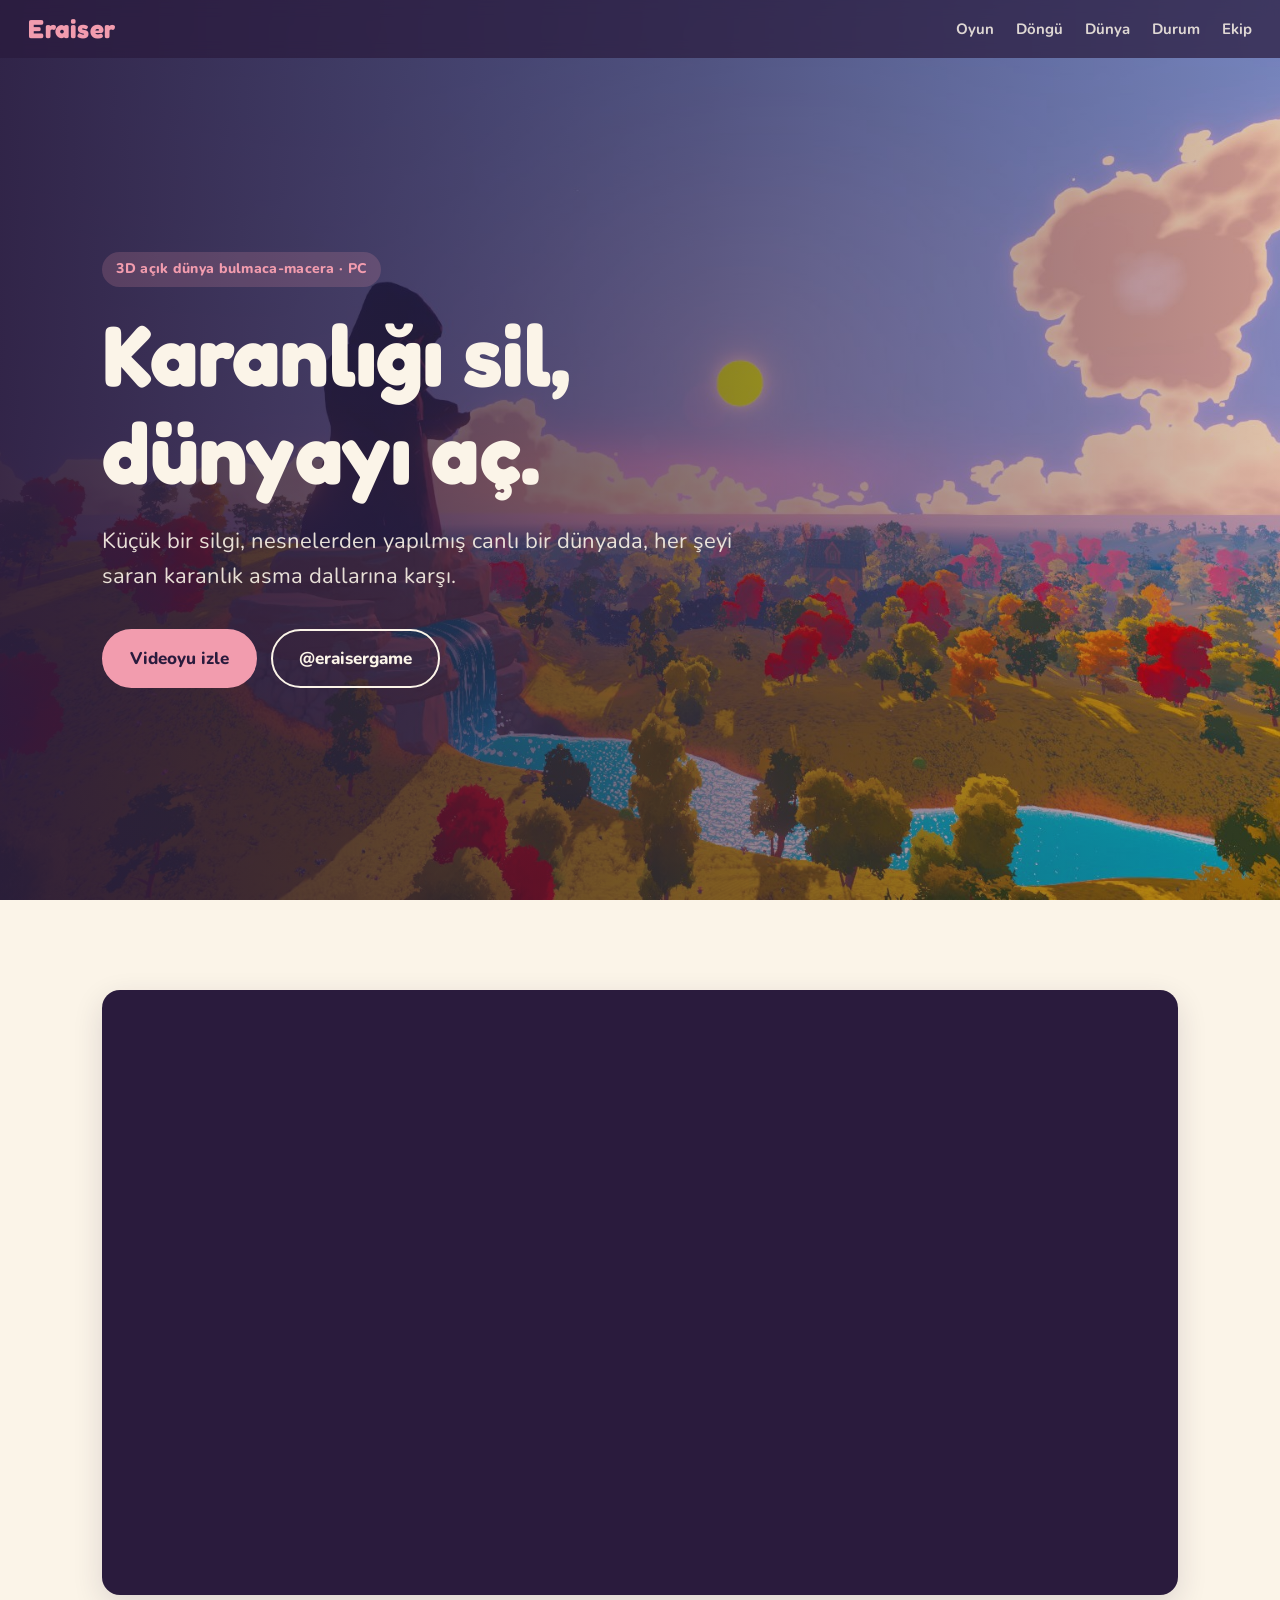
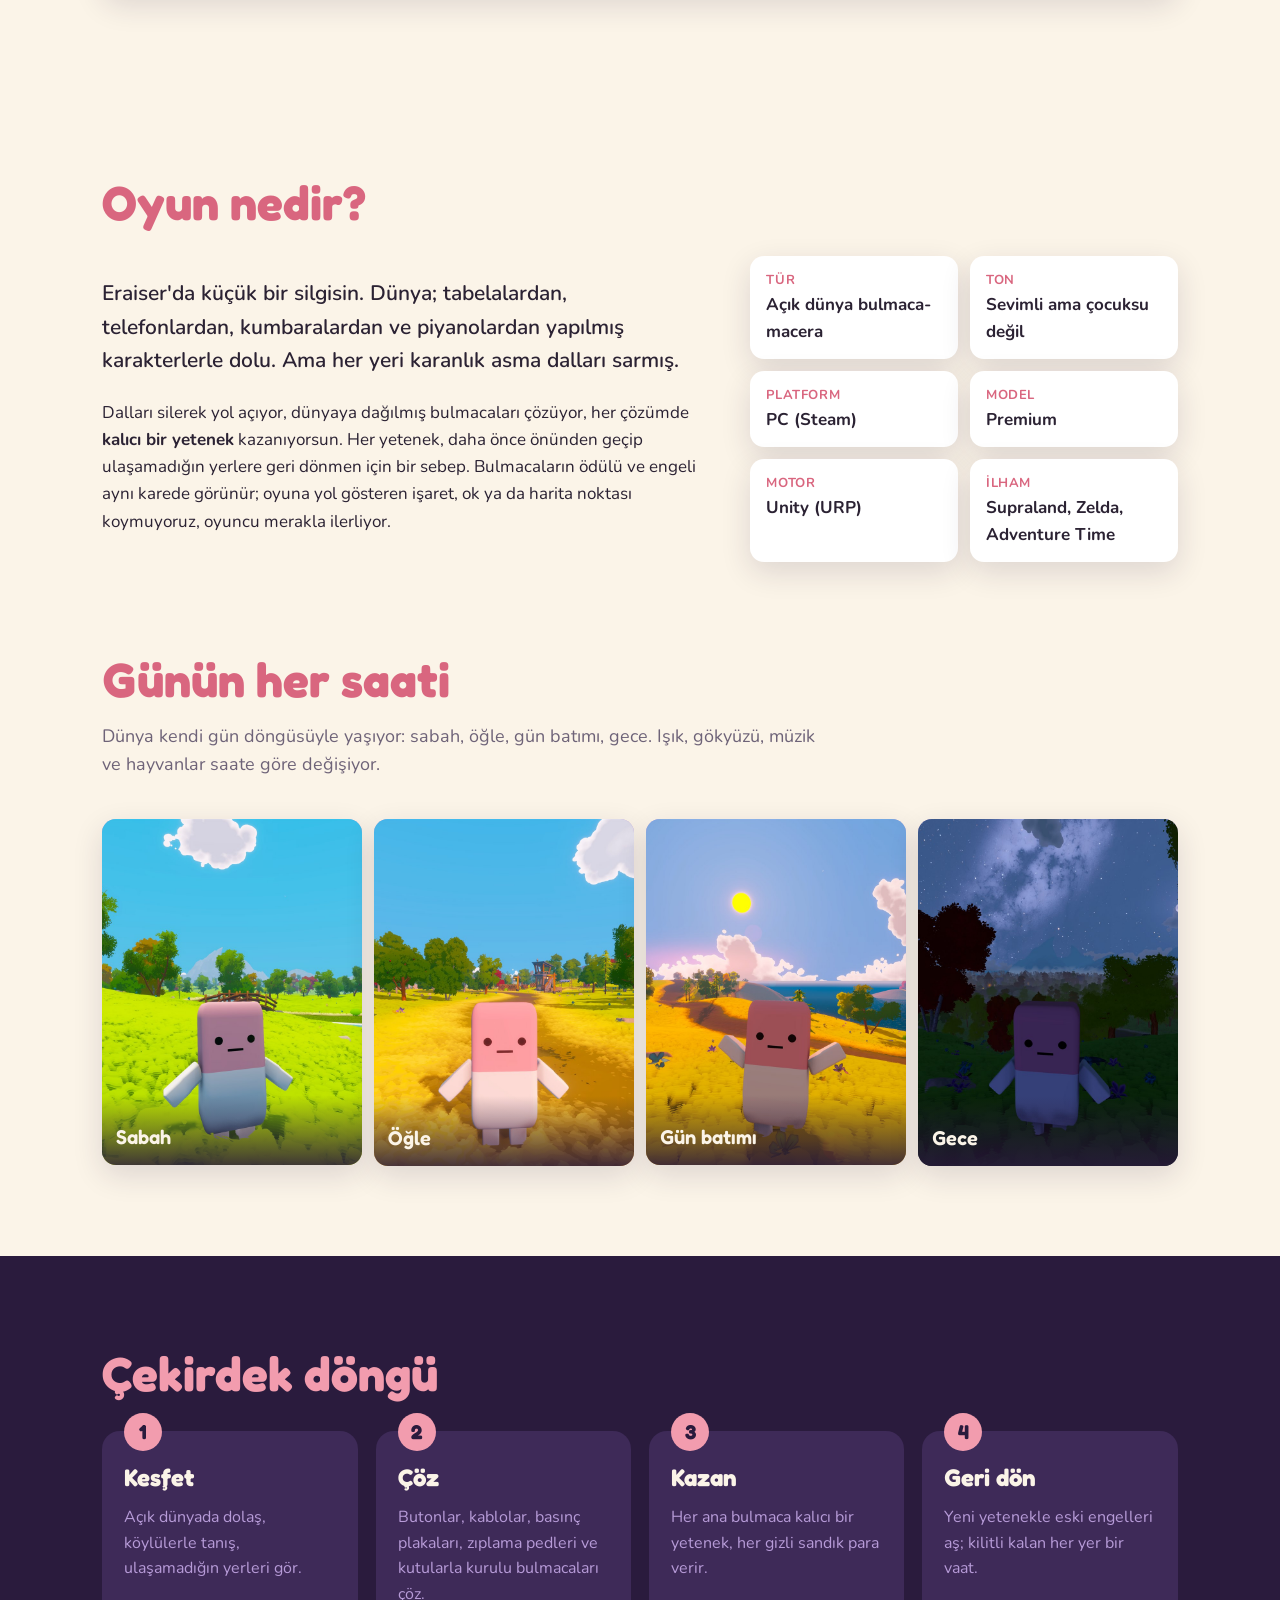
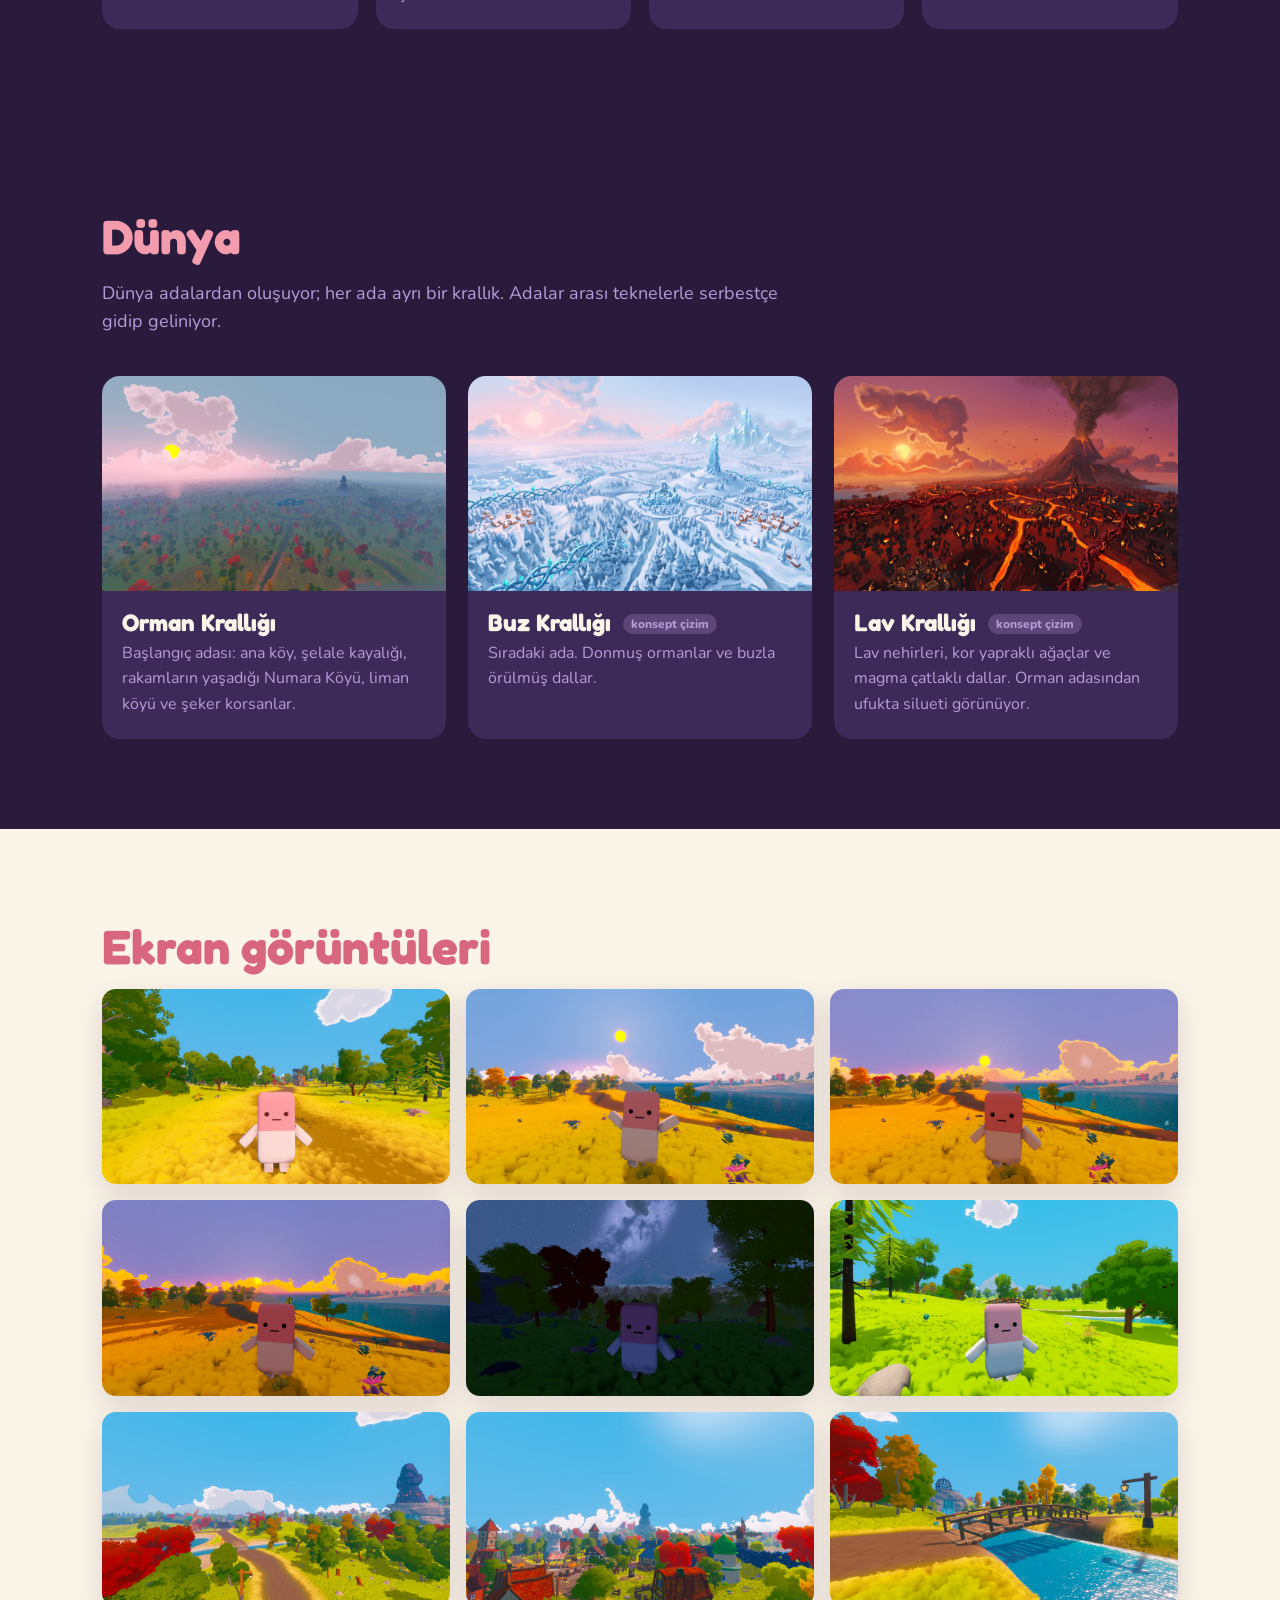
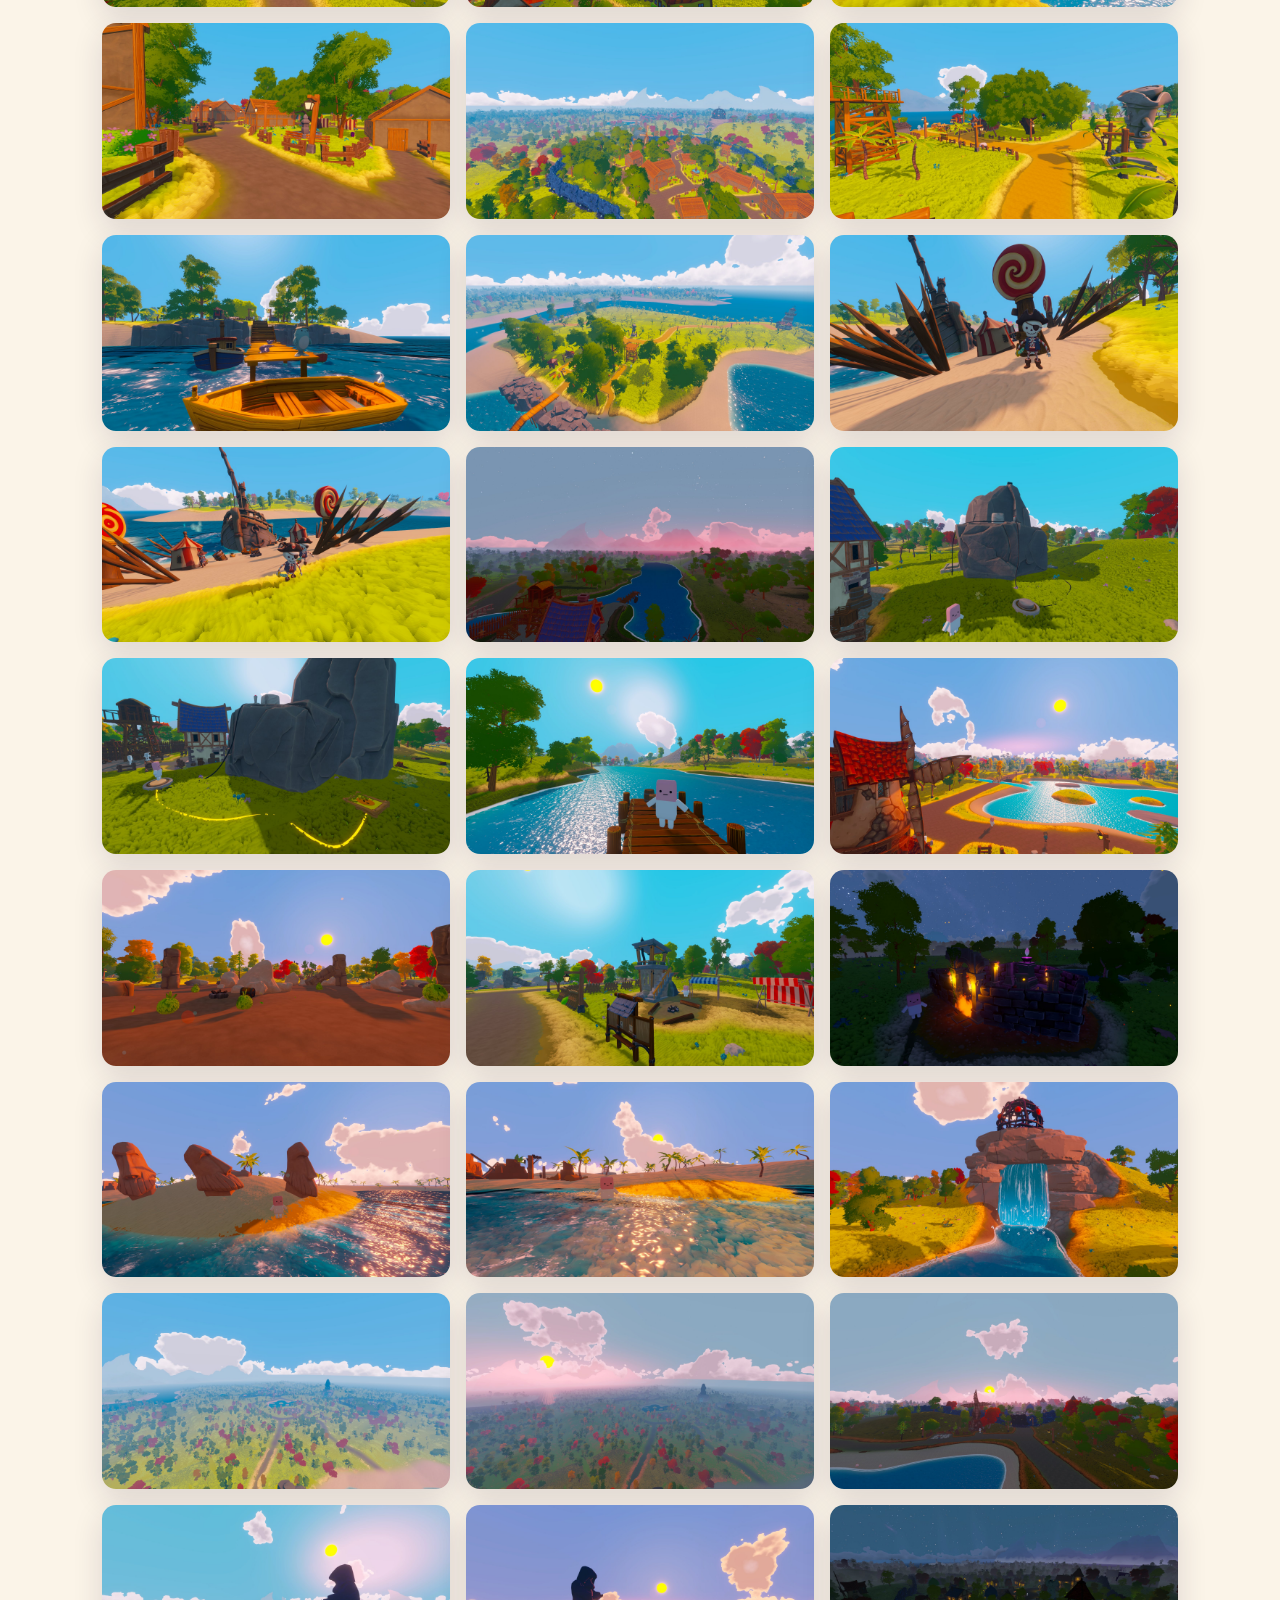
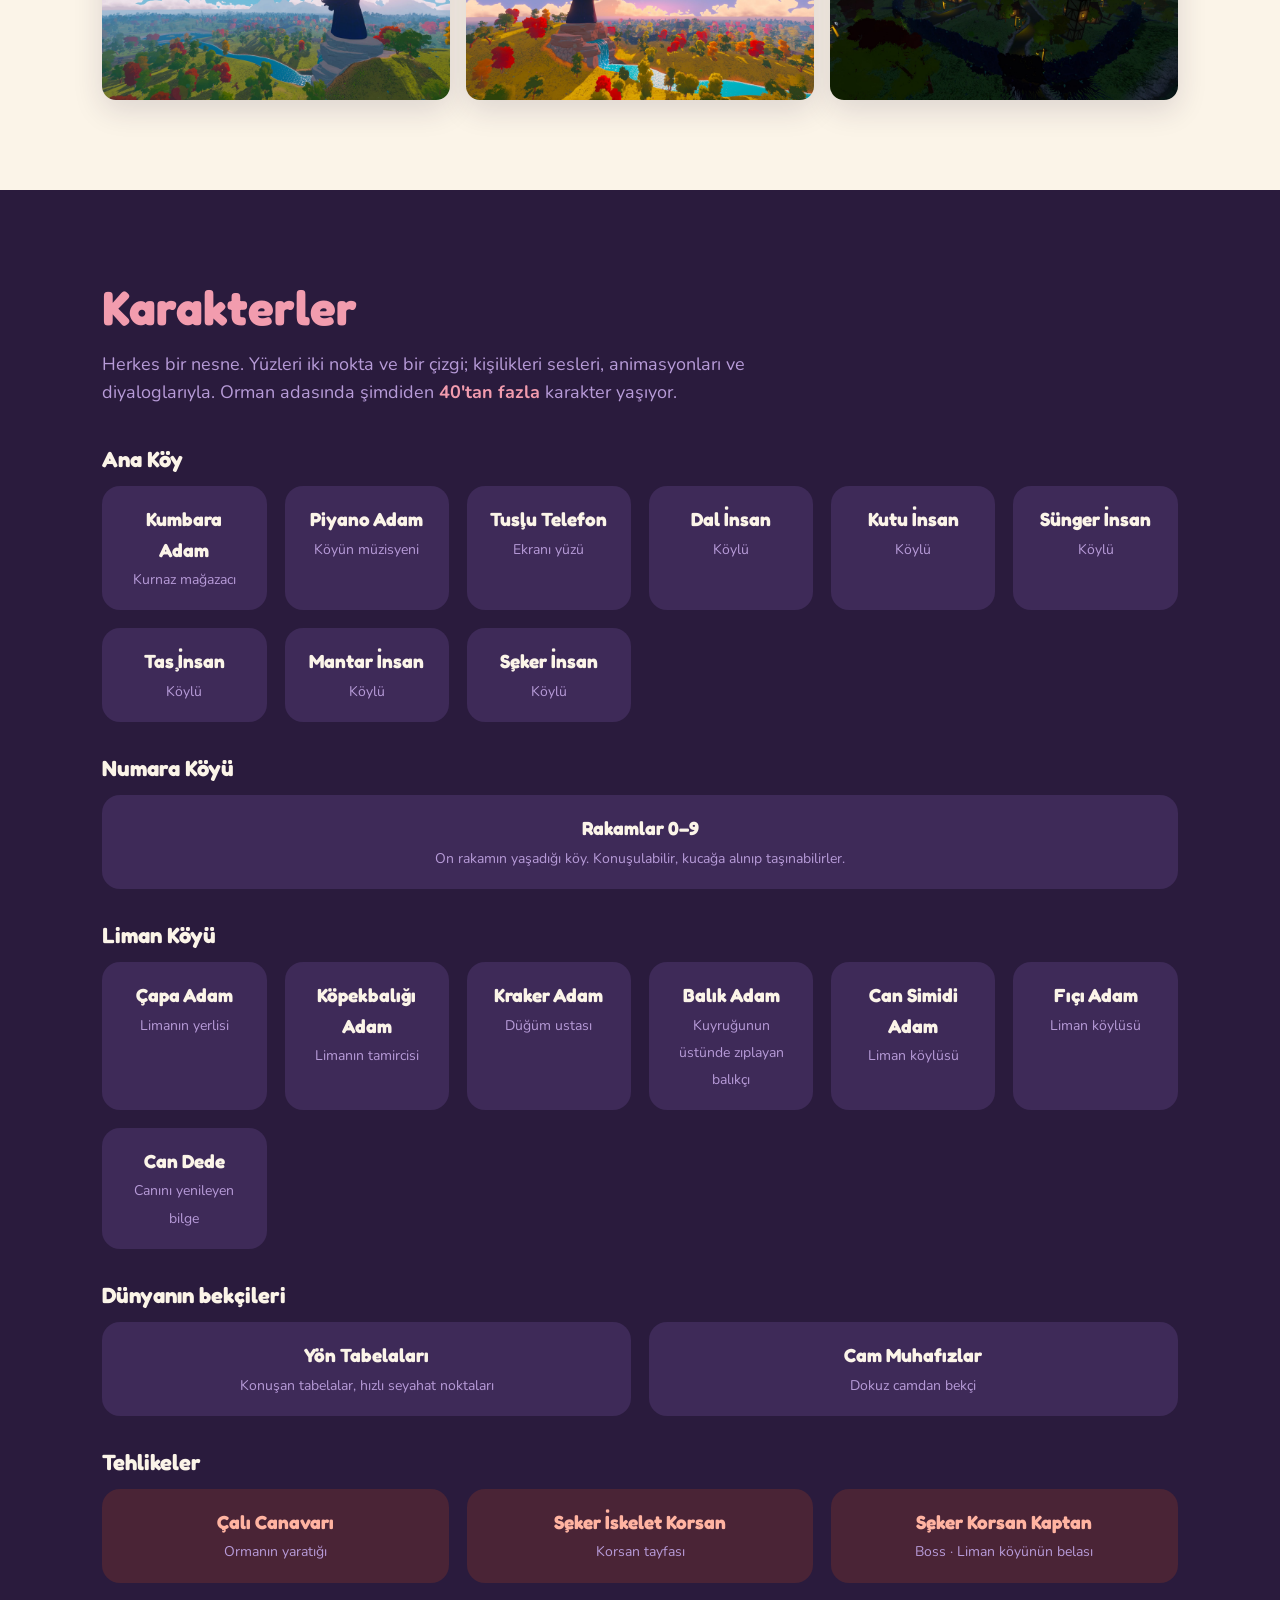
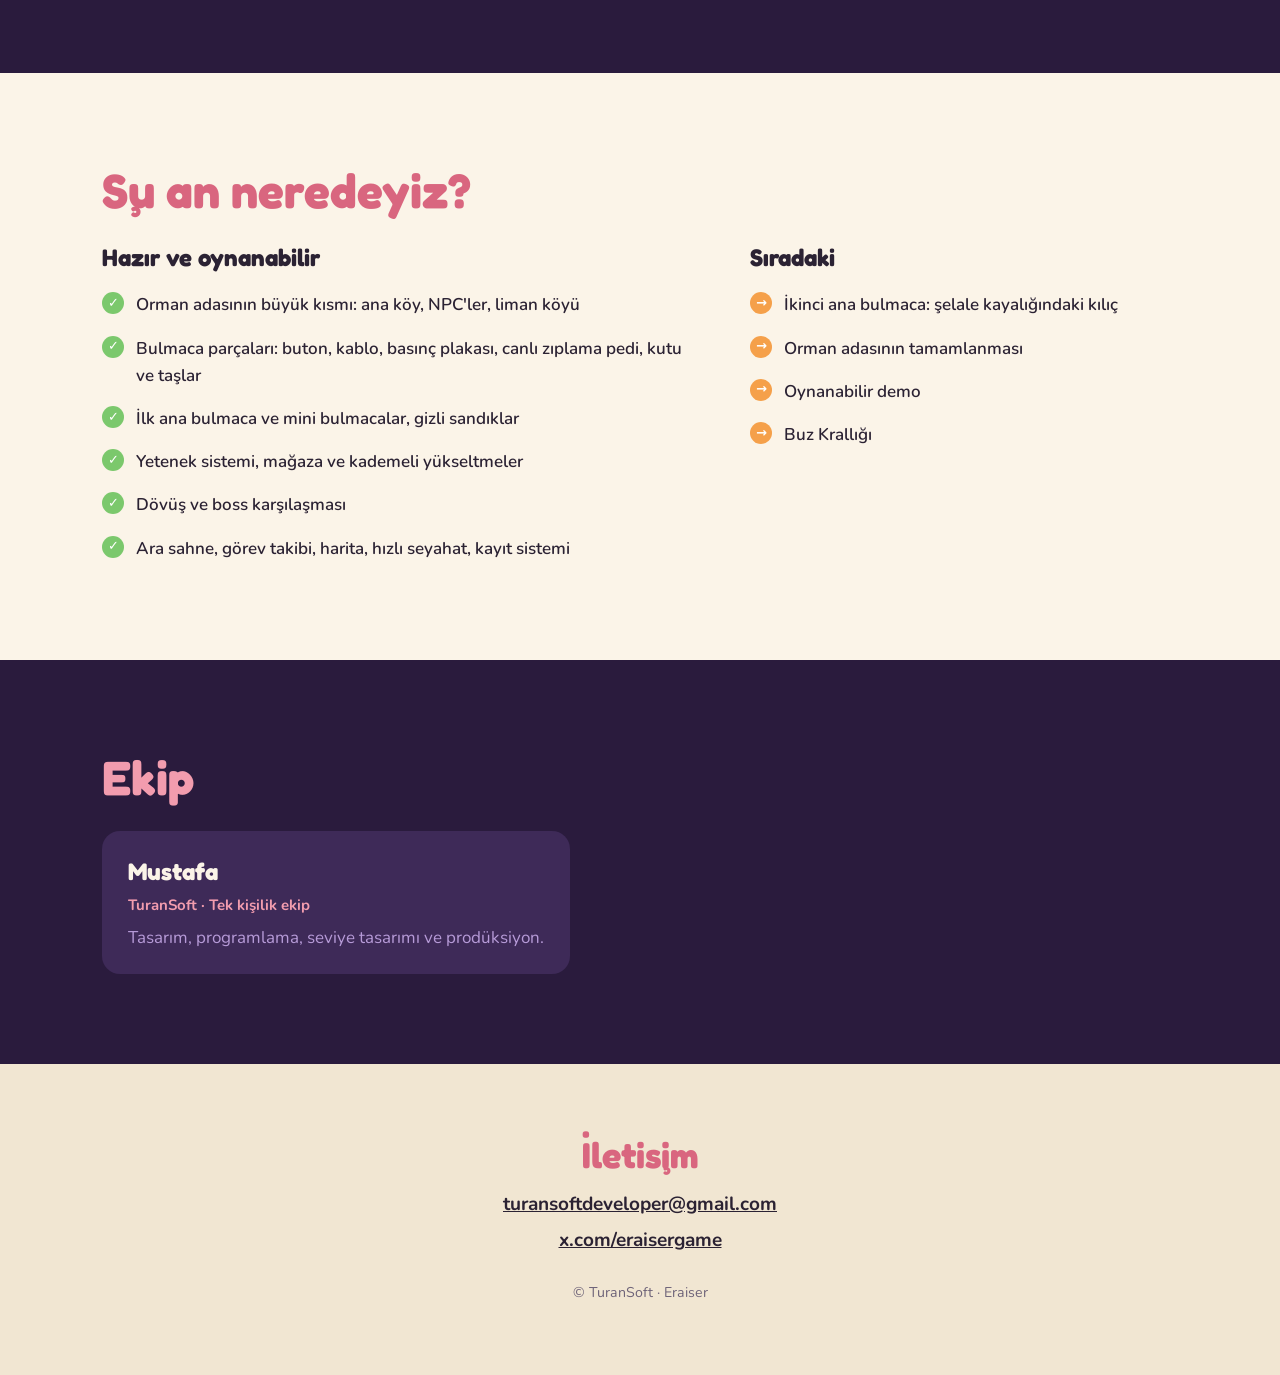
==== index.html @ 175195bc "Eraiser sunum sayfasi" ====
<!DOCTYPE html>
<html lang="tr">
<head>
<meta charset="UTF-8">
<meta name="viewport" content="width=device-width, initial-scale=1.0">
<title>Eraiser</title>
<meta name="description" content="Eraiser — nesnelerden oluşan canlı bir dünyada geçen 3D açık dünya bulmaca-macera oyunu.">
<meta property="og:title" content="Eraiser">
<meta property="og:description" content="Karanlığı sil, dünyayı aç. 3D açık dünya bulmaca-macera.">
<meta property="og:image" content="gorseller/kapak.jpg">
<link rel="icon" href="gorseller/ikon.png">
<link rel="preconnect" href="https://fonts.googleapis.com">
<link rel="preconnect" href="https://fonts.gstatic.com" crossorigin>
<link href="https://fonts.googleapis.com/css2?family=Fredoka:wght@500;600;700&family=Nunito:wght@400;600;700;800&display=swap" rel="stylesheet">
<link rel="stylesheet" href="stil.css">
</head>
<body>

<!-- ============ ÜST ============ -->
<header class="ust">
  <a class="logo" href="#">Eraiser</a>
  <nav>
    <a href="#oyun">Oyun</a>
    <a href="#dongu">Döngü</a>
    <a href="#dunya">Dünya</a>
    <a href="#durum">Durum</a>
    <a href="#ekip">Ekip</a>
  </nav>
</header>

<!-- ============ GİRİŞ ============ -->
<section class="giris">
  <div class="giris-arka">
    <img src="gorseller/kapak.jpg" alt="" onerror="this.remove()">
  </div>
  <div class="giris-icerik">
    <p class="etiket">3D açık dünya bulmaca-macera · PC</p>
    <h1>Karanlığı sil,<br>dünyayı aç.</h1>
    <p class="giris-alt">Küçük bir silgi, nesnelerden yapılmış canlı bir dünyada, her şeyi saran karanlık asma dallarına karşı.</p>
    <div class="dugmeler">
      <a class="dugme ana" href="#video">Videoyu izle</a>
      <a class="dugme" href="https://x.com/eraisergame" target="_blank" rel="noopener">@eraisergame</a>
    </div>
  </div>
</section>

<!-- ============ VİDEO ============ -->
<section class="bolum" id="video">
  <div class="video-kutu">
    <!-- YouTube linkinin sonundaki kimliği aşağıya yaz: youtube.com/watch?v=BURASI -->
    <iframe data-youtube="nJeYo7b5-RI" title="Eraiser Pre-Alpha #1" allow="accelerometer; clipboard-write; encrypted-media; gyroscope; picture-in-picture; web-share" referrerpolicy="strict-origin-when-cross-origin" allowfullscreen loading="lazy"></iframe>
    <div class="yer-tutucu">Oynanış videosu buraya gelecek</div>
  </div>
</section>

<!-- ============ OYUN NEDİR ============ -->
<section class="bolum" id="oyun">
  <h2>Oyun nedir?</h2>
  <div class="iki-kolon">
    <div>
      <p class="buyuk">Eraiser'da küçük bir silgisin. Dünya; tabelalardan, telefonlardan, kumbaralardan ve piyanolardan yapılmış karakterlerle dolu. Ama her yeri karanlık asma dalları sarmış.</p>
      <p>Dalları silerek yol açıyor, dünyaya dağılmış bulmacaları çözüyor, her çözümde <strong>kalıcı bir yetenek</strong> kazanıyorsun. Her yetenek, daha önce önünden geçip ulaşamadığın yerlere geri dönmen için bir sebep. Bulmacaların ödülü ve engeli aynı karede görünür; oyuna yol gösteren işaret, ok ya da harita noktası koymuyoruz, oyuncu merakla ilerliyor.</p>
    </div>
    <ul class="kartlar-kucuk">
      <li><b>Tür</b><span>Açık dünya bulmaca-macera</span></li>
      <li><b>Ton</b><span>Sevimli ama çocuksu değil</span></li>
      <li><b>Platform</b><span>PC (Steam)</span></li>
      <li><b>Model</b><span>Premium</span></li>
      <li><b>Motor</b><span>Unity (URP)</span></li>
      <li><b>İlham</b><span>Supraland, Zelda, Adventure Time</span></li>
    </ul>
  </div>
</section>

<!-- ============ GÜN DÖNGÜSÜ ============ -->
<section class="bolum saatler-bolum" id="saatler">
  <h2>Günün her saati</h2>
  <p class="aciklama">Dünya kendi gün döngüsüyle yaşıyor: sabah, öğle, gün batımı, gece. Işık, gökyüzü, müzik ve hayvanlar saate göre değişiyor.</p>
  <div class="saatler">
    <figure><img src="gorseller/saat-sabah.jpg" alt="Sabah" loading="lazy" onerror="this.remove()"><figcaption>Sabah</figcaption></figure>
    <figure><img src="gorseller/saat-oglen.jpg" alt="Öğle" loading="lazy" onerror="this.remove()"><figcaption>Öğle</figcaption></figure>
    <figure><img src="gorseller/saat-aksam.jpg" alt="Gün batımı" loading="lazy" onerror="this.remove()"><figcaption>Gün batımı</figcaption></figure>
    <figure><img src="gorseller/saat-gece.jpg" alt="Gece" loading="lazy" onerror="this.remove()"><figcaption>Gece</figcaption></figure>
  </div>
</section>

<!-- ============ ÇEKİRDEK DÖNGÜ ============ -->
<section class="bolum koyu" id="dongu">
  <h2>Çekirdek döngü</h2>
  <ol class="dongu">
    <li><span>1</span><b>Keşfet</b><p>Açık dünyada dolaş, köylülerle tanış, ulaşamadığın yerleri gör.</p></li>
    <li><span>2</span><b>Çöz</b><p>Butonlar, kablolar, basınç plakaları, zıplama pedleri ve kutularla kurulu bulmacaları çöz.</p></li>
    <li><span>3</span><b>Kazan</b><p>Her ana bulmaca kalıcı bir yetenek, her gizli sandık para verir.</p></li>
    <li><span>4</span><b>Geri dön</b><p>Yeni yetenekle eski engelleri aş; kilitli kalan her yer bir vaat.</p></li>
  </ol>
</section>

<!-- ============ DÜNYA ============ -->
<section class="bolum koyu" id="dunya">
  <h2>Dünya</h2>
  <p class="aciklama">Dünya adalardan oluşuyor; her ada ayrı bir krallık. Adalar arası teknelerle serbestçe gidip geliniyor.</p>
  <div class="kartlar">
    <article class="kart"><div class="kart-gorsel"><img src="gorseller/dunya-orman.jpg" alt="" onerror="this.remove()"></div><h3>Orman Krallığı</h3><p>Başlangıç adası: ana köy, şelale kayalığı, rakamların yaşadığı Numara Köyü, liman köyü ve şeker korsanlar.</p></article>
    <article class="kart"><div class="kart-gorsel"><img src="gorseller/dunya-buz.jpg" alt="" onerror="this.remove()"></div><h3>Buz Krallığı <small class="konsept">konsept çizim</small></h3><p>Sıradaki ada. Donmuş ormanlar ve buzla örülmüş dallar.</p></article>
    <article class="kart"><div class="kart-gorsel"><img src="gorseller/dunya-lav.jpg" alt="" onerror="this.remove()"></div><h3>Lav Krallığı <small class="konsept">konsept çizim</small></h3><p>Lav nehirleri, kor yapraklı ağaçlar ve magma çatlaklı dallar. Orman adasından ufukta silueti görünüyor.</p></article>
  </div>
</section>

<!-- ============ GALERİ ============ -->
<section class="bolum" id="galeri">
  <h2>Ekran görüntüleri</h2>
  <div class="galeri">
    <img src="gorseller/galeri/01.jpg" alt="Eraiser ekran görüntüsü" loading="lazy" onerror="this.remove()">
    <img src="gorseller/galeri/02.jpg" alt="Eraiser ekran görüntüsü" loading="lazy" onerror="this.remove()">
    <img src="gorseller/galeri/03.jpg" alt="Eraiser ekran görüntüsü" loading="lazy" onerror="this.remove()">
    <img src="gorseller/galeri/04.jpg" alt="Eraiser ekran görüntüsü" loading="lazy" onerror="this.remove()">
    <img src="gorseller/galeri/05.jpg" alt="Eraiser ekran görüntüsü" loading="lazy" onerror="this.remove()">
    <img src="gorseller/galeri/06.jpg" alt="Eraiser ekran görüntüsü" loading="lazy" onerror="this.remove()">
    <img src="gorseller/galeri/07.jpg" alt="Eraiser ekran görüntüsü" loading="lazy" onerror="this.remove()">
    <img src="gorseller/galeri/08.jpg" alt="Eraiser ekran görüntüsü" loading="lazy" onerror="this.remove()">
    <img src="gorseller/galeri/09.jpg" alt="Eraiser ekran görüntüsü" loading="lazy" onerror="this.remove()">
    <img src="gorseller/galeri/10.jpg" alt="Eraiser ekran görüntüsü" loading="lazy" onerror="this.remove()">
    <img src="gorseller/galeri/11.jpg" alt="Eraiser ekran görüntüsü" loading="lazy" onerror="this.remove()">
    <img src="gorseller/galeri/12.jpg" alt="Eraiser ekran görüntüsü" loading="lazy" onerror="this.remove()">
    <img src="gorseller/galeri/13.jpg" alt="Eraiser ekran görüntüsü" loading="lazy" onerror="this.remove()">
    <img src="gorseller/galeri/14.jpg" alt="Eraiser ekran görüntüsü" loading="lazy" onerror="this.remove()">
    <img src="gorseller/galeri/15.jpg" alt="Eraiser ekran görüntüsü" loading="lazy" onerror="this.remove()">
    <img src="gorseller/galeri/16.jpg" alt="Eraiser ekran görüntüsü" loading="lazy" onerror="this.remove()">
    <img src="gorseller/galeri/17.jpg" alt="Eraiser ekran görüntüsü" loading="lazy" onerror="this.remove()">
    <img src="gorseller/galeri/18.jpg" alt="Eraiser ekran görüntüsü" loading="lazy" onerror="this.remove()">
    <img src="gorseller/galeri/19.jpg" alt="Eraiser ekran görüntüsü" loading="lazy" onerror="this.remove()">
    <img src="gorseller/galeri/20.jpg" alt="Eraiser ekran görüntüsü" loading="lazy" onerror="this.remove()">
    <img src="gorseller/galeri/21.jpg" alt="Eraiser ekran görüntüsü" loading="lazy" onerror="this.remove()">
    <img src="gorseller/galeri/22.jpg" alt="Eraiser ekran görüntüsü" loading="lazy" onerror="this.remove()">
    <img src="gorseller/galeri/23.jpg" alt="Eraiser ekran görüntüsü" loading="lazy" onerror="this.remove()">
    <img src="gorseller/galeri/24.jpg" alt="Eraiser ekran görüntüsü" loading="lazy" onerror="this.remove()">
    <img src="gorseller/galeri/25.jpg" alt="Eraiser ekran görüntüsü" loading="lazy" onerror="this.remove()">
    <img src="gorseller/galeri/26.jpg" alt="Eraiser ekran görüntüsü" loading="lazy" onerror="this.remove()">
    <img src="gorseller/galeri/27.jpg" alt="Eraiser ekran görüntüsü" loading="lazy" onerror="this.remove()">
    <img src="gorseller/galeri/28.jpg" alt="Eraiser ekran görüntüsü" loading="lazy" onerror="this.remove()">
    <img src="gorseller/galeri/29.jpg" alt="Eraiser ekran görüntüsü" loading="lazy" onerror="this.remove()">
    <img src="gorseller/galeri/30.jpg" alt="Eraiser ekran görüntüsü" loading="lazy" onerror="this.remove()">
    <img src="gorseller/galeri/31.jpg" alt="Eraiser ekran görüntüsü" loading="lazy" onerror="this.remove()">
    <img src="gorseller/galeri/32.jpg" alt="Eraiser ekran görüntüsü" loading="lazy" onerror="this.remove()">
    <img src="gorseller/galeri/33.jpg" alt="Eraiser ekran görüntüsü" loading="lazy" onerror="this.remove()">
  </div>
</section>

<!-- ============ KARAKTERLER ============ -->
<section class="bolum koyu" id="karakterler">
  <h2>Karakterler</h2>
  <p class="aciklama">Herkes bir nesne. Yüzleri iki nokta ve bir çizgi; kişilikleri sesleri, animasyonları ve diyaloglarıyla. Orman adasında şimdiden <b class="sayi">40'tan fazla</b> karakter yaşıyor.</p>

  <h3 class="grup-baslik">Ana Köy</h3>
  <div class="karakterler">
    <div class="karakter"><img src="gorseller/karakter-kumbara.png" alt="" onerror="this.remove()"><b>Kumbara Adam</b><span>Kurnaz mağazacı</span></div>
    <div class="karakter"><img src="gorseller/karakter-piyano.png" alt="" onerror="this.remove()"><b>Piyano Adam</b><span>Köyün müzisyeni</span></div>
    <div class="karakter"><img src="gorseller/karakter-telefon.png" alt="" onerror="this.remove()"><b>Tuşlu Telefon</b><span>Ekranı yüzü</span></div>
    <div class="karakter"><img src="gorseller/karakter-dal.png" alt="" onerror="this.remove()"><b>Dal İnsan</b><span>Köylü</span></div>
    <div class="karakter"><img src="gorseller/karakter-kutu.png" alt="" onerror="this.remove()"><b>Kutu İnsan</b><span>Köylü</span></div>
    <div class="karakter"><img src="gorseller/karakter-sunger.png" alt="" onerror="this.remove()"><b>Sünger İnsan</b><span>Köylü</span></div>
    <div class="karakter"><img src="gorseller/karakter-tas.png" alt="" onerror="this.remove()"><b>Taş İnsan</b><span>Köylü</span></div>
    <div class="karakter"><img src="gorseller/karakter-mantar.png" alt="" onerror="this.remove()"><b>Mantar İnsan</b><span>Köylü</span></div>
    <div class="karakter"><img src="gorseller/karakter-seker.png" alt="" onerror="this.remove()"><b>Şeker İnsan</b><span>Köylü</span></div>
  </div>

  <h3 class="grup-baslik">Numara Köyü</h3>
  <div class="karakterler">
    <div class="karakter genis"><img src="gorseller/karakter-rakamlar.png" alt="" onerror="this.remove()"><b>Rakamlar 0–9</b><span>On rakamın yaşadığı köy. Konuşulabilir, kucağa alınıp taşınabilirler.</span></div>
  </div>

  <h3 class="grup-baslik">Liman Köyü</h3>
  <div class="karakterler">
    <div class="karakter"><img src="gorseller/karakter-capa.png" alt="" onerror="this.remove()"><b>Çapa Adam</b><span>Limanın yerlisi</span></div>
    <div class="karakter"><img src="gorseller/karakter-kopekbaligi.png" alt="" onerror="this.remove()"><b>Köpekbalığı Adam</b><span>Limanın tamircisi</span></div>
    <div class="karakter"><img src="gorseller/karakter-kraker.png" alt="" onerror="this.remove()"><b>Kraker Adam</b><span>Düğüm ustası</span></div>
    <div class="karakter"><img src="gorseller/karakter-balik.png" alt="" onerror="this.remove()"><b>Balık Adam</b><span>Kuyruğunun üstünde zıplayan balıkçı</span></div>
    <div class="karakter"><img src="gorseller/karakter-cansimidi.png" alt="" onerror="this.remove()"><b>Can Simidi Adam</b><span>Liman köylüsü</span></div>
    <div class="karakter"><img src="gorseller/karakter-fici.png" alt="" onerror="this.remove()"><b>Fıçı Adam</b><span>Liman köylüsü</span></div>
    <div class="karakter"><img src="gorseller/karakter-candede.png" alt="" onerror="this.remove()"><b>Can Dede</b><span>Canını yenileyen bilge</span></div>
  </div>

  <h3 class="grup-baslik">Dünyanın bekçileri</h3>
  <div class="karakterler">
    <div class="karakter"><img src="gorseller/karakter-tabela.png" alt="" onerror="this.remove()"><b>Yön Tabelaları</b><span>Konuşan tabelalar, hızlı seyahat noktaları</span></div>
    <div class="karakter"><img src="gorseller/karakter-cammuhafiz.png" alt="" onerror="this.remove()"><b>Cam Muhafızlar</b><span>Dokuz camdan bekçi</span></div>
  </div>

  <h3 class="grup-baslik">Tehlikeler</h3>
  <div class="karakterler">
    <div class="karakter tehlike"><img src="gorseller/karakter-cali.png" alt="" onerror="this.remove()"><b>Çalı Canavarı</b><span>Ormanın yaratığı</span></div>
    <div class="karakter tehlike"><img src="gorseller/karakter-iskelet.png" alt="" onerror="this.remove()"><b>Şeker İskelet Korsan</b><span>Korsan tayfası</span></div>
    <div class="karakter tehlike"><img src="gorseller/karakter-kaptan.png" alt="" onerror="this.remove()"><b>Şeker Korsan Kaptan</b><span>Boss · Liman köyünün belası</span></div>
  </div>
</section>

<!-- ============ DURUM ============ -->
<section class="bolum" id="durum">
  <h2>Şu an neredeyiz?</h2>
  <div class="iki-kolon">
    <div>
      <h3 class="alt-baslik">Hazır ve oynanabilir</h3>
      <ul class="liste tamam">
        <li>Orman adasının büyük kısmı: ana köy, NPC'ler, liman köyü</li>
        <li>Bulmaca parçaları: buton, kablo, basınç plakası, canlı zıplama pedi, kutu ve taşlar</li>
        <li>İlk ana bulmaca ve mini bulmacalar, gizli sandıklar</li>
        <li>Yetenek sistemi, mağaza ve kademeli yükseltmeler</li>
        <li>Dövüş ve boss karşılaşması</li>
        <li>Ara sahne, görev takibi, harita, hızlı seyahat, kayıt sistemi</li>
      </ul>
    </div>
    <div>
      <h3 class="alt-baslik">Sıradaki</h3>
      <ul class="liste sirada">
        <li>İkinci ana bulmaca: şelale kayalığındaki kılıç</li>
        <li>Orman adasının tamamlanması</li>
        <li>Oynanabilir demo</li>
        <li>Buz Krallığı</li>
      </ul>
    </div>
  </div>
</section>

<!-- ============ EKİP ============ -->
<section class="bolum koyu" id="ekip">
  <h2>Ekip</h2>
  <div class="ekip">
    <div class="kisi">
      <img src="gorseller/mustafa.jpg" alt="" onerror="this.remove()">
      <div>
        <b>Mustafa</b>
        <span>TuranSoft · Tek kişilik ekip</span>
        <p>Tasarım, programlama, seviye tasarımı ve prodüksiyon.</p>
      </div>
    </div>
  </div>
</section>

<!-- ============ İLETİŞİM ============ -->
<footer class="alt" id="iletisim">
  <h2>İletişim</h2>
  <p><a href="mailto:turansoftdeveloper@gmail.com">turansoftdeveloper@gmail.com</a></p>
  <p><a href="https://x.com/eraisergame" target="_blank" rel="noopener">x.com/eraisergame</a></p>
  <small>© TuranSoft · Eraiser</small>
</footer>

<div class="tam-ekran" id="tamEkran" aria-hidden="true">
  <button class="tam-kapat" aria-label="Kapat">×</button>
  <button class="tam-ok sol" aria-label="Önceki">‹</button>
  <img alt="">
  <button class="tam-ok sag" aria-label="Sonraki">›</button>
</div>

<script>
  // Resme basınca tam ekran. Oklar / klavye ile aynı gruptaki resimler arasında gezilir.
  (function () {
    var kutu = document.getElementById('tamEkran');
    var buyuk = kutu.querySelector('img');
    var grup = [], sira = 0;

    function goster(i) {
      sira = (i + grup.length) % grup.length;
      buyuk.src = grup[sira].src;
      buyuk.alt = grup[sira].alt;
      kutu.classList.toggle('tek', grup.length < 2);
    }
    function ac(resim) {
      var kap = resim.closest('.galeri, .saatler, .kartlar, .karakterler') || resim.parentElement;
      grup = Array.prototype.slice.call(kap.querySelectorAll('img'));
      goster(grup.indexOf(resim));
      kutu.classList.add('acik');
      document.body.style.overflow = 'hidden';
    }
    function kapat() {
      kutu.classList.remove('acik');
      document.body.style.overflow = '';
    }

    document.querySelectorAll('.galeri img, .saatler img, .kart-gorsel img, .karakter img').forEach(function (r) {
      r.addEventListener('click', function () { ac(r); });
    });
    kutu.addEventListener('click', function (e) { if (e.target === kutu || e.target === buyuk) kapat(); });
    kutu.querySelector('.tam-kapat').addEventListener('click', kapat);
    kutu.querySelector('.sol').addEventListener('click', function (e) { e.stopPropagation(); goster(sira - 1); });
    kutu.querySelector('.sag').addEventListener('click', function (e) { e.stopPropagation(); goster(sira + 1); });
    document.addEventListener('keydown', function (e) {
      if (!kutu.classList.contains('acik')) return;
      if (e.key === 'Escape') kapat();
      if (e.key === 'ArrowLeft') goster(sira - 1);
      if (e.key === 'ArrowRight') goster(sira + 1);
    });
  })();

  // YouTube kimliği girilmişse videoyu yükle, girilmemişse yer tutucu kalsın
  document.querySelectorAll('iframe[data-youtube]').forEach(function (f) {
    var id = f.getAttribute('data-youtube');
    if (id && id !== 'YOUTUBE_KIMLIGI') {
      f.src = 'https://www.youtube-nocookie.com/embed/' + id;
      f.parentElement.classList.add('dolu');
    }
  });
</script>
</body>
</html>
---- stil.css ----
:root {
  --krem: #FBF4E8;
  --krem-koyu: #F1E6D2;
  --yazi: #2B2233;
  --soluk: #6E6378;
  --pembe: #F29CAE;
  --pembe-koyu: #D9667F;
  --mor: #2A1B3D;
  --mor-orta: #3E2A58;
  --mor-acik: #B79BD8;
  --turuncu: #F5A04A;
  --yesil: #7BC86C;
  --golge: 0 10px 30px rgba(42, 27, 61, 0.14);
  --yaricap: 18px;
}

* { box-sizing: border-box; }
html { scroll-behavior: smooth; }

body {
  margin: 0;
  background: var(--krem);
  color: var(--yazi);
  font-family: "Nunito", system-ui, sans-serif;
  font-size: 17px;
  line-height: 1.6;
  overflow-x: hidden;
}

h1, h2, h3, .logo { font-family: "Fredoka", "Nunito", sans-serif; line-height: 1.15; margin: 0; }
a { color: inherit; }
img { display: block; max-width: 100%; }

/* ---------- üst ---------- */
.ust {
  position: fixed; inset: 0 0 auto 0; z-index: 10;
  display: flex; align-items: center; justify-content: space-between;
  padding: 14px 28px;
  background: rgba(42, 27, 61, 0.72);
  backdrop-filter: blur(8px);
}
.logo { color: var(--pembe); font-size: 26px; font-weight: 700; text-decoration: none; letter-spacing: 0.5px; }
.ust nav { display: flex; gap: 22px; }
.ust nav a { color: var(--krem); text-decoration: none; font-weight: 700; font-size: 15px; opacity: 0.85; }
.ust nav a:hover { opacity: 1; color: var(--pembe); }

/* ---------- giriş ---------- */
.giris {
  position: relative; min-height: 100vh;
  display: flex; align-items: center;
  padding: 120px 8vw 80px;
  background: radial-gradient(circle at 70% 30%, var(--mor-orta), var(--mor) 70%);
  color: var(--krem); overflow: hidden;
}
.giris-arka { position: absolute; inset: 0; }
.giris-arka img { width: 100%; height: 100%; object-fit: cover; }
.giris-arka::after {
  content: ""; position: absolute; inset: 0;
  background: linear-gradient(90deg, rgba(42,27,61,0.92) 0%, rgba(42,27,61,0.55) 55%, rgba(42,27,61,0.15) 100%);
}
.giris-icerik { position: relative; max-width: 640px; }
.etiket {
  display: inline-block; margin: 0 0 18px; padding: 6px 14px;
  border-radius: 999px; background: rgba(242, 156, 174, 0.18);
  color: var(--pembe); font-weight: 800; font-size: 14px; letter-spacing: 0.3px;
}
.giris h1 { font-size: clamp(44px, 7vw, 86px); font-weight: 700; }
.giris-alt { font-size: clamp(18px, 2vw, 22px); opacity: 0.9; margin: 22px 0 34px; }
.dugmeler { display: flex; flex-wrap: wrap; gap: 14px; }
.dugme {
  padding: 14px 26px; border-radius: 999px; font-weight: 800; text-decoration: none;
  border: 2px solid var(--krem); color: var(--krem); transition: transform .15s;
}
.dugme.ana { background: var(--pembe); border-color: var(--pembe); color: var(--mor); }
.dugme:hover { transform: translateY(-2px); }

/* ---------- bölümler ---------- */
.bolum { padding: 90px 8vw; }
.bolum.koyu { background: var(--mor); color: var(--krem); }
.bolum h2 { font-size: clamp(32px, 4vw, 48px); margin-bottom: 14px; color: var(--pembe-koyu); }
.bolum.koyu h2 { color: var(--pembe); }
.aciklama { max-width: 720px; margin: 0 0 40px; color: var(--soluk); font-size: 18px; }
.koyu .aciklama { color: var(--mor-acik); }
.buyuk { font-size: 21px; font-weight: 600; }

.iki-kolon { display: grid; grid-template-columns: 1.4fr 1fr; gap: 50px; align-items: start; margin-top: 26px; }

/* bilgi kutucukları */
.kartlar-kucuk { list-style: none; padding: 0; margin: 0; display: grid; grid-template-columns: 1fr 1fr; gap: 12px; }
.kartlar-kucuk li { background: #fff; border-radius: 14px; padding: 14px 16px; box-shadow: var(--golge); }
.kartlar-kucuk b { display: block; font-size: 13px; color: var(--pembe-koyu); text-transform: uppercase; letter-spacing: .6px; }
.kartlar-kucuk span { font-weight: 700; }

/* video */
.video-kutu {
  position: relative; aspect-ratio: 16 / 9; max-width: 1100px; margin: 0 auto;
  border-radius: var(--yaricap); overflow: hidden; background: var(--mor); box-shadow: var(--golge);
}
.video-kutu iframe { position: absolute; inset: 0; width: 100%; height: 100%; border: 0; display: none; }
.video-kutu.dolu iframe { display: block; }
.video-kutu.dolu .yer-tutucu { display: none; }
.yer-tutucu { position: absolute; inset: 0; display: grid; place-items: center; color: var(--mor-acik); font-weight: 700; }

/* döngü */
.dongu { list-style: none; padding: 0; margin: 30px 0 0; display: grid; grid-template-columns: repeat(4, 1fr); gap: 18px; counter-reset: none; }
.dongu li { position: relative; background: var(--mor-orta); border-radius: var(--yaricap); padding: 28px 22px 22px; }
.dongu li span {
  position: absolute; top: -18px; left: 22px; width: 38px; height: 38px; border-radius: 50%;
  display: grid; place-items: center; background: var(--pembe); color: var(--mor);
  font-family: "Fredoka", sans-serif; font-weight: 700; font-size: 20px;
}
.dongu b { font-family: "Fredoka", sans-serif; font-size: 24px; color: var(--krem); }
.dongu p { margin: 8px 0 0; color: var(--mor-acik); font-size: 16px; }

/* kartlar */
.kartlar { display: grid; grid-template-columns: repeat(auto-fit, minmax(240px, 1fr)); gap: 22px; }
.kart { background: #fff; color: var(--yazi); border-radius: var(--yaricap); overflow: hidden; box-shadow: var(--golge); }
.koyu .kart { background: var(--mor-orta); color: var(--krem); box-shadow: none; }
.kart-gorsel { aspect-ratio: 16 / 10; background: linear-gradient(135deg, var(--pembe), var(--mor-acik)); }
.kart-gorsel img { width: 100%; height: 100%; object-fit: cover; }
.kart h3 { font-size: 24px; padding: 18px 20px 4px; }
.kart p { margin: 0; padding: 0 20px 22px; color: var(--soluk); font-size: 16px; }
.koyu .kart p { color: var(--mor-acik); }

.yakinda {
  font-family: "Nunito", sans-serif; font-size: 12px; font-weight: 800; vertical-align: middle;
  background: var(--turuncu); color: #fff; padding: 2px 8px; border-radius: 999px; margin-left: 6px;
}

/* gün döngüsü */
.saatler-bolum { padding-top: 0; }
.saatler { display: grid; grid-template-columns: repeat(4, 1fr); gap: 12px; }
.saatler figure { position: relative; margin: 0; border-radius: 14px; overflow: hidden; box-shadow: var(--golge); background: var(--mor-acik); aspect-ratio: 9 / 12; }
.saatler img { width: 100%; height: 100%; object-fit: cover; }
.saatler figcaption {
  position: absolute; left: 0; right: 0; bottom: 0; padding: 26px 14px 12px;
  background: linear-gradient(transparent, rgba(42,27,61,0.85));
  color: var(--krem); font-family: "Fredoka", sans-serif; font-size: 20px; font-weight: 600;
}
@media (max-width: 860px) { .saatler { grid-template-columns: 1fr 1fr; } }

.konsept {
  font-family: "Nunito", sans-serif; font-size: 12px; font-weight: 800; vertical-align: middle;
  background: rgba(183, 155, 216, 0.25); color: var(--mor-acik); padding: 2px 8px; border-radius: 999px; margin-left: 6px;
}

/* galeri */
.galeri { display: grid; grid-template-columns: repeat(auto-fit, minmax(300px, 1fr)); gap: 16px; }
.galeri img { width: 100%; aspect-ratio: 16 / 9; object-fit: cover; border-radius: 14px; box-shadow: var(--golge); }

/* karakterler */
.karakterler { display: grid; grid-template-columns: repeat(auto-fit, minmax(160px, 1fr)); gap: 18px; }
.karakter { background: var(--mor-orta); border-radius: var(--yaricap); padding: 18px; text-align: center; }
.karakter img { width: 100%; aspect-ratio: 1; object-fit: contain; margin-bottom: 10px; }
.karakter b { display: block; font-family: "Fredoka", sans-serif; font-size: 19px; }
.karakter span { color: var(--mor-acik); font-size: 14px; }
.karakter.genis { grid-column: span 2; }
.karakter.tehlike { background: #4a2436; }
.karakter.tehlike b { color: #ffb3a1; }
.grup-baslik { font-size: 22px; color: var(--krem); margin: 34px 0 14px; }
.grup-baslik:first-of-type { margin-top: 10px; }
.sayi { color: var(--pembe); }
@media (max-width: 480px) { .karakter.genis { grid-column: auto; } }

/* durum */
.alt-baslik { font-size: 24px; margin-bottom: 12px; }
.liste { list-style: none; padding: 0; margin: 0; }
.liste li { position: relative; padding: 8px 0 8px 34px; font-weight: 600; }
.liste li::before {
  position: absolute; left: 0; top: 9px; width: 22px; height: 22px; border-radius: 50%;
  display: grid; place-items: center; font-size: 13px; font-weight: 800;
}
.liste.tamam li::before { content: "✓"; background: var(--yesil); color: #fff; }
.liste.sirada li::before { content: "→"; background: var(--turuncu); color: #fff; }

/* ekip */
.ekip { display: flex; flex-wrap: wrap; gap: 22px; margin-top: 26px; }
.kisi { display: flex; gap: 20px; align-items: center; background: var(--mor-orta); border-radius: var(--yaricap); padding: 22px 26px; max-width: 560px; }
.kisi img { width: 96px; height: 96px; border-radius: 50%; object-fit: cover; }
.kisi b { font-family: "Fredoka", sans-serif; font-size: 24px; display: block; }
.kisi span { color: var(--pembe); font-weight: 700; font-size: 15px; }
.kisi p { margin: 6px 0 0; color: var(--mor-acik); }

/* alt */
.alt { padding: 70px 8vw; text-align: center; background: var(--krem-koyu); }
.alt h2 { font-size: 36px; color: var(--pembe-koyu); margin-bottom: 14px; }
.alt p { margin: 6px 0; font-weight: 700; font-size: 19px; }
.alt small { display: block; margin-top: 26px; color: var(--soluk); }

/* ---------- tam ekran ---------- */
.galeri img, .saatler img, .kart-gorsel img, .karakter img { cursor: zoom-in; transition: transform .2s, filter .2s; }
.galeri img:hover, .saatler figure:hover img, .kart-gorsel img:hover { filter: brightness(1.08); }
.galeri img:hover { transform: scale(1.015); }

.tam-ekran {
  position: fixed; inset: 0; z-index: 100;
  display: none; align-items: center; justify-content: center;
  background: rgba(20, 12, 30, 0.94); padding: 24px;
}
.tam-ekran.acik { display: flex; }
.tam-ekran img { max-width: 100%; max-height: 100%; border-radius: 10px; box-shadow: 0 20px 60px rgba(0,0,0,.5); cursor: zoom-out; }
.tam-kapat, .tam-ok {
  position: absolute; border: 0; cursor: pointer; color: var(--krem);
  background: rgba(255,255,255,0.12); border-radius: 50%;
  width: 52px; height: 52px; font-size: 34px; line-height: 50px;
}
.tam-kapat:hover, .tam-ok:hover { background: var(--pembe); color: var(--mor); }
.tam-kapat { top: 18px; right: 18px; }
.tam-ok { top: 50%; transform: translateY(-50%); }
.tam-ok.sol { left: 18px; }
.tam-ok.sag { right: 18px; }
.tam-ekran.tek .tam-ok { display: none; }

/* ---------- telefon ---------- */
@media (max-width: 860px) {
  .ust { padding: 12px 16px; }
  .ust nav { display: none; }
  .giris { padding: 110px 16px 60px; }
  .bolum { padding: 64px 16px; }
  .iki-kolon { grid-template-columns: 1fr; gap: 30px; }
  .dongu { grid-template-columns: 1fr 1fr; row-gap: 32px; }
  .alt { padding: 56px 16px; }
}
@media (max-width: 480px) {
  .dongu { grid-template-columns: 1fr; }
  .kartlar-kucuk { grid-template-columns: 1fr; }
  .kisi { flex-direction: column; text-align: center; }
}
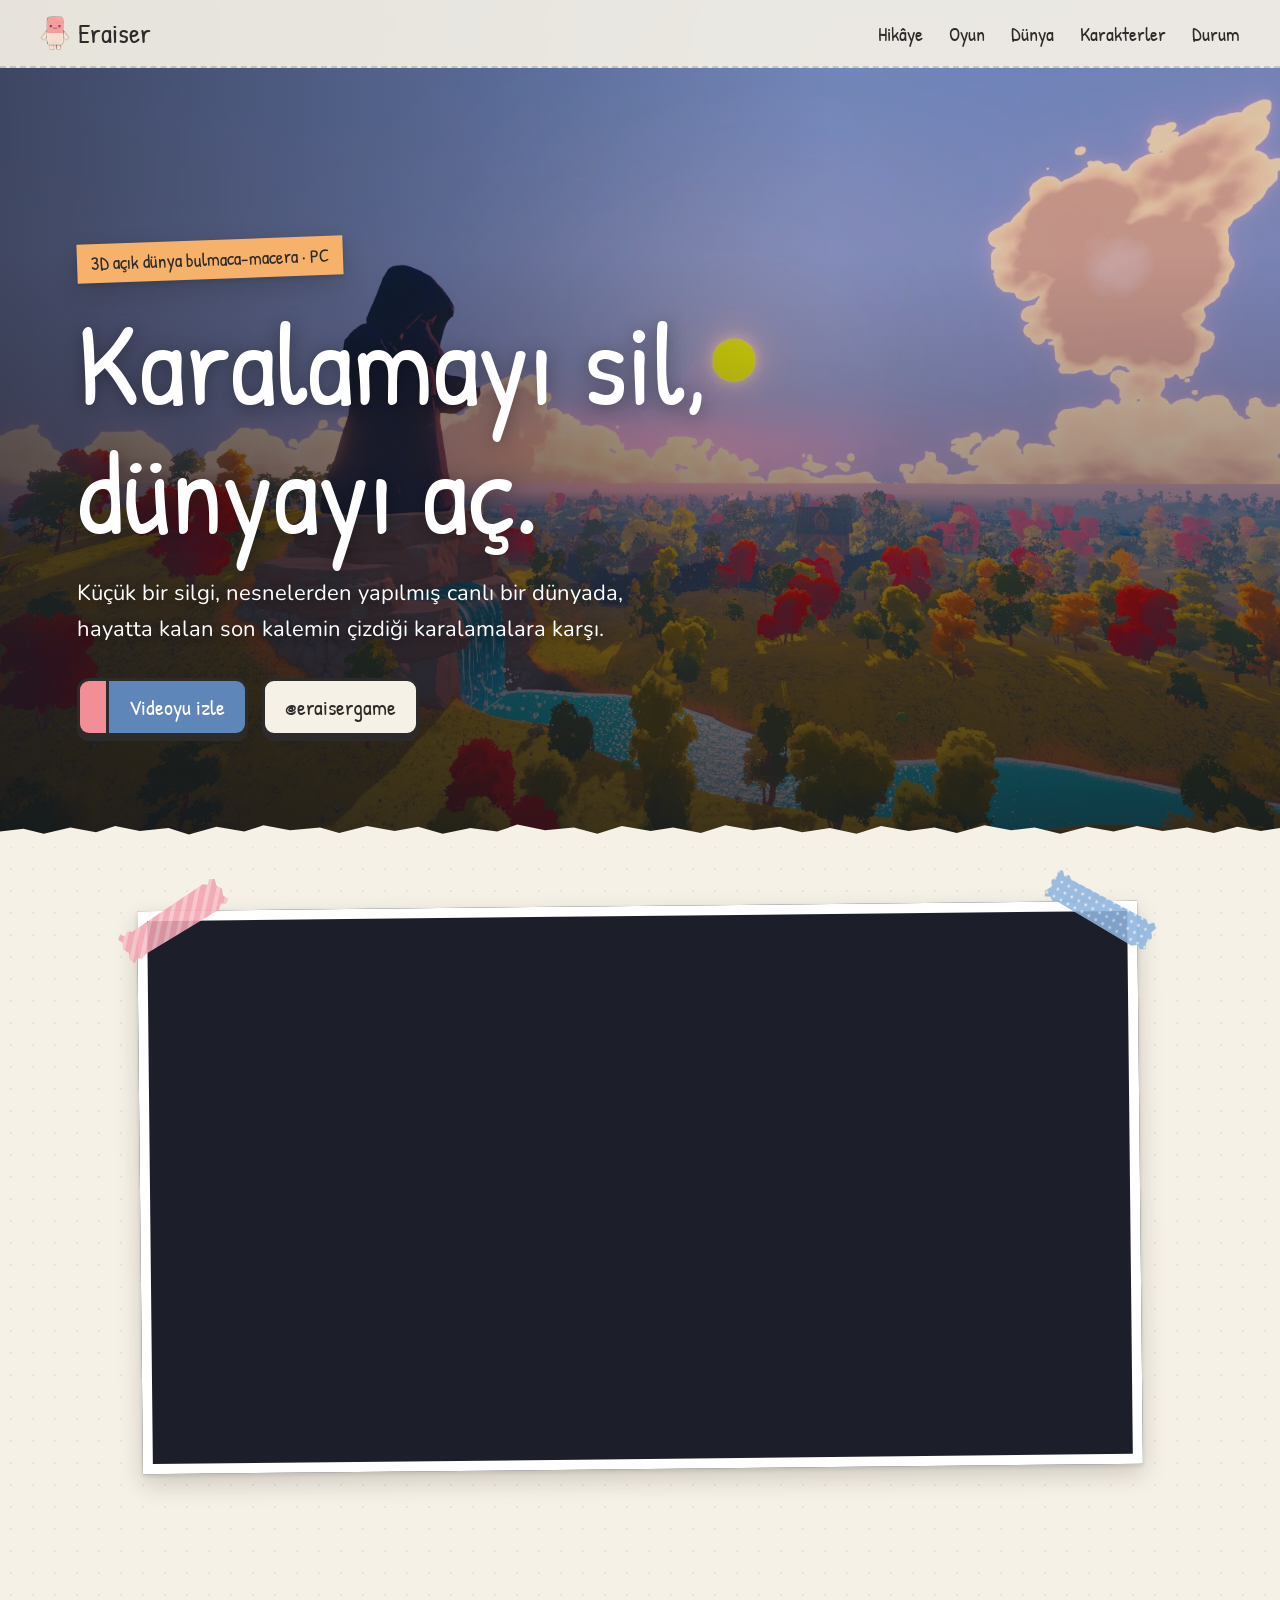
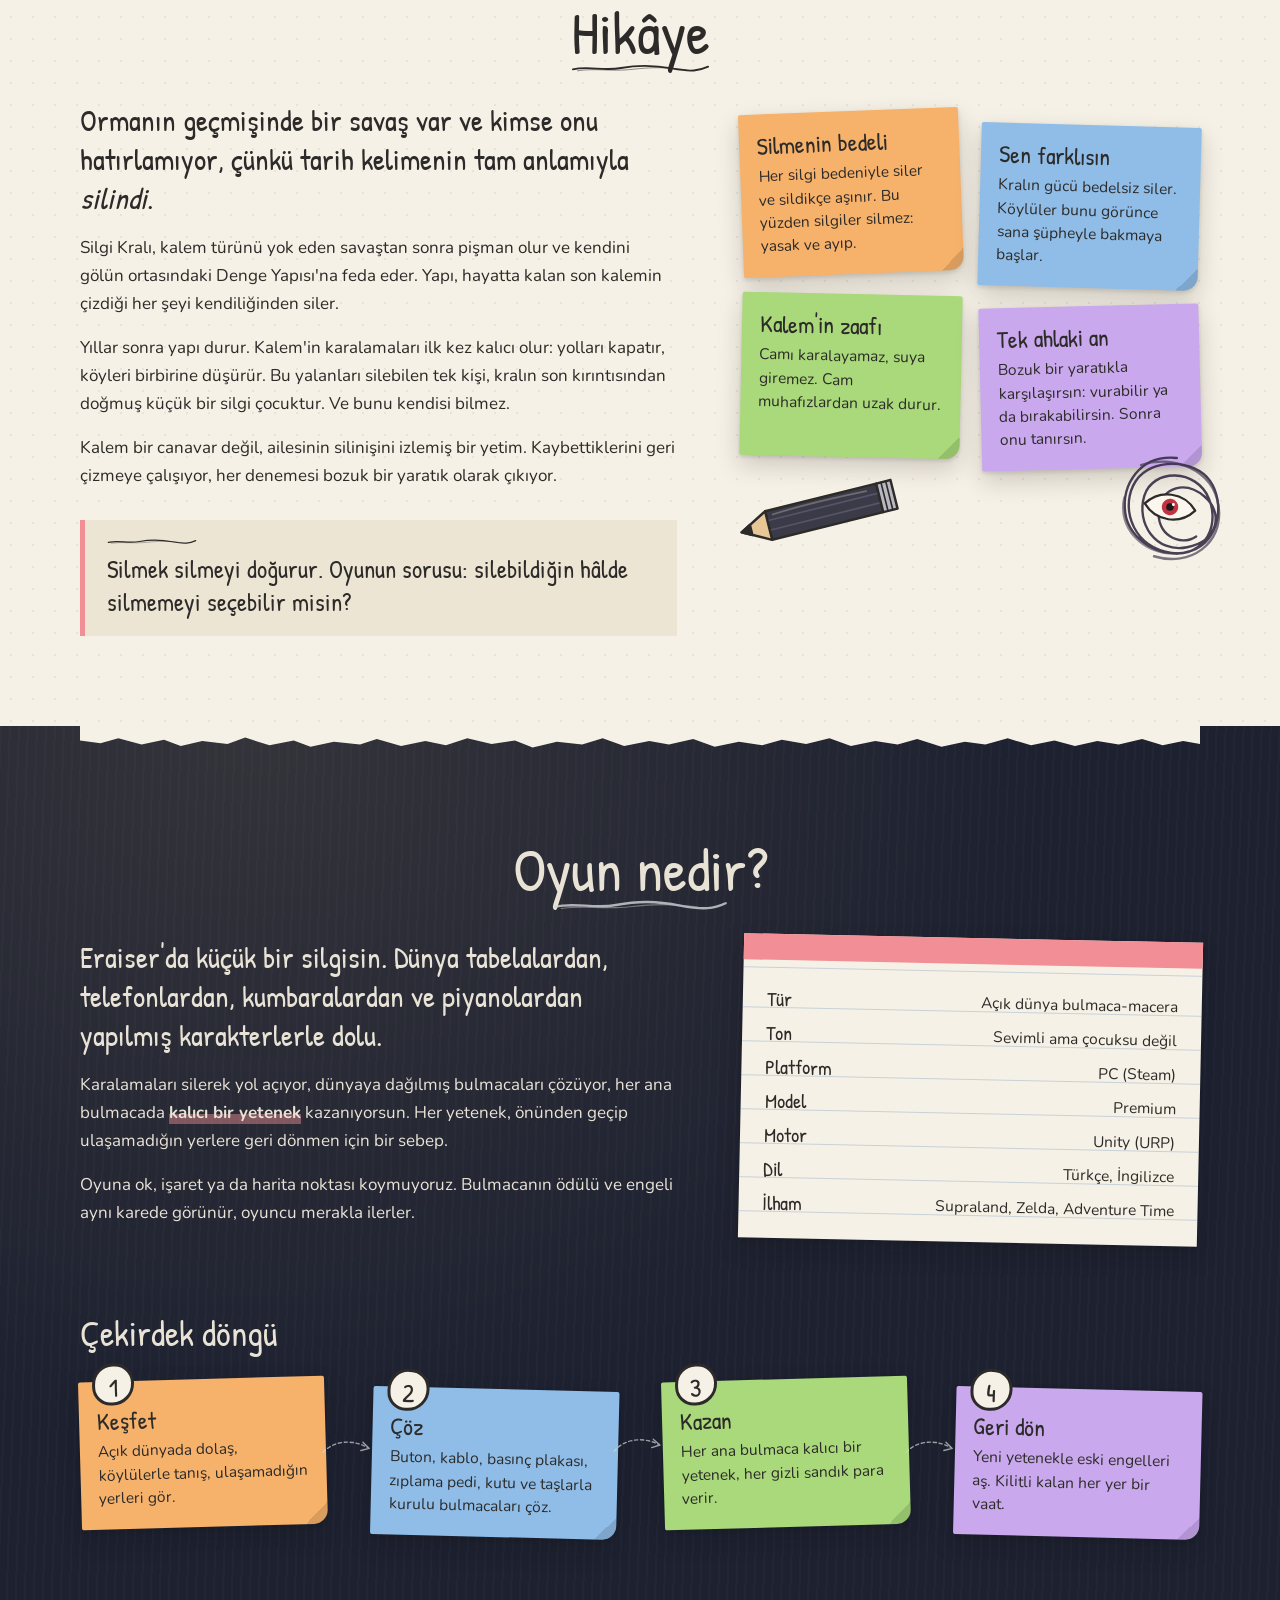
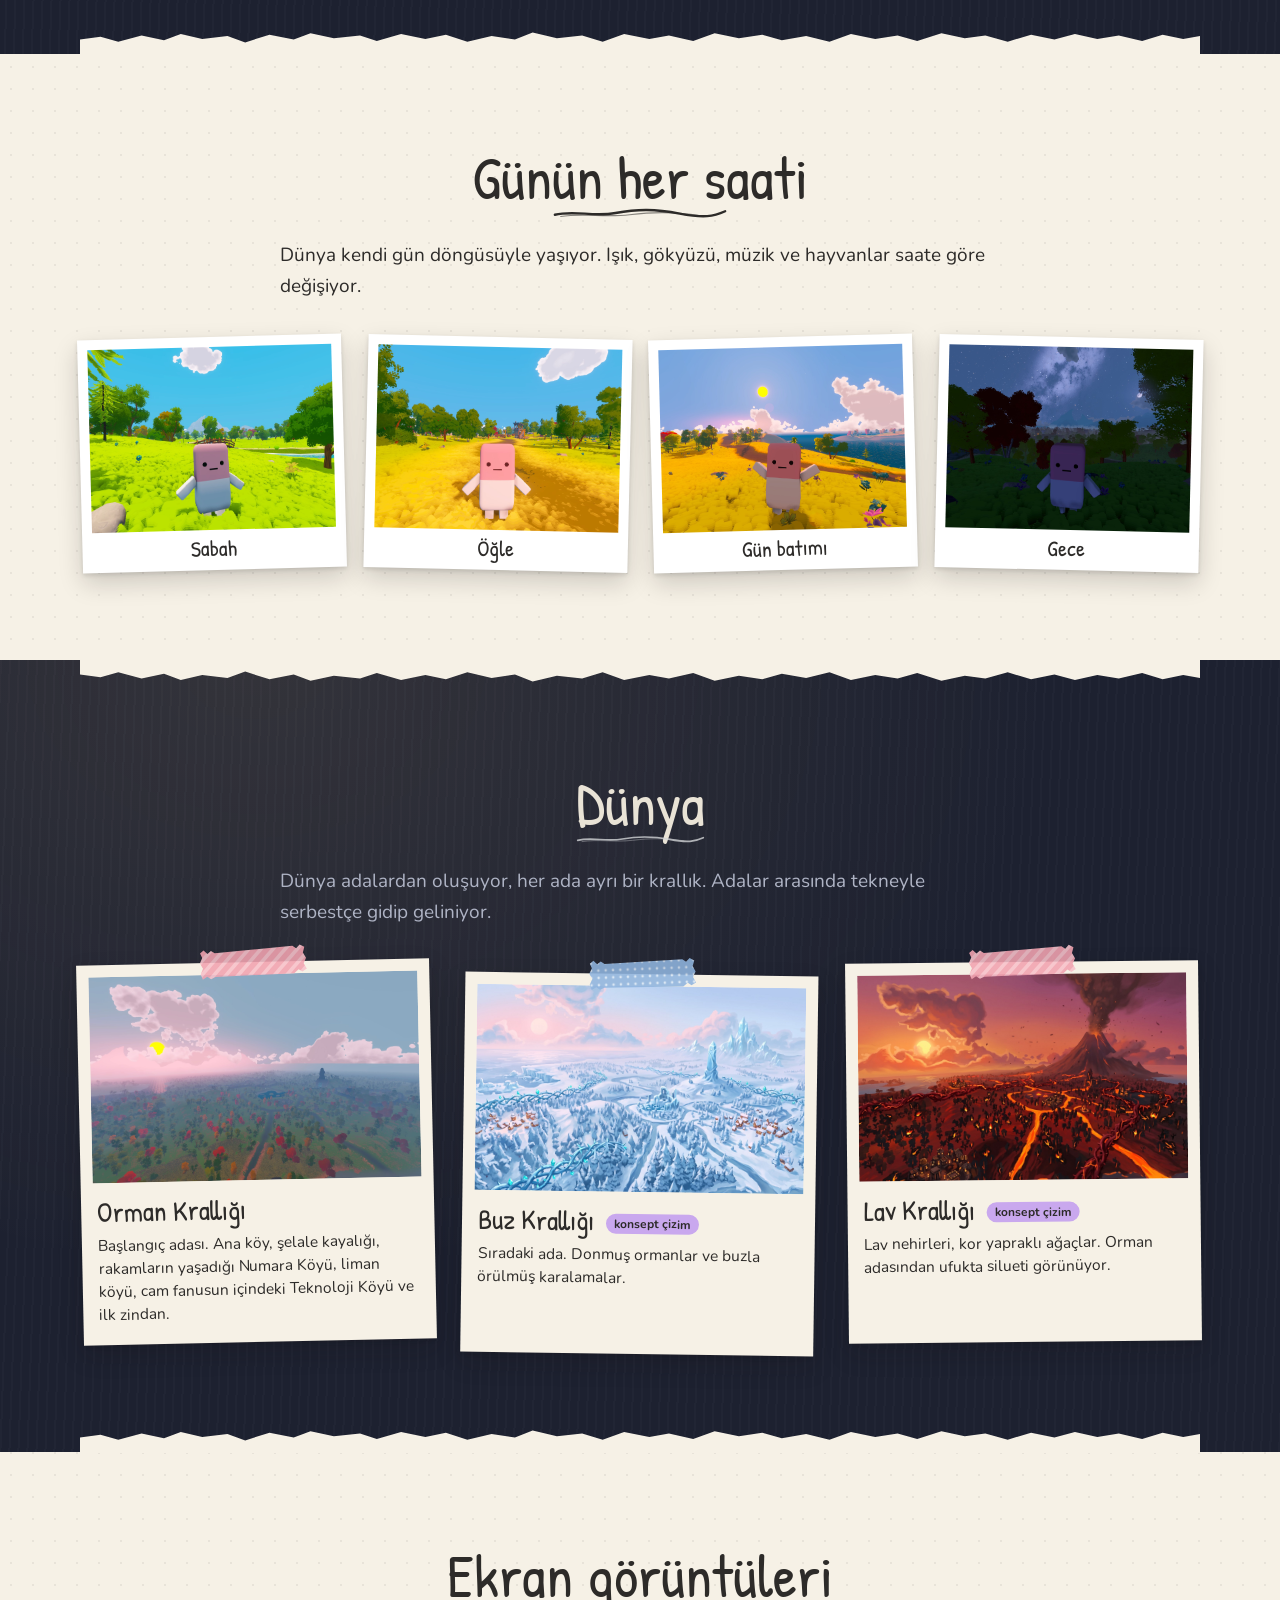
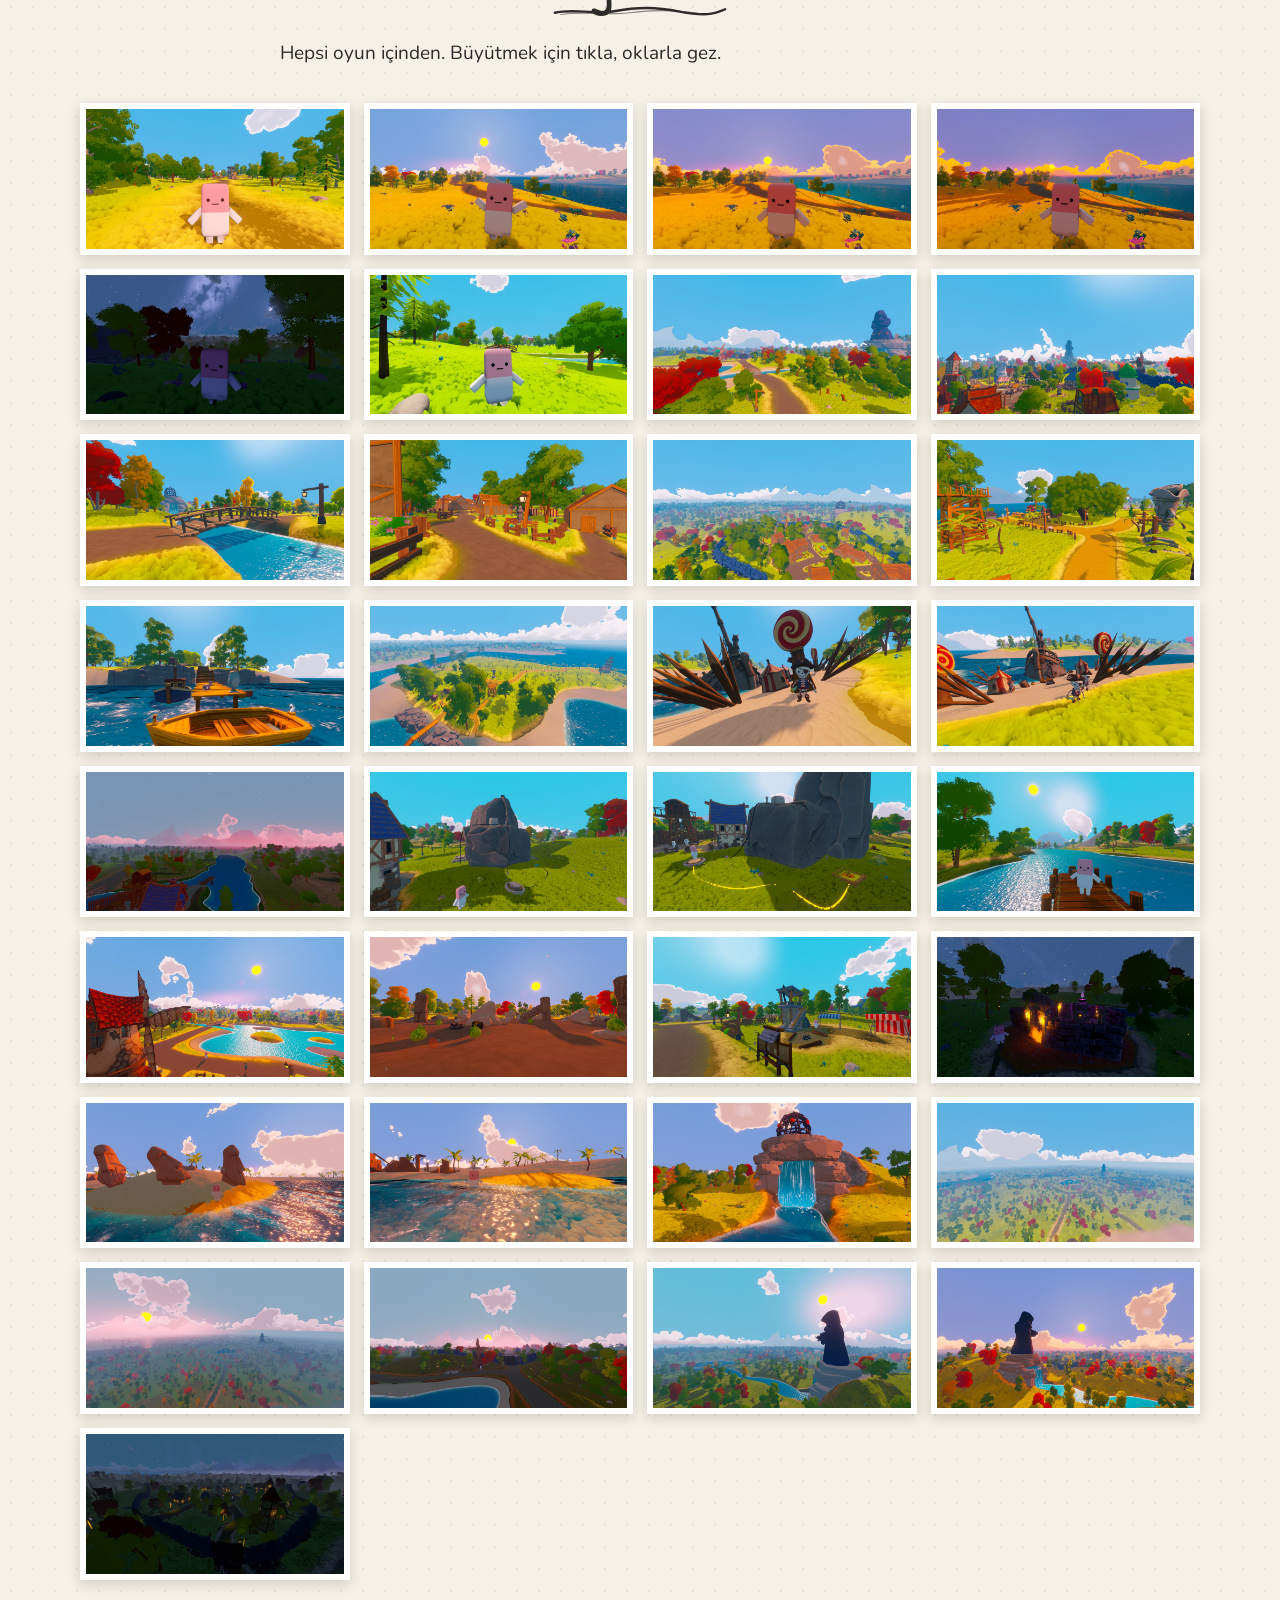
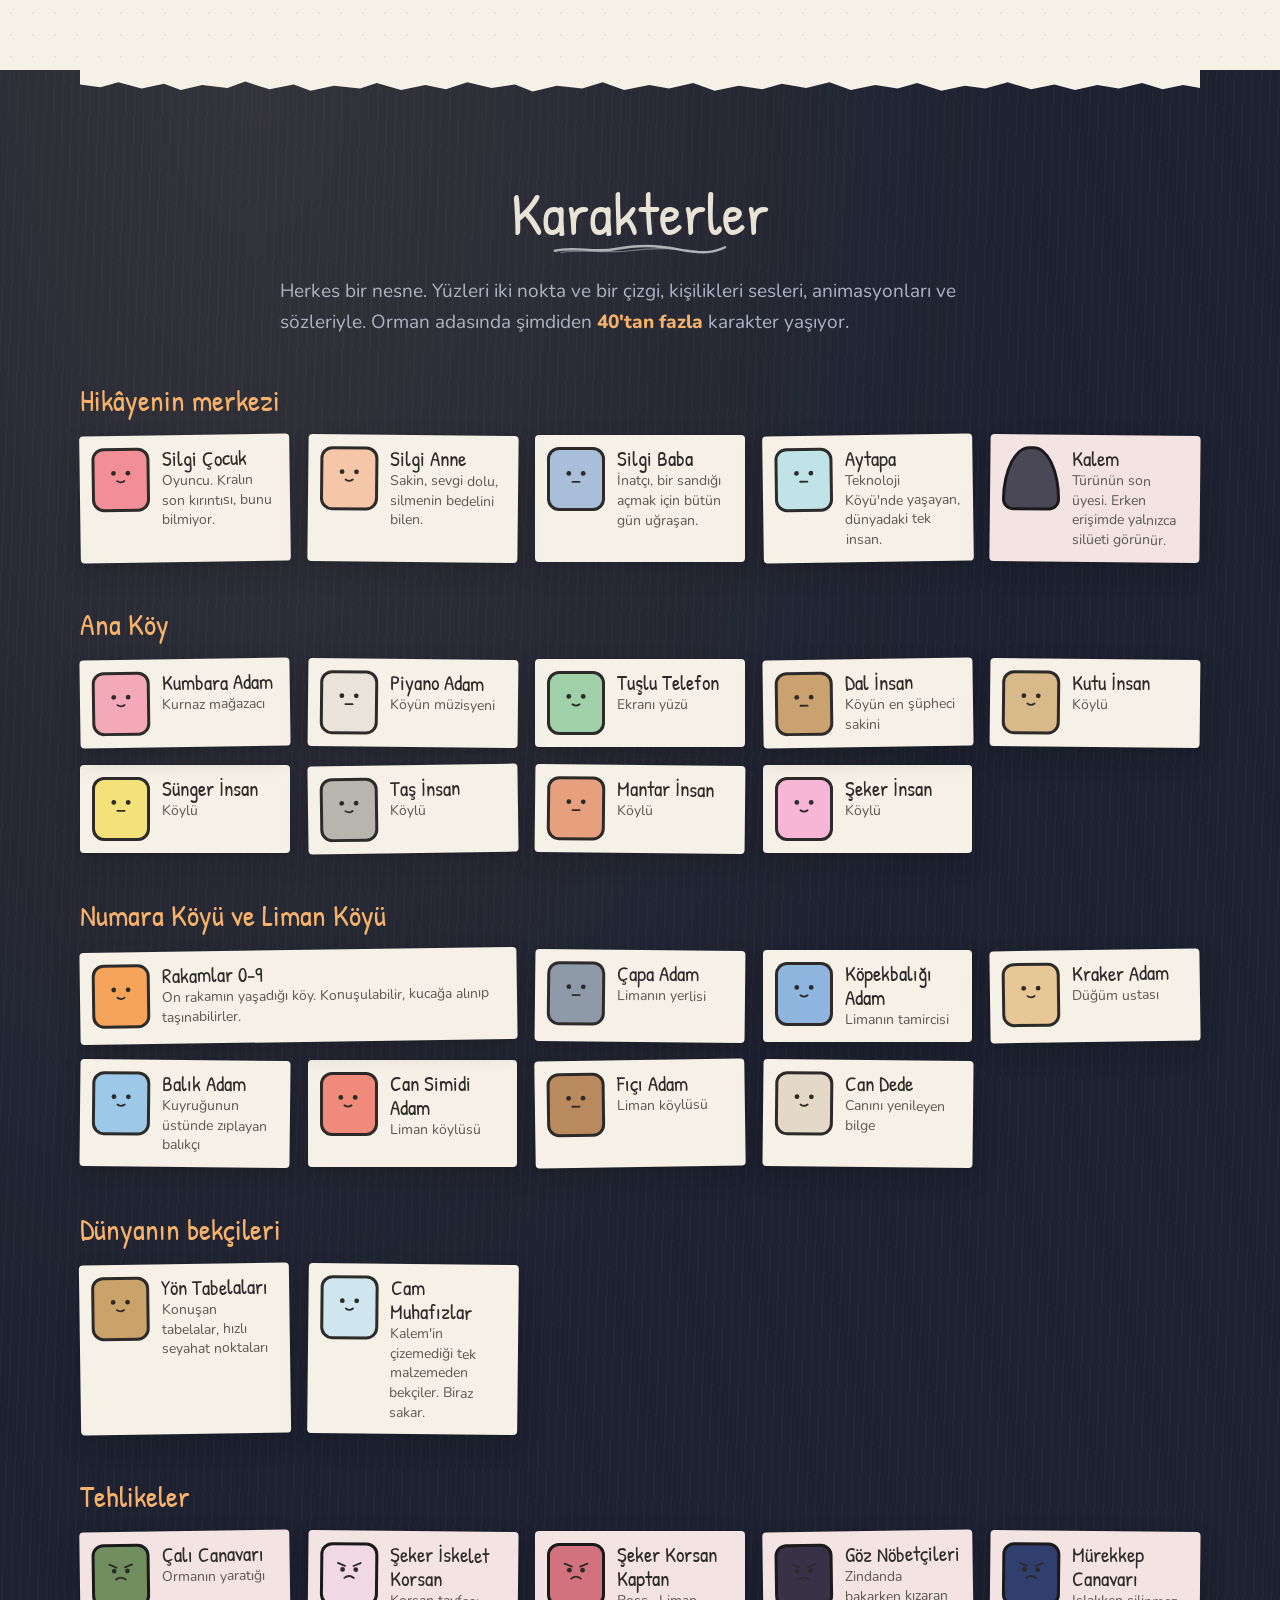
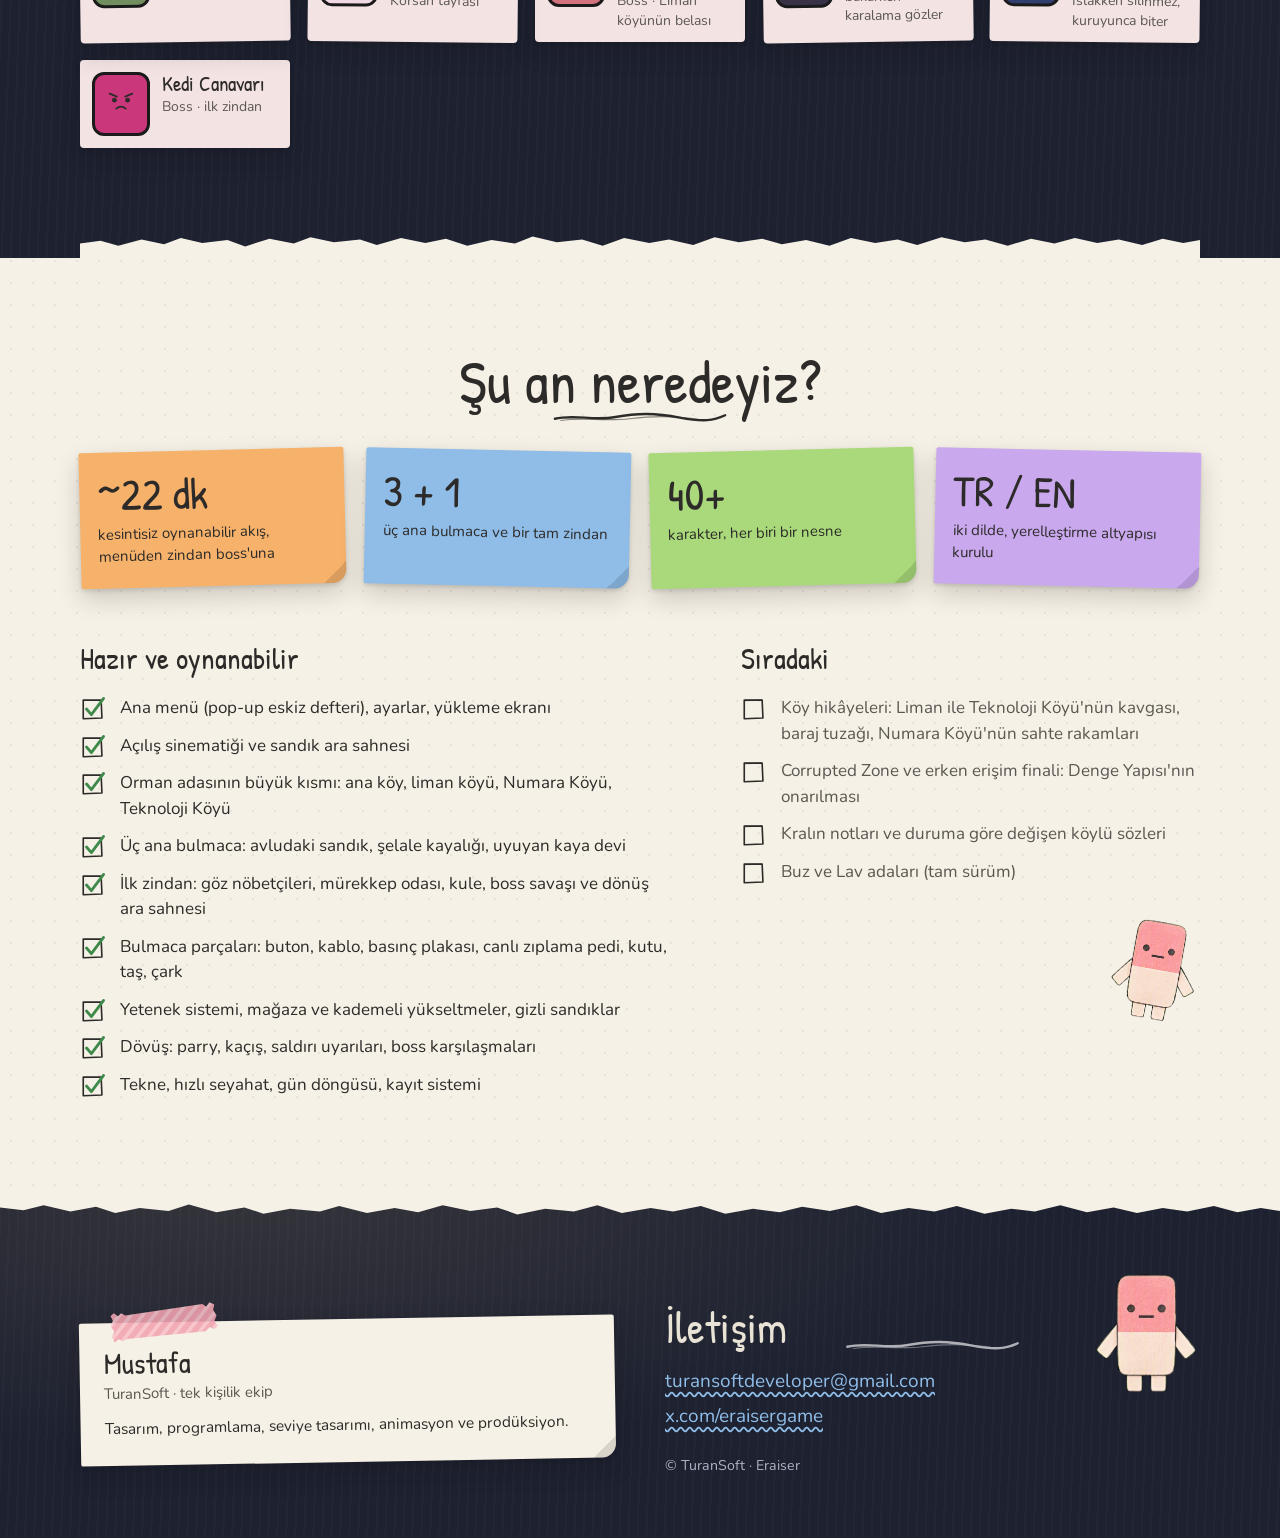
==== commit 3be8aa24: "Sunum sayfasi yeniden tasarlandi: eskiz defteri dili, hikaye bolumu, guncel durum, yeni demo videosu" ====
--- a/index.html
+++ b/index.html
@@ -4,78 +4,116 @@
 <meta charset="UTF-8">
 <meta name="viewport" content="width=device-width, initial-scale=1.0">
 <title>Eraiser</title>
-<meta name="description" content="Eraiser — nesnelerden oluşan canlı bir dünyada geçen 3D açık dünya bulmaca-macera oyunu.">
+<meta name="description" content="Eraiser: nesnelerden yapılmış canlı bir dünyada geçen 3D açık dünya bulmaca-macera oyunu. Son kalemin çizdiği karalamaları sil, dünyayı aç.">
 <meta property="og:title" content="Eraiser">
-<meta property="og:description" content="Karanlığı sil, dünyayı aç. 3D açık dünya bulmaca-macera.">
+<meta property="og:description" content="Karalamayı sil, dünyayı aç. 3D açık dünya bulmaca-macera, PC.">
 <meta property="og:image" content="gorseller/kapak.jpg">
 <link rel="icon" href="gorseller/ikon.png">
 <link rel="preconnect" href="https://fonts.googleapis.com">
 <link rel="preconnect" href="https://fonts.gstatic.com" crossorigin>
-<link href="https://fonts.googleapis.com/css2?family=Fredoka:wght@500;600;700&family=Nunito:wght@400;600;700;800&display=swap" rel="stylesheet">
+<link href="https://fonts.googleapis.com/css2?family=Patrick+Hand&family=Nunito:wght@400;600;700;800&display=swap" rel="stylesheet">
 <link rel="stylesheet" href="stil.css">
 </head>
 <body>
 
 <!-- ============ ÜST ============ -->
 <header class="ust">
-  <a class="logo" href="#">Eraiser</a>
+  <a class="logo" href="#"><span class="sprite el logo-silgi" aria-hidden="true"></span>Eraiser</a>
   <nav>
+    <a href="#hikaye">Hikâye</a>
     <a href="#oyun">Oyun</a>
-    <a href="#dongu">Döngü</a>
     <a href="#dunya">Dünya</a>
+    <a href="#karakterler">Karakterler</a>
     <a href="#durum">Durum</a>
-    <a href="#ekip">Ekip</a>
   </nav>
 </header>
 
 <!-- ============ GİRİŞ ============ -->
 <section class="giris">
-  <div class="giris-arka">
-    <img src="gorseller/kapak.jpg" alt="" onerror="this.remove()">
-  </div>
+  <div class="giris-arka"><img src="gorseller/kapak.jpg" alt="" onerror="this.remove()"></div>
   <div class="giris-icerik">
     <p class="etiket">3D açık dünya bulmaca-macera · PC</p>
-    <h1>Karanlığı sil,<br>dünyayı aç.</h1>
-    <p class="giris-alt">Küçük bir silgi, nesnelerden yapılmış canlı bir dünyada, her şeyi saran karanlık asma dallarına karşı.</p>
+    <h1>
+      <span class="silinen">Karalamayı<img class="karalama" src="svg/karalama-yogun.svg" alt=""><span class="sprite kosu silgi-gecen" aria-hidden="true"></span></span> sil,<br>
+      dünyayı aç.
+    </h1>
+    <p class="giris-alt">Küçük bir silgi, nesnelerden yapılmış canlı bir dünyada, hayatta kalan son kalemin çizdiği karalamalara karşı.</p>
     <div class="dugmeler">
-      <a class="dugme ana" href="#video">Videoyu izle</a>
-      <a class="dugme" href="https://x.com/eraisergame" target="_blank" rel="noopener">@eraisergame</a>
-    </div>
-  </div>
+      <a class="dugme-silgi" href="#video"><span>Videoyu izle</span></a>
+      <a class="dugme-kagit" href="https://x.com/eraisergame" target="_blank" rel="noopener">@eraisergame</a>
+    </div>
+  </div>
+  <div class="kenar kenar-alt"></div>
 </section>
 
 <!-- ============ VİDEO ============ -->
 <section class="bolum" id="video">
   <div class="video-kutu">
+    <img class="bant bant-sol" src="svg/bant.svg" alt="">
+    <img class="bant bant-sag" src="svg/bant-mavi.svg" alt="">
     <!-- YouTube linkinin sonundaki kimliği aşağıya yaz: youtube.com/watch?v=BURASI -->
-    <iframe data-youtube="nJeYo7b5-RI" title="Eraiser Pre-Alpha #1" allow="accelerometer; clipboard-write; encrypted-media; gyroscope; picture-in-picture; web-share" referrerpolicy="strict-origin-when-cross-origin" allowfullscreen loading="lazy"></iframe>
+    <iframe data-youtube="m3RjPxu_vt0" title="Eraiser Pre-Alpha oynanış" allow="accelerometer; clipboard-write; encrypted-media; gyroscope; picture-in-picture; web-share" referrerpolicy="strict-origin-when-cross-origin" allowfullscreen loading="lazy"></iframe>
     <div class="yer-tutucu">Oynanış videosu buraya gelecek</div>
   </div>
 </section>
 
+<!-- ============ HİKÂYE ============ -->
+<section class="bolum" id="hikaye">
+  <h2>Hikâye</h2>
+  <div class="iki-kolon">
+    <div class="metin">
+      <p class="buyuk">Ormanın geçmişinde bir savaş var ve kimse onu hatırlamıyor, çünkü tarih kelimenin tam anlamıyla <em>silindi</em>.</p>
+      <p>Silgi Kralı, kalem türünü yok eden savaştan sonra pişman olur ve kendini gölün ortasındaki Denge Yapısı'na feda eder. Yapı, hayatta kalan son kalemin çizdiği her şeyi kendiliğinden siler.</p>
+      <p>Yıllar sonra yapı durur. Kalem'in karalamaları ilk kez kalıcı olur: yolları kapatır, köyleri birbirine düşürür. Bu yalanları silebilen tek kişi, kralın son kırıntısından doğmuş küçük bir silgi çocuktur. Ve bunu kendisi bilmez.</p>
+      <p>Kalem bir canavar değil, ailesinin silinişini izlemiş bir yetim. Kaybettiklerini geri çizmeye çalışıyor, her denemesi bozuk bir yaratık olarak çıkıyor.</p>
+      <blockquote><img src="svg/karalama-cizgi.svg" alt="">Silmek silmeyi doğurur. Oyunun sorusu: silebildiğin hâlde silmemeyi seçebilir misin?</blockquote>
+    </div>
+    <div class="notlar">
+      <div class="not not-turuncu"><b>Silmenin bedeli</b>Her silgi bedeniyle siler ve sildikçe aşınır. Bu yüzden silgiler silmez: yasak ve ayıp.</div>
+      <div class="not not-mavi"><b>Sen farklısın</b>Kralın gücü bedelsiz siler. Köylüler bunu görünce sana şüpheyle bakmaya başlar.</div>
+      <div class="not not-yesil"><b>Kalem'in zaafı</b>Camı karalayamaz, suya giremez. Cam muhafızlardan uzak durur.</div>
+      <div class="not not-mor"><b>Tek ahlaki an</b>Bozuk bir yaratıkla karşılaşırsın: vurabilir ya da bırakabilirsin. Sonra onu tanırsın.</div>
+      <img class="suslu goz" src="svg/karalama-goz.svg" alt="">
+      <img class="suslu kalem" src="svg/kalem.svg" alt="">
+    </div>
+  </div>
+</section>
+
 <!-- ============ OYUN NEDİR ============ -->
-<section class="bolum" id="oyun">
+<section class="bolum masa" id="oyun">
+  <div class="kenar kenar-ust"></div>
   <h2>Oyun nedir?</h2>
   <div class="iki-kolon">
-    <div>
-      <p class="buyuk">Eraiser'da küçük bir silgisin. Dünya; tabelalardan, telefonlardan, kumbaralardan ve piyanolardan yapılmış karakterlerle dolu. Ama her yeri karanlık asma dalları sarmış.</p>
-      <p>Dalları silerek yol açıyor, dünyaya dağılmış bulmacaları çözüyor, her çözümde <strong>kalıcı bir yetenek</strong> kazanıyorsun. Her yetenek, daha önce önünden geçip ulaşamadığın yerlere geri dönmen için bir sebep. Bulmacaların ödülü ve engeli aynı karede görünür; oyuna yol gösteren işaret, ok ya da harita noktası koymuyoruz, oyuncu merakla ilerliyor.</p>
-    </div>
-    <ul class="kartlar-kucuk">
+    <div class="metin">
+      <p class="buyuk">Eraiser'da küçük bir silgisin. Dünya tabelalardan, telefonlardan, kumbaralardan ve piyanolardan yapılmış karakterlerle dolu.</p>
+      <p>Karalamaları silerek yol açıyor, dünyaya dağılmış bulmacaları çözüyor, her ana bulmacada <strong>kalıcı bir yetenek</strong> kazanıyorsun. Her yetenek, önünden geçip ulaşamadığın yerlere geri dönmen için bir sebep.</p>
+      <p>Oyuna ok, işaret ya da harita noktası koymuyoruz. Bulmacanın ödülü ve engeli aynı karede görünür, oyuncu merakla ilerler.</p>
+    </div>
+    <ul class="fis">
       <li><b>Tür</b><span>Açık dünya bulmaca-macera</span></li>
       <li><b>Ton</b><span>Sevimli ama çocuksu değil</span></li>
       <li><b>Platform</b><span>PC (Steam)</span></li>
       <li><b>Model</b><span>Premium</span></li>
       <li><b>Motor</b><span>Unity (URP)</span></li>
+      <li><b>Dil</b><span>Türkçe, İngilizce</span></li>
       <li><b>İlham</b><span>Supraland, Zelda, Adventure Time</span></li>
     </ul>
   </div>
+
+  <h3 class="ara-baslik">Çekirdek döngü</h3>
+  <ol class="dongu">
+    <li class="not not-turuncu"><span>1</span><b>Keşfet</b><p>Açık dünyada dolaş, köylülerle tanış, ulaşamadığın yerleri gör.</p></li>
+    <li class="not not-mavi"><span>2</span><b>Çöz</b><p>Buton, kablo, basınç plakası, zıplama pedi, kutu ve taşlarla kurulu bulmacaları çöz.</p></li>
+    <li class="not not-yesil"><span>3</span><b>Kazan</b><p>Her ana bulmaca kalıcı bir yetenek, her gizli sandık para verir.</p></li>
+    <li class="not not-mor"><span>4</span><b>Geri dön</b><p>Yeni yetenekle eski engelleri aş. Kilitli kalan her yer bir vaat.</p></li>
+  </ol>
+  <div class="kenar kenar-alt"></div>
 </section>
 
 <!-- ============ GÜN DÖNGÜSÜ ============ -->
-<section class="bolum saatler-bolum" id="saatler">
+<section class="bolum" id="saatler">
   <h2>Günün her saati</h2>
-  <p class="aciklama">Dünya kendi gün döngüsüyle yaşıyor: sabah, öğle, gün batımı, gece. Işık, gökyüzü, müzik ve hayvanlar saate göre değişiyor.</p>
+  <p class="aciklama">Dünya kendi gün döngüsüyle yaşıyor. Işık, gökyüzü, müzik ve hayvanlar saate göre değişiyor.</p>
   <div class="saatler">
     <figure><img src="gorseller/saat-sabah.jpg" alt="Sabah" loading="lazy" onerror="this.remove()"><figcaption>Sabah</figcaption></figure>
     <figure><img src="gorseller/saat-oglen.jpg" alt="Öğle" loading="lazy" onerror="this.remove()"><figcaption>Öğle</figcaption></figure>
@@ -84,31 +122,23 @@
   </div>
 </section>
 
-<!-- ============ ÇEKİRDEK DÖNGÜ ============ -->
-<section class="bolum koyu" id="dongu">
-  <h2>Çekirdek döngü</h2>
-  <ol class="dongu">
-    <li><span>1</span><b>Keşfet</b><p>Açık dünyada dolaş, köylülerle tanış, ulaşamadığın yerleri gör.</p></li>
-    <li><span>2</span><b>Çöz</b><p>Butonlar, kablolar, basınç plakaları, zıplama pedleri ve kutularla kurulu bulmacaları çöz.</p></li>
-    <li><span>3</span><b>Kazan</b><p>Her ana bulmaca kalıcı bir yetenek, her gizli sandık para verir.</p></li>
-    <li><span>4</span><b>Geri dön</b><p>Yeni yetenekle eski engelleri aş; kilitli kalan her yer bir vaat.</p></li>
-  </ol>
-</section>
-
 <!-- ============ DÜNYA ============ -->
-<section class="bolum koyu" id="dunya">
+<section class="bolum masa" id="dunya">
+  <div class="kenar kenar-ust"></div>
   <h2>Dünya</h2>
-  <p class="aciklama">Dünya adalardan oluşuyor; her ada ayrı bir krallık. Adalar arası teknelerle serbestçe gidip geliniyor.</p>
+  <p class="aciklama">Dünya adalardan oluşuyor, her ada ayrı bir krallık. Adalar arasında tekneyle serbestçe gidip geliniyor.</p>
   <div class="kartlar">
-    <article class="kart"><div class="kart-gorsel"><img src="gorseller/dunya-orman.jpg" alt="" onerror="this.remove()"></div><h3>Orman Krallığı</h3><p>Başlangıç adası: ana köy, şelale kayalığı, rakamların yaşadığı Numara Köyü, liman köyü ve şeker korsanlar.</p></article>
-    <article class="kart"><div class="kart-gorsel"><img src="gorseller/dunya-buz.jpg" alt="" onerror="this.remove()"></div><h3>Buz Krallığı <small class="konsept">konsept çizim</small></h3><p>Sıradaki ada. Donmuş ormanlar ve buzla örülmüş dallar.</p></article>
-    <article class="kart"><div class="kart-gorsel"><img src="gorseller/dunya-lav.jpg" alt="" onerror="this.remove()"></div><h3>Lav Krallığı <small class="konsept">konsept çizim</small></h3><p>Lav nehirleri, kor yapraklı ağaçlar ve magma çatlaklı dallar. Orman adasından ufukta silueti görünüyor.</p></article>
-  </div>
+    <article class="kart"><img class="bant" src="svg/bant.svg" alt=""><div class="kart-gorsel"><img src="gorseller/dunya-orman.jpg" alt="" onerror="this.remove()"></div><h3>Orman Krallığı</h3><p>Başlangıç adası. Ana köy, şelale kayalığı, rakamların yaşadığı Numara Köyü, liman köyü, cam fanusun içindeki Teknoloji Köyü ve ilk zindan.</p></article>
+    <article class="kart"><img class="bant" src="svg/bant-mavi.svg" alt=""><div class="kart-gorsel"><img src="gorseller/dunya-buz.jpg" alt="" onerror="this.remove()"></div><h3>Buz Krallığı <small class="konsept">konsept çizim</small></h3><p>Sıradaki ada. Donmuş ormanlar ve buzla örülmüş karalamalar.</p></article>
+    <article class="kart"><img class="bant" src="svg/bant.svg" alt=""><div class="kart-gorsel"><img src="gorseller/dunya-lav.jpg" alt="" onerror="this.remove()"></div><h3>Lav Krallığı <small class="konsept">konsept çizim</small></h3><p>Lav nehirleri, kor yapraklı ağaçlar. Orman adasından ufukta silueti görünüyor.</p></article>
+  </div>
+  <div class="kenar kenar-alt"></div>
 </section>
 
 <!-- ============ GALERİ ============ -->
 <section class="bolum" id="galeri">
   <h2>Ekran görüntüleri</h2>
+  <p class="aciklama">Hepsi oyun içinden. Büyütmek için tıkla, oklarla gez.</p>
   <div class="galeri">
     <img src="gorseller/galeri/01.jpg" alt="Eraiser ekran görüntüsü" loading="lazy" onerror="this.remove()">
     <img src="gorseller/galeri/02.jpg" alt="Eraiser ekran görüntüsü" loading="lazy" onerror="this.remove()">
@@ -147,101 +177,121 @@
 </section>
 
 <!-- ============ KARAKTERLER ============ -->
-<section class="bolum koyu" id="karakterler">
+<section class="bolum masa" id="karakterler">
+  <div class="kenar kenar-ust"></div>
   <h2>Karakterler</h2>
-  <p class="aciklama">Herkes bir nesne. Yüzleri iki nokta ve bir çizgi; kişilikleri sesleri, animasyonları ve diyaloglarıyla. Orman adasında şimdiden <b class="sayi">40'tan fazla</b> karakter yaşıyor.</p>
+  <p class="aciklama">Herkes bir nesne. Yüzleri iki nokta ve bir çizgi, kişilikleri sesleri, animasyonları ve sözleriyle. Orman adasında şimdiden <b class="vurgu">40'tan fazla</b> karakter yaşıyor.</p>
+
+  <h3 class="grup-baslik">Hikâyenin merkezi</h3>
+  <div class="karakterler">
+    <div class="karakter" style="--renk:#f28f96"><i></i><b>Silgi Çocuk</b><span>Oyuncu. Kralın son kırıntısı, bunu bilmiyor.</span></div>
+    <div class="karakter" style="--renk:#f6c6a8"><i></i><b>Silgi Anne</b><span>Sakin, sevgi dolu, silmenin bedelini bilen.</span></div>
+    <div class="karakter" style="--renk:#a9bfd9"><i></i><b>Silgi Baba</b><span>İnatçı, bir sandığı açmak için bütün gün uğraşan.</span></div>
+    <div class="karakter" style="--renk:#bfe3e6"><i></i><b>Aytapa</b><span>Teknoloji Köyü'nde yaşayan, dünyadaki tek insan.</span></div>
+    <div class="karakter tehlike" style="--renk:#4a4858"><i></i><b>Kalem</b><span>Türünün son üyesi. Erken erişimde yalnızca silüeti görünür.</span></div>
+  </div>
 
   <h3 class="grup-baslik">Ana Köy</h3>
   <div class="karakterler">
-    <div class="karakter"><img src="gorseller/karakter-kumbara.png" alt="" onerror="this.remove()"><b>Kumbara Adam</b><span>Kurnaz mağazacı</span></div>
-    <div class="karakter"><img src="gorseller/karakter-piyano.png" alt="" onerror="this.remove()"><b>Piyano Adam</b><span>Köyün müzisyeni</span></div>
-    <div class="karakter"><img src="gorseller/karakter-telefon.png" alt="" onerror="this.remove()"><b>Tuşlu Telefon</b><span>Ekranı yüzü</span></div>
-    <div class="karakter"><img src="gorseller/karakter-dal.png" alt="" onerror="this.remove()"><b>Dal İnsan</b><span>Köylü</span></div>
-    <div class="karakter"><img src="gorseller/karakter-kutu.png" alt="" onerror="this.remove()"><b>Kutu İnsan</b><span>Köylü</span></div>
-    <div class="karakter"><img src="gorseller/karakter-sunger.png" alt="" onerror="this.remove()"><b>Sünger İnsan</b><span>Köylü</span></div>
-    <div class="karakter"><img src="gorseller/karakter-tas.png" alt="" onerror="this.remove()"><b>Taş İnsan</b><span>Köylü</span></div>
-    <div class="karakter"><img src="gorseller/karakter-mantar.png" alt="" onerror="this.remove()"><b>Mantar İnsan</b><span>Köylü</span></div>
-    <div class="karakter"><img src="gorseller/karakter-seker.png" alt="" onerror="this.remove()"><b>Şeker İnsan</b><span>Köylü</span></div>
-  </div>
-
-  <h3 class="grup-baslik">Numara Köyü</h3>
-  <div class="karakterler">
-    <div class="karakter genis"><img src="gorseller/karakter-rakamlar.png" alt="" onerror="this.remove()"><b>Rakamlar 0–9</b><span>On rakamın yaşadığı köy. Konuşulabilir, kucağa alınıp taşınabilirler.</span></div>
-  </div>
-
-  <h3 class="grup-baslik">Liman Köyü</h3>
-  <div class="karakterler">
-    <div class="karakter"><img src="gorseller/karakter-capa.png" alt="" onerror="this.remove()"><b>Çapa Adam</b><span>Limanın yerlisi</span></div>
-    <div class="karakter"><img src="gorseller/karakter-kopekbaligi.png" alt="" onerror="this.remove()"><b>Köpekbalığı Adam</b><span>Limanın tamircisi</span></div>
-    <div class="karakter"><img src="gorseller/karakter-kraker.png" alt="" onerror="this.remove()"><b>Kraker Adam</b><span>Düğüm ustası</span></div>
-    <div class="karakter"><img src="gorseller/karakter-balik.png" alt="" onerror="this.remove()"><b>Balık Adam</b><span>Kuyruğunun üstünde zıplayan balıkçı</span></div>
-    <div class="karakter"><img src="gorseller/karakter-cansimidi.png" alt="" onerror="this.remove()"><b>Can Simidi Adam</b><span>Liman köylüsü</span></div>
-    <div class="karakter"><img src="gorseller/karakter-fici.png" alt="" onerror="this.remove()"><b>Fıçı Adam</b><span>Liman köylüsü</span></div>
-    <div class="karakter"><img src="gorseller/karakter-candede.png" alt="" onerror="this.remove()"><b>Can Dede</b><span>Canını yenileyen bilge</span></div>
+    <div class="karakter" style="--renk:#f4a9b8"><i></i><b>Kumbara Adam</b><span>Kurnaz mağazacı</span></div>
+    <div class="karakter" style="--renk:#e9e4da"><i></i><b>Piyano Adam</b><span>Köyün müzisyeni</span></div>
+    <div class="karakter" style="--renk:#9fd0a8"><i></i><b>Tuşlu Telefon</b><span>Ekranı yüzü</span></div>
+    <div class="karakter" style="--renk:#c9a26f"><i></i><b>Dal İnsan</b><span>Köyün en şüpheci sakini</span></div>
+    <div class="karakter" style="--renk:#d8b98a"><i></i><b>Kutu İnsan</b><span>Köylü</span></div>
+    <div class="karakter" style="--renk:#f3e27a"><i></i><b>Sünger İnsan</b><span>Köylü</span></div>
+    <div class="karakter" style="--renk:#b8b5ae"><i></i><b>Taş İnsan</b><span>Köylü</span></div>
+    <div class="karakter" style="--renk:#e7a07e"><i></i><b>Mantar İnsan</b><span>Köylü</span></div>
+    <div class="karakter" style="--renk:#f7b6d6"><i></i><b>Şeker İnsan</b><span>Köylü</span></div>
+  </div>
+
+  <h3 class="grup-baslik">Numara Köyü ve Liman Köyü</h3>
+  <div class="karakterler">
+    <div class="karakter genis" style="--renk:#f6a45c"><i></i><b>Rakamlar 0-9</b><span>On rakamın yaşadığı köy. Konuşulabilir, kucağa alınıp taşınabilirler.</span></div>
+    <div class="karakter" style="--renk:#8e9aa8"><i></i><b>Çapa Adam</b><span>Limanın yerlisi</span></div>
+    <div class="karakter" style="--renk:#8fb4de"><i></i><b>Köpekbalığı Adam</b><span>Limanın tamircisi</span></div>
+    <div class="karakter" style="--renk:#e7c796"><i></i><b>Kraker Adam</b><span>Düğüm ustası</span></div>
+    <div class="karakter" style="--renk:#9cc9e8"><i></i><b>Balık Adam</b><span>Kuyruğunun üstünde zıplayan balıkçı</span></div>
+    <div class="karakter" style="--renk:#f08a7a"><i></i><b>Can Simidi Adam</b><span>Liman köylüsü</span></div>
+    <div class="karakter" style="--renk:#b98a5e"><i></i><b>Fıçı Adam</b><span>Liman köylüsü</span></div>
+    <div class="karakter" style="--renk:#e3d9c6"><i></i><b>Can Dede</b><span>Canını yenileyen bilge</span></div>
   </div>
 
   <h3 class="grup-baslik">Dünyanın bekçileri</h3>
   <div class="karakterler">
-    <div class="karakter"><img src="gorseller/karakter-tabela.png" alt="" onerror="this.remove()"><b>Yön Tabelaları</b><span>Konuşan tabelalar, hızlı seyahat noktaları</span></div>
-    <div class="karakter"><img src="gorseller/karakter-cammuhafiz.png" alt="" onerror="this.remove()"><b>Cam Muhafızlar</b><span>Dokuz camdan bekçi</span></div>
+    <div class="karakter" style="--renk:#c9a36a"><i></i><b>Yön Tabelaları</b><span>Konuşan tabelalar, hızlı seyahat noktaları</span></div>
+    <div class="karakter" style="--renk:#cfe6ef"><i></i><b>Cam Muhafızlar</b><span>Kalem'in çizemediği tek malzemeden bekçiler. Biraz sakar.</span></div>
   </div>
 
   <h3 class="grup-baslik">Tehlikeler</h3>
   <div class="karakterler">
-    <div class="karakter tehlike"><img src="gorseller/karakter-cali.png" alt="" onerror="this.remove()"><b>Çalı Canavarı</b><span>Ormanın yaratığı</span></div>
-    <div class="karakter tehlike"><img src="gorseller/karakter-iskelet.png" alt="" onerror="this.remove()"><b>Şeker İskelet Korsan</b><span>Korsan tayfası</span></div>
-    <div class="karakter tehlike"><img src="gorseller/karakter-kaptan.png" alt="" onerror="this.remove()"><b>Şeker Korsan Kaptan</b><span>Boss · Liman köyünün belası</span></div>
-  </div>
+    <div class="karakter tehlike" style="--renk:#6f8f5a"><i></i><b>Çalı Canavarı</b><span>Ormanın yaratığı</span></div>
+    <div class="karakter tehlike" style="--renk:#f2d8e4"><i></i><b>Şeker İskelet Korsan</b><span>Korsan tayfası</span></div>
+    <div class="karakter tehlike" style="--renk:#d9707d"><i></i><b>Şeker Korsan Kaptan</b><span>Boss · Liman köyünün belası</span></div>
+    <div class="karakter tehlike" style="--renk:#3a3148"><i></i><b>Göz Nöbetçileri</b><span>Zindanda bakarken kızaran karalama gözler</span></div>
+    <div class="karakter tehlike" style="--renk:#2f3f73"><i></i><b>Mürekkep Canavarı</b><span>Islakken silinmez, kuruyunca biter</span></div>
+    <div class="karakter tehlike" style="--renk:#d6337f"><i></i><b>Kedi Canavarı</b><span>Boss · ilk zindan</span></div>
+  </div>
+  <div class="kenar kenar-alt"></div>
 </section>
 
 <!-- ============ DURUM ============ -->
 <section class="bolum" id="durum">
   <h2>Şu an neredeyiz?</h2>
+  <div class="sayilar">
+    <div class="not not-turuncu"><b>~22 dk</b>kesintisiz oynanabilir akış, menüden zindan boss'una</div>
+    <div class="not not-mavi"><b>3 + 1</b>üç ana bulmaca ve bir tam zindan</div>
+    <div class="not not-yesil"><b>40+</b>karakter, her biri bir nesne</div>
+    <div class="not not-mor"><b>TR / EN</b>iki dilde, yerelleştirme altyapısı kurulu</div>
+  </div>
   <div class="iki-kolon">
     <div>
       <h3 class="alt-baslik">Hazır ve oynanabilir</h3>
       <ul class="liste tamam">
-        <li>Orman adasının büyük kısmı: ana köy, NPC'ler, liman köyü</li>
-        <li>Bulmaca parçaları: buton, kablo, basınç plakası, canlı zıplama pedi, kutu ve taşlar</li>
-        <li>İlk ana bulmaca ve mini bulmacalar, gizli sandıklar</li>
-        <li>Yetenek sistemi, mağaza ve kademeli yükseltmeler</li>
-        <li>Dövüş ve boss karşılaşması</li>
-        <li>Ara sahne, görev takibi, harita, hızlı seyahat, kayıt sistemi</li>
+        <li>Ana menü (pop-up eskiz defteri), ayarlar, yükleme ekranı</li>
+        <li>Açılış sinematiği ve sandık ara sahnesi</li>
+        <li>Orman adasının büyük kısmı: ana köy, liman köyü, Numara Köyü, Teknoloji Köyü</li>
+        <li>Üç ana bulmaca: avludaki sandık, şelale kayalığı, uyuyan kaya devi</li>
+        <li>İlk zindan: göz nöbetçileri, mürekkep odası, kule, boss savaşı ve dönüş ara sahnesi</li>
+        <li>Bulmaca parçaları: buton, kablo, basınç plakası, canlı zıplama pedi, kutu, taş, çark</li>
+        <li>Yetenek sistemi, mağaza ve kademeli yükseltmeler, gizli sandıklar</li>
+        <li>Dövüş: parry, kaçış, saldırı uyarıları, boss karşılaşmaları</li>
+        <li>Tekne, hızlı seyahat, gün döngüsü, kayıt sistemi</li>
       </ul>
     </div>
     <div>
       <h3 class="alt-baslik">Sıradaki</h3>
       <ul class="liste sirada">
-        <li>İkinci ana bulmaca: şelale kayalığındaki kılıç</li>
-        <li>Orman adasının tamamlanması</li>
-        <li>Oynanabilir demo</li>
-        <li>Buz Krallığı</li>
+        <li>Köy hikâyeleri: Liman ile Teknoloji Köyü'nün kavgası, baraj tuzağı, Numara Köyü'nün sahte rakamları</li>
+        <li>Corrupted Zone ve erken erişim finali: Denge Yapısı'nın onarılması</li>
+        <li>Kralın notları ve duruma göre değişen köylü sözleri</li>
+        <li>Buz ve Lav adaları (tam sürüm)</li>
       </ul>
-    </div>
-  </div>
-</section>
-
-<!-- ============ EKİP ============ -->
-<section class="bolum koyu" id="ekip">
-  <h2>Ekip</h2>
-  <div class="ekip">
-    <div class="kisi">
-      <img src="gorseller/mustafa.jpg" alt="" onerror="this.remove()">
+      <img class="suslu-durum" src="gorseller/silgi-adam.png" onerror="this.onerror=null;this.src='svg/silgi.svg'" alt="">
+    </div>
+  </div>
+</section>
+
+<!-- ============ EKİP + İLETİŞİM ============ -->
+<footer class="alt masa" id="ekip">
+  <div class="kenar kenar-ust"></div>
+  <div class="alt-icerik">
+    <div class="kisi not not-kagit">
+      <img class="bant" src="svg/bant.svg" alt="">
+      <img class="foto" src="gorseller/mustafa.jpg" alt="" onerror="this.remove()">
       <div>
         <b>Mustafa</b>
-        <span>TuranSoft · Tek kişilik ekip</span>
-        <p>Tasarım, programlama, seviye tasarımı ve prodüksiyon.</p>
+        <span>TuranSoft · tek kişilik ekip</span>
+        <p>Tasarım, programlama, seviye tasarımı, animasyon ve prodüksiyon.</p>
       </div>
     </div>
-  </div>
-</section>
-
-<!-- ============ İLETİŞİM ============ -->
-<footer class="alt" id="iletisim">
-  <h2>İletişim</h2>
-  <p><a href="mailto:turansoftdeveloper@gmail.com">turansoftdeveloper@gmail.com</a></p>
-  <p><a href="https://x.com/eraisergame" target="_blank" rel="noopener">x.com/eraisergame</a></p>
-  <small>© TuranSoft · Eraiser</small>
+    <div class="iletisim">
+      <span class="sprite el iletisim-silgi" aria-hidden="true"></span>
+      <h2>İletişim</h2>
+      <p><a href="mailto:turansoftdeveloper@gmail.com">turansoftdeveloper@gmail.com</a></p>
+      <p><a href="https://x.com/eraisergame" target="_blank" rel="noopener">x.com/eraisergame</a></p>
+      <small>© TuranSoft · Eraiser</small>
+    </div>
+  </div>
 </footer>
 
 <div class="tam-ekran" id="tamEkran" aria-hidden="true">
@@ -265,8 +315,9 @@
       kutu.classList.toggle('tek', grup.length < 2);
     }
     function ac(resim) {
-      var kap = resim.closest('.galeri, .saatler, .kartlar, .karakterler') || resim.parentElement;
-      grup = Array.prototype.slice.call(kap.querySelectorAll('img'));
+      var kap = resim.closest('.galeri, .saatler, .kartlar') || resim.parentElement;
+      grup = Array.prototype.slice.call(kap.querySelectorAll('.galeri > img, figure img, .kart-gorsel img'));
+      if (grup.indexOf(resim) < 0) grup = [resim];
       goster(grup.indexOf(resim));
       kutu.classList.add('acik');
       document.body.style.overflow = 'hidden';
@@ -275,8 +326,7 @@
       kutu.classList.remove('acik');
       document.body.style.overflow = '';
     }
-
-    document.querySelectorAll('.galeri img, .saatler img, .kart-gorsel img, .karakter img').forEach(function (r) {
+    document.querySelectorAll('.galeri > img, .saatler img, .kart-gorsel img').forEach(function (r) {
       r.addEventListener('click', function () { ac(r); });
     });
     kutu.addEventListener('click', function (e) { if (e.target === kutu || e.target === buyuk) kapat(); });
@@ -299,6 +349,22 @@
       f.parentElement.classList.add('dolu');
     }
   });
+
+  // İletişime gelince silgi bir kez el sallar
+  (function () {
+    var s = document.querySelector('.iletisim-silgi');
+    if (!s || !('IntersectionObserver' in window)) return;
+    new IntersectionObserver(function (g, o) {
+      if (g[0].isIntersecting) { s.classList.add('salla'); o.disconnect(); }
+    }, { threshold: .8 }).observe(s);
+  })();
+
+  // Karakter kartlarına yüz: tehlikeler kızgın, Kalem'e yüz yok (silüet)
+  document.querySelectorAll('.karakter i').forEach(function (i) {
+    var k = i.parentElement;
+    if (k.querySelector('b').textContent === 'Kalem') { i.classList.add('siluet'); return; }
+    i.classList.add(k.classList.contains('tehlike') ? 'kizgin' : (Math.random() < 0.3 ? 'duz' : 'gulen'));
+  });
 </script>
 </body>
 </html>
--- a/stil.css
+++ b/stil.css
@@ -1,228 +1,366 @@
+/* Eraiser sunum sayfası: eskiz defteri dili (oyunun menüsü ve ayarlar paneliyle aynı aile).
+   Kâğıt sayfalar + gece masası bölümleri, washi bant, yapışkan not, kurşun kalem karalaması.
+   SVG'ler svg/ klasöründe, başka sunumlarda da kullanılabilir. */
+
 :root {
-  --krem: #FBF4E8;
-  --krem-koyu: #F1E6D2;
-  --yazi: #2B2233;
-  --soluk: #6E6378;
-  --pembe: #F29CAE;
-  --pembe-koyu: #D9667F;
-  --mor: #2A1B3D;
-  --mor-orta: #3E2A58;
-  --mor-acik: #B79BD8;
-  --turuncu: #F5A04A;
-  --yesil: #7BC86C;
-  --golge: 0 10px 30px rgba(42, 27, 61, 0.14);
-  --yaricap: 18px;
+  --kagit: #f6f1e6;
+  --kagit-2: #ede5d4;
+  --kagit-cizgi: rgba(45, 43, 41, .07);
+  --grafit: #2d2b29;
+  --grafit-2: #5b5752;
+  --silgi: #f28f96;
+  --silgi-koyu: #d9707d;
+  --silgi-krem: #f8ede0;
+  --kilif: #5f86b8;
+  --kilif-koyu: #4a6f9e;
+  --masa: #1d2130;
+  --masa-2: #262b3d;
+  --masa-yazi: #e9e3d6;
+  --masa-soluk: #aeb3c4;
+  --not-turuncu: #f6b26b;
+  --not-mavi: #8fbde8;
+  --not-yesil: #a9d97a;
+  --not-mor: #c9a8ee;
+  --tik: #3f8a4b;
+  --golge: 0 10px 24px rgba(20, 18, 16, .18), 0 2px 4px rgba(20, 18, 16, .12);
+  --el: "Patrick Hand", "Comic Sans MS", cursive;
+  --govde: "Nunito", system-ui, sans-serif;
 }
 
 * { box-sizing: border-box; }
 html { scroll-behavior: smooth; }
-
 body {
   margin: 0;
-  background: var(--krem);
-  color: var(--yazi);
-  font-family: "Nunito", system-ui, sans-serif;
+  font-family: var(--govde);
   font-size: 17px;
-  line-height: 1.6;
+  line-height: 1.65;
+  color: var(--grafit);
+  background-color: var(--kagit);
+  /* eskiz defteri: hafif nokta ızgara */
+  background-image: radial-gradient(var(--kagit-cizgi) 1.2px, transparent 1.3px);
+  background-size: 22px 22px;
   overflow-x: hidden;
 }
-
-h1, h2, h3, .logo { font-family: "Fredoka", "Nunito", sans-serif; line-height: 1.15; margin: 0; }
+img { max-width: 100%; display: block; }
 a { color: inherit; }
-img { display: block; max-width: 100%; }
-
-/* ---------- üst ---------- */
+h1, h2, h3 { font-family: var(--el); font-weight: 400; line-height: 1.1; margin: 0; }
+strong { background: linear-gradient(transparent 55%, rgba(242, 143, 150, .45) 55%); }
+
+/* ---------------- üst ---------------- */
 .ust {
-  position: fixed; inset: 0 0 auto 0; z-index: 10;
-  display: flex; align-items: center; justify-content: space-between;
-  padding: 14px 28px;
-  background: rgba(42, 27, 61, 0.72);
-  backdrop-filter: blur(8px);
-}
-.logo { color: var(--pembe); font-size: 26px; font-weight: 700; text-decoration: none; letter-spacing: 0.5px; }
-.ust nav { display: flex; gap: 22px; }
-.ust nav a { color: var(--krem); text-decoration: none; font-weight: 700; font-size: 15px; opacity: 0.85; }
-.ust nav a:hover { opacity: 1; color: var(--pembe); }
-
-/* ---------- giriş ---------- */
+  position: fixed; inset: 0 0 auto 0; z-index: 50;
+  display: flex; align-items: center; justify-content: space-between; gap: 16px;
+  padding: 10px clamp(16px, 4vw, 40px);
+  background: rgba(246, 241, 230, .92);
+  backdrop-filter: blur(6px);
+  border-bottom: 2px dashed rgba(45, 43, 41, .18);
+}
+.logo { display: flex; align-items: center; gap: 8px; font-family: var(--el); font-size: 28px; text-decoration: none; }
+
+/* ---------------- silgi adam sprite'ları (8 kare, yatay şerit) ---------------- */
+.sprite { display: inline-block; background-repeat: no-repeat; background-size: 800% 100%; background-position: 0 0; }
+.sprite.kosu { background-image: url(gorseller/silgi-adam-kosu.webp); aspect-ratio: 325 / 300; }
+.sprite.el { background-image: url(gorseller/silgi-adam-el.webp); aspect-ratio: 269 / 300; }
+@keyframes kare8 { from { background-position: 0 0; } to { background-position: 100% 0; } }
+.logo-silgi { height: 34px; }
+.logo:hover .logo-silgi { animation: kare8 .9s steps(8, jump-none) 1; }
+.iletisim-silgi { height: 120px; float: right; margin: -30px 0 0 16px; }
+.iletisim-silgi.salla { animation: kare8 1s steps(8, jump-none) .3s 2; }
+.ust nav { display: flex; gap: clamp(10px, 2.2vw, 26px); font-family: var(--el); font-size: 20px; overflow-x: auto; scrollbar-width: none; }
+.ust nav a { text-decoration: none; white-space: nowrap; position: relative; }
+.ust nav a::after {
+  content: ""; position: absolute; left: -4px; right: -4px; bottom: -2px; height: 8px;
+  background: url(svg/karalama-cizgi.svg) center/100% 100% no-repeat;
+  transform: scaleX(0); transform-origin: left; transition: transform .25s;
+}
+.ust nav a:hover::after { transform: scaleX(1); }
+
+/* ---------------- giriş ---------------- */
 .giris {
-  position: relative; min-height: 100vh;
-  display: flex; align-items: center;
-  padding: 120px 8vw 80px;
-  background: radial-gradient(circle at 70% 30%, var(--mor-orta), var(--mor) 70%);
-  color: var(--krem); overflow: hidden;
-}
-.giris-arka { position: absolute; inset: 0; }
+  position: relative; min-height: min(94vh, 900px);
+  display: flex; align-items: flex-end;
+  padding: 120px clamp(16px, 6vw, 80px) 110px;
+  color: #fff; isolation: isolate;
+}
+.giris-arka { position: absolute; inset: 0; z-index: -1; background: #20283a; }
 .giris-arka img { width: 100%; height: 100%; object-fit: cover; }
 .giris-arka::after {
   content: ""; position: absolute; inset: 0;
-  background: linear-gradient(90deg, rgba(42,27,61,0.92) 0%, rgba(42,27,61,0.55) 55%, rgba(42,27,61,0.15) 100%);
-}
-.giris-icerik { position: relative; max-width: 640px; }
+  background: linear-gradient(180deg, rgba(20, 22, 30, .15) 30%, rgba(20, 22, 30, .78) 100%),
+              linear-gradient(90deg, rgba(20, 22, 30, .55), transparent 65%);
+}
+.giris-icerik { max-width: 720px; }
 .etiket {
-  display: inline-block; margin: 0 0 18px; padding: 6px 14px;
-  border-radius: 999px; background: rgba(242, 156, 174, 0.18);
-  color: var(--pembe); font-weight: 800; font-size: 14px; letter-spacing: 0.3px;
-}
-.giris h1 { font-size: clamp(44px, 7vw, 86px); font-weight: 700; }
-.giris-alt { font-size: clamp(18px, 2vw, 22px); opacity: 0.9; margin: 22px 0 34px; }
+  display: inline-block; margin: 0 0 18px; padding: 4px 14px;
+  font-family: var(--el); font-size: 19px; color: var(--grafit);
+  background: var(--not-turuncu); transform: rotate(-2deg);
+  box-shadow: var(--golge);
+}
+.giris h1 { font-size: clamp(56px, 10vw, 118px); text-shadow: 0 3px 18px rgba(0, 0, 0, .35); }
+.silinen { position: relative; display: inline-block; }
+.silinen .karalama {
+  position: absolute; left: -4%; top: 8%; width: 108%; height: 84%;
+  filter: invert(1) drop-shadow(0 2px 6px rgba(0, 0, 0, .4)); opacity: .92;
+  animation: sil 1.4s cubic-bezier(.6, 0, .4, 1) 1s forwards;
+}
+.silinen .silgi-gecen {
+  position: absolute; top: 4%; left: -10%; height: .8em; opacity: 0;
+  filter: drop-shadow(0 4px 8px rgba(0, 0, 0, .35));
+  animation: gec 1.4s cubic-bezier(.6, 0, .4, 1) 1s forwards, kare8 .5s steps(8, jump-none) 1s 3;
+}
+@keyframes sil { from { clip-path: inset(0 0 0 0); } to { clip-path: inset(0 0 0 100%); } }
+@keyframes gec {
+  0% { left: -10%; opacity: 1; }
+  92% { opacity: 1; }
+  100% { left: 102%; opacity: 0; }
+}
+.giris-alt { font-size: clamp(18px, 2vw, 22px); max-width: 560px; margin: 18px 0 30px; text-shadow: 0 2px 10px rgba(0, 0, 0, .4); }
 .dugmeler { display: flex; flex-wrap: wrap; gap: 14px; }
-.dugme {
-  padding: 14px 26px; border-radius: 999px; font-weight: 800; text-decoration: none;
-  border: 2px solid var(--krem); color: var(--krem); transition: transform .15s;
-}
-.dugme.ana { background: var(--pembe); border-color: var(--pembe); color: var(--mor); }
-.dugme:hover { transform: translateY(-2px); }
-
-/* ---------- bölümler ---------- */
-.bolum { padding: 90px 8vw; }
-.bolum.koyu { background: var(--mor); color: var(--krem); }
-.bolum h2 { font-size: clamp(32px, 4vw, 48px); margin-bottom: 14px; color: var(--pembe-koyu); }
-.bolum.koyu h2 { color: var(--pembe); }
-.aciklama { max-width: 720px; margin: 0 0 40px; color: var(--soluk); font-size: 18px; }
-.koyu .aciklama { color: var(--mor-acik); }
-.buyuk { font-size: 21px; font-weight: 600; }
-
-.iki-kolon { display: grid; grid-template-columns: 1.4fr 1fr; gap: 50px; align-items: start; margin-top: 26px; }
-
-/* bilgi kutucukları */
-.kartlar-kucuk { list-style: none; padding: 0; margin: 0; display: grid; grid-template-columns: 1fr 1fr; gap: 12px; }
-.kartlar-kucuk li { background: #fff; border-radius: 14px; padding: 14px 16px; box-shadow: var(--golge); }
-.kartlar-kucuk b { display: block; font-size: 13px; color: var(--pembe-koyu); text-transform: uppercase; letter-spacing: .6px; }
-.kartlar-kucuk span { font-weight: 700; }
-
-/* video */
+
+/* silgi düğme: pembe uç + mavi karton kılıf */
+.dugme-silgi {
+  display: inline-flex; align-items: stretch; text-decoration: none;
+  font-family: var(--el); font-size: 22px; color: var(--grafit);
+  border: 3px solid var(--grafit); border-radius: 12px; overflow: hidden;
+  box-shadow: 0 5px 0 var(--grafit); transition: transform .12s, box-shadow .12s;
+}
+.dugme-silgi::before { content: ""; width: 26px; background: var(--silgi); border-right: 3px solid var(--grafit); }
+.dugme-silgi span { padding: 8px 20px; background: var(--kilif); color: #fff; }
+.dugme-silgi:hover { transform: translateY(2px); box-shadow: 0 3px 0 var(--grafit); }
+.dugme-kagit {
+  display: inline-flex; align-items: center; padding: 8px 20px;
+  font-family: var(--el); font-size: 22px; color: var(--grafit); text-decoration: none;
+  background: var(--kagit); border: 3px solid var(--grafit); border-radius: 12px;
+  box-shadow: 0 5px 0 var(--grafit); transition: transform .12s, box-shadow .12s;
+}
+.dugme-kagit:hover { transform: translateY(2px); box-shadow: 0 3px 0 var(--grafit); }
+
+/* ---------------- yırtık kâğıt kenarları ---------------- */
+.kenar {
+  position: absolute; left: 0; right: 0; height: 28px; pointer-events: none;
+  -webkit-mask: url(svg/yirtik-kenar.svg) center / 100% 100% no-repeat;
+  mask: url(svg/yirtik-kenar.svg) center / 100% 100% no-repeat;
+}
+.kenar-alt { bottom: -1px; background: var(--kagit); }
+.kenar-ust { top: -1px; background: var(--kagit); transform: scaleY(-1); }
+
+/* ---------------- bölümler ---------------- */
+.bolum { position: relative; padding: 90px clamp(16px, 6vw, 80px); }
+.bolum > * { max-width: 1120px; margin-left: auto; margin-right: auto; }
+.bolum h2 {
+  font-size: clamp(40px, 5.5vw, 60px); margin-bottom: 26px;
+  display: table; padding-bottom: 10px;
+  background: url(svg/karalama-cizgi.svg) left bottom / 100% 14px no-repeat;
+}
+.masa {
+  background-color: var(--masa); color: var(--masa-yazi);
+  background-image: radial-gradient(ellipse at 20% 0%, rgba(255, 214, 150, .10), transparent 55%),
+                    repeating-linear-gradient(92deg, rgba(255, 255, 255, .018) 0 2px, transparent 2px 9px);
+  padding-top: 110px; padding-bottom: 110px;
+}
+.masa h2 { background: none; position: relative; }
+.masa h2::after {
+  content: ""; position: absolute; left: 0; right: 0; bottom: 0; height: 14px;
+  background: url(svg/karalama-cizgi.svg) center / 100% 100% no-repeat; filter: invert(1) opacity(.8);
+}
+.aciklama { font-size: 19px; max-width: 720px; margin-top: -6px; margin-bottom: 34px; }
+.masa .aciklama { color: var(--masa-soluk); }
+.vurgu { color: var(--not-turuncu); font-weight: 800; }
+.iki-kolon { display: grid; grid-template-columns: 1.3fr 1fr; gap: clamp(28px, 5vw, 64px); align-items: start; }
+.buyuk { font-family: var(--el); font-size: clamp(24px, 2.6vw, 30px); line-height: 1.3; margin-top: 0; }
+.metin p { margin: 0 0 16px; }
+.ara-baslik { font-size: 36px; margin: 70px auto 26px; }
+
+/* ---------------- yapışkan not ---------------- */
+.not {
+  position: relative; padding: 18px 18px 20px; color: var(--grafit);
+  box-shadow: var(--golge); border-radius: 2px 2px 14px 2px;
+}
+.not::after { /* kıvrık köşe */
+  content: ""; position: absolute; right: 0; bottom: 0; width: 22px; height: 22px;
+  background: linear-gradient(135deg, transparent 50%, rgba(0, 0, 0, .12) 50%);
+  border-radius: 0 0 14px 0;
+}
+.not b { display: block; font-family: var(--el); font-weight: 400; font-size: 24px; line-height: 1.1; margin-bottom: 6px; }
+.not-turuncu { background: var(--not-turuncu); }
+.not-mavi { background: var(--not-mavi); }
+.not-yesil { background: var(--not-yesil); }
+.not-mor { background: var(--not-mor); }
+.not-kagit { background: var(--kagit); }
+
+/* ---------------- video ---------------- */
+#video { padding-top: 60px; padding-bottom: 40px; }
 .video-kutu {
-  position: relative; aspect-ratio: 16 / 9; max-width: 1100px; margin: 0 auto;
-  border-radius: var(--yaricap); overflow: hidden; background: var(--mor); box-shadow: var(--golge);
+  position: relative; aspect-ratio: 16 / 9; max-width: 1000px;
+  background: #1c1f2a; border: 10px solid #fff; box-shadow: var(--golge);
+  transform: rotate(-.6deg);
 }
 .video-kutu iframe { position: absolute; inset: 0; width: 100%; height: 100%; border: 0; display: none; }
 .video-kutu.dolu iframe { display: block; }
 .video-kutu.dolu .yer-tutucu { display: none; }
-.yer-tutucu { position: absolute; inset: 0; display: grid; place-items: center; color: var(--mor-acik); font-weight: 700; }
-
-/* döngü */
-.dongu { list-style: none; padding: 0; margin: 30px 0 0; display: grid; grid-template-columns: repeat(4, 1fr); gap: 18px; counter-reset: none; }
-.dongu li { position: relative; background: var(--mor-orta); border-radius: var(--yaricap); padding: 28px 22px 22px; }
-.dongu li span {
-  position: absolute; top: -18px; left: 22px; width: 38px; height: 38px; border-radius: 50%;
-  display: grid; place-items: center; background: var(--pembe); color: var(--mor);
-  font-family: "Fredoka", sans-serif; font-weight: 700; font-size: 20px;
-}
-.dongu b { font-family: "Fredoka", sans-serif; font-size: 24px; color: var(--krem); }
-.dongu p { margin: 8px 0 0; color: var(--mor-acik); font-size: 16px; }
-
-/* kartlar */
-.kartlar { display: grid; grid-template-columns: repeat(auto-fit, minmax(240px, 1fr)); gap: 22px; }
-.kart { background: #fff; color: var(--yazi); border-radius: var(--yaricap); overflow: hidden; box-shadow: var(--golge); }
-.koyu .kart { background: var(--mor-orta); color: var(--krem); box-shadow: none; }
-.kart-gorsel { aspect-ratio: 16 / 10; background: linear-gradient(135deg, var(--pembe), var(--mor-acik)); }
-.kart-gorsel img { width: 100%; height: 100%; object-fit: cover; }
-.kart h3 { font-size: 24px; padding: 18px 20px 4px; }
-.kart p { margin: 0; padding: 0 20px 22px; color: var(--soluk); font-size: 16px; }
-.koyu .kart p { color: var(--mor-acik); }
-
-.yakinda {
-  font-family: "Nunito", sans-serif; font-size: 12px; font-weight: 800; vertical-align: middle;
-  background: var(--turuncu); color: #fff; padding: 2px 8px; border-radius: 999px; margin-left: 6px;
-}
-
-/* gün döngüsü */
-.saatler-bolum { padding-top: 0; }
-.saatler { display: grid; grid-template-columns: repeat(4, 1fr); gap: 12px; }
-.saatler figure { position: relative; margin: 0; border-radius: 14px; overflow: hidden; box-shadow: var(--golge); background: var(--mor-acik); aspect-ratio: 9 / 12; }
-.saatler img { width: 100%; height: 100%; object-fit: cover; }
-.saatler figcaption {
-  position: absolute; left: 0; right: 0; bottom: 0; padding: 26px 14px 12px;
-  background: linear-gradient(transparent, rgba(42,27,61,0.85));
-  color: var(--krem); font-family: "Fredoka", sans-serif; font-size: 20px; font-weight: 600;
-}
-@media (max-width: 860px) { .saatler { grid-template-columns: 1fr 1fr; } }
-
-.konsept {
-  font-family: "Nunito", sans-serif; font-size: 12px; font-weight: 800; vertical-align: middle;
-  background: rgba(183, 155, 216, 0.25); color: var(--mor-acik); padding: 2px 8px; border-radius: 999px; margin-left: 6px;
-}
-
-/* galeri */
-.galeri { display: grid; grid-template-columns: repeat(auto-fit, minmax(300px, 1fr)); gap: 16px; }
-.galeri img { width: 100%; aspect-ratio: 16 / 9; object-fit: cover; border-radius: 14px; box-shadow: var(--golge); }
-
-/* karakterler */
-.karakterler { display: grid; grid-template-columns: repeat(auto-fit, minmax(160px, 1fr)); gap: 18px; }
-.karakter { background: var(--mor-orta); border-radius: var(--yaricap); padding: 18px; text-align: center; }
-.karakter img { width: 100%; aspect-ratio: 1; object-fit: contain; margin-bottom: 10px; }
-.karakter b { display: block; font-family: "Fredoka", sans-serif; font-size: 19px; }
-.karakter span { color: var(--mor-acik); font-size: 14px; }
+.yer-tutucu { position: absolute; inset: 0; display: grid; place-items: center; color: var(--masa-soluk); font-family: var(--el); font-size: 26px; }
+.bant { position: absolute; width: 120px; z-index: 2; pointer-events: none; }
+.bant-sol { top: -18px; left: -34px; transform: rotate(-32deg); }
+.bant-sag { top: -18px; right: -34px; transform: rotate(30deg); }
+
+/* ---------------- hikâye ---------------- */
+blockquote {
+  margin: 30px 0 0; padding: 18px 22px; font-family: var(--el); font-size: 25px; line-height: 1.3;
+  background: var(--kagit-2); border-left: 5px solid var(--silgi); position: relative;
+}
+blockquote img { width: 90px; margin-bottom: 8px; }
+.notlar { position: relative; display: grid; grid-template-columns: 1fr 1fr; gap: 20px; padding-top: 10px; }
+.notlar .not:nth-child(1) { transform: rotate(-2.2deg); }
+.notlar .not:nth-child(2) { transform: rotate(1.6deg) translateY(14px); }
+.notlar .not:nth-child(3) { transform: rotate(1.2deg); }
+.notlar .not:nth-child(4) { transform: rotate(-1.4deg) translateY(12px); }
+.notlar .not { font-size: 15.5px; line-height: 1.5; }
+.suslu { position: absolute; pointer-events: none; }
+.suslu.goz { width: 120px; right: -30px; bottom: -110px; transform: rotate(8deg); }
+.suslu.kalem { width: 180px; left: -10px; bottom: -80px; transform: rotate(-14deg); }
+
+/* ---------------- fiş (oyun künyesi) ---------------- */
+.fis {
+  list-style: none; margin: 0; padding: 22px 24px 18px; color: var(--grafit);
+  background: var(--kagit) repeating-linear-gradient(transparent 0 33px, rgba(95, 134, 184, .3) 33px 34px);
+  background-position: 0 14px; box-shadow: var(--golge); transform: rotate(1.2deg); border-top: 26px solid var(--silgi);
+}
+.fis li { display: flex; justify-content: space-between; gap: 16px; line-height: 34px; }
+.fis b { font-family: var(--el); font-weight: 400; font-size: 20px; }
+.fis span { text-align: right; font-size: 15.5px; }
+
+/* ---------------- döngü ---------------- */
+.dongu { list-style: none; padding: 0; display: grid; grid-template-columns: repeat(4, 1fr); gap: 46px; position: relative; }
+.dongu li { padding-top: 26px; }
+.dongu li:nth-child(odd) { transform: rotate(-1.6deg); }
+.dongu li:nth-child(even) { transform: rotate(1.4deg) translateY(10px); }
+.dongu li + li::before { /* notlar arası kesik ok */
+  content: ""; position: absolute; left: -52px; top: 34%; width: 56px; height: 24px;
+  background: url(svg/ok.svg) center / contain no-repeat; filter: invert(1) opacity(.7);
+}
+.dongu span {
+  position: absolute; top: -18px; left: 14px; width: 42px; height: 42px; display: grid; place-items: center;
+  font-family: var(--el); font-size: 26px; background: var(--kagit); border: 3px solid var(--grafit); border-radius: 50% 46% 52% 44%;
+}
+.dongu p { margin: 0; font-size: 15.5px; line-height: 1.5; }
+
+/* ---------------- saatler ---------------- */
+.saatler { display: grid; grid-template-columns: repeat(4, 1fr); gap: 22px; }
+.saatler figure { margin: 0; padding: 10px 10px 4px; background: #fff; box-shadow: var(--golge); cursor: zoom-in; transition: transform .2s; }
+.saatler figure:nth-child(odd) { transform: rotate(-1.5deg); }
+.saatler figure:nth-child(even) { transform: rotate(1.3deg); }
+.saatler figure:hover { transform: rotate(0) scale(1.03); }
+.saatler img { aspect-ratio: 4 / 3; object-fit: cover; width: 100%; }
+.saatler figcaption { font-family: var(--el); font-size: 22px; text-align: center; }
+
+/* ---------------- dünya kartları ---------------- */
+.kartlar { display: grid; grid-template-columns: repeat(3, 1fr); gap: 30px; }
+.kart { position: relative; padding: 12px 12px 18px; background: var(--kagit); color: var(--grafit); box-shadow: var(--golge); }
+.kart:nth-child(1) { transform: rotate(-1.2deg); }
+.kart:nth-child(2) { transform: rotate(.8deg) translateY(12px); }
+.kart:nth-child(3) { transform: rotate(-.6deg); }
+.kart .bant { top: -16px; left: 50%; width: 110px; transform: translateX(-50%) rotate(-3deg); }
+.kart-gorsel { aspect-ratio: 16 / 10; overflow: hidden; background: var(--kagit-2); margin-bottom: 14px; }
+.kart-gorsel img { width: 100%; height: 100%; object-fit: cover; cursor: zoom-in; }
+.kart h3 { font-size: 28px; margin: 0 4px 6px; }
+.kart p { margin: 0 4px; font-size: 15.5px; line-height: 1.5; }
+.konsept { font-family: var(--govde); font-size: 12px; font-weight: 700; padding: 2px 8px; margin-left: 6px; vertical-align: middle; background: var(--not-mor); border-radius: 20px; }
+
+/* ---------------- galeri ---------------- */
+.galeri { display: grid; grid-template-columns: repeat(auto-fill, minmax(230px, 1fr)); gap: 14px; }
+.galeri img {
+  width: 100%; aspect-ratio: 16 / 9; object-fit: cover; cursor: zoom-in;
+  border: 6px solid #fff; box-shadow: 0 4px 12px rgba(20, 18, 16, .16); transition: transform .2s;
+}
+.galeri img:hover { transform: scale(1.04) rotate(-.8deg); position: relative; z-index: 1; }
+
+/* ---------------- karakterler ---------------- */
+.grup-baslik { font-size: 30px; margin-top: 46px; margin-bottom: 18px; color: var(--not-turuncu); }
+.karakterler { display: grid; grid-template-columns: repeat(auto-fill, minmax(190px, 1fr)); gap: 18px; }
+.karakter {
+  display: grid; grid-template-columns: 58px 1fr; grid-template-rows: auto 1fr; column-gap: 12px;
+  padding: 12px; background: var(--kagit); color: var(--grafit); border-radius: 4px; box-shadow: var(--golge);
+}
+.karakter:nth-child(3n+1) { transform: rotate(-.8deg); }
+.karakter:nth-child(3n+2) { transform: rotate(.6deg); }
 .karakter.genis { grid-column: span 2; }
-.karakter.tehlike { background: #4a2436; }
-.karakter.tehlike b { color: #ffb3a1; }
-.grup-baslik { font-size: 22px; color: var(--krem); margin: 34px 0 14px; }
-.grup-baslik:first-of-type { margin-top: 10px; }
-.sayi { color: var(--pembe); }
-@media (max-width: 480px) { .karakter.genis { grid-column: auto; } }
-
-/* durum */
-.alt-baslik { font-size: 24px; margin-bottom: 12px; }
+.karakter i { /* nesne bloğu + iki nokta bir çizgi yüz */
+  grid-row: 1 / 3; width: 58px; height: 64px; border: 3px solid var(--grafit); border-radius: 12px;
+  background: url(svg/yuz.svg) center 42% / 70% no-repeat, var(--renk, #ddd);
+}
+.karakter i.duz { background-image: url(svg/yuz-soru.svg); }
+.karakter i.kizgin { background-image: url(svg/yuz-kizgin.svg); }
+.karakter i.siluet { background: var(--renk); border-radius: 50% 50% 12px 12px / 90% 90% 12px 12px; }
+.karakter.tehlike i { filter: saturate(.9); }
+.karakter.tehlike i:not(.siluet) { background-color: var(--renk); }
+.karakter b { font-family: var(--el); font-weight: 400; font-size: 21px; line-height: 1.15; }
+.karakter span { font-size: 14px; line-height: 1.4; color: var(--grafit-2); }
+.karakter.tehlike { background: #f3e3e3; }
+.karakter i.kizgin, .karakter i.siluet { border-color: #1b1a1a; }
+
+/* ---------------- durum ---------------- */
+.sayilar { display: grid; grid-template-columns: repeat(4, 1fr); gap: 20px; margin-bottom: 56px; }
+.sayilar .not:nth-child(odd) { transform: rotate(-1.4deg); }
+.sayilar .not:nth-child(even) { transform: rotate(1.2deg); }
+.sayilar b { font-size: 44px; }
+.sayilar .not { font-size: 15px; line-height: 1.45; }
+.alt-baslik { font-size: 30px; margin-bottom: 14px; }
 .liste { list-style: none; padding: 0; margin: 0; }
-.liste li { position: relative; padding: 8px 0 8px 34px; font-weight: 600; }
-.liste li::before {
-  position: absolute; left: 0; top: 9px; width: 22px; height: 22px; border-radius: 50%;
-  display: grid; place-items: center; font-size: 13px; font-weight: 800;
-}
-.liste.tamam li::before { content: "✓"; background: var(--yesil); color: #fff; }
-.liste.sirada li::before { content: "→"; background: var(--turuncu); color: #fff; }
-
-/* ekip */
-.ekip { display: flex; flex-wrap: wrap; gap: 22px; margin-top: 26px; }
-.kisi { display: flex; gap: 20px; align-items: center; background: var(--mor-orta); border-radius: var(--yaricap); padding: 22px 26px; max-width: 560px; }
-.kisi img { width: 96px; height: 96px; border-radius: 50%; object-fit: cover; }
-.kisi b { font-family: "Fredoka", sans-serif; font-size: 24px; display: block; }
-.kisi span { color: var(--pembe); font-weight: 700; font-size: 15px; }
-.kisi p { margin: 6px 0 0; color: var(--mor-acik); }
-
-/* alt */
-.alt { padding: 70px 8vw; text-align: center; background: var(--krem-koyu); }
-.alt h2 { font-size: 36px; color: var(--pembe-koyu); margin-bottom: 14px; }
-.alt p { margin: 6px 0; font-weight: 700; font-size: 19px; }
-.alt small { display: block; margin-top: 26px; color: var(--soluk); }
-
-/* ---------- tam ekran ---------- */
-.galeri img, .saatler img, .kart-gorsel img, .karakter img { cursor: zoom-in; transition: transform .2s, filter .2s; }
-.galeri img:hover, .saatler figure:hover img, .kart-gorsel img:hover { filter: brightness(1.08); }
-.galeri img:hover { transform: scale(1.015); }
-
-.tam-ekran {
-  position: fixed; inset: 0; z-index: 100;
-  display: none; align-items: center; justify-content: center;
-  background: rgba(20, 12, 30, 0.94); padding: 24px;
-}
+.liste li { position: relative; padding: 6px 0 6px 40px; line-height: 1.5; }
+.liste li::before { content: ""; position: absolute; left: 0; top: 7px; width: 26px; height: 26px; background: center / contain no-repeat; }
+.liste.tamam li::before { background-image: url(svg/tik.svg); }
+.liste.sirada li::before { background-image: url(svg/kutu.svg); }
+.liste.sirada li { color: var(--grafit-2); }
+.suslu-durum { width: 90px; margin: 30px 0 0 auto; transform: rotate(10deg); }
+
+/* ---------------- alt ---------------- */
+.alt { position: relative; padding: 110px clamp(16px, 6vw, 80px) 60px; }
+.alt-icerik { max-width: 1120px; margin: 0 auto; display: grid; grid-template-columns: 1fr 1fr; gap: 50px; align-items: center; }
+.kisi { display: flex; gap: 18px; align-items: center; padding: 24px; transform: rotate(-1deg); }
+.kisi .bant { top: -16px; left: 30px; width: 110px; transform: rotate(-6deg); }
+.kisi .foto { width: 90px; height: 90px; object-fit: cover; border-radius: 50%; border: 3px solid var(--grafit); }
+.kisi b { font-size: 30px; margin: 0; }
+.kisi span { font-size: 15px; color: var(--grafit-2); }
+.kisi p { margin: 8px 0 0; font-size: 15.5px; }
+.iletisim h2 { font-size: 44px; margin-bottom: 14px; }
+.iletisim p { margin: 4px 0; font-size: 19px; }
+.iletisim a { color: var(--not-mavi); text-decoration-style: wavy; text-underline-offset: 4px; }
+.iletisim small { display: block; margin-top: 22px; color: var(--masa-soluk); }
+
+/* ---------------- tam ekran ---------------- */
+.tam-ekran { position: fixed; inset: 0; z-index: 100; display: none; align-items: center; justify-content: center; background: rgba(15, 16, 22, .92); }
 .tam-ekran.acik { display: flex; }
-.tam-ekran img { max-width: 100%; max-height: 100%; border-radius: 10px; box-shadow: 0 20px 60px rgba(0,0,0,.5); cursor: zoom-out; }
-.tam-kapat, .tam-ok {
-  position: absolute; border: 0; cursor: pointer; color: var(--krem);
-  background: rgba(255,255,255,0.12); border-radius: 50%;
-  width: 52px; height: 52px; font-size: 34px; line-height: 50px;
-}
-.tam-kapat:hover, .tam-ok:hover { background: var(--pembe); color: var(--mor); }
-.tam-kapat { top: 18px; right: 18px; }
-.tam-ok { top: 50%; transform: translateY(-50%); }
-.tam-ok.sol { left: 18px; }
-.tam-ok.sag { right: 18px; }
+.tam-ekran img { max-width: 92vw; max-height: 88vh; border: 8px solid #fff; }
+.tam-ekran button { position: absolute; background: var(--kagit); border: 3px solid var(--grafit); border-radius: 50%; width: 48px; height: 48px; font-size: 28px; line-height: 1; cursor: pointer; color: var(--grafit); }
+.tam-kapat { top: 20px; right: 20px; }
+.tam-ok.sol { left: 20px; }
+.tam-ok.sag { right: 20px; }
 .tam-ekran.tek .tam-ok { display: none; }
 
-/* ---------- telefon ---------- */
-@media (max-width: 860px) {
-  .ust { padding: 12px 16px; }
+/* ---------------- dar ekran ---------------- */
+@media (max-width: 900px) {
+  .iki-kolon, .alt-icerik { grid-template-columns: 1fr; }
+  .dongu, .sayilar, .saatler { grid-template-columns: repeat(2, 1fr); }
+  .dongu { gap: 30px 20px; }
+  .dongu li + li::before { display: none; }
+  .kartlar { grid-template-columns: 1fr; gap: 36px; }
+  .suslu.goz { right: 0; bottom: -90px; width: 90px; }
+  .suslu.kalem { display: none; }
+  .notlar { margin-bottom: 60px; }
+}
+@media (max-width: 560px) {
+  body { font-size: 16px; }
   .ust nav { display: none; }
-  .giris { padding: 110px 16px 60px; }
-  .bolum { padding: 64px 16px; }
-  .iki-kolon { grid-template-columns: 1fr; gap: 30px; }
-  .dongu { grid-template-columns: 1fr 1fr; row-gap: 32px; }
-  .alt { padding: 56px 16px; }
-}
-@media (max-width: 480px) {
-  .dongu { grid-template-columns: 1fr; }
-  .kartlar-kucuk { grid-template-columns: 1fr; }
-  .kisi { flex-direction: column; text-align: center; }
-}
+  .notlar, .dongu, .sayilar, .saatler { grid-template-columns: 1fr; }
+  .notlar .not, .dongu li, .sayilar .not { transform: none !important; }
+  .karakter.genis { grid-column: auto; }
+  .bant-sol { left: -12px; } .bant-sag { right: -12px; }
+  .giris { padding-bottom: 80px; }
+}
+@media (prefers-reduced-motion: reduce) {
+  html { scroll-behavior: auto; }
+  .silinen .karalama { animation: none; clip-path: inset(0 0 0 100%); }
+  .silinen .silgi-gecen { display: none; }
+  .logo:hover .logo-silgi, .iletisim-silgi.salla { animation: none; }
+  * { transition: none !important; }
+}
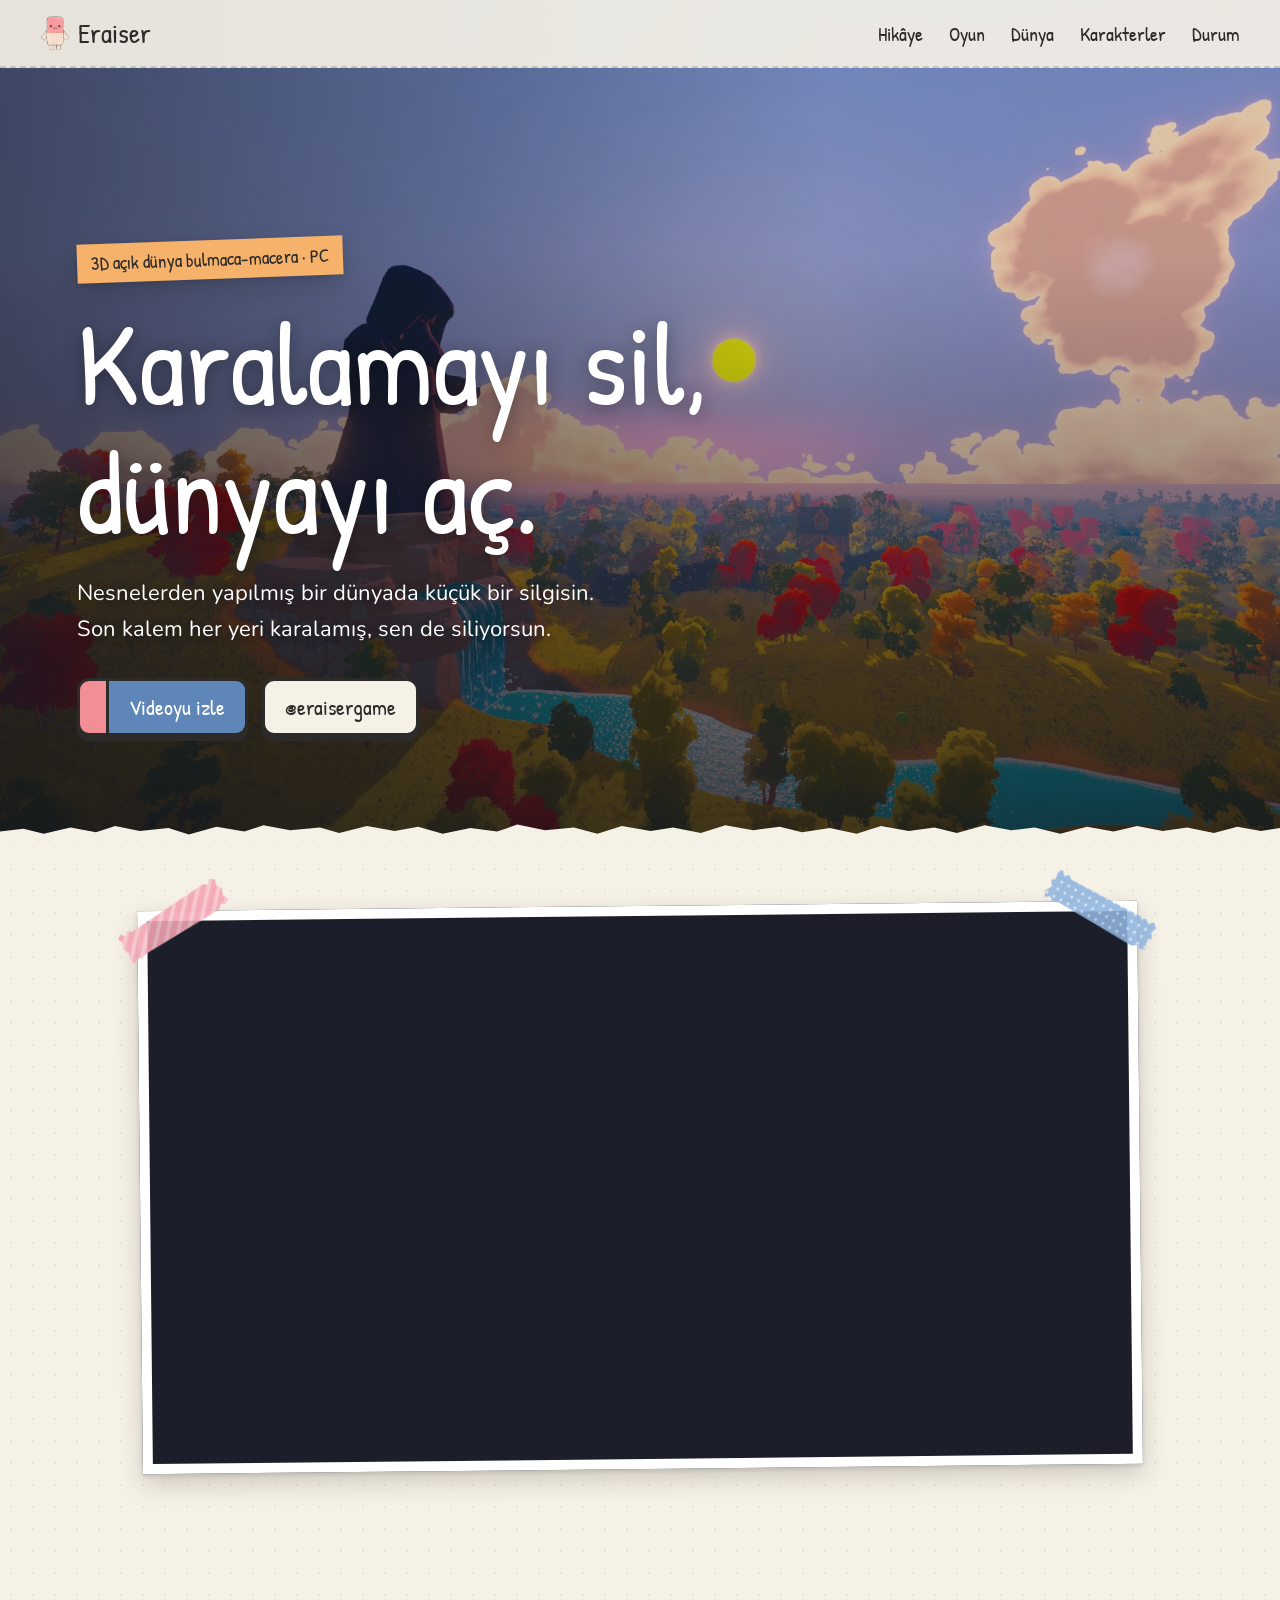
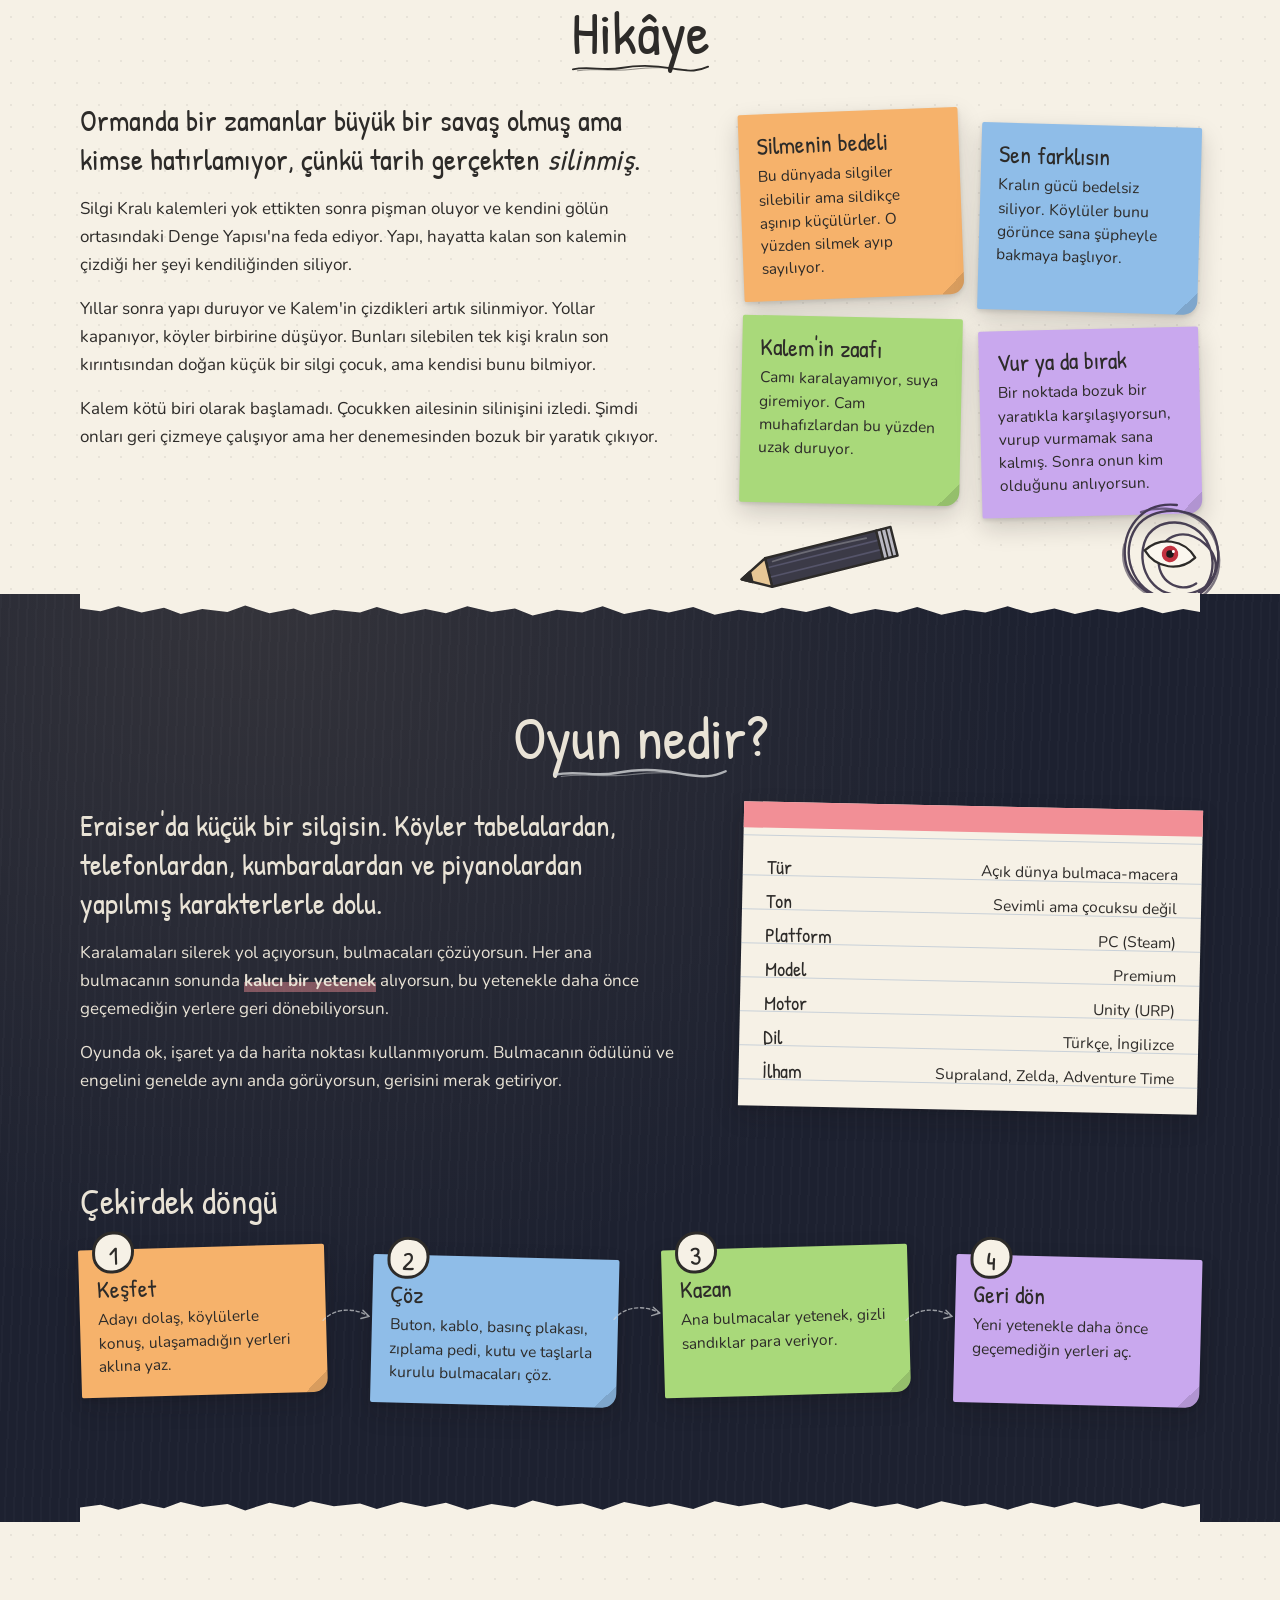
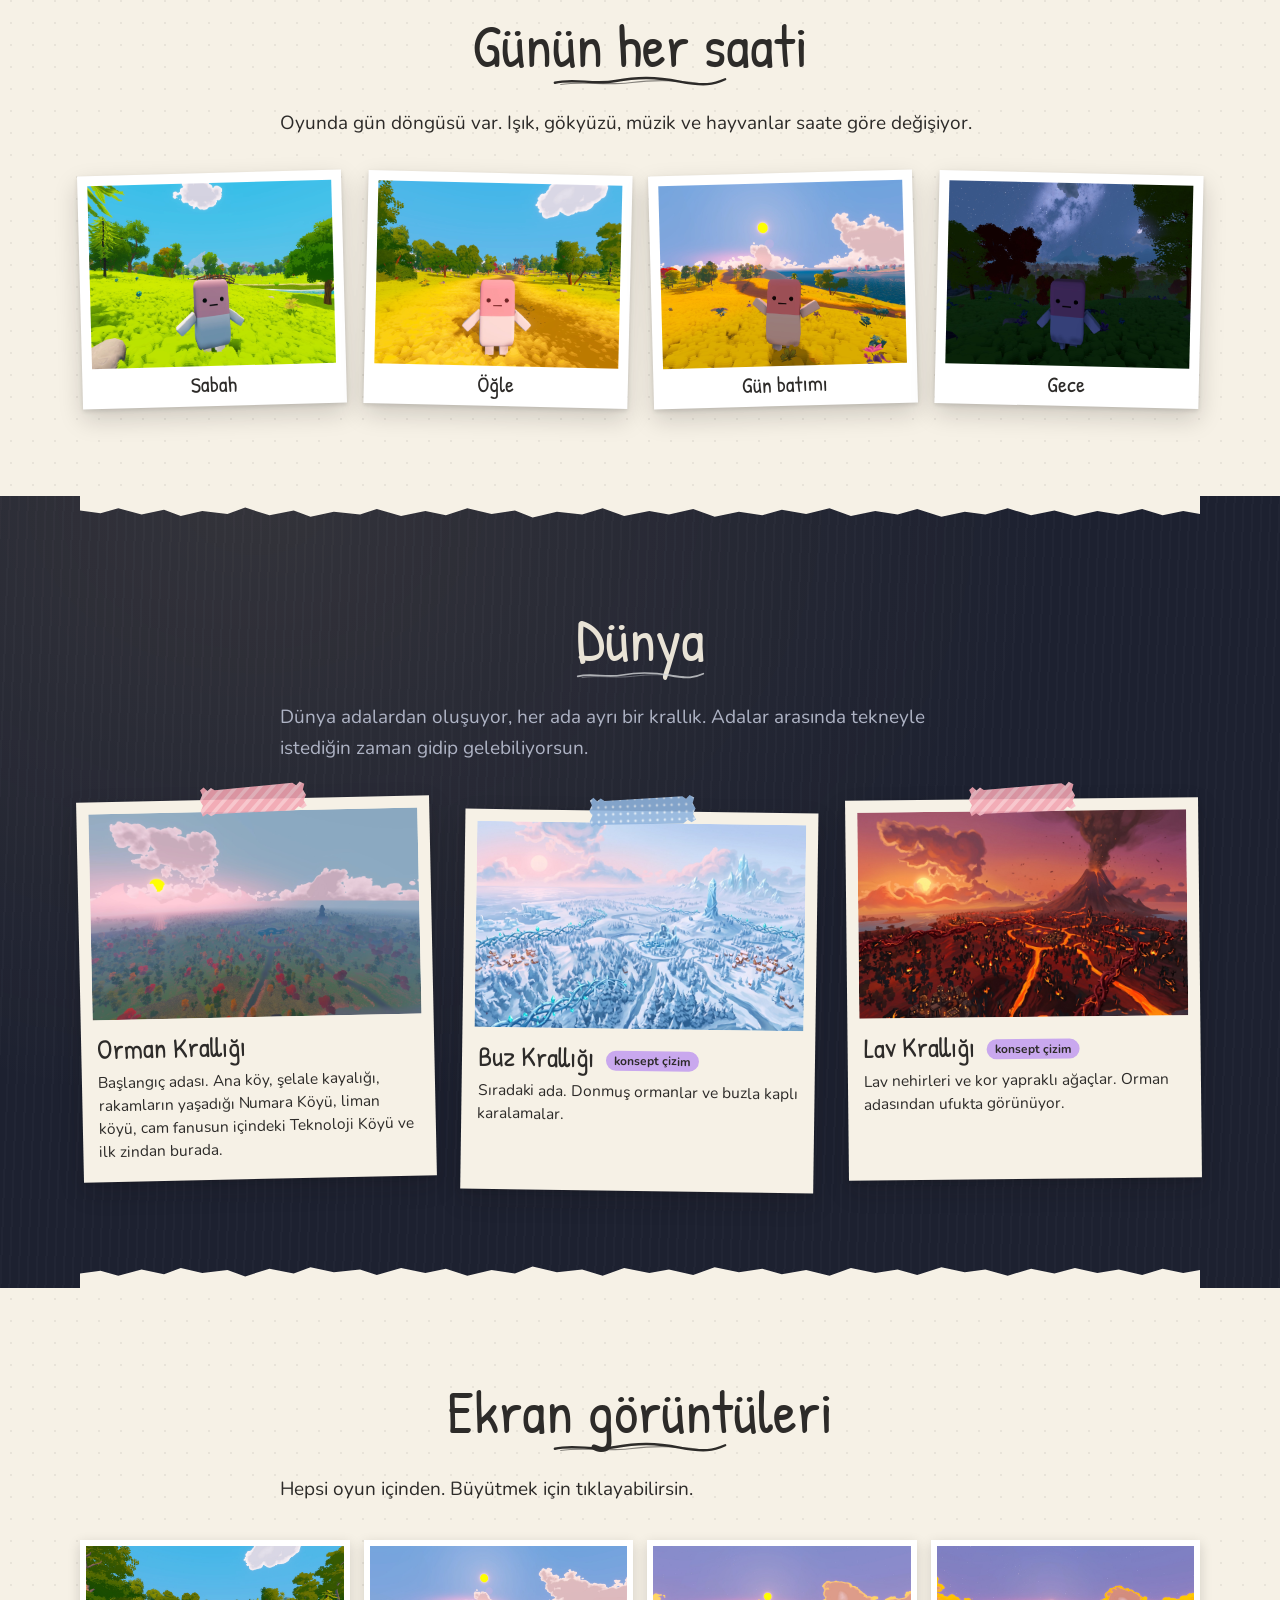
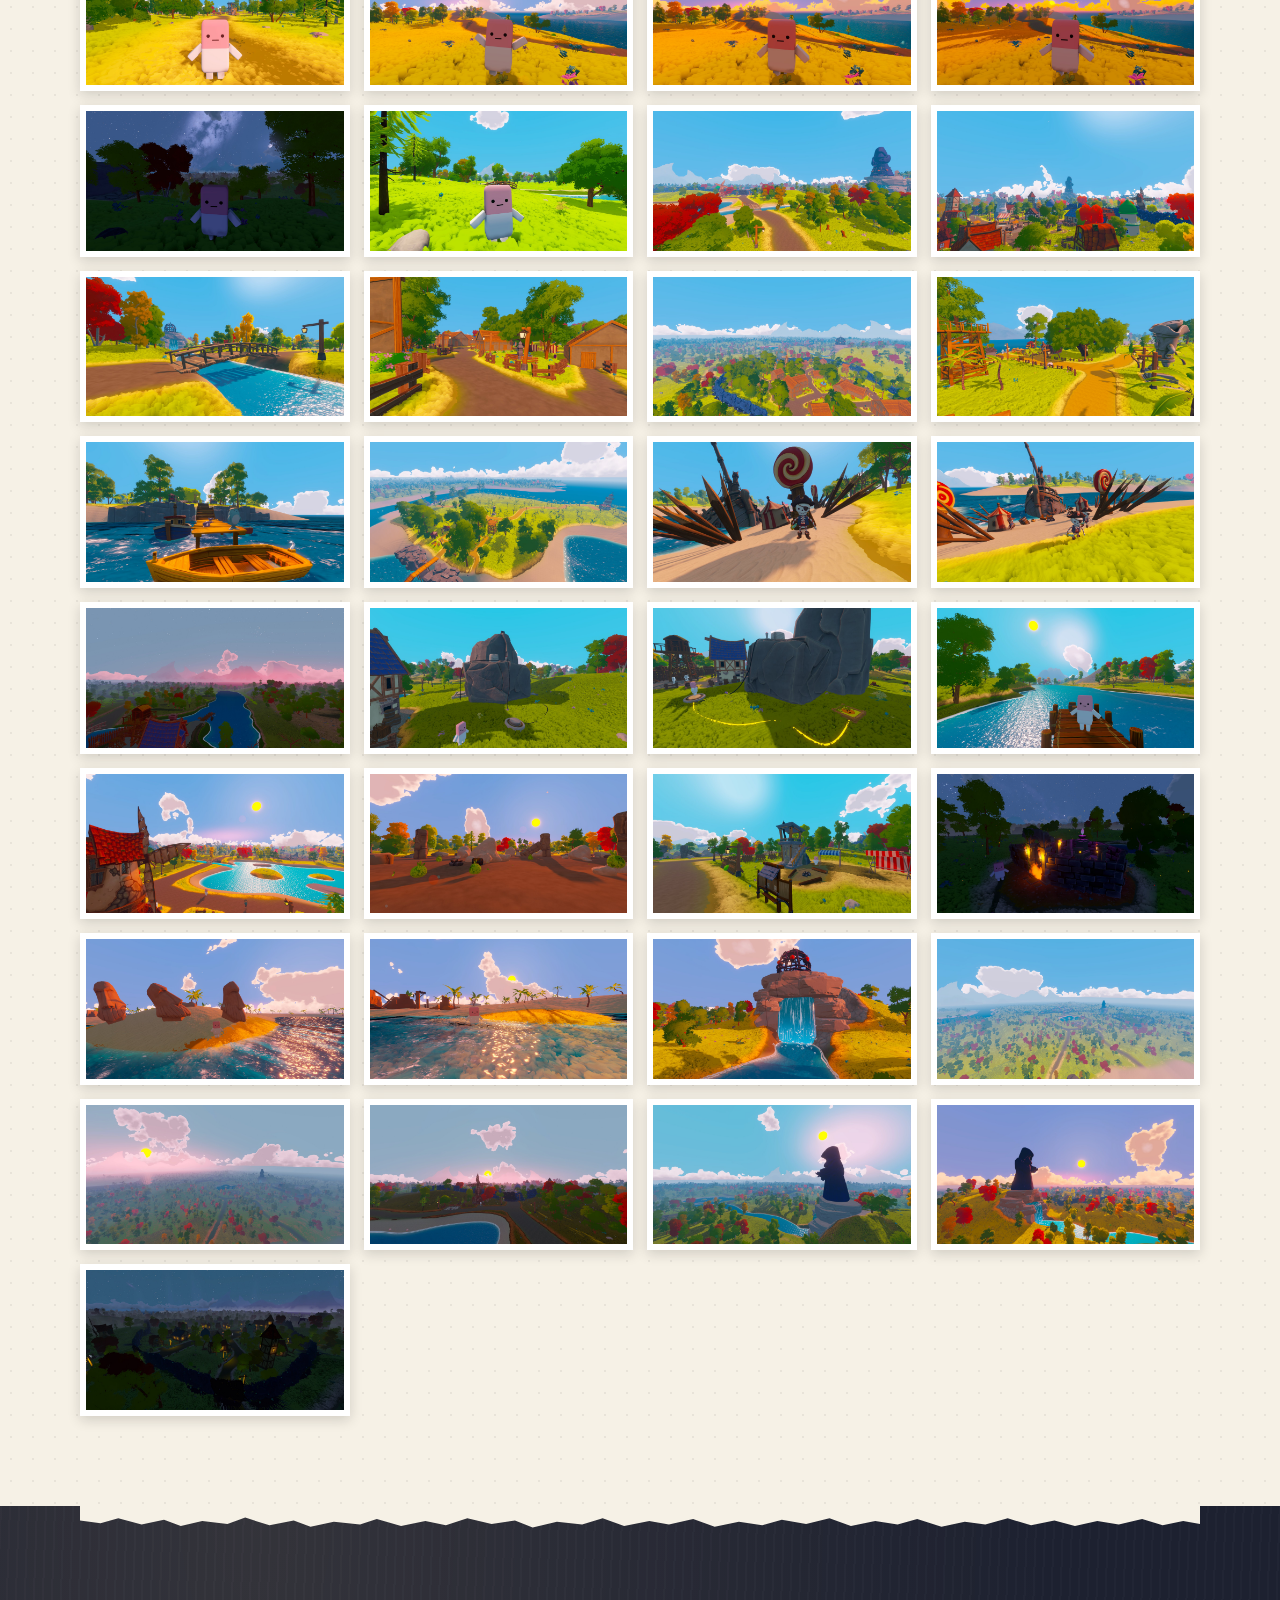
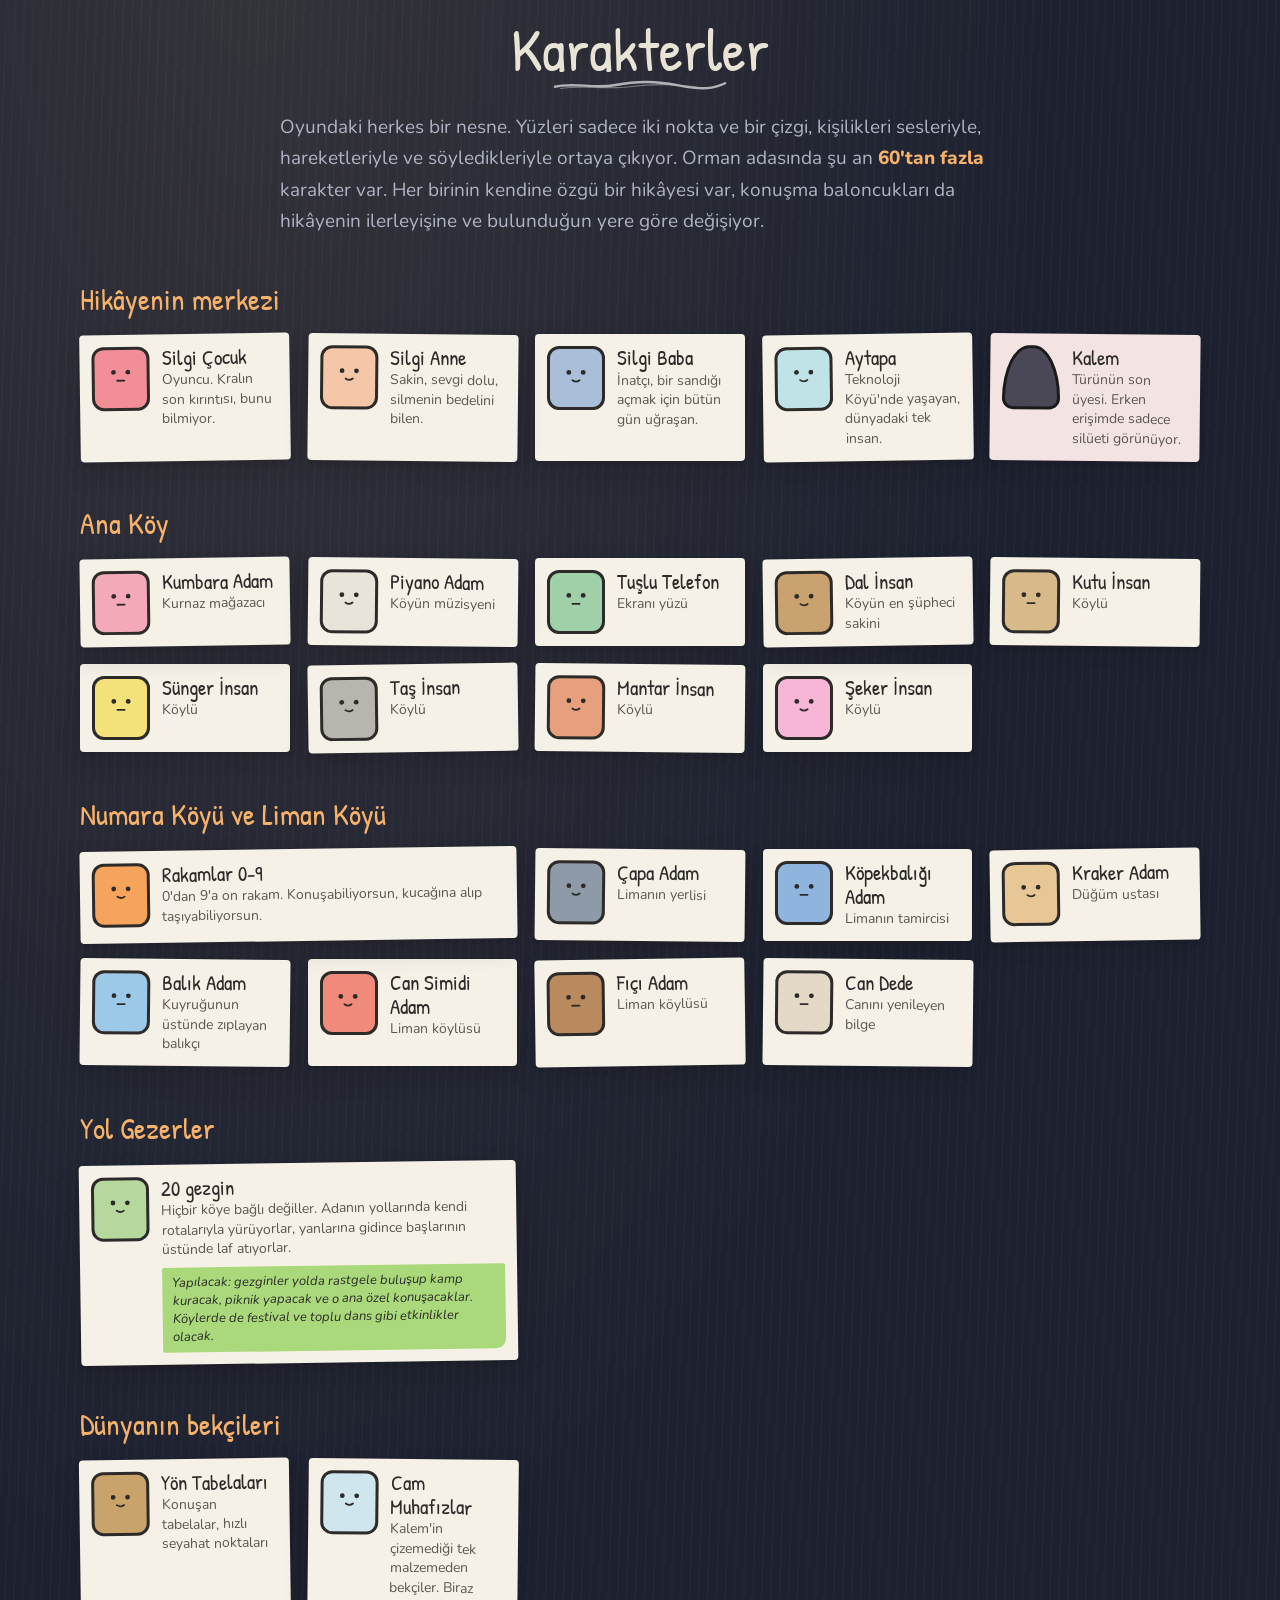
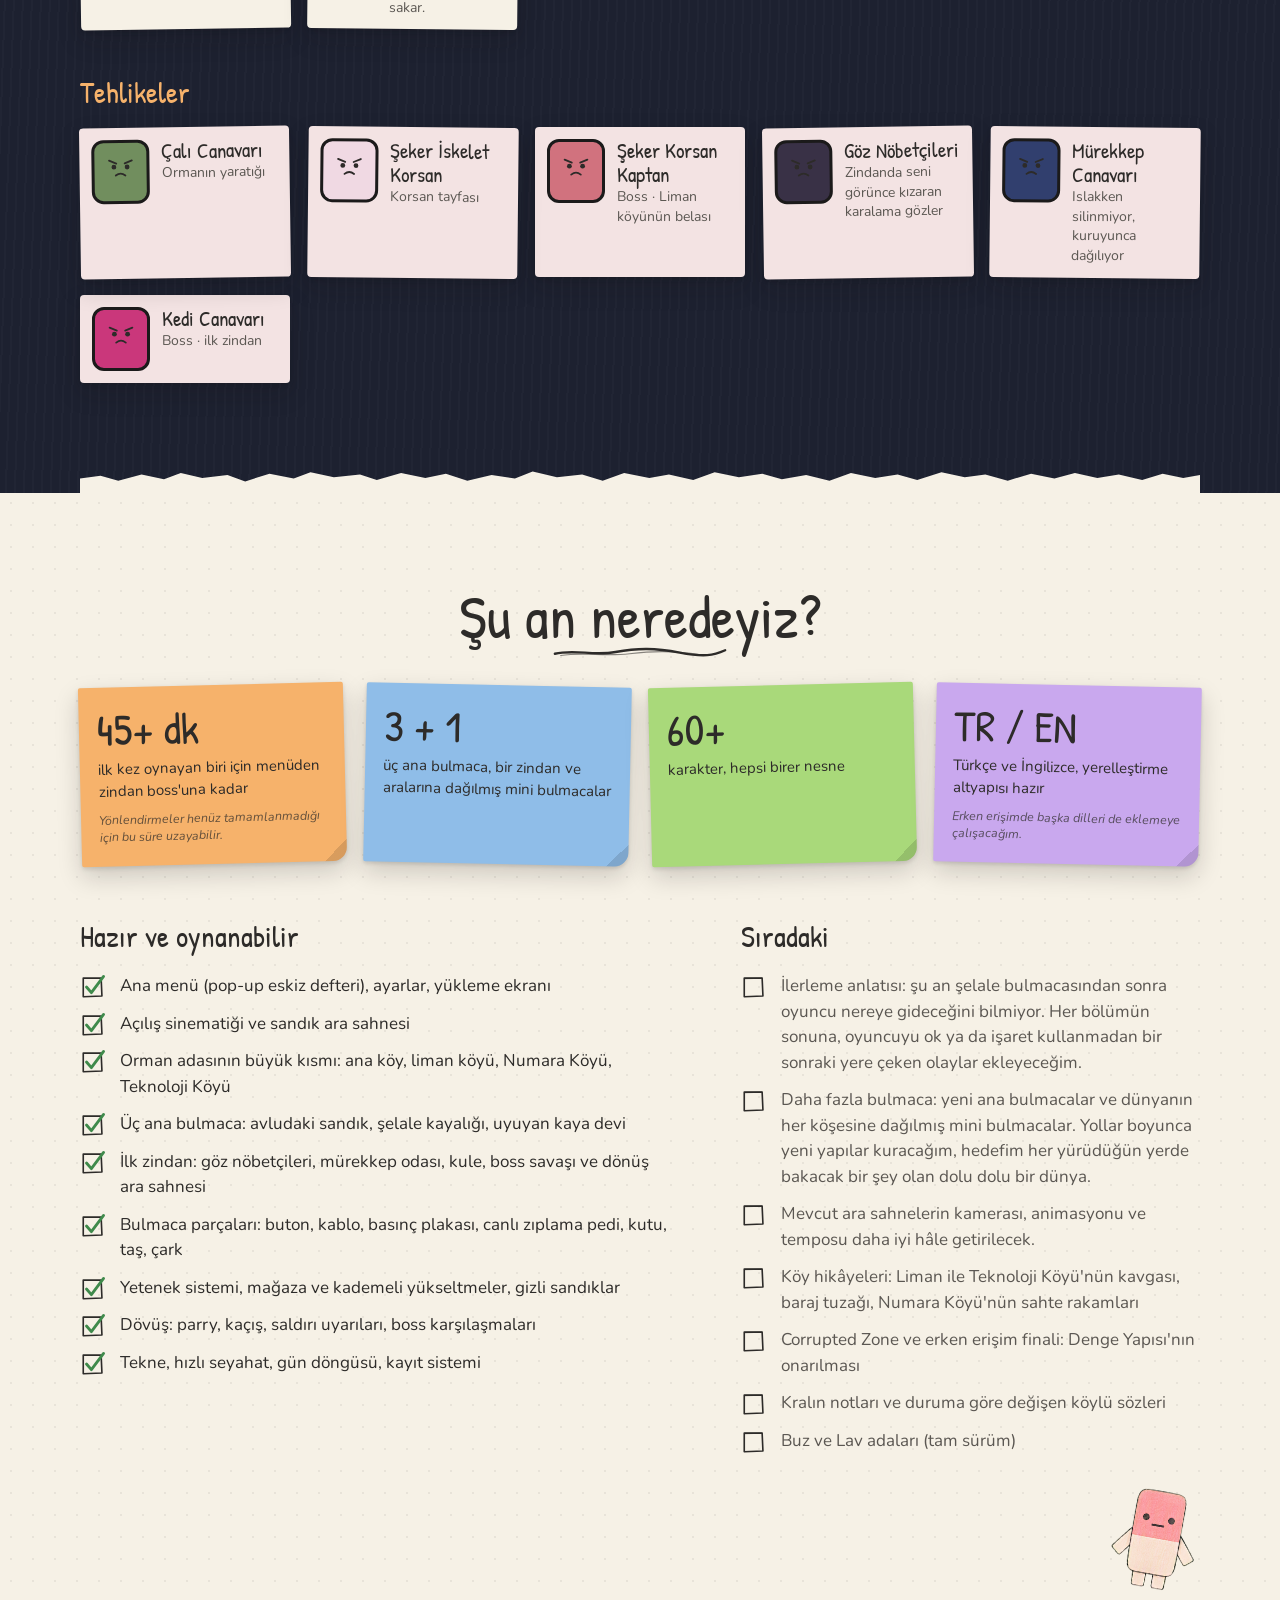
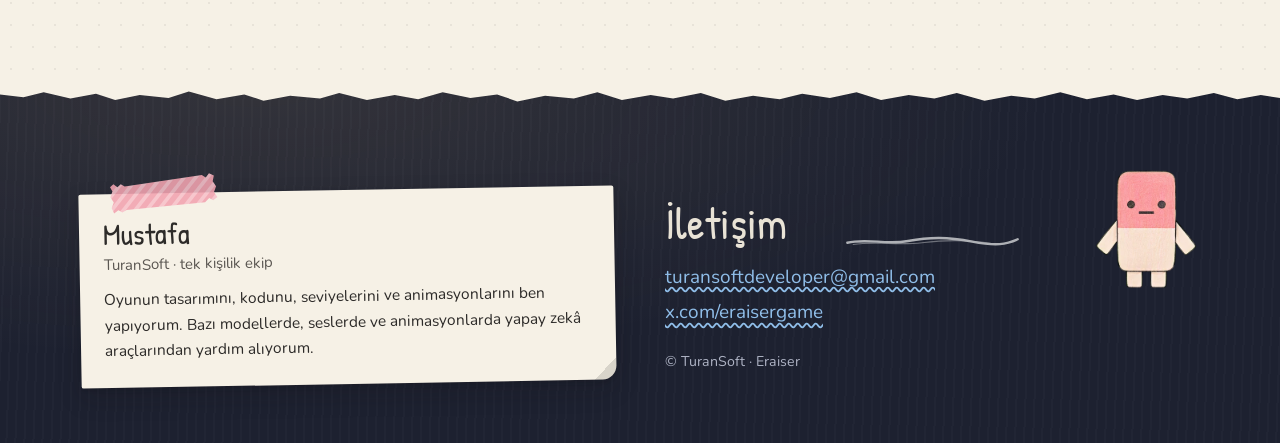
==== commit 75d454bd: "Metinler sadelesti, durum ve siradaki guncellendi, 60+ karakter, Yol Gezerler, bio, link onizlemesi" ====
--- a/index.html
+++ b/index.html
@@ -7,7 +7,11 @@
 <meta name="description" content="Eraiser: nesnelerden yapılmış canlı bir dünyada geçen 3D açık dünya bulmaca-macera oyunu. Son kalemin çizdiği karalamaları sil, dünyayı aç.">
 <meta property="og:title" content="Eraiser">
 <meta property="og:description" content="Karalamayı sil, dünyayı aç. 3D açık dünya bulmaca-macera, PC.">
-<meta property="og:image" content="gorseller/kapak.jpg">
+<meta property="og:type" content="website">
+<meta property="og:url" content="https://bymsec.github.io/Eraiser/">
+<meta property="og:image" content="https://bymsec.github.io/Eraiser/gorseller/kapak.jpg">
+<meta name="twitter:card" content="summary_large_image">
+<meta name="twitter:image" content="https://bymsec.github.io/Eraiser/gorseller/kapak.jpg">
 <link rel="icon" href="gorseller/ikon.png">
 <link rel="preconnect" href="https://fonts.googleapis.com">
 <link rel="preconnect" href="https://fonts.gstatic.com" crossorigin>
@@ -37,7 +41,7 @@
       <span class="silinen">Karalamayı<img class="karalama" src="svg/karalama-yogun.svg" alt=""><span class="sprite kosu silgi-gecen" aria-hidden="true"></span></span> sil,<br>
       dünyayı aç.
     </h1>
-    <p class="giris-alt">Küçük bir silgi, nesnelerden yapılmış canlı bir dünyada, hayatta kalan son kalemin çizdiği karalamalara karşı.</p>
+    <p class="giris-alt">Nesnelerden yapılmış bir dünyada küçük bir silgisin. Son kalem her yeri karalamış, sen de siliyorsun.</p>
     <div class="dugmeler">
       <a class="dugme-silgi" href="#video"><span>Videoyu izle</span></a>
       <a class="dugme-kagit" href="https://x.com/eraisergame" target="_blank" rel="noopener">@eraisergame</a>
@@ -62,17 +66,16 @@
   <h2>Hikâye</h2>
   <div class="iki-kolon">
     <div class="metin">
-      <p class="buyuk">Ormanın geçmişinde bir savaş var ve kimse onu hatırlamıyor, çünkü tarih kelimenin tam anlamıyla <em>silindi</em>.</p>
-      <p>Silgi Kralı, kalem türünü yok eden savaştan sonra pişman olur ve kendini gölün ortasındaki Denge Yapısı'na feda eder. Yapı, hayatta kalan son kalemin çizdiği her şeyi kendiliğinden siler.</p>
-      <p>Yıllar sonra yapı durur. Kalem'in karalamaları ilk kez kalıcı olur: yolları kapatır, köyleri birbirine düşürür. Bu yalanları silebilen tek kişi, kralın son kırıntısından doğmuş küçük bir silgi çocuktur. Ve bunu kendisi bilmez.</p>
-      <p>Kalem bir canavar değil, ailesinin silinişini izlemiş bir yetim. Kaybettiklerini geri çizmeye çalışıyor, her denemesi bozuk bir yaratık olarak çıkıyor.</p>
-      <blockquote><img src="svg/karalama-cizgi.svg" alt="">Silmek silmeyi doğurur. Oyunun sorusu: silebildiğin hâlde silmemeyi seçebilir misin?</blockquote>
+      <p class="buyuk">Ormanda bir zamanlar büyük bir savaş olmuş ama kimse hatırlamıyor, çünkü tarih gerçekten <em>silinmiş</em>.</p>
+      <p>Silgi Kralı kalemleri yok ettikten sonra pişman oluyor ve kendini gölün ortasındaki Denge Yapısı'na feda ediyor. Yapı, hayatta kalan son kalemin çizdiği her şeyi kendiliğinden siliyor.</p>
+      <p>Yıllar sonra yapı duruyor ve Kalem'in çizdikleri artık silinmiyor. Yollar kapanıyor, köyler birbirine düşüyor. Bunları silebilen tek kişi kralın son kırıntısından doğan küçük bir silgi çocuk, ama kendisi bunu bilmiyor.</p>
+      <p>Kalem kötü biri olarak başlamadı. Çocukken ailesinin silinişini izledi. Şimdi onları geri çizmeye çalışıyor ama her denemesinden bozuk bir yaratık çıkıyor.</p>
     </div>
     <div class="notlar">
-      <div class="not not-turuncu"><b>Silmenin bedeli</b>Her silgi bedeniyle siler ve sildikçe aşınır. Bu yüzden silgiler silmez: yasak ve ayıp.</div>
-      <div class="not not-mavi"><b>Sen farklısın</b>Kralın gücü bedelsiz siler. Köylüler bunu görünce sana şüpheyle bakmaya başlar.</div>
-      <div class="not not-yesil"><b>Kalem'in zaafı</b>Camı karalayamaz, suya giremez. Cam muhafızlardan uzak durur.</div>
-      <div class="not not-mor"><b>Tek ahlaki an</b>Bozuk bir yaratıkla karşılaşırsın: vurabilir ya da bırakabilirsin. Sonra onu tanırsın.</div>
+      <div class="not not-turuncu"><b>Silmenin bedeli</b>Bu dünyada silgiler silebilir ama sildikçe aşınıp küçülürler. O yüzden silmek ayıp sayılıyor.</div>
+      <div class="not not-mavi"><b>Sen farklısın</b>Kralın gücü bedelsiz siliyor. Köylüler bunu görünce sana şüpheyle bakmaya başlıyor.</div>
+      <div class="not not-yesil"><b>Kalem'in zaafı</b>Camı karalayamıyor, suya giremiyor. Cam muhafızlardan bu yüzden uzak duruyor.</div>
+      <div class="not not-mor"><b>Vur ya da bırak</b>Bir noktada bozuk bir yaratıkla karşılaşıyorsun, vurup vurmamak sana kalmış. Sonra onun kim olduğunu anlıyorsun.</div>
       <img class="suslu goz" src="svg/karalama-goz.svg" alt="">
       <img class="suslu kalem" src="svg/kalem.svg" alt="">
     </div>
@@ -85,9 +88,9 @@
   <h2>Oyun nedir?</h2>
   <div class="iki-kolon">
     <div class="metin">
-      <p class="buyuk">Eraiser'da küçük bir silgisin. Dünya tabelalardan, telefonlardan, kumbaralardan ve piyanolardan yapılmış karakterlerle dolu.</p>
-      <p>Karalamaları silerek yol açıyor, dünyaya dağılmış bulmacaları çözüyor, her ana bulmacada <strong>kalıcı bir yetenek</strong> kazanıyorsun. Her yetenek, önünden geçip ulaşamadığın yerlere geri dönmen için bir sebep.</p>
-      <p>Oyuna ok, işaret ya da harita noktası koymuyoruz. Bulmacanın ödülü ve engeli aynı karede görünür, oyuncu merakla ilerler.</p>
+      <p class="buyuk">Eraiser'da küçük bir silgisin. Köyler tabelalardan, telefonlardan, kumbaralardan ve piyanolardan yapılmış karakterlerle dolu.</p>
+      <p>Karalamaları silerek yol açıyorsun, bulmacaları çözüyorsun. Her ana bulmacanın sonunda <strong>kalıcı bir yetenek</strong> alıyorsun, bu yetenekle daha önce geçemediğin yerlere geri dönebiliyorsun.</p>
+      <p>Oyunda ok, işaret ya da harita noktası kullanmıyorum. Bulmacanın ödülünü ve engelini genelde aynı anda görüyorsun, gerisini merak getiriyor.</p>
     </div>
     <ul class="fis">
       <li><b>Tür</b><span>Açık dünya bulmaca-macera</span></li>
@@ -102,10 +105,10 @@
 
   <h3 class="ara-baslik">Çekirdek döngü</h3>
   <ol class="dongu">
-    <li class="not not-turuncu"><span>1</span><b>Keşfet</b><p>Açık dünyada dolaş, köylülerle tanış, ulaşamadığın yerleri gör.</p></li>
+    <li class="not not-turuncu"><span>1</span><b>Keşfet</b><p>Adayı dolaş, köylülerle konuş, ulaşamadığın yerleri aklına yaz.</p></li>
     <li class="not not-mavi"><span>2</span><b>Çöz</b><p>Buton, kablo, basınç plakası, zıplama pedi, kutu ve taşlarla kurulu bulmacaları çöz.</p></li>
-    <li class="not not-yesil"><span>3</span><b>Kazan</b><p>Her ana bulmaca kalıcı bir yetenek, her gizli sandık para verir.</p></li>
-    <li class="not not-mor"><span>4</span><b>Geri dön</b><p>Yeni yetenekle eski engelleri aş. Kilitli kalan her yer bir vaat.</p></li>
+    <li class="not not-yesil"><span>3</span><b>Kazan</b><p>Ana bulmacalar yetenek, gizli sandıklar para veriyor.</p></li>
+    <li class="not not-mor"><span>4</span><b>Geri dön</b><p>Yeni yetenekle daha önce geçemediğin yerleri aç.</p></li>
   </ol>
   <div class="kenar kenar-alt"></div>
 </section>
@@ -113,7 +116,7 @@
 <!-- ============ GÜN DÖNGÜSÜ ============ -->
 <section class="bolum" id="saatler">
   <h2>Günün her saati</h2>
-  <p class="aciklama">Dünya kendi gün döngüsüyle yaşıyor. Işık, gökyüzü, müzik ve hayvanlar saate göre değişiyor.</p>
+  <p class="aciklama">Oyunda gün döngüsü var. Işık, gökyüzü, müzik ve hayvanlar saate göre değişiyor.</p>
   <div class="saatler">
     <figure><img src="gorseller/saat-sabah.jpg" alt="Sabah" loading="lazy" onerror="this.remove()"><figcaption>Sabah</figcaption></figure>
     <figure><img src="gorseller/saat-oglen.jpg" alt="Öğle" loading="lazy" onerror="this.remove()"><figcaption>Öğle</figcaption></figure>
@@ -126,11 +129,11 @@
 <section class="bolum masa" id="dunya">
   <div class="kenar kenar-ust"></div>
   <h2>Dünya</h2>
-  <p class="aciklama">Dünya adalardan oluşuyor, her ada ayrı bir krallık. Adalar arasında tekneyle serbestçe gidip geliniyor.</p>
+  <p class="aciklama">Dünya adalardan oluşuyor, her ada ayrı bir krallık. Adalar arasında tekneyle istediğin zaman gidip gelebiliyorsun.</p>
   <div class="kartlar">
-    <article class="kart"><img class="bant" src="svg/bant.svg" alt=""><div class="kart-gorsel"><img src="gorseller/dunya-orman.jpg" alt="" onerror="this.remove()"></div><h3>Orman Krallığı</h3><p>Başlangıç adası. Ana köy, şelale kayalığı, rakamların yaşadığı Numara Köyü, liman köyü, cam fanusun içindeki Teknoloji Köyü ve ilk zindan.</p></article>
-    <article class="kart"><img class="bant" src="svg/bant-mavi.svg" alt=""><div class="kart-gorsel"><img src="gorseller/dunya-buz.jpg" alt="" onerror="this.remove()"></div><h3>Buz Krallığı <small class="konsept">konsept çizim</small></h3><p>Sıradaki ada. Donmuş ormanlar ve buzla örülmüş karalamalar.</p></article>
-    <article class="kart"><img class="bant" src="svg/bant.svg" alt=""><div class="kart-gorsel"><img src="gorseller/dunya-lav.jpg" alt="" onerror="this.remove()"></div><h3>Lav Krallığı <small class="konsept">konsept çizim</small></h3><p>Lav nehirleri, kor yapraklı ağaçlar. Orman adasından ufukta silueti görünüyor.</p></article>
+    <article class="kart"><img class="bant" src="svg/bant.svg" alt=""><div class="kart-gorsel"><img src="gorseller/dunya-orman.jpg" alt="" onerror="this.remove()"></div><h3>Orman Krallığı</h3><p>Başlangıç adası. Ana köy, şelale kayalığı, rakamların yaşadığı Numara Köyü, liman köyü, cam fanusun içindeki Teknoloji Köyü ve ilk zindan burada.</p></article>
+    <article class="kart"><img class="bant" src="svg/bant-mavi.svg" alt=""><div class="kart-gorsel"><img src="gorseller/dunya-buz.jpg" alt="" onerror="this.remove()"></div><h3>Buz Krallığı <small class="konsept">konsept çizim</small></h3><p>Sıradaki ada. Donmuş ormanlar ve buzla kaplı karalamalar.</p></article>
+    <article class="kart"><img class="bant" src="svg/bant.svg" alt=""><div class="kart-gorsel"><img src="gorseller/dunya-lav.jpg" alt="" onerror="this.remove()"></div><h3>Lav Krallığı <small class="konsept">konsept çizim</small></h3><p>Lav nehirleri ve kor yapraklı ağaçlar. Orman adasından ufukta görünüyor.</p></article>
   </div>
   <div class="kenar kenar-alt"></div>
 </section>
@@ -138,7 +141,7 @@
 <!-- ============ GALERİ ============ -->
 <section class="bolum" id="galeri">
   <h2>Ekran görüntüleri</h2>
-  <p class="aciklama">Hepsi oyun içinden. Büyütmek için tıkla, oklarla gez.</p>
+  <p class="aciklama">Hepsi oyun içinden. Büyütmek için tıklayabilirsin.</p>
   <div class="galeri">
     <img src="gorseller/galeri/01.jpg" alt="Eraiser ekran görüntüsü" loading="lazy" onerror="this.remove()">
     <img src="gorseller/galeri/02.jpg" alt="Eraiser ekran görüntüsü" loading="lazy" onerror="this.remove()">
@@ -180,7 +183,7 @@
 <section class="bolum masa" id="karakterler">
   <div class="kenar kenar-ust"></div>
   <h2>Karakterler</h2>
-  <p class="aciklama">Herkes bir nesne. Yüzleri iki nokta ve bir çizgi, kişilikleri sesleri, animasyonları ve sözleriyle. Orman adasında şimdiden <b class="vurgu">40'tan fazla</b> karakter yaşıyor.</p>
+  <p class="aciklama">Oyundaki herkes bir nesne. Yüzleri sadece iki nokta ve bir çizgi, kişilikleri sesleriyle, hareketleriyle ve söyledikleriyle ortaya çıkıyor. Orman adasında şu an <b class="vurgu">60'tan fazla</b> karakter var. Her birinin kendine özgü bir hikâyesi var, konuşma baloncukları da hikâyenin ilerleyişine ve bulunduğun yere göre değişiyor.</p>
 
   <h3 class="grup-baslik">Hikâyenin merkezi</h3>
   <div class="karakterler">
@@ -188,7 +191,7 @@
     <div class="karakter" style="--renk:#f6c6a8"><i></i><b>Silgi Anne</b><span>Sakin, sevgi dolu, silmenin bedelini bilen.</span></div>
     <div class="karakter" style="--renk:#a9bfd9"><i></i><b>Silgi Baba</b><span>İnatçı, bir sandığı açmak için bütün gün uğraşan.</span></div>
     <div class="karakter" style="--renk:#bfe3e6"><i></i><b>Aytapa</b><span>Teknoloji Köyü'nde yaşayan, dünyadaki tek insan.</span></div>
-    <div class="karakter tehlike" style="--renk:#4a4858"><i></i><b>Kalem</b><span>Türünün son üyesi. Erken erişimde yalnızca silüeti görünür.</span></div>
+    <div class="karakter tehlike" style="--renk:#4a4858"><i></i><b>Kalem</b><span>Türünün son üyesi. Erken erişimde sadece silüeti görünüyor.</span></div>
   </div>
 
   <h3 class="grup-baslik">Ana Köy</h3>
@@ -206,7 +209,7 @@
 
   <h3 class="grup-baslik">Numara Köyü ve Liman Köyü</h3>
   <div class="karakterler">
-    <div class="karakter genis" style="--renk:#f6a45c"><i></i><b>Rakamlar 0-9</b><span>On rakamın yaşadığı köy. Konuşulabilir, kucağa alınıp taşınabilirler.</span></div>
+    <div class="karakter genis" style="--renk:#f6a45c"><i></i><b>Rakamlar 0-9</b><span>0'dan 9'a on rakam. Konuşabiliyorsun, kucağına alıp taşıyabiliyorsun.</span></div>
     <div class="karakter" style="--renk:#8e9aa8"><i></i><b>Çapa Adam</b><span>Limanın yerlisi</span></div>
     <div class="karakter" style="--renk:#8fb4de"><i></i><b>Köpekbalığı Adam</b><span>Limanın tamircisi</span></div>
     <div class="karakter" style="--renk:#e7c796"><i></i><b>Kraker Adam</b><span>Düğüm ustası</span></div>
@@ -216,6 +219,11 @@
     <div class="karakter" style="--renk:#e3d9c6"><i></i><b>Can Dede</b><span>Canını yenileyen bilge</span></div>
   </div>
 
+  <h3 class="grup-baslik">Yol Gezerler</h3>
+  <div class="karakterler">
+    <div class="karakter genis" style="--renk:#b5d99c"><i></i><b>20 gezgin</b><span>Hiçbir köye bağlı değiller. Adanın yollarında kendi rotalarıyla yürüyorlar, yanlarına gidince başlarının üstünde laf atıyorlar.</span><small>Yapılacak: gezginler yolda rastgele buluşup kamp kuracak, piknik yapacak ve o ana özel konuşacaklar. Köylerde de festival ve toplu dans gibi etkinlikler olacak.</small></div>
+  </div>
+
   <h3 class="grup-baslik">Dünyanın bekçileri</h3>
   <div class="karakterler">
     <div class="karakter" style="--renk:#c9a36a"><i></i><b>Yön Tabelaları</b><span>Konuşan tabelalar, hızlı seyahat noktaları</span></div>
@@ -227,8 +235,8 @@
     <div class="karakter tehlike" style="--renk:#6f8f5a"><i></i><b>Çalı Canavarı</b><span>Ormanın yaratığı</span></div>
     <div class="karakter tehlike" style="--renk:#f2d8e4"><i></i><b>Şeker İskelet Korsan</b><span>Korsan tayfası</span></div>
     <div class="karakter tehlike" style="--renk:#d9707d"><i></i><b>Şeker Korsan Kaptan</b><span>Boss · Liman köyünün belası</span></div>
-    <div class="karakter tehlike" style="--renk:#3a3148"><i></i><b>Göz Nöbetçileri</b><span>Zindanda bakarken kızaran karalama gözler</span></div>
-    <div class="karakter tehlike" style="--renk:#2f3f73"><i></i><b>Mürekkep Canavarı</b><span>Islakken silinmez, kuruyunca biter</span></div>
+    <div class="karakter tehlike" style="--renk:#3a3148"><i></i><b>Göz Nöbetçileri</b><span>Zindanda seni görünce kızaran karalama gözler</span></div>
+    <div class="karakter tehlike" style="--renk:#2f3f73"><i></i><b>Mürekkep Canavarı</b><span>Islakken silinmiyor, kuruyunca dağılıyor</span></div>
     <div class="karakter tehlike" style="--renk:#d6337f"><i></i><b>Kedi Canavarı</b><span>Boss · ilk zindan</span></div>
   </div>
   <div class="kenar kenar-alt"></div>
@@ -238,10 +246,10 @@
 <section class="bolum" id="durum">
   <h2>Şu an neredeyiz?</h2>
   <div class="sayilar">
-    <div class="not not-turuncu"><b>~22 dk</b>kesintisiz oynanabilir akış, menüden zindan boss'una</div>
-    <div class="not not-mavi"><b>3 + 1</b>üç ana bulmaca ve bir tam zindan</div>
-    <div class="not not-yesil"><b>40+</b>karakter, her biri bir nesne</div>
-    <div class="not not-mor"><b>TR / EN</b>iki dilde, yerelleştirme altyapısı kurulu</div>
+    <div class="not not-turuncu"><b>45+ dk</b>ilk kez oynayan biri için menüden zindan boss'una kadar<small>Yönlendirmeler henüz tamamlanmadığı için bu süre uzayabilir.</small></div>
+    <div class="not not-mavi"><b>3 + 1</b>üç ana bulmaca, bir zindan ve aralarına dağılmış mini bulmacalar</div>
+    <div class="not not-yesil"><b>60+</b>karakter, hepsi birer nesne</div>
+    <div class="not not-mor"><b>TR / EN</b>Türkçe ve İngilizce, yerelleştirme altyapısı hazır<small>Erken erişimde başka dilleri de eklemeye çalışacağım.</small></div>
   </div>
   <div class="iki-kolon">
     <div>
@@ -261,6 +269,9 @@
     <div>
       <h3 class="alt-baslik">Sıradaki</h3>
       <ul class="liste sirada">
+        <li>İlerleme anlatısı: şu an şelale bulmacasından sonra oyuncu nereye gideceğini bilmiyor. Her bölümün sonuna, oyuncuyu ok ya da işaret kullanmadan bir sonraki yere çeken olaylar ekleyeceğim.</li>
+        <li>Daha fazla bulmaca: yeni ana bulmacalar ve dünyanın her köşesine dağılmış mini bulmacalar. Yollar boyunca yeni yapılar kuracağım, hedefim her yürüdüğün yerde bakacak bir şey olan dolu dolu bir dünya.</li>
+        <li>Mevcut ara sahnelerin kamerası, animasyonu ve temposu daha iyi hâle getirilecek.</li>
         <li>Köy hikâyeleri: Liman ile Teknoloji Köyü'nün kavgası, baraj tuzağı, Numara Köyü'nün sahte rakamları</li>
         <li>Corrupted Zone ve erken erişim finali: Denge Yapısı'nın onarılması</li>
         <li>Kralın notları ve duruma göre değişen köylü sözleri</li>
@@ -281,7 +292,7 @@
       <div>
         <b>Mustafa</b>
         <span>TuranSoft · tek kişilik ekip</span>
-        <p>Tasarım, programlama, seviye tasarımı, animasyon ve prodüksiyon.</p>
+        <p>Oyunun tasarımını, kodunu, seviyelerini ve animasyonlarını ben yapıyorum. Bazı modellerde, seslerde ve animasyonlarda yapay zekâ araçlarından yardım alıyorum.</p>
       </div>
     </div>
     <div class="iletisim">
--- a/stil.css
+++ b/stil.css
@@ -295,6 +295,7 @@
 .karakter.tehlike i:not(.siluet) { background-color: var(--renk); }
 .karakter b { font-family: var(--el); font-weight: 400; font-size: 21px; line-height: 1.15; }
 .karakter span { font-size: 14px; line-height: 1.4; color: var(--grafit-2); }
+.karakter small { grid-column: 2; margin-top: 8px; padding: 6px 10px; font-size: 13px; line-height: 1.4; font-style: italic; background: var(--not-yesil); border-radius: 2px 2px 10px 2px; }
 .karakter.tehlike { background: #f3e3e3; }
 .karakter i.kizgin, .karakter i.siluet { border-color: #1b1a1a; }
 
@@ -304,6 +305,7 @@
 .sayilar .not:nth-child(even) { transform: rotate(1.2deg); }
 .sayilar b { font-size: 44px; }
 .sayilar .not { font-size: 15px; line-height: 1.45; }
+.not small { display: block; margin-top: 8px; font-size: 12.5px; line-height: 1.4; opacity: .72; font-style: italic; }
 .alt-baslik { font-size: 30px; margin-bottom: 14px; }
 .liste { list-style: none; padding: 0; margin: 0; }
 .liste li { position: relative; padding: 6px 0 6px 40px; line-height: 1.5; }
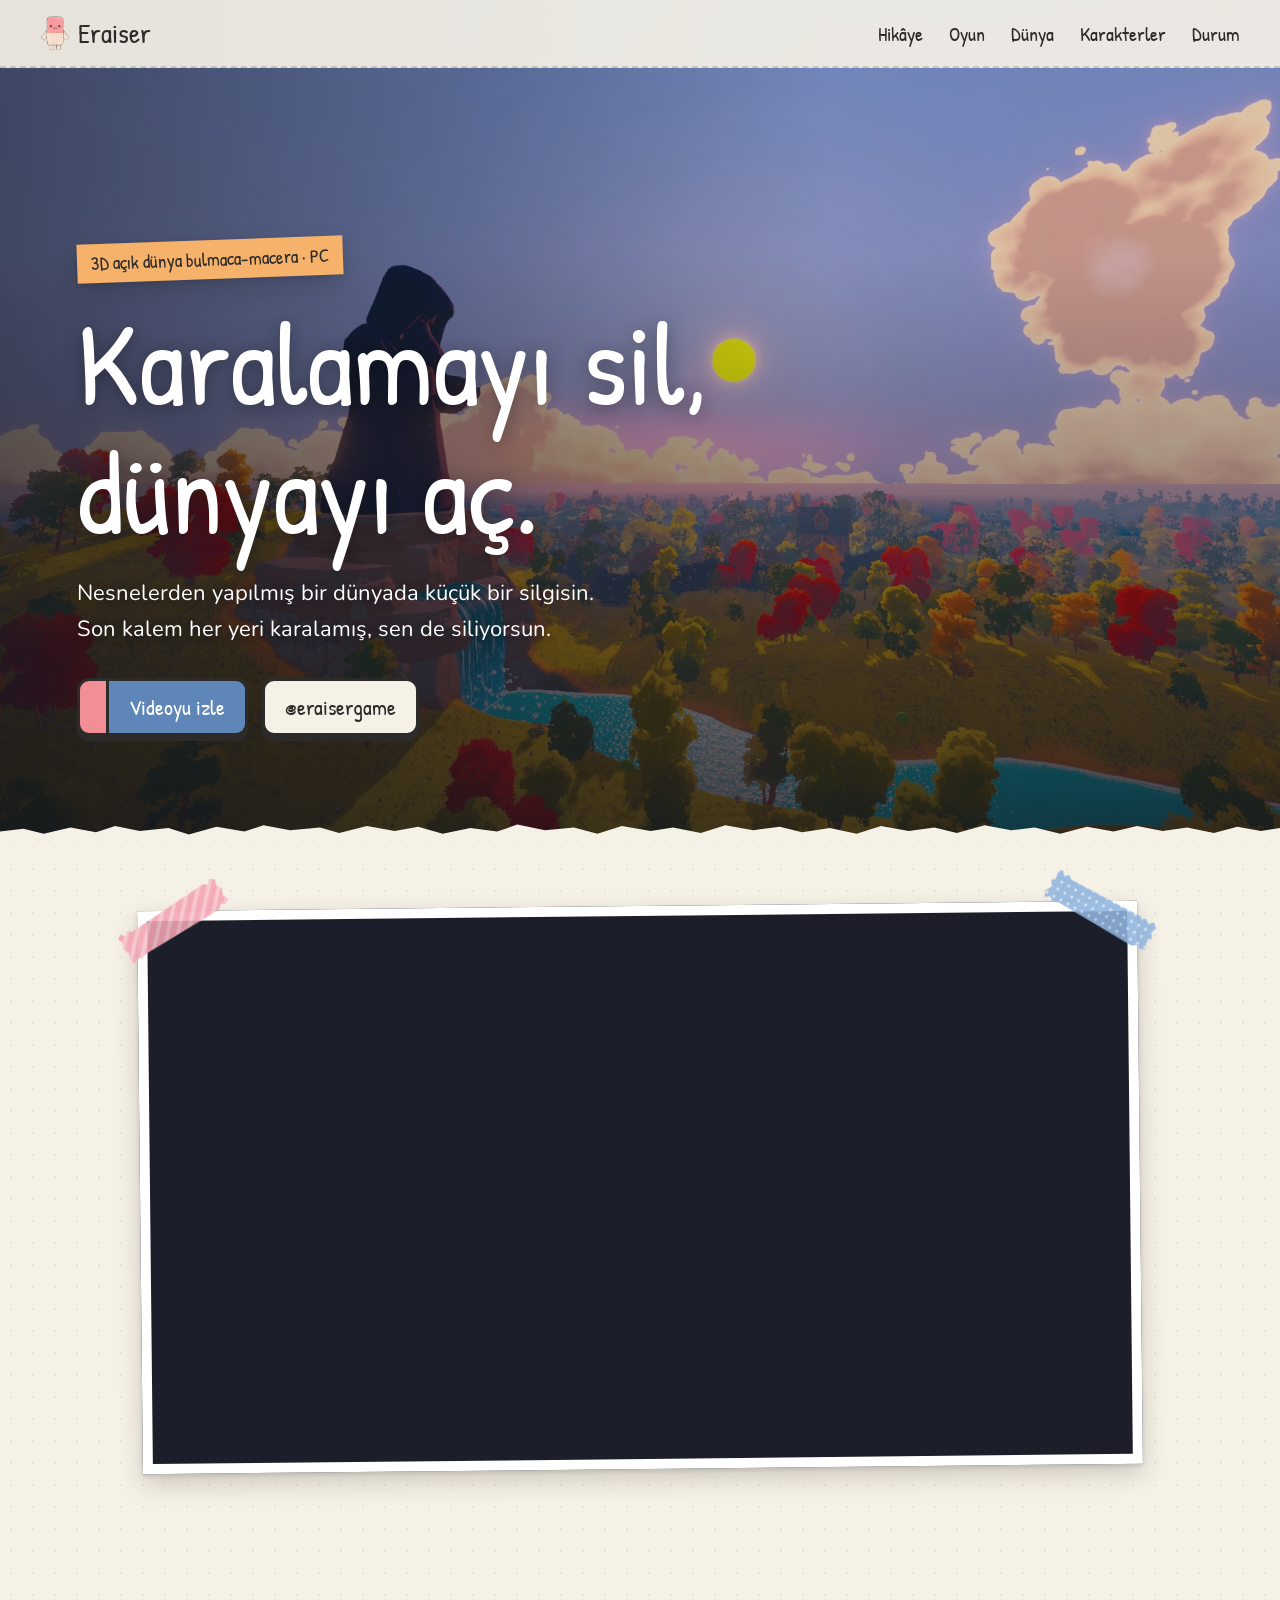
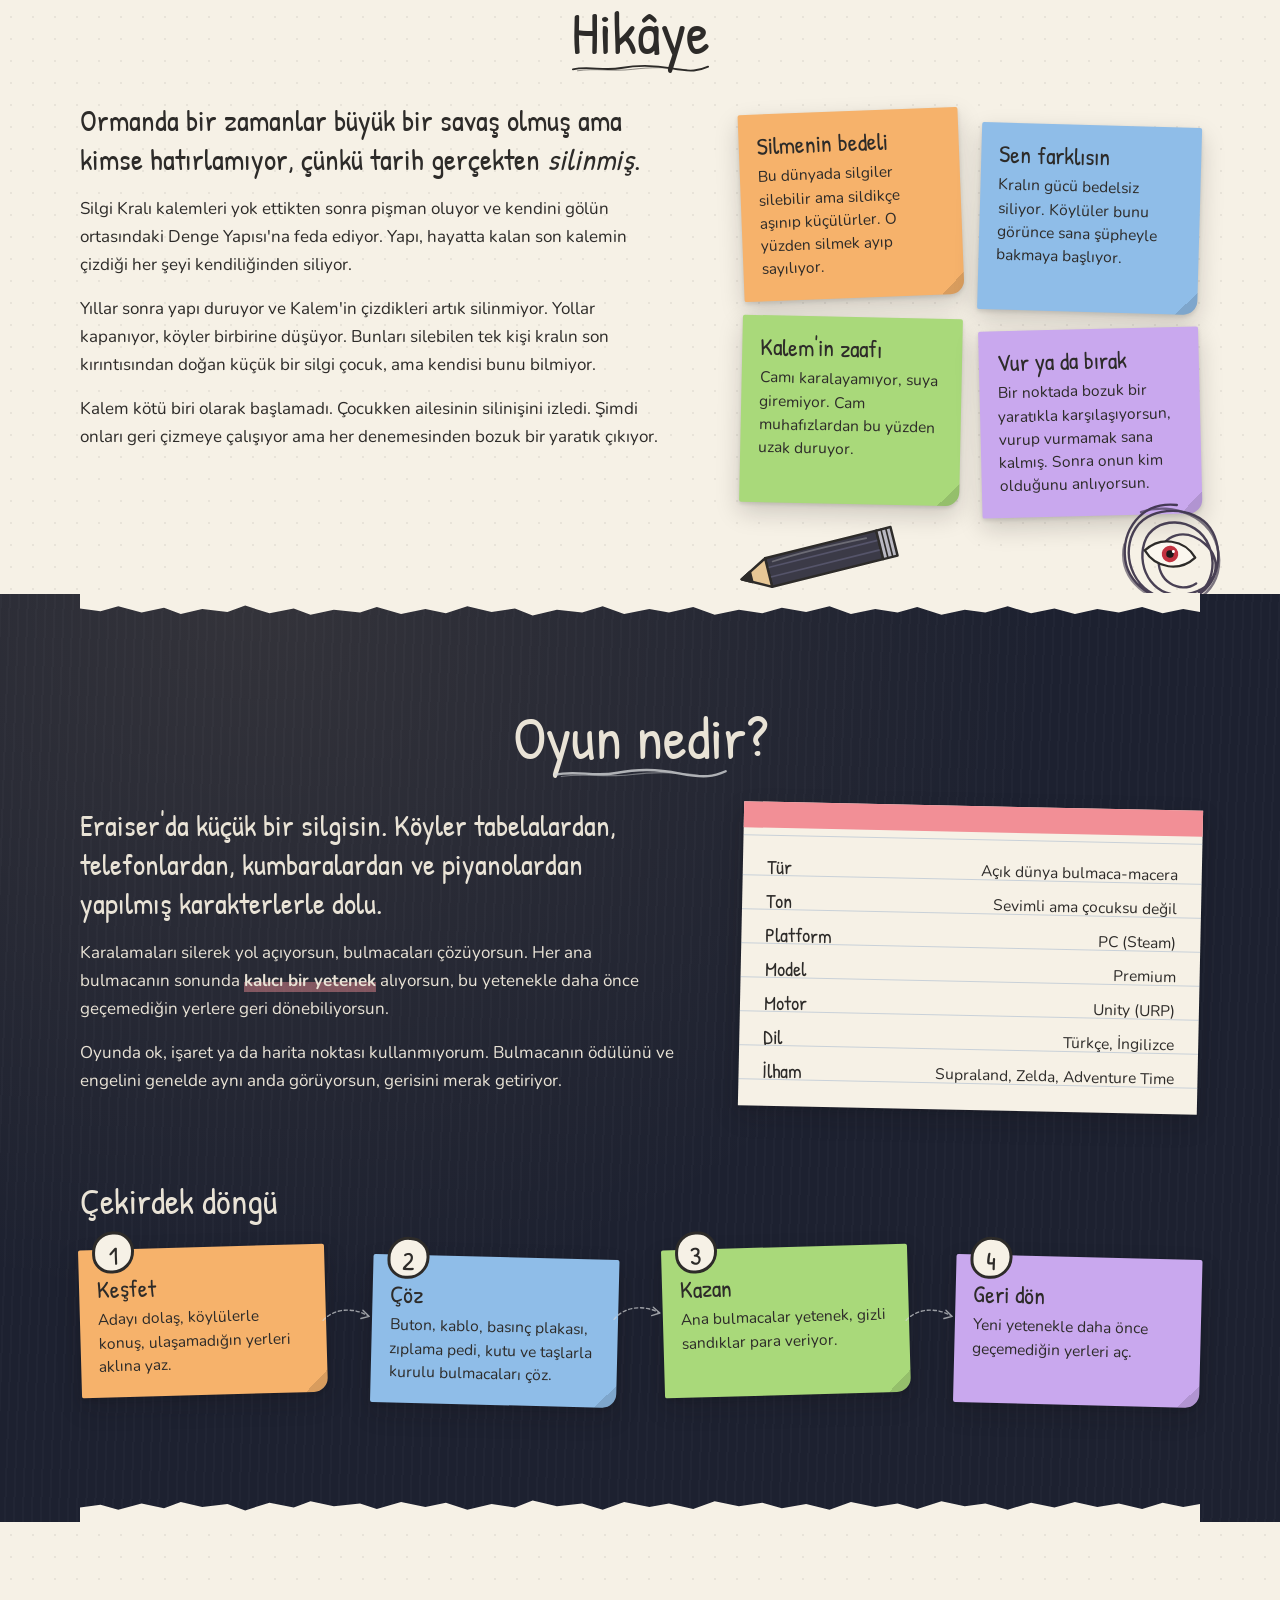
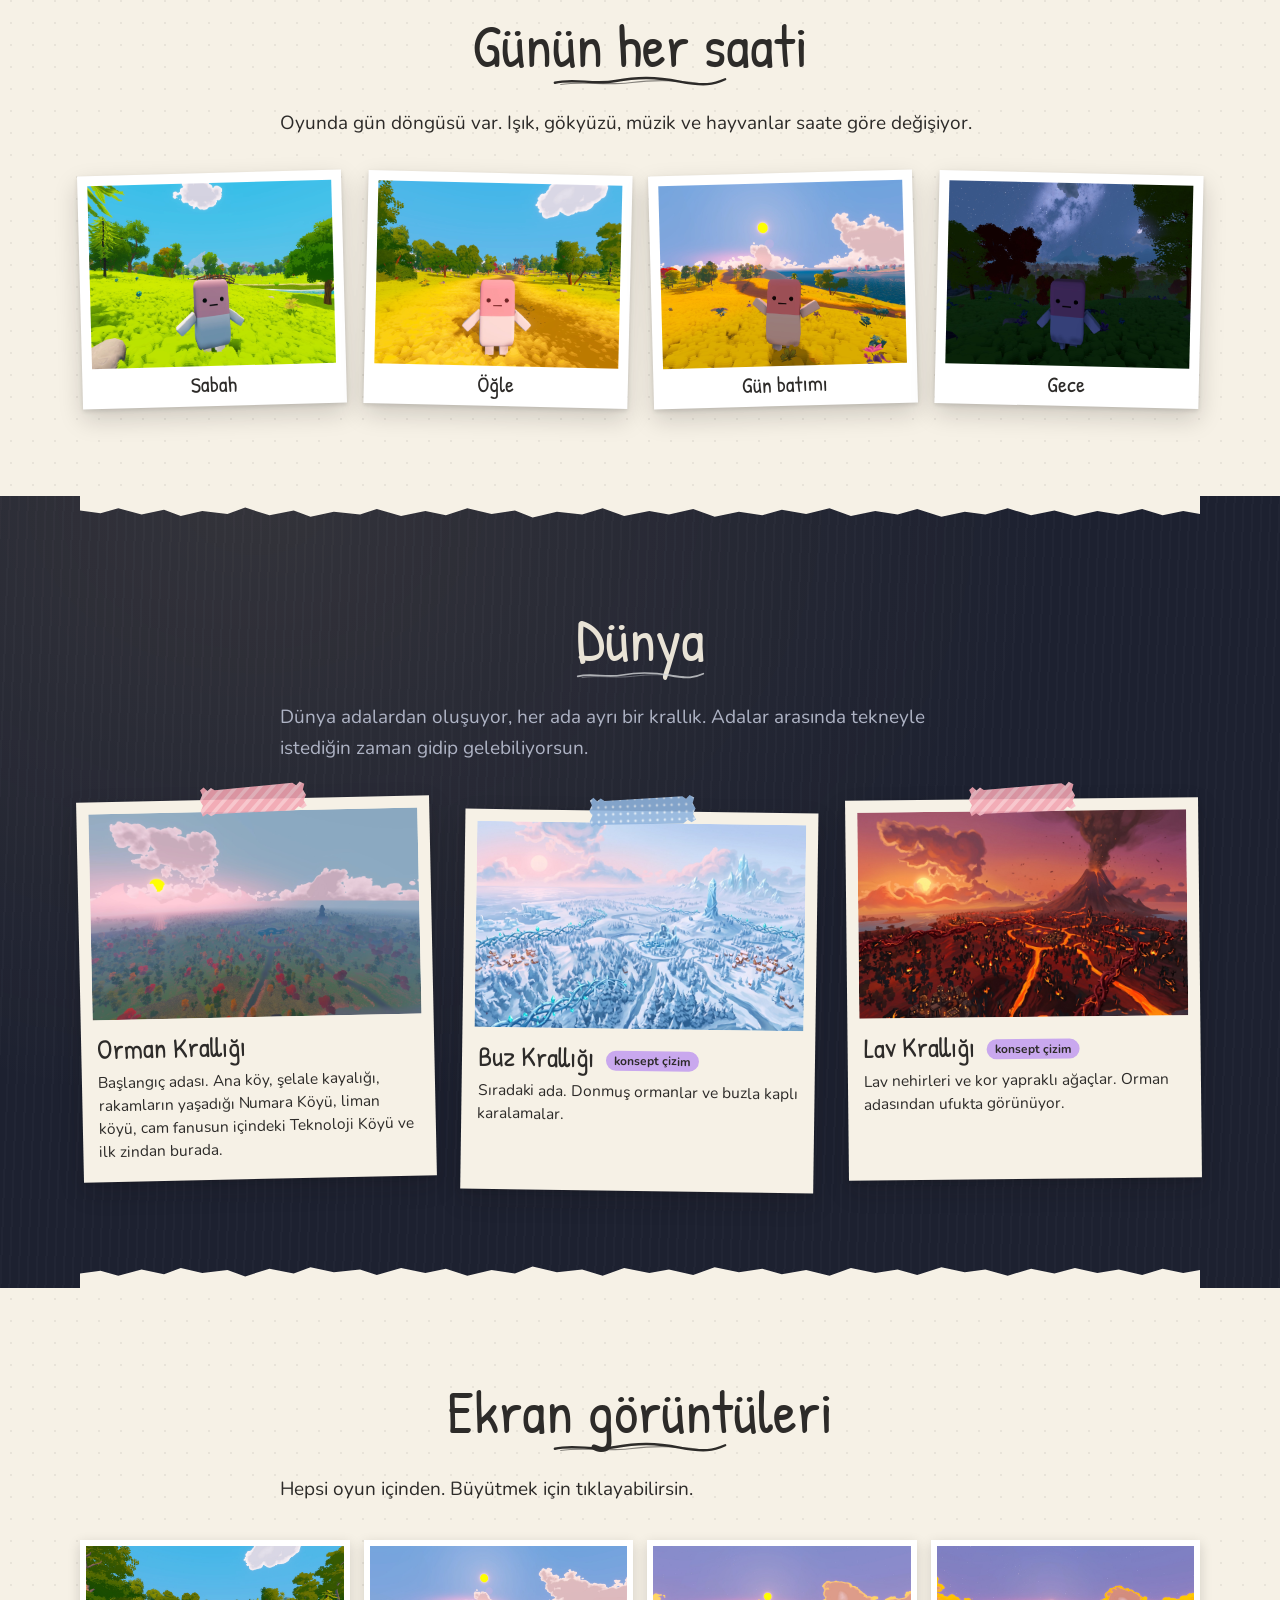
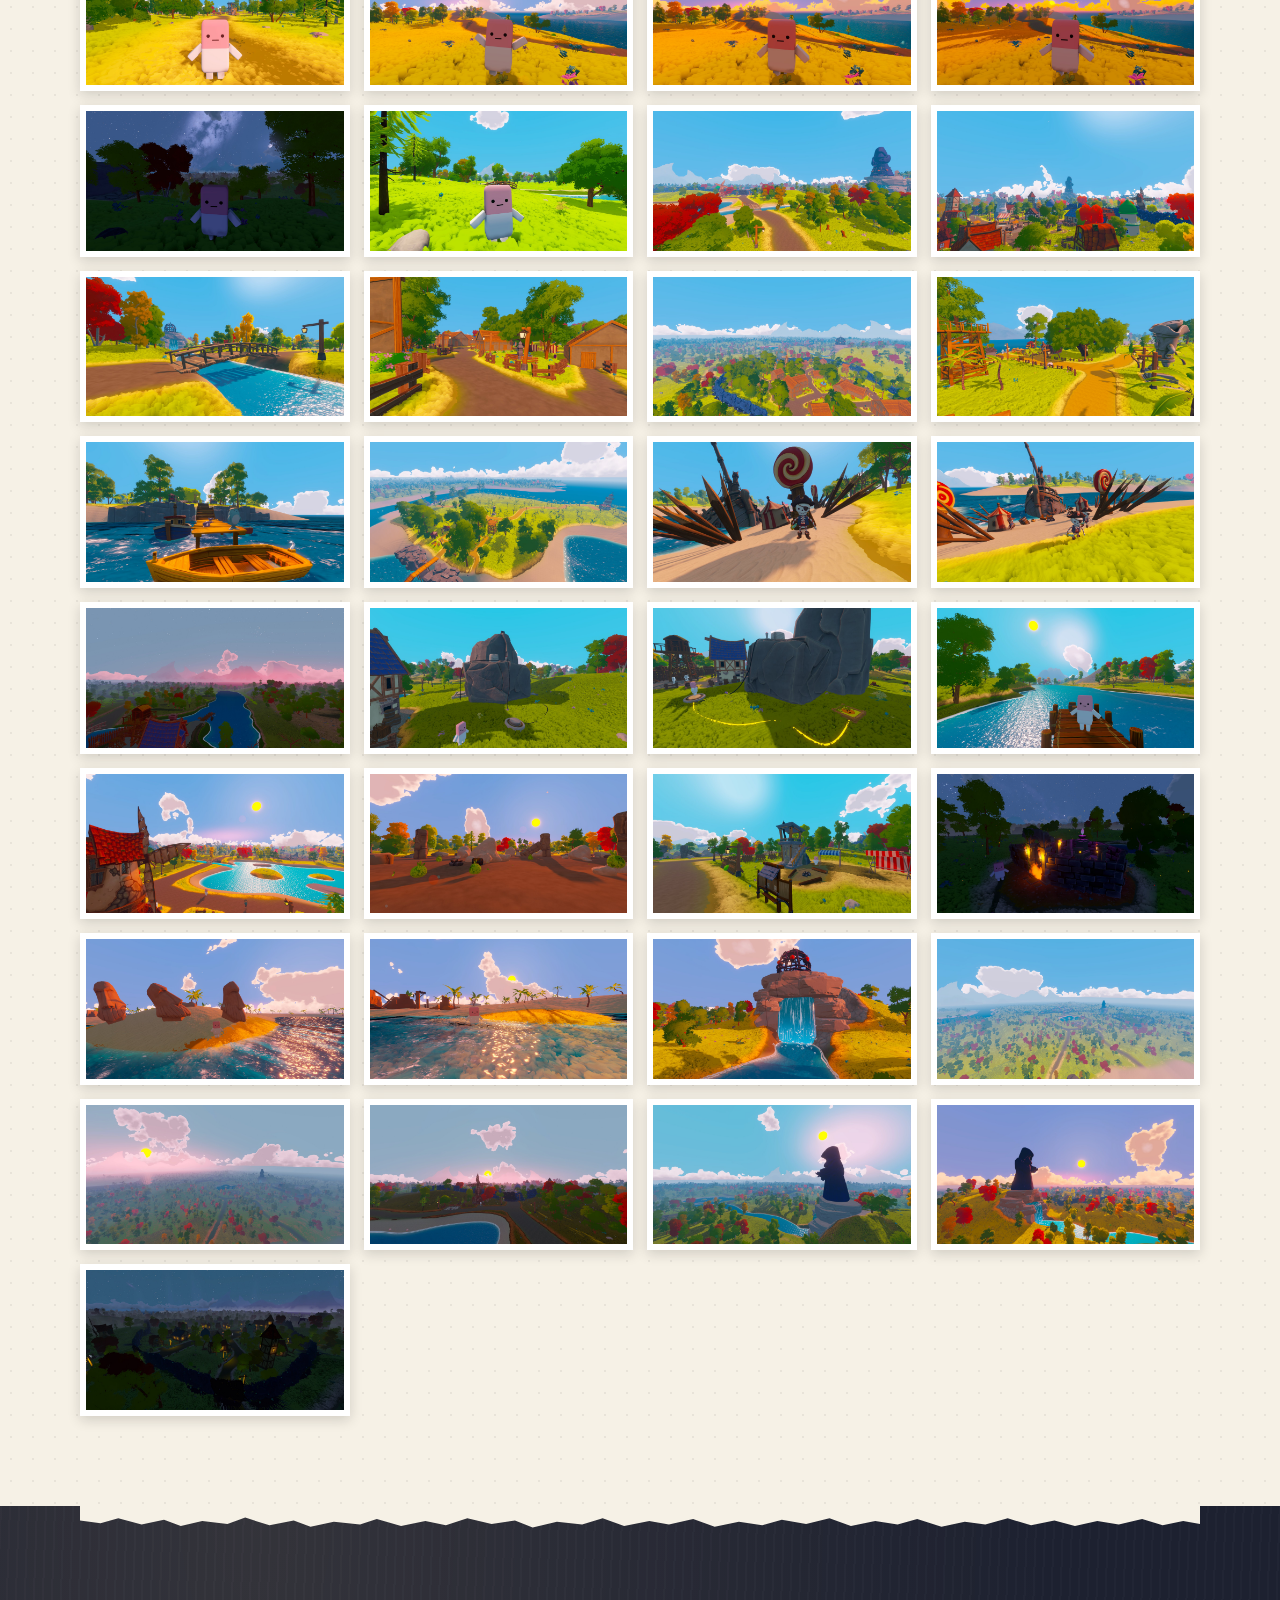
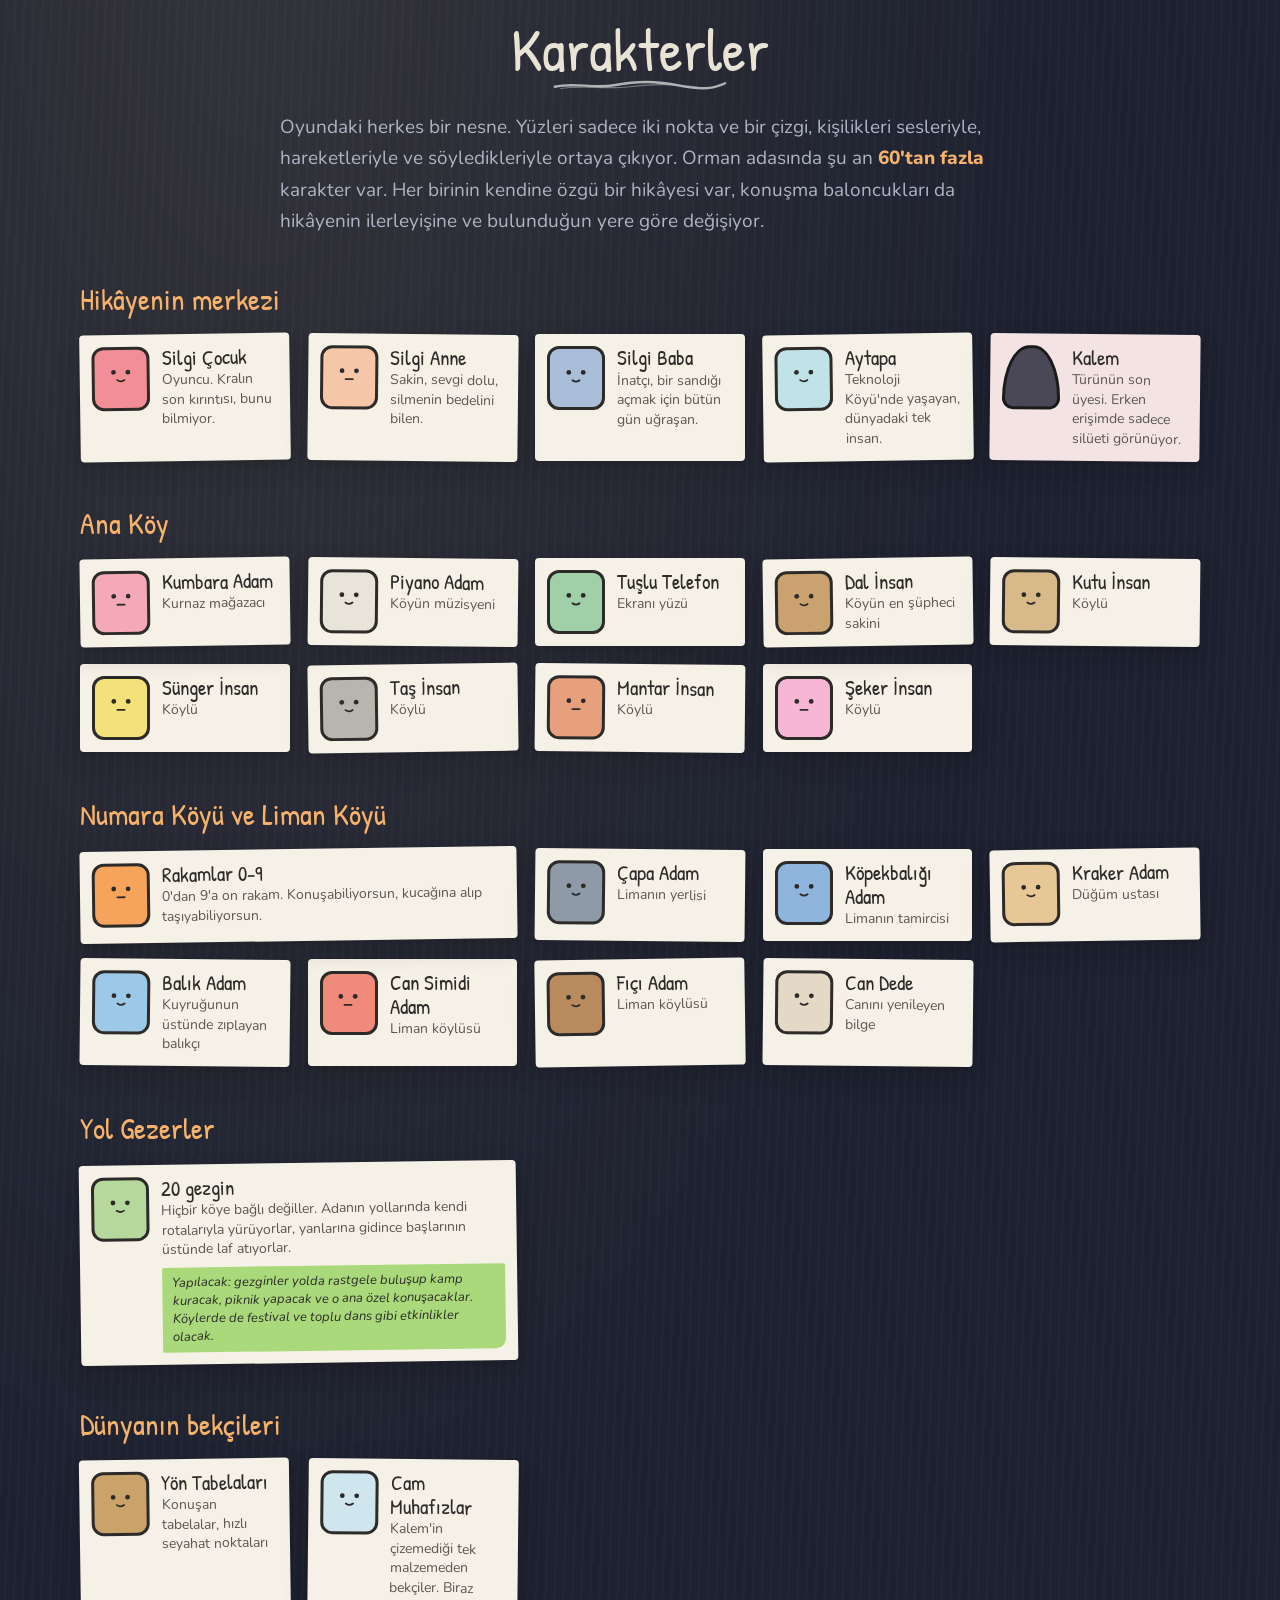
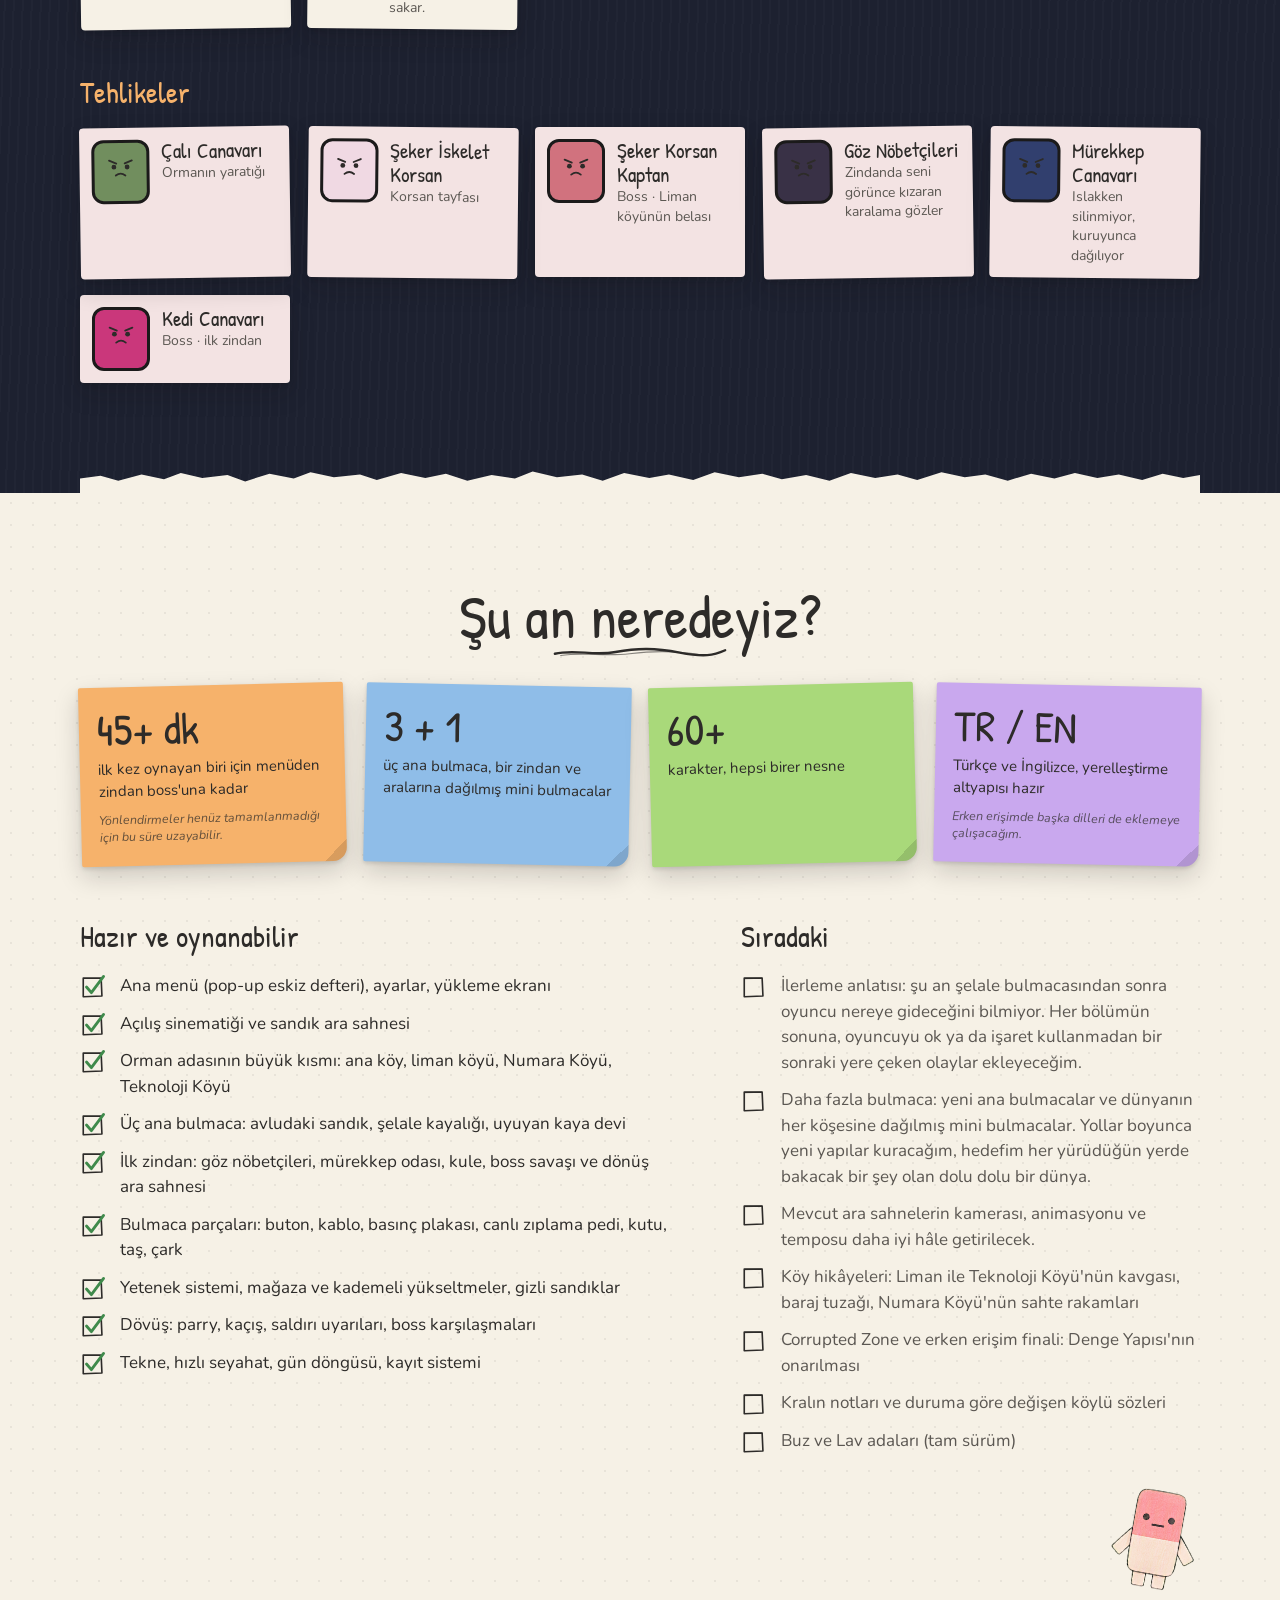
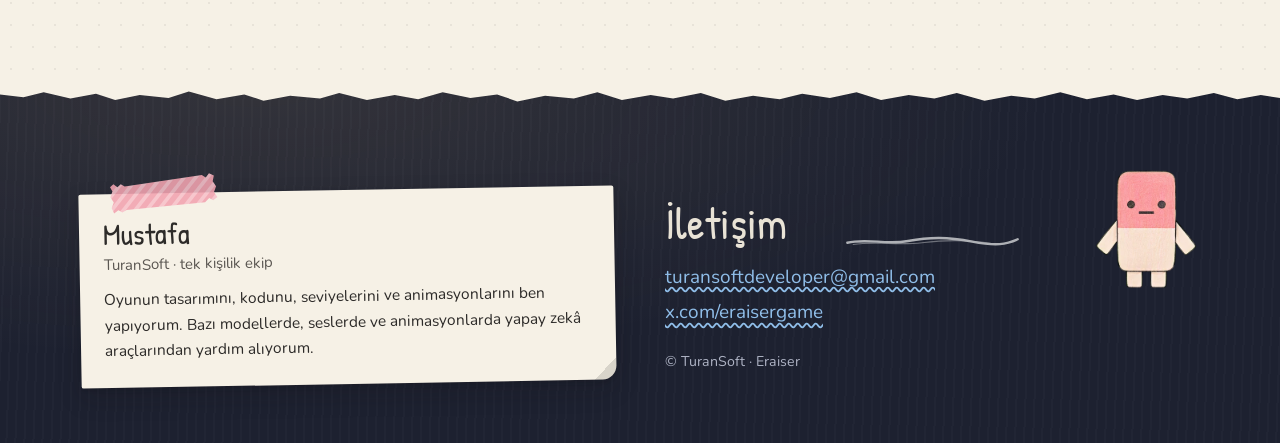
==== commit 7443f689: "Kaydirma cubugu oyundaki can bari: kafa ustte, goz kirpar, surukleyince canı yanar" ====
--- a/index.html
+++ b/index.html
@@ -370,6 +370,17 @@
     }, { threshold: .8 }).observe(s);
   })();
 
+  // Kaydırma çubuğundaki silgi arada bir göz kırpar (oyundaki can barı gibi)
+  (function () {
+    var k = document.documentElement;
+    function kirp() {
+      k.classList.add('kirp');
+      setTimeout(function () { k.classList.remove('kirp'); }, 140);
+      setTimeout(kirp, 2500 + Math.random() * 4000);
+    }
+    setTimeout(kirp, 3000);
+  })();
+
   // Karakter kartlarına yüz: tehlikeler kızgın, Kalem'e yüz yok (silüet)
   document.querySelectorAll('.karakter i').forEach(function (i) {
     var k = i.parentElement;
--- a/stil.css
+++ b/stil.css
@@ -57,6 +57,38 @@
 }
 .logo { display: flex; align-items: center; gap: 8px; font-family: var(--el); font-size: 28px; text-decoration: none; }
 
+/* ---------------- kaydırma çubuğu = oyundaki can barı ----------------
+   Can barı (UIKit_HealthBar) 90° döndürüldü: kafa üstte, ayaklar altta, gövde esner.
+   Yol, can barının ahşap oyuğu (UIKit_HealthBarYuva). Görseller 2x (40 px genişlik = 20 css px). */
+::-webkit-scrollbar { width: 20px; background: transparent; }
+::-webkit-scrollbar-corner, ::-webkit-scrollbar-button { background: transparent; display: none; }
+::-webkit-scrollbar-track {
+  background:
+    url(gorseller/kaydirma/yuva-ust.png) top / 100% 12.5px no-repeat,
+    url(gorseller/kaydirma/yuva-alt.png) bottom / 100% 21.5px no-repeat,
+    url(gorseller/kaydirma/yuva-orta.png) 0 12px / 100% calc(100% - 33px) no-repeat;
+}
+::-webkit-scrollbar-thumb {
+  min-height: 70px;
+  background:
+    url(gorseller/kaydirma/silgi-ust.png) top / 100% 16px no-repeat,
+    url(gorseller/kaydirma/silgi-alt.png) bottom / 100% 9px no-repeat,
+    url(gorseller/kaydirma/silgi-orta.png) 0 15px / 100% calc(100% - 23px) no-repeat;
+}
+html.kirp::-webkit-scrollbar-thumb {
+  background:
+    url(gorseller/kaydirma/silgi-kirp-ust.png) top / 100% 16px no-repeat,
+    url(gorseller/kaydirma/silgi-alt.png) bottom / 100% 9px no-repeat,
+    url(gorseller/kaydirma/silgi-orta.png) 0 15px / 100% calc(100% - 23px) no-repeat;
+}
+::-webkit-scrollbar-thumb:active {   /* tutup sürükleyince canı yanıyor */
+  background:
+    url(gorseller/kaydirma/silgi-acik-ust.png) top / 100% 16px no-repeat,
+    url(gorseller/kaydirma/silgi-alt.png) bottom / 100% 9px no-repeat,
+    url(gorseller/kaydirma/silgi-orta.png) 0 15px / 100% calc(100% - 23px) no-repeat;
+}
+@supports not selector(::-webkit-scrollbar) { html { scrollbar-color: var(--silgi) var(--kagit-2); } }
+
 /* ---------------- silgi adam sprite'ları (8 kare, yatay şerit) ---------------- */
 .sprite { display: inline-block; background-repeat: no-repeat; background-size: 800% 100%; background-position: 0 0; }
 .sprite.kosu { background-image: url(gorseller/silgi-adam-kosu.webp); aspect-ratio: 325 / 300; }
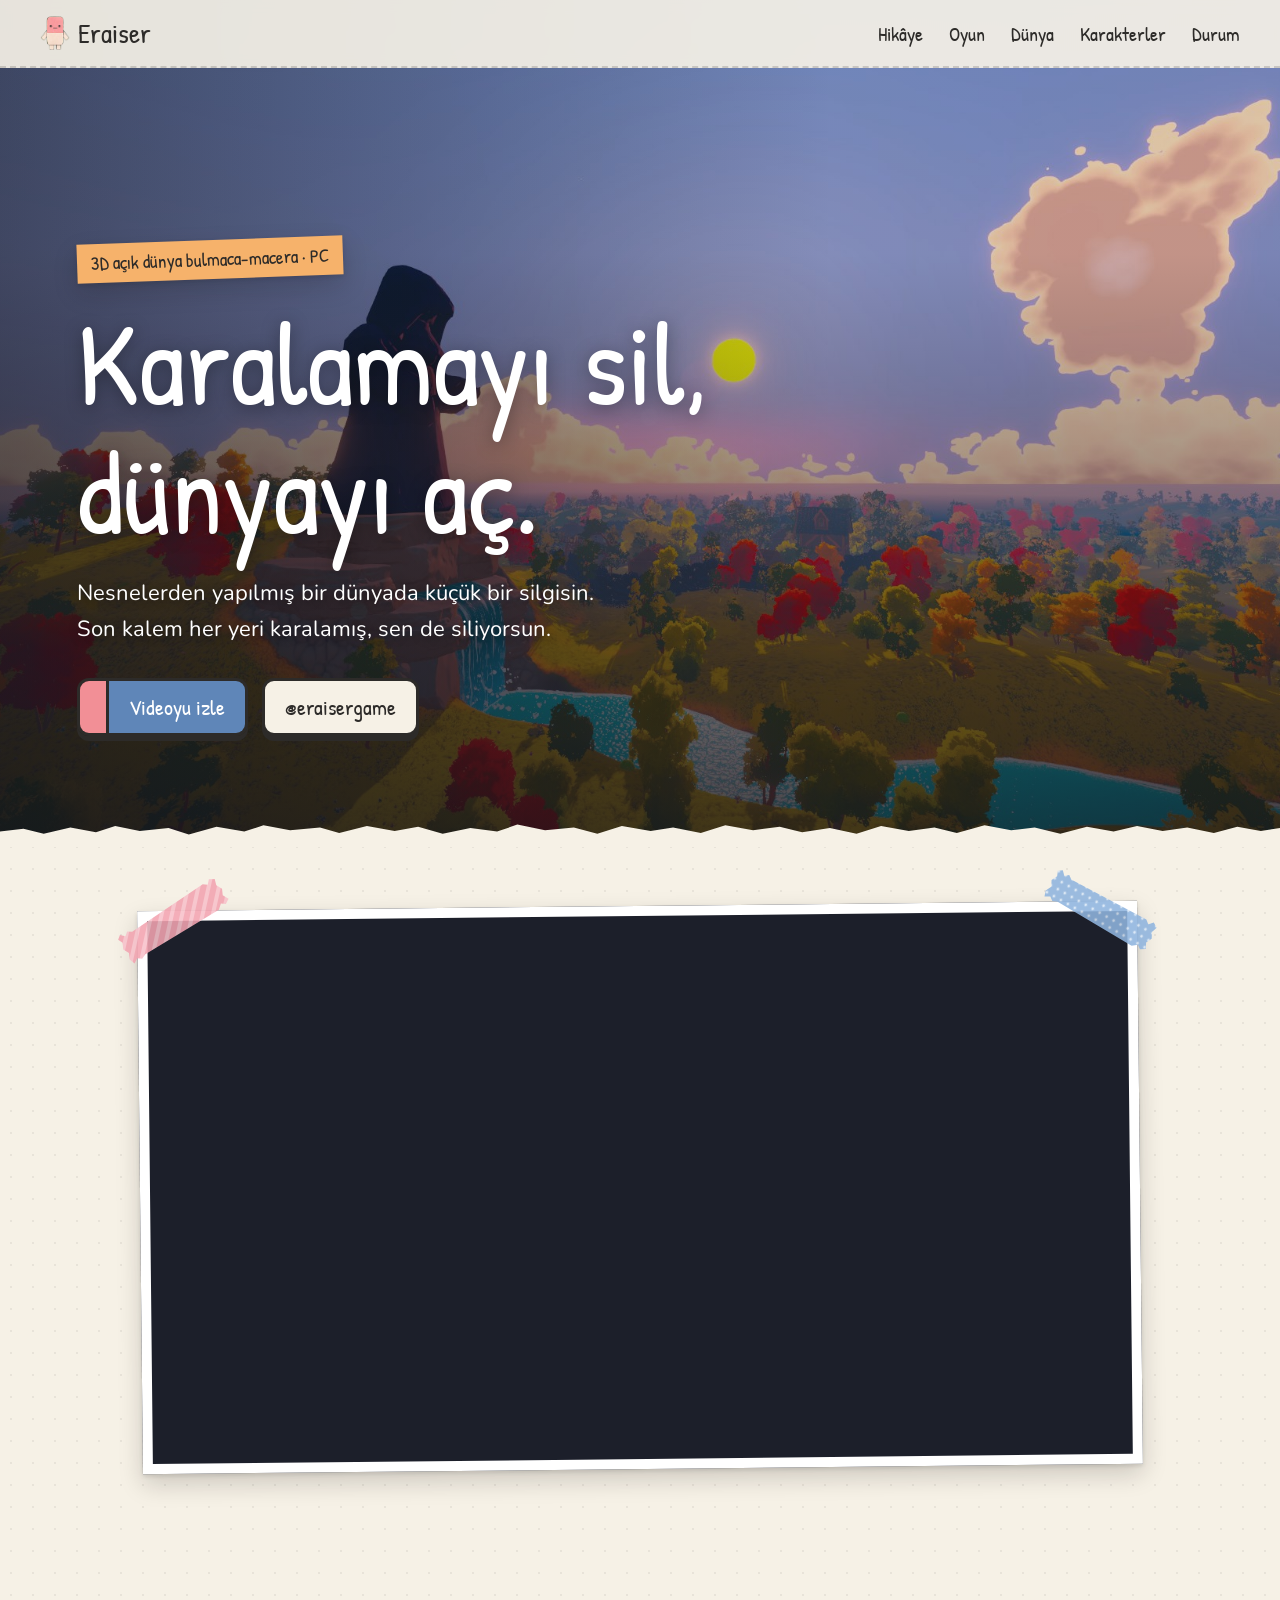
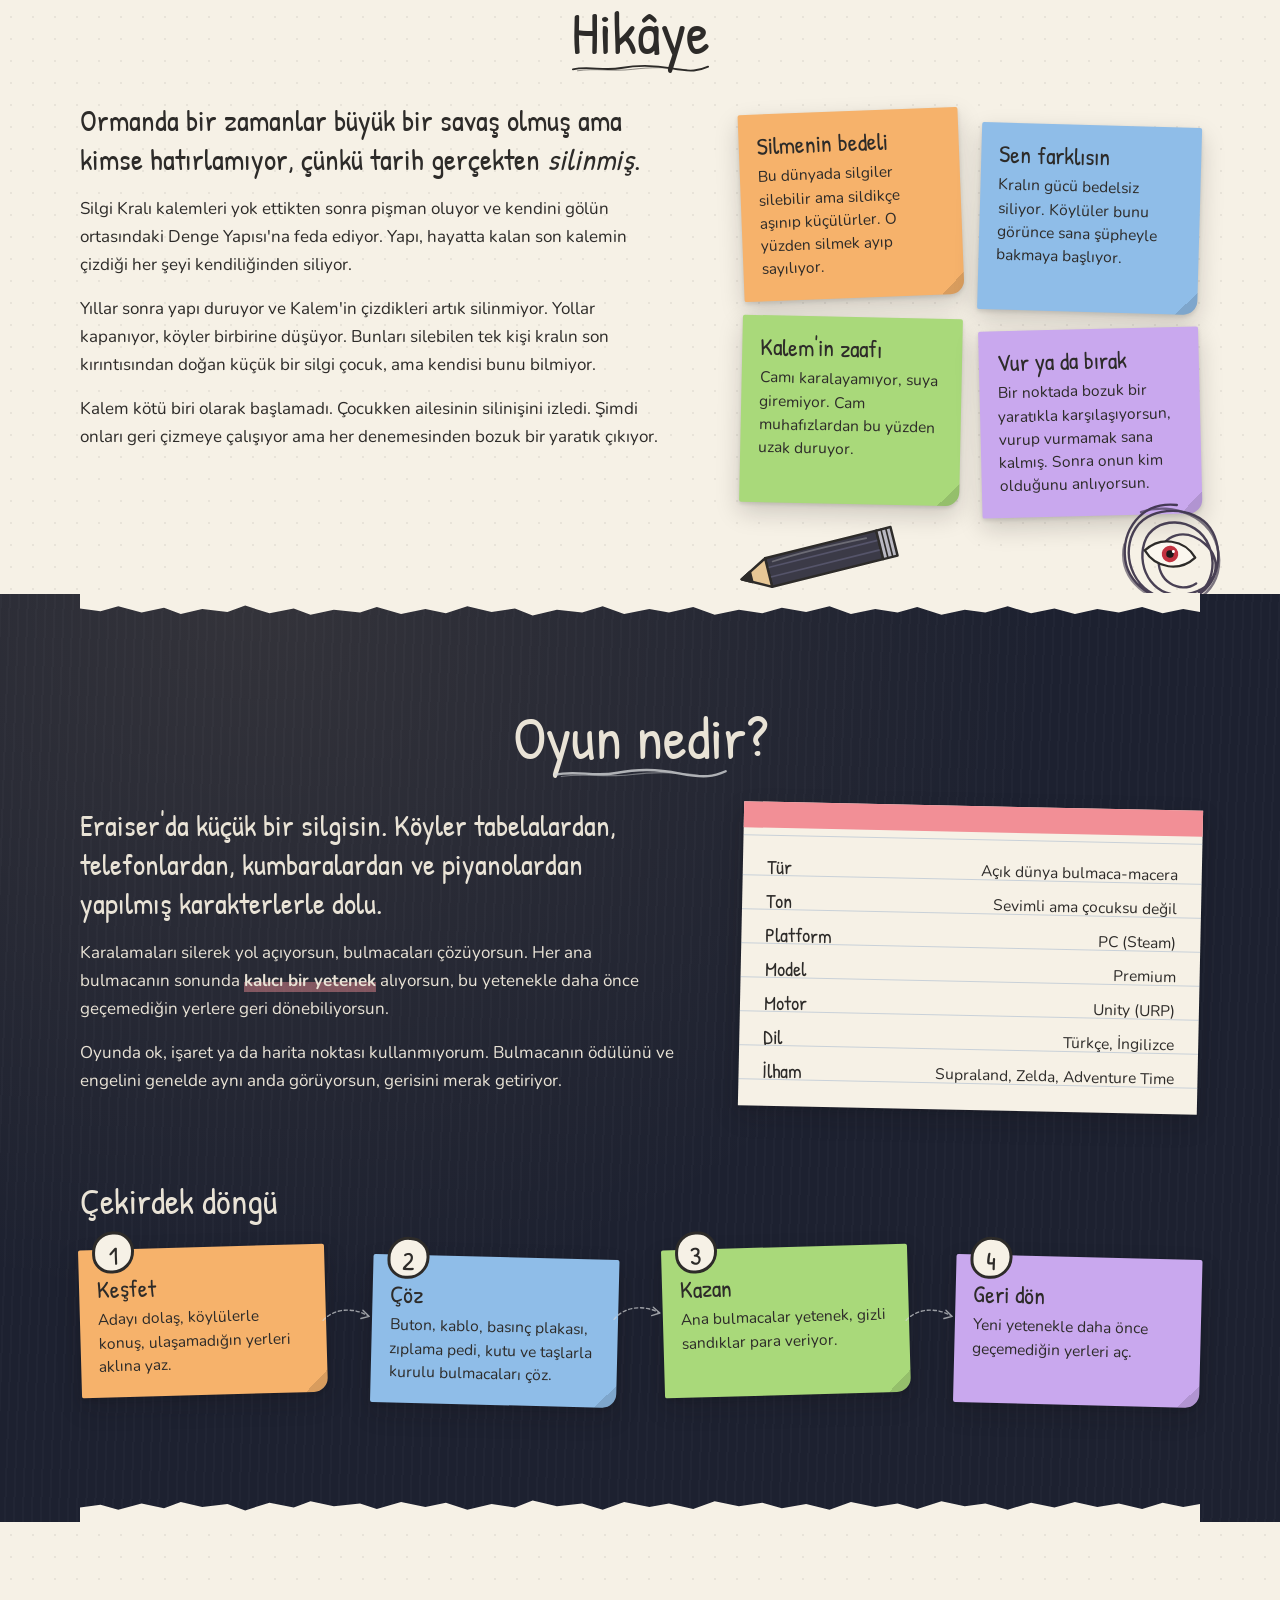
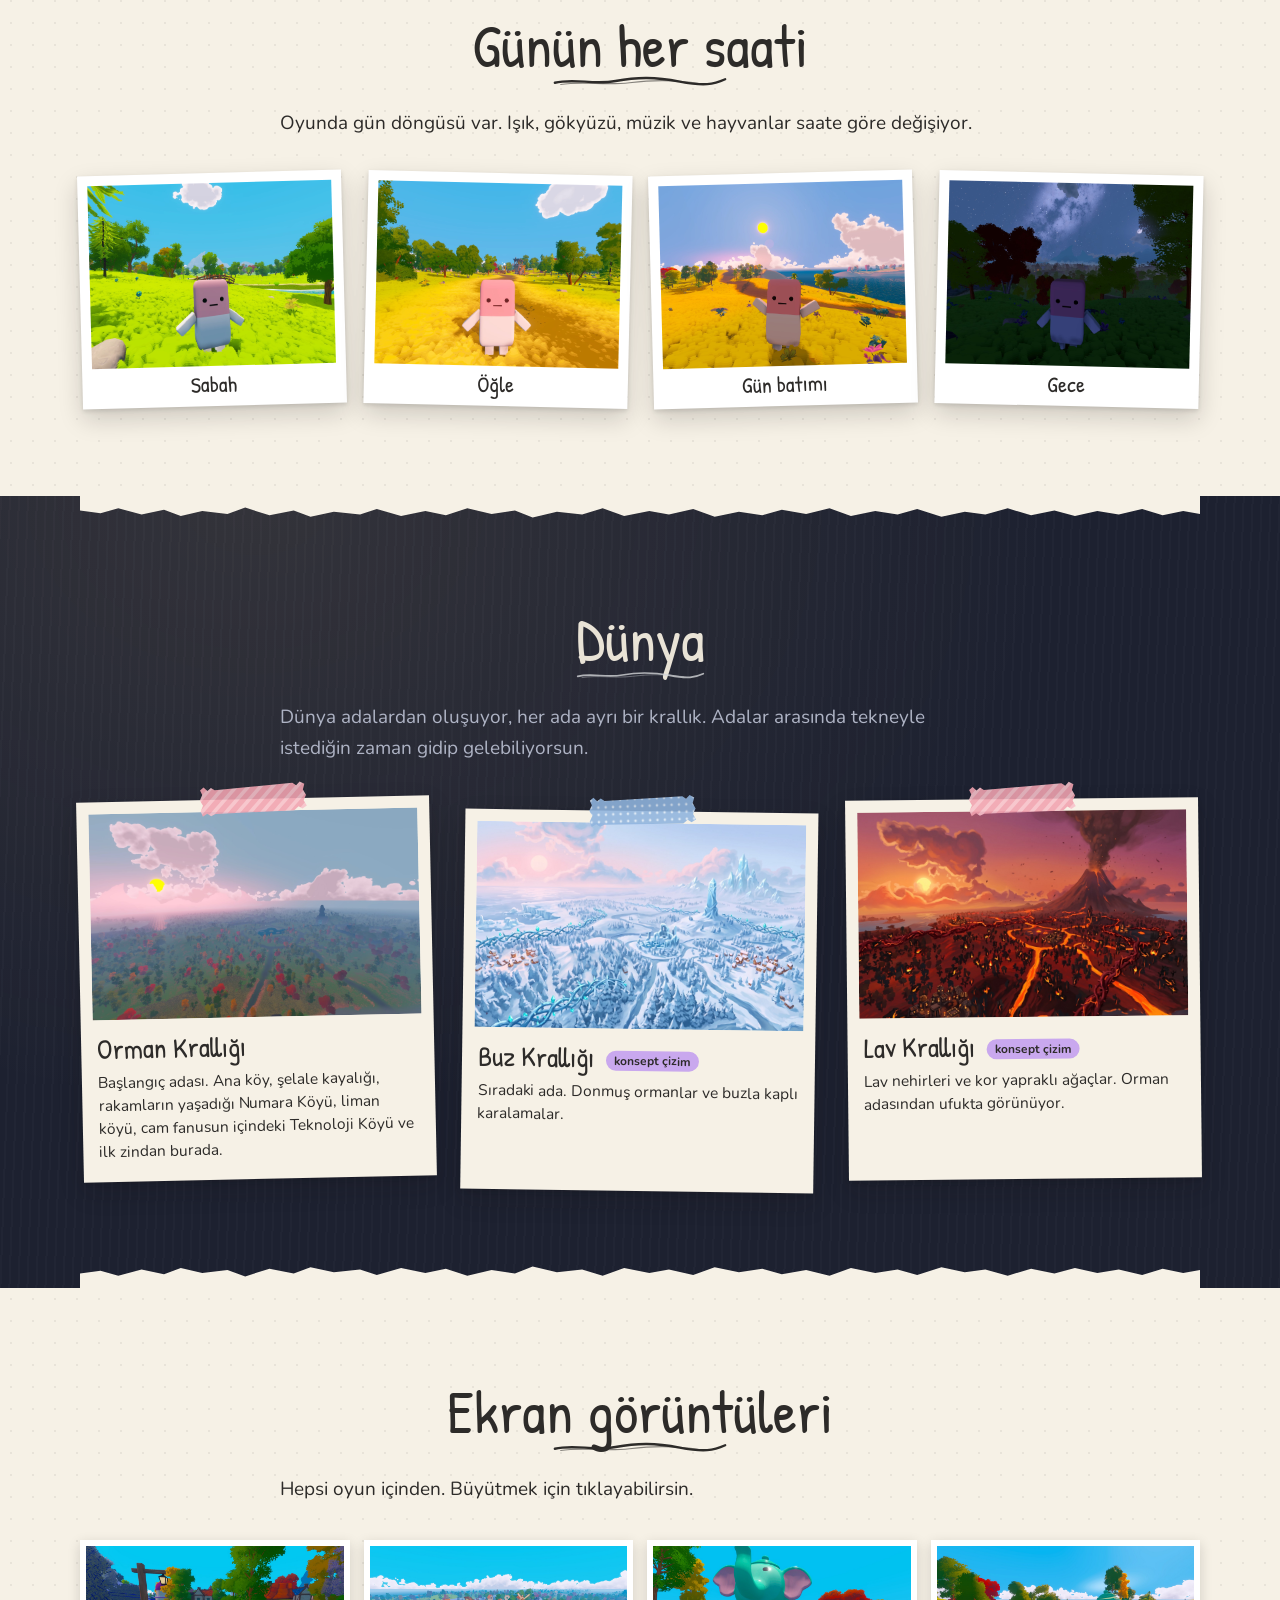
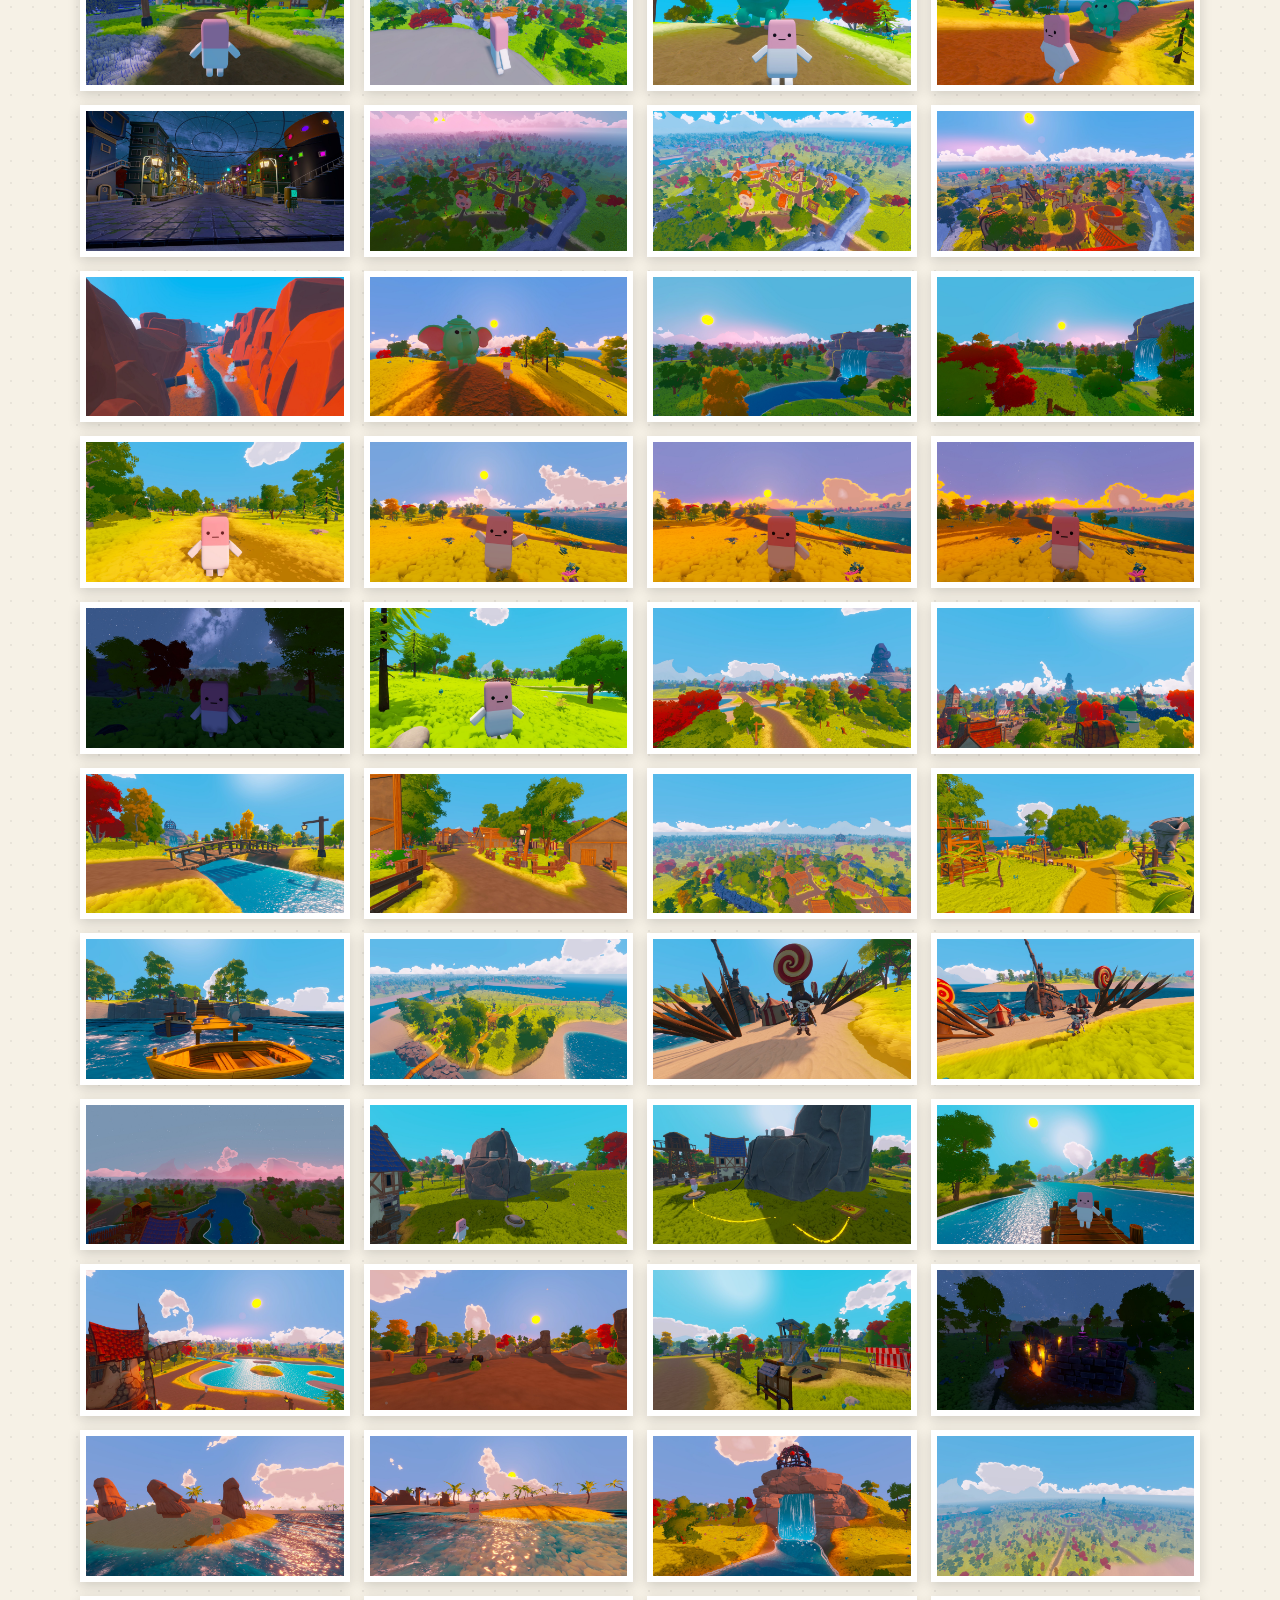
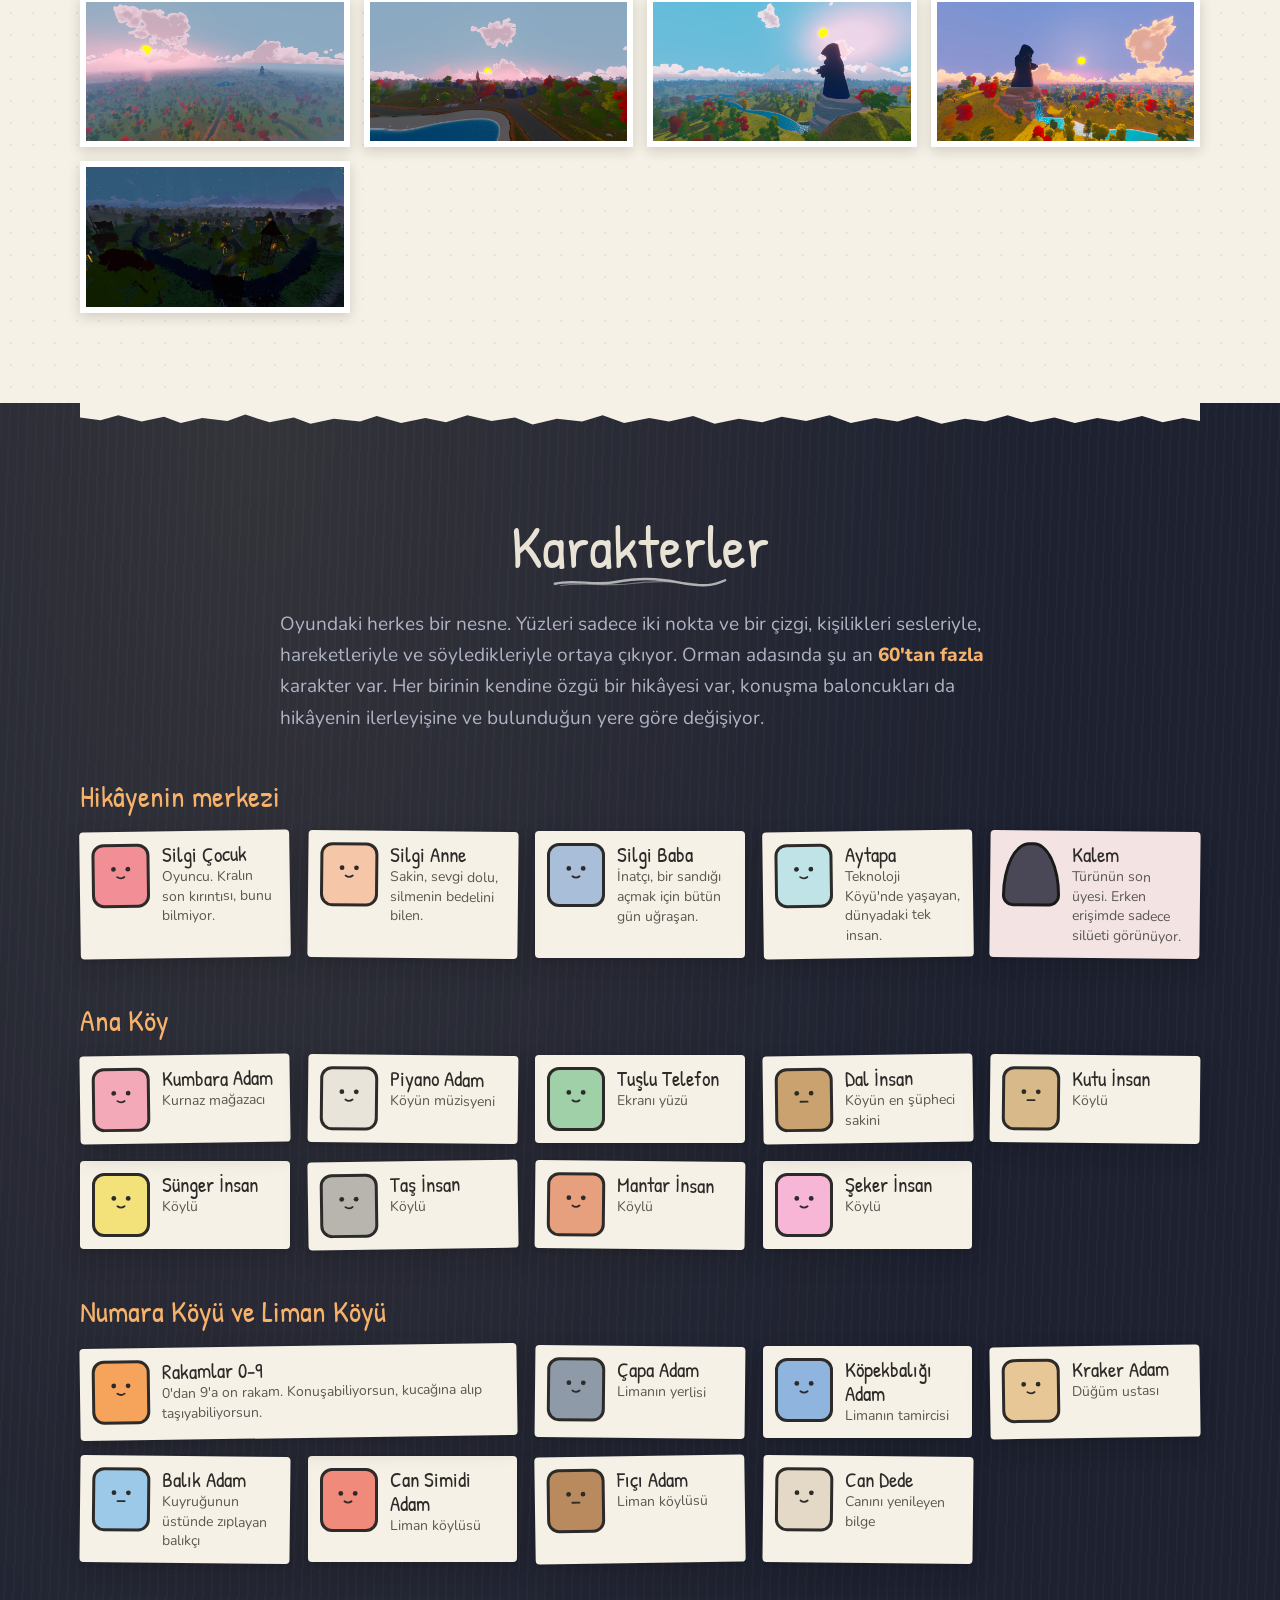
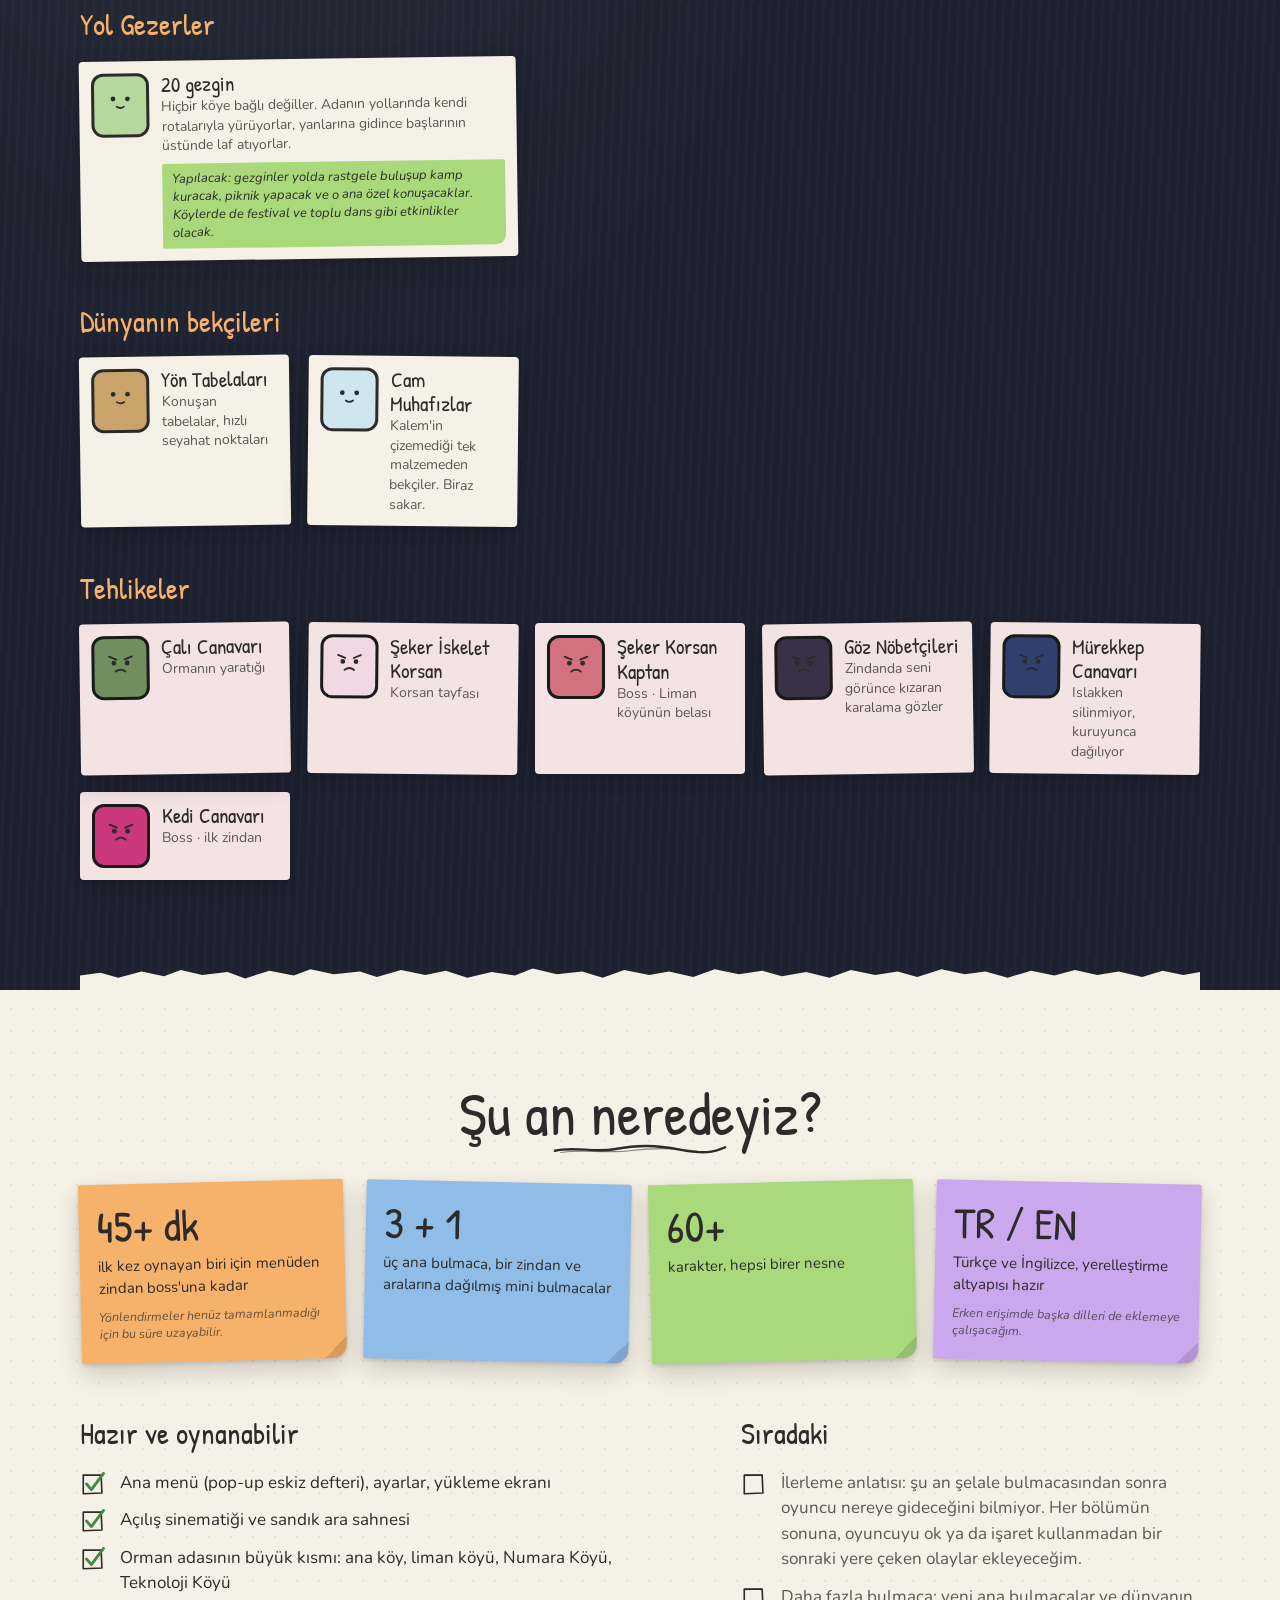
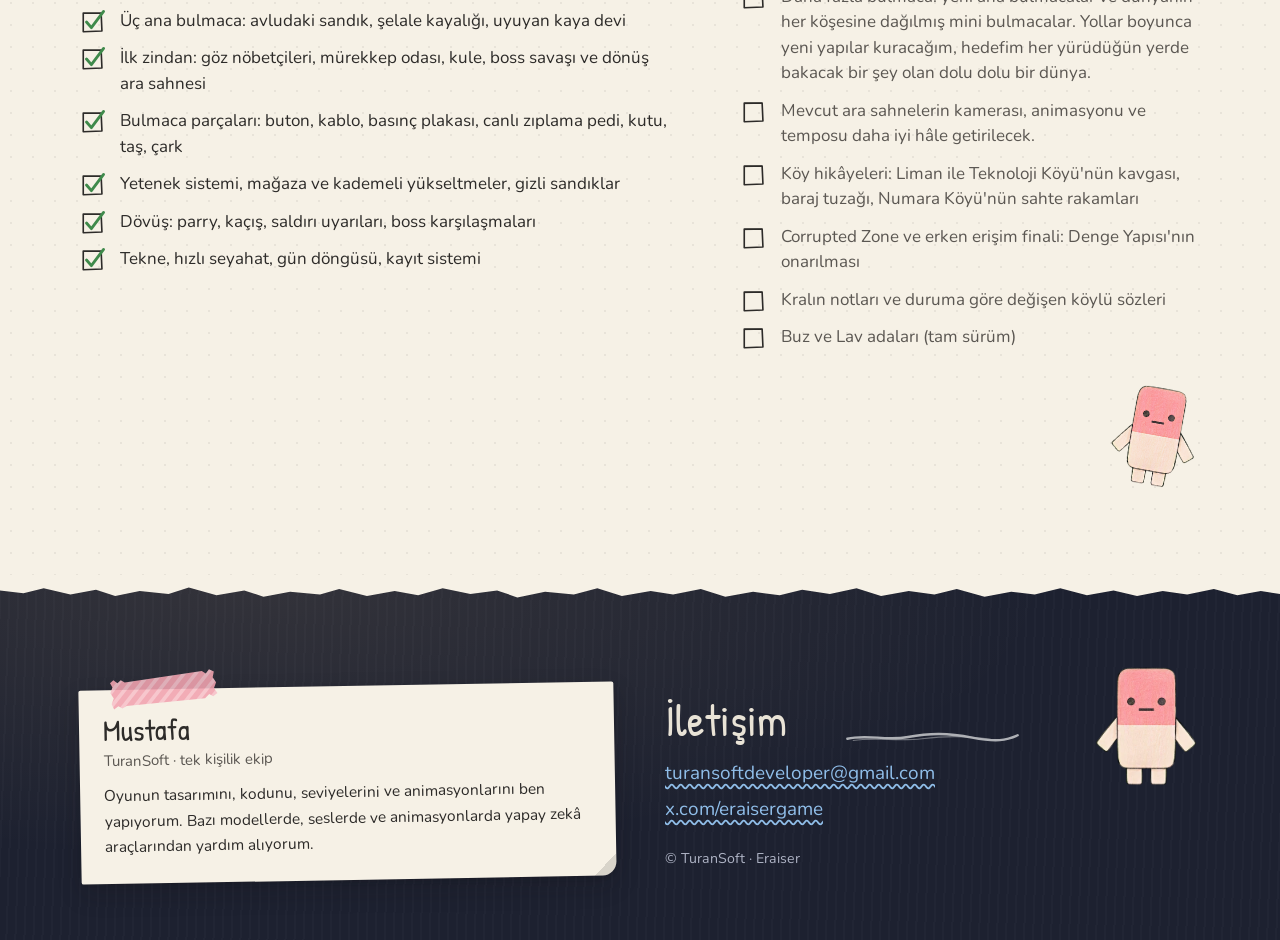
==== commit c086bbf0: "Galeri: build v0.1'den 12 yeni ekran goruntusu" ====
--- a/index.html
+++ b/index.html
@@ -143,6 +143,18 @@
   <h2>Ekran görüntüleri</h2>
   <p class="aciklama">Hepsi oyun içinden. Büyütmek için tıklayabilirsin.</p>
   <div class="galeri">
+    <img src="gorseller/galeri/y01.jpg" alt="Eraiser ekran görüntüsü" loading="lazy" onerror="this.remove()">
+    <img src="gorseller/galeri/y02.jpg" alt="Eraiser ekran görüntüsü" loading="lazy" onerror="this.remove()">
+    <img src="gorseller/galeri/y03.jpg" alt="Eraiser ekran görüntüsü" loading="lazy" onerror="this.remove()">
+    <img src="gorseller/galeri/y04.jpg" alt="Eraiser ekran görüntüsü" loading="lazy" onerror="this.remove()">
+    <img src="gorseller/galeri/y05.jpg" alt="Eraiser ekran görüntüsü" loading="lazy" onerror="this.remove()">
+    <img src="gorseller/galeri/y06.jpg" alt="Eraiser ekran görüntüsü" loading="lazy" onerror="this.remove()">
+    <img src="gorseller/galeri/y07.jpg" alt="Eraiser ekran görüntüsü" loading="lazy" onerror="this.remove()">
+    <img src="gorseller/galeri/y08.jpg" alt="Eraiser ekran görüntüsü" loading="lazy" onerror="this.remove()">
+    <img src="gorseller/galeri/y09.jpg" alt="Eraiser ekran görüntüsü" loading="lazy" onerror="this.remove()">
+    <img src="gorseller/galeri/y10.jpg" alt="Eraiser ekran görüntüsü" loading="lazy" onerror="this.remove()">
+    <img src="gorseller/galeri/y11.jpg" alt="Eraiser ekran görüntüsü" loading="lazy" onerror="this.remove()">
+    <img src="gorseller/galeri/y12.jpg" alt="Eraiser ekran görüntüsü" loading="lazy" onerror="this.remove()">
     <img src="gorseller/galeri/01.jpg" alt="Eraiser ekran görüntüsü" loading="lazy" onerror="this.remove()">
     <img src="gorseller/galeri/02.jpg" alt="Eraiser ekran görüntüsü" loading="lazy" onerror="this.remove()">
     <img src="gorseller/galeri/03.jpg" alt="Eraiser ekran görüntüsü" loading="lazy" onerror="this.remove()">
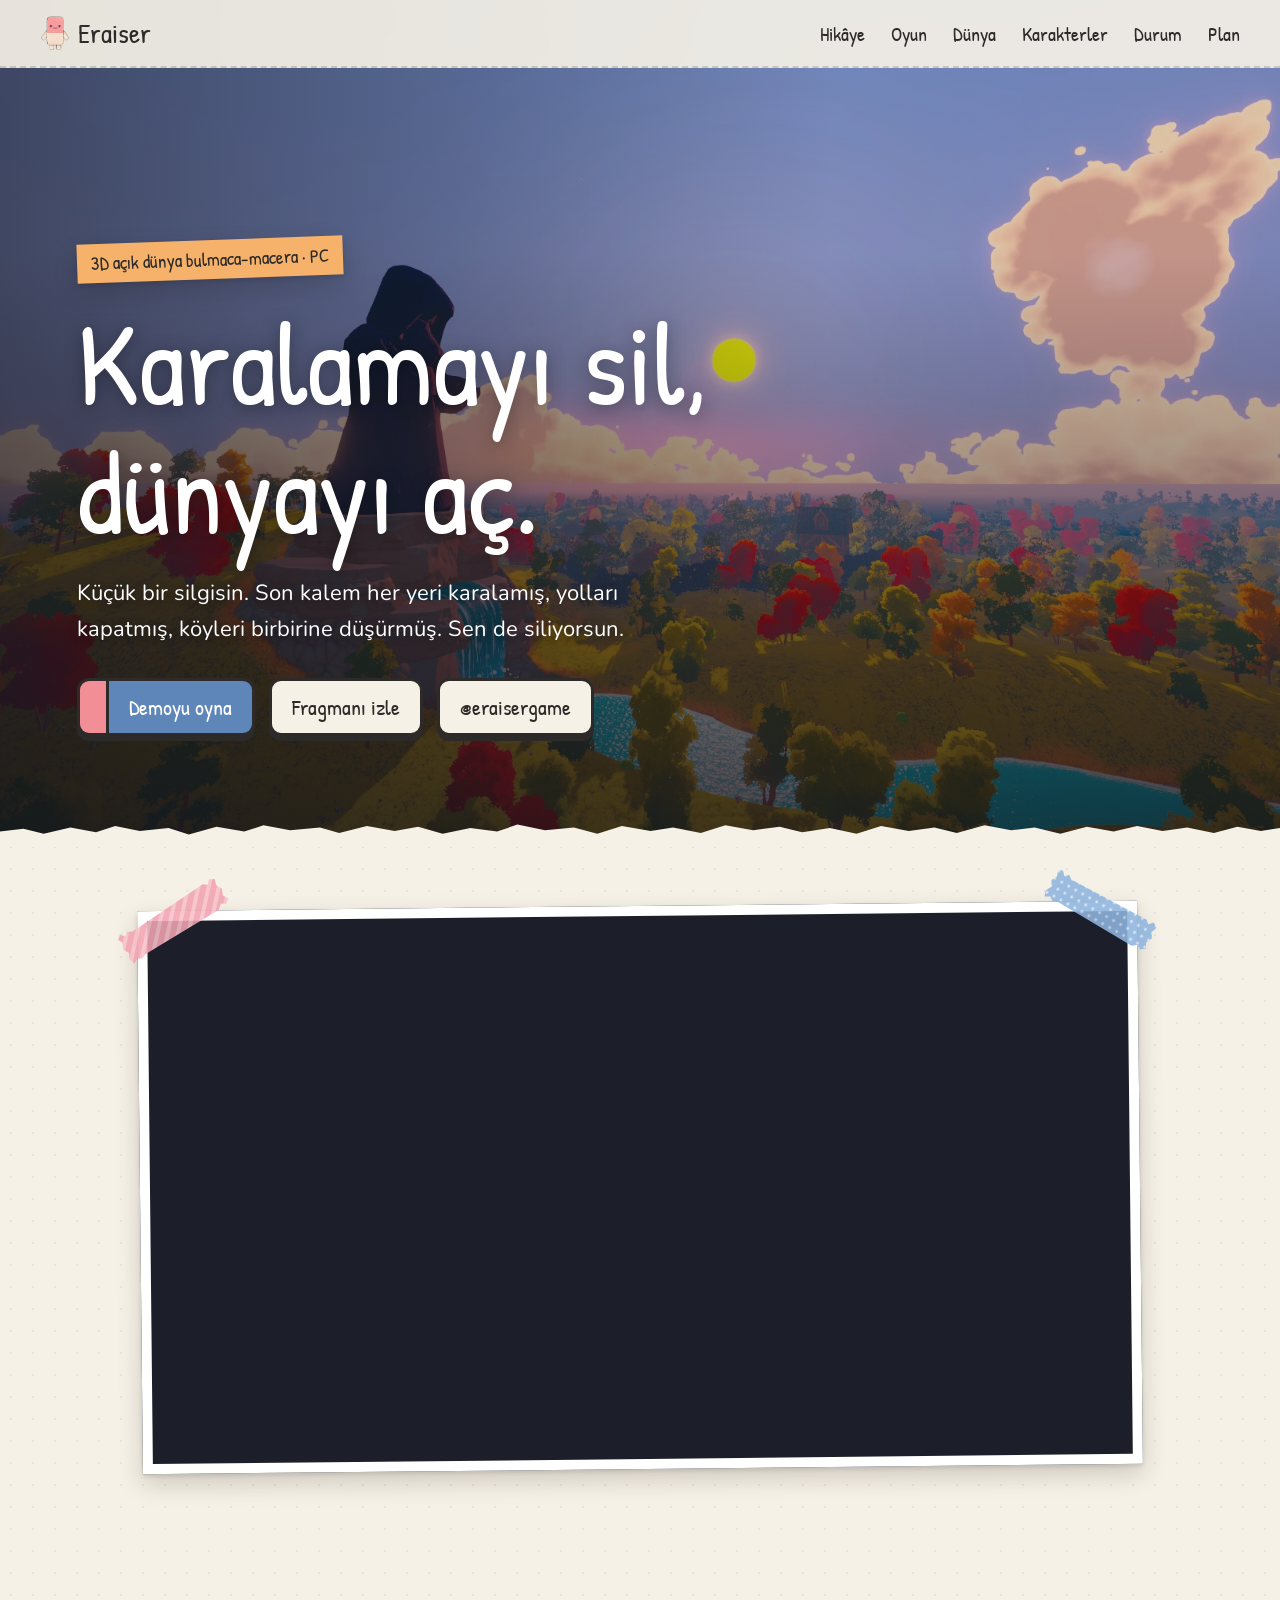
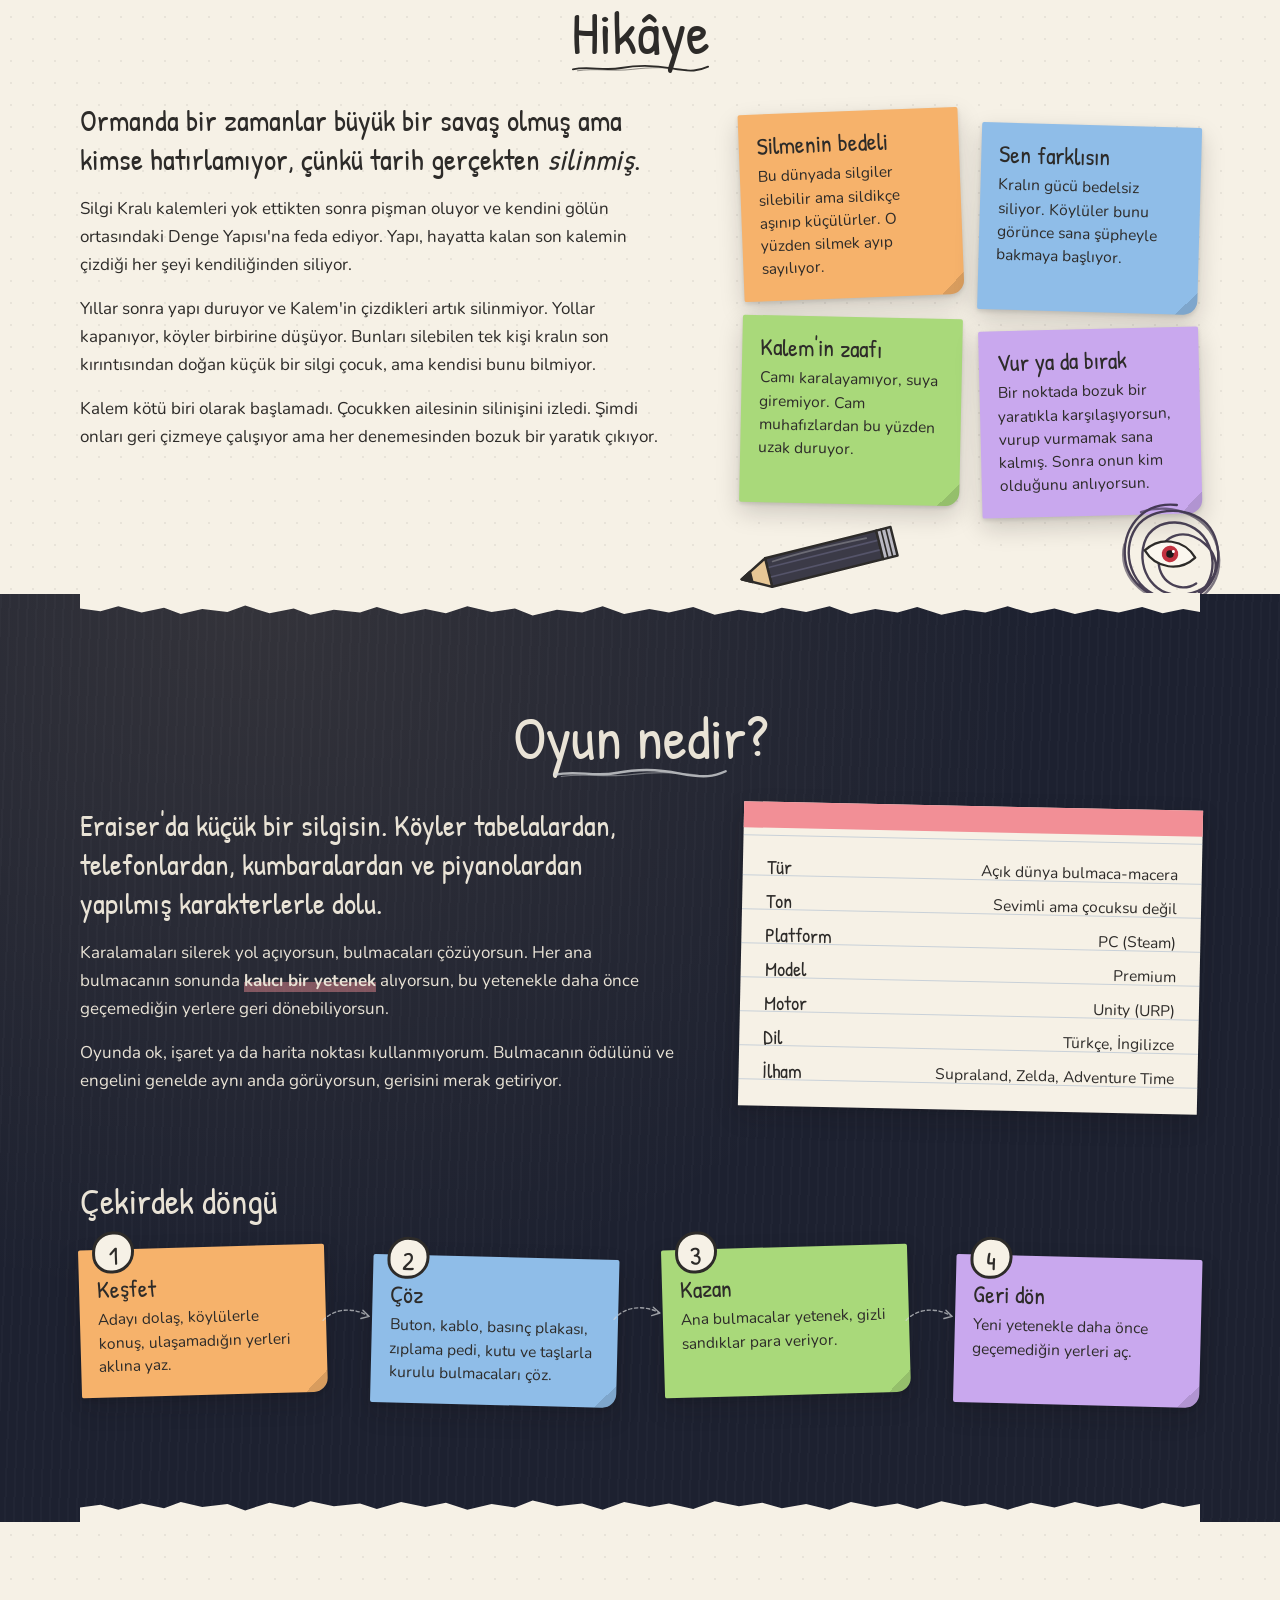
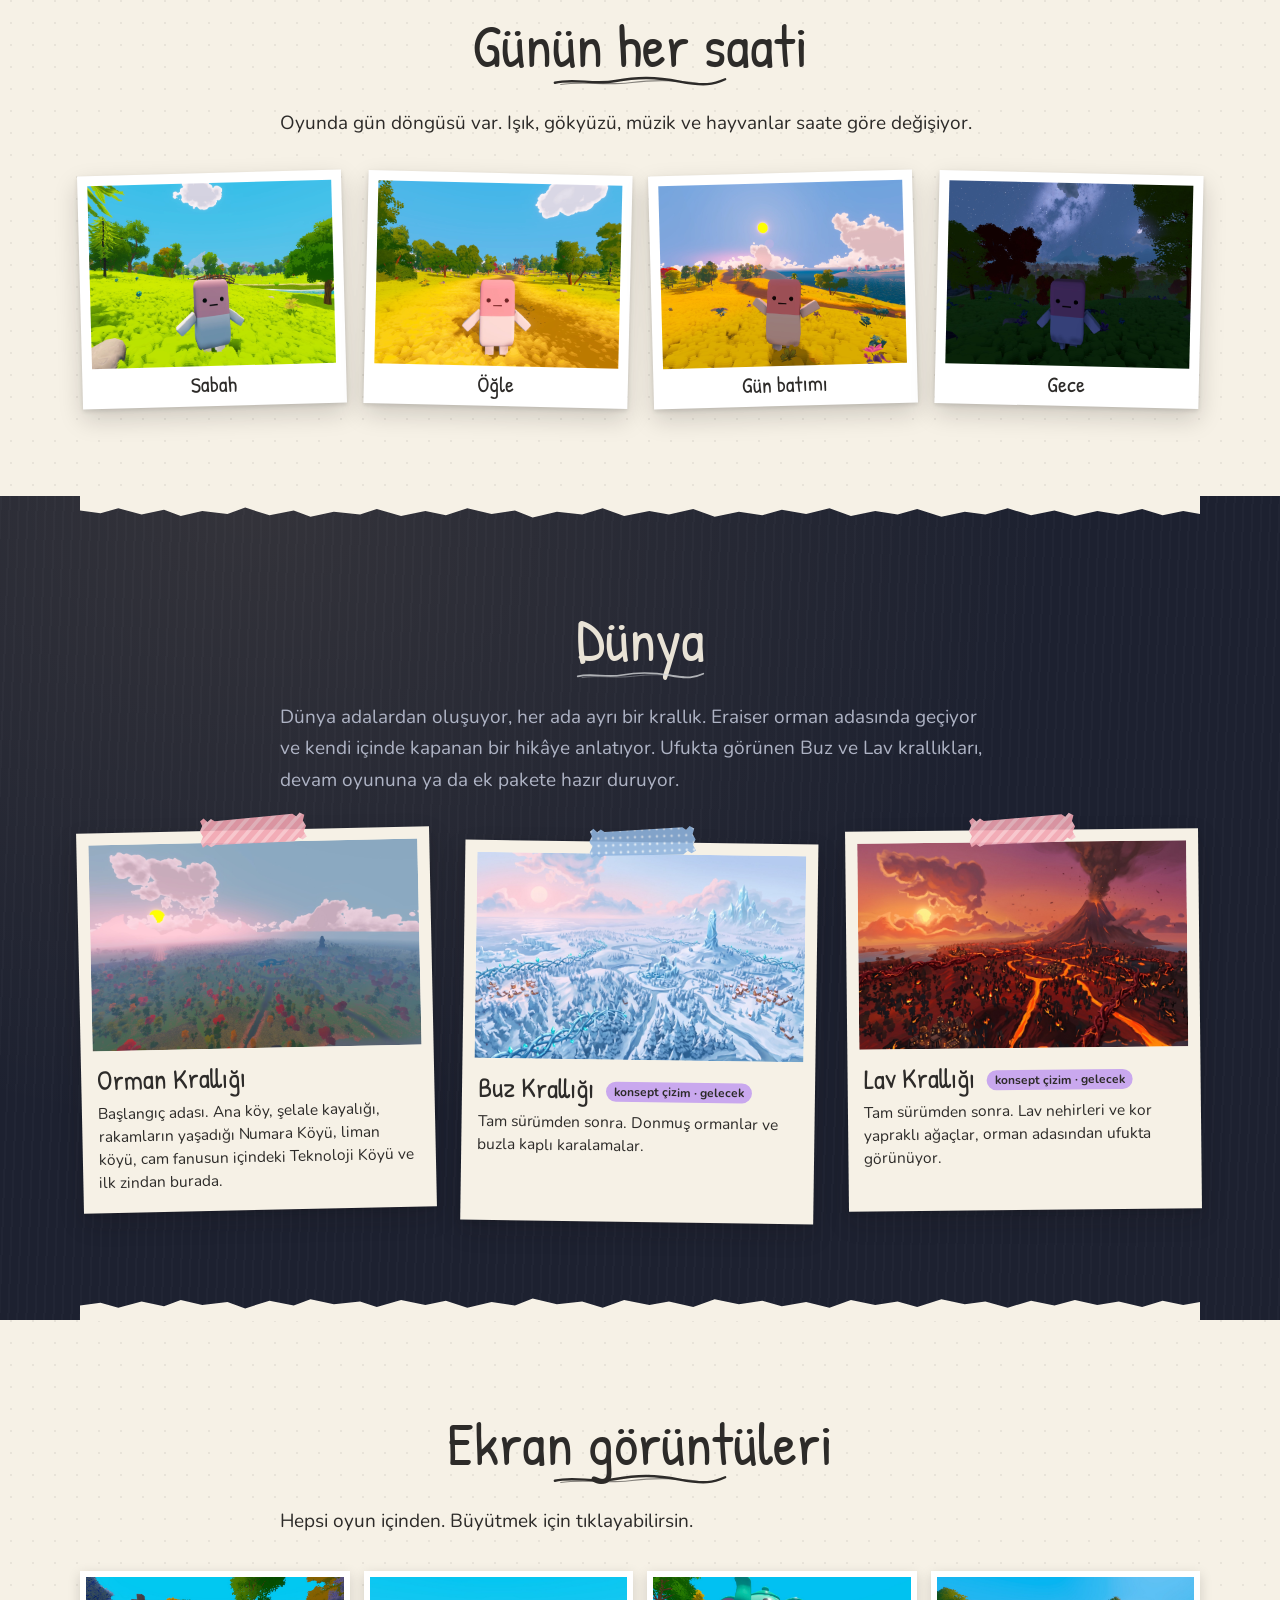
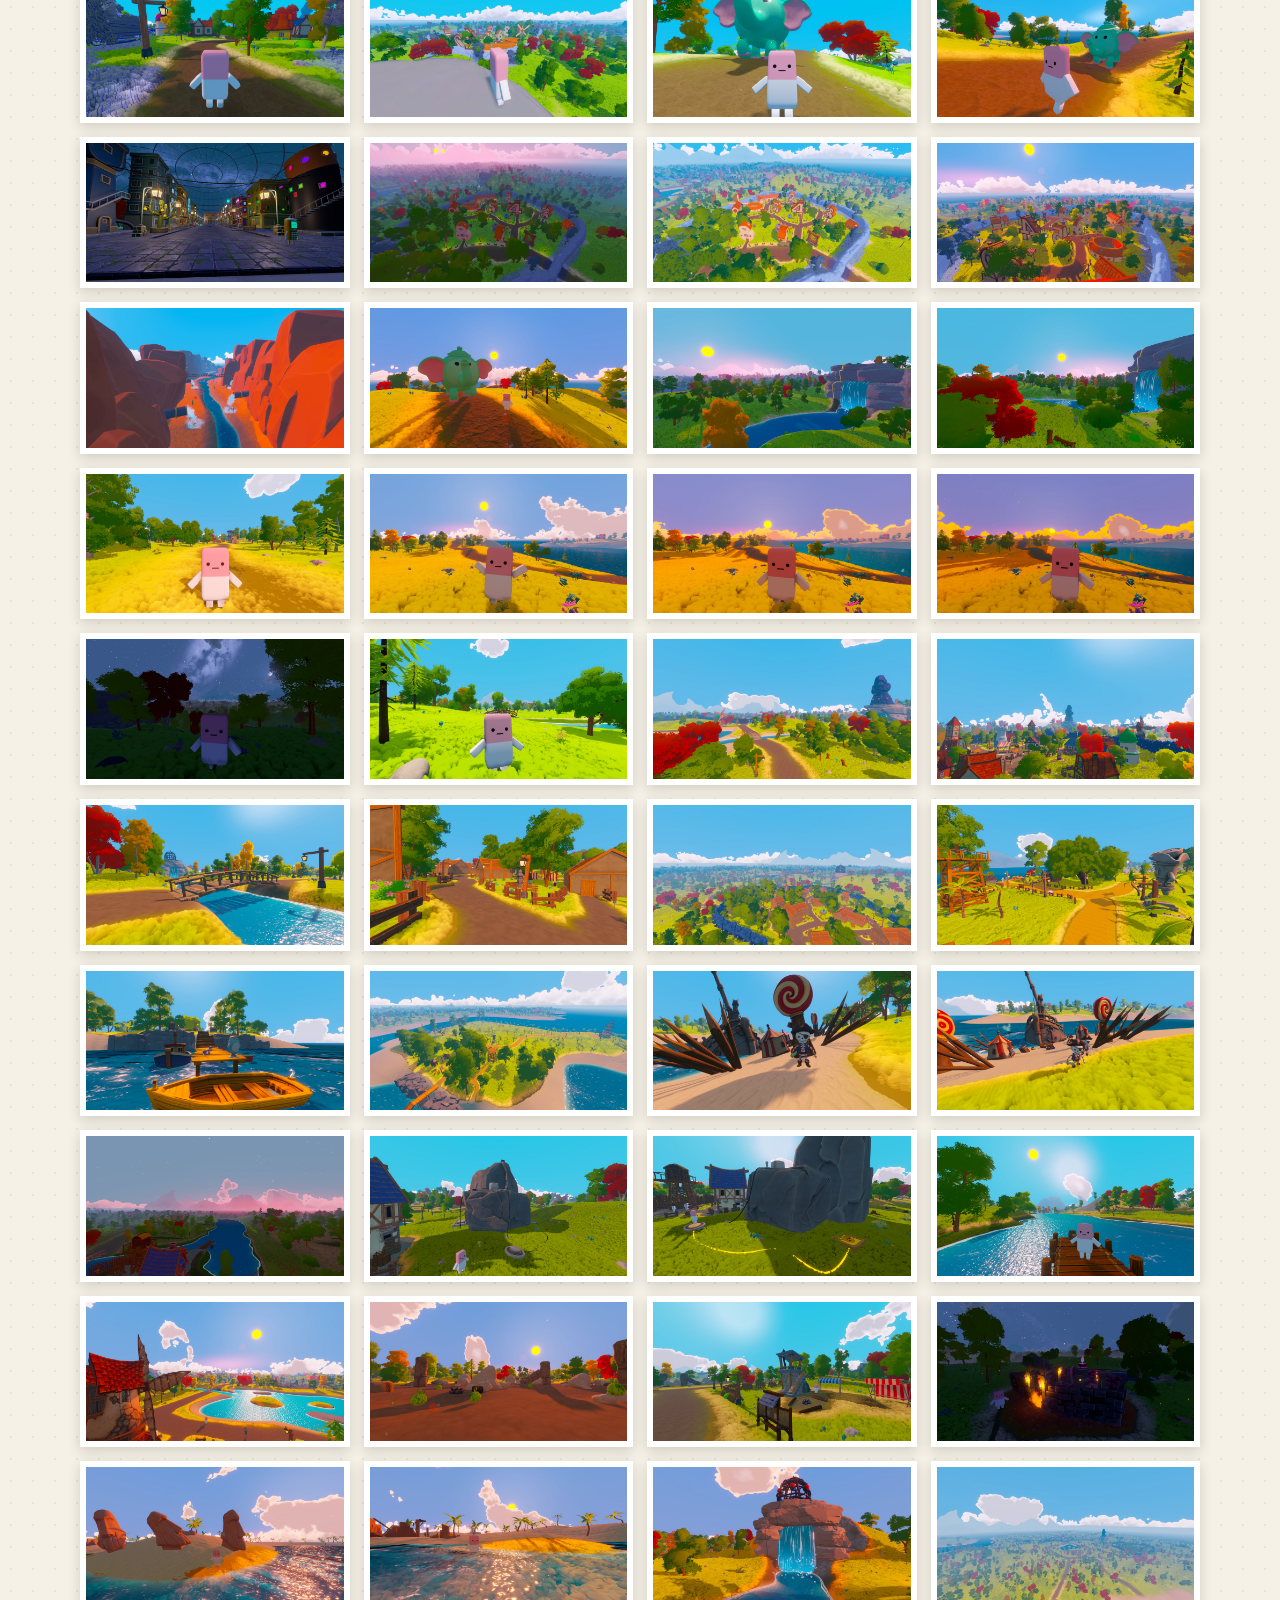
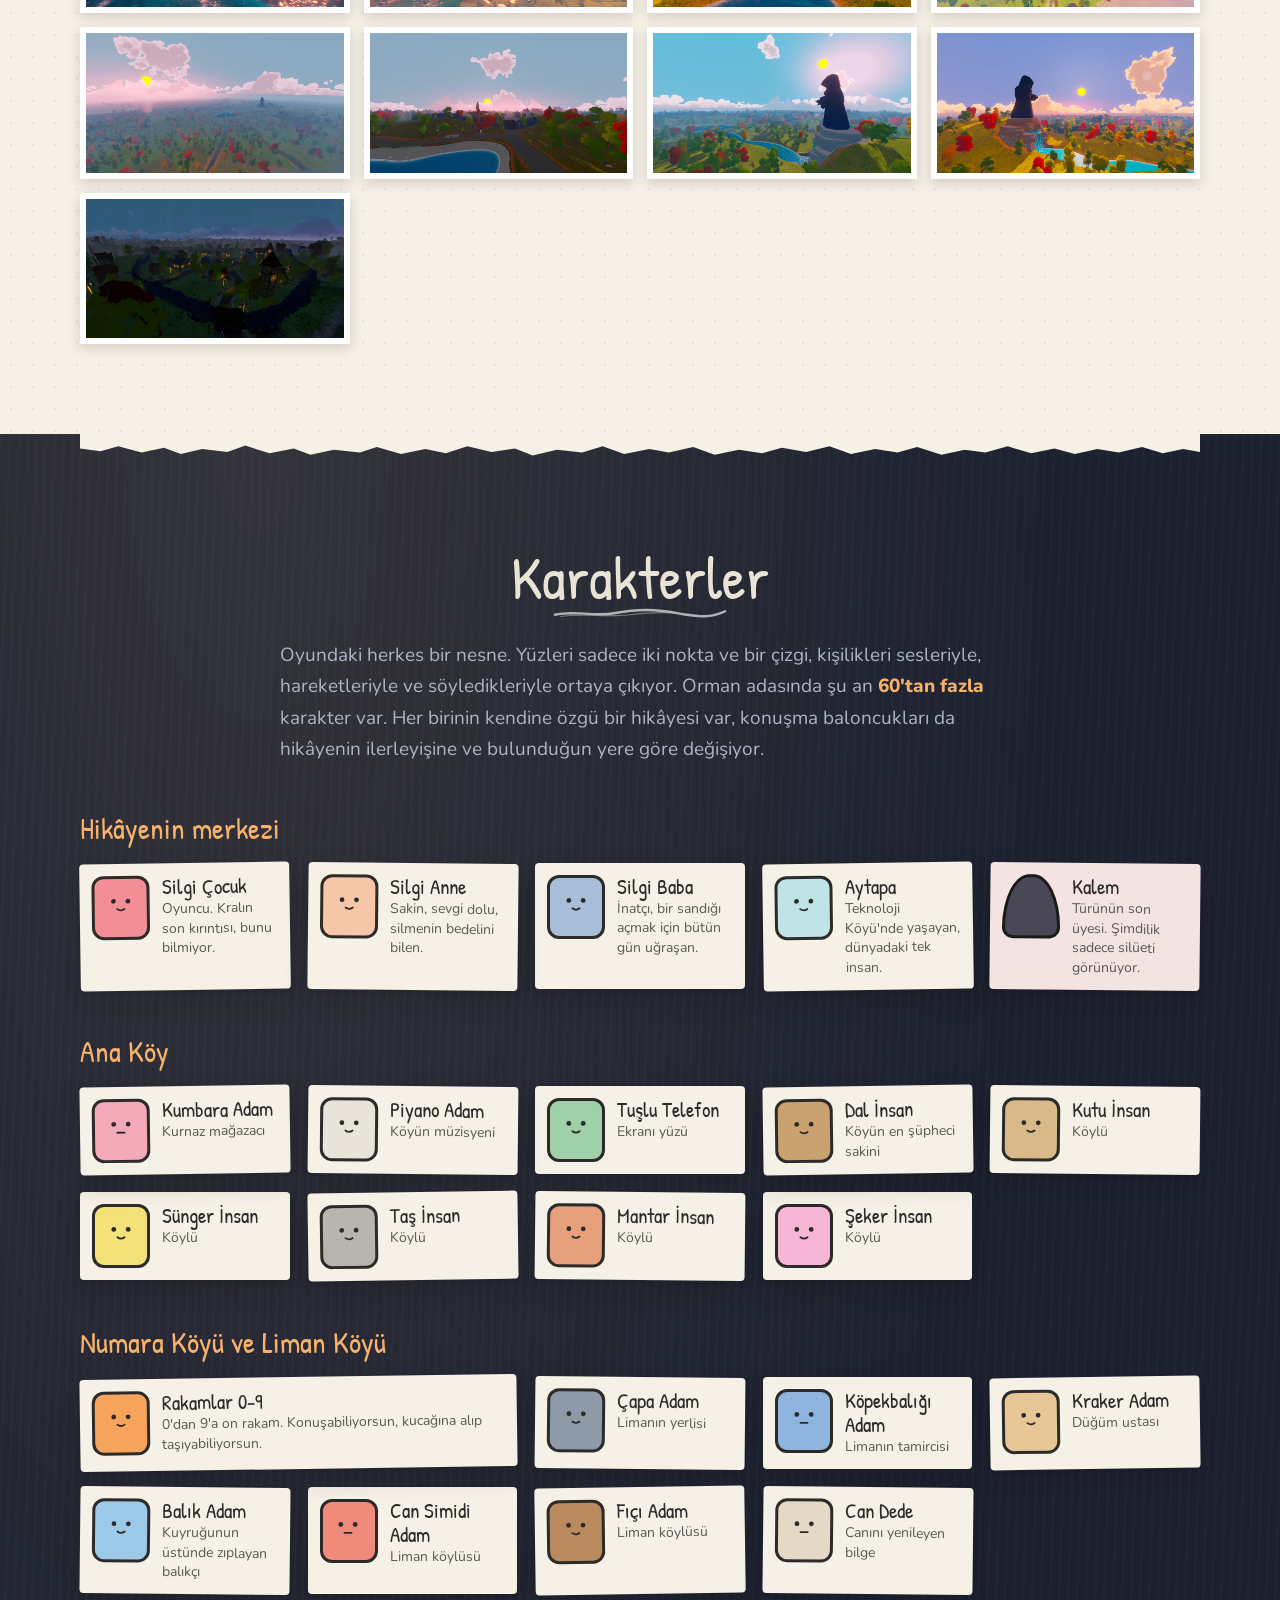
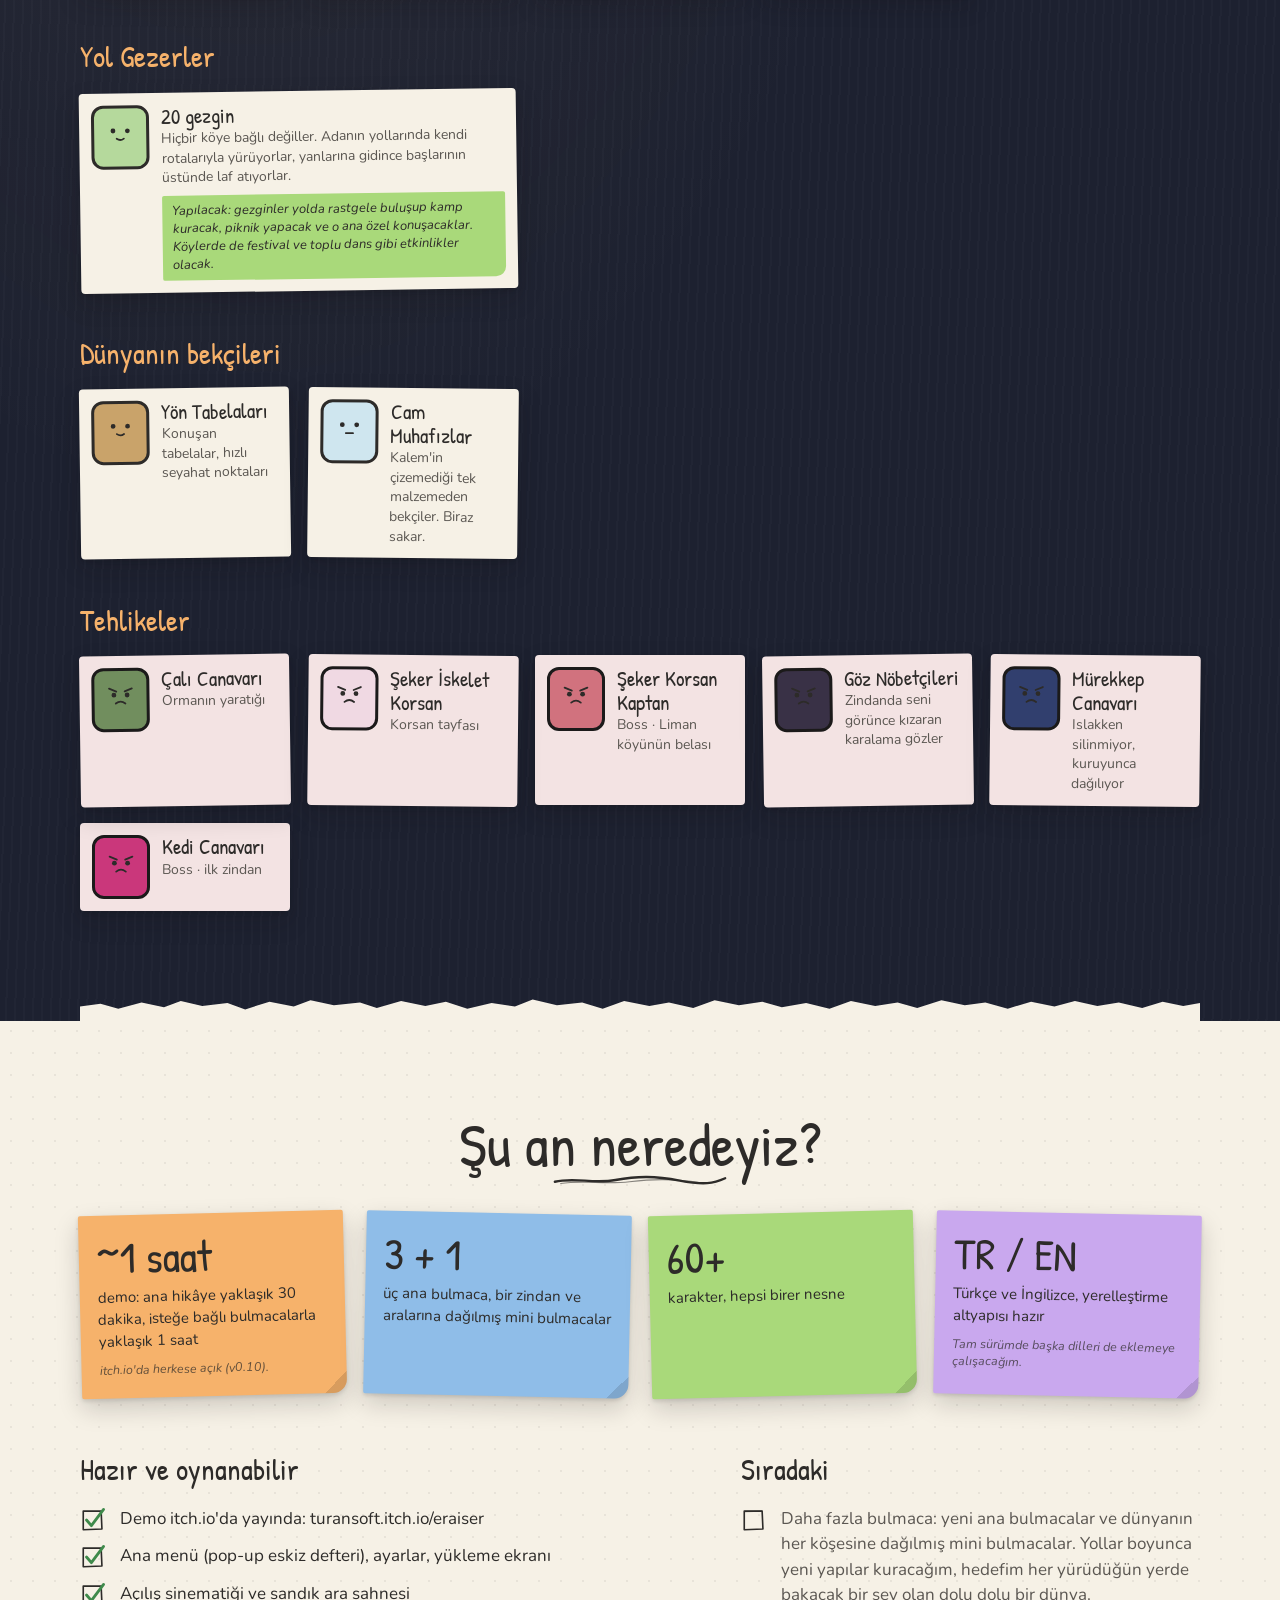
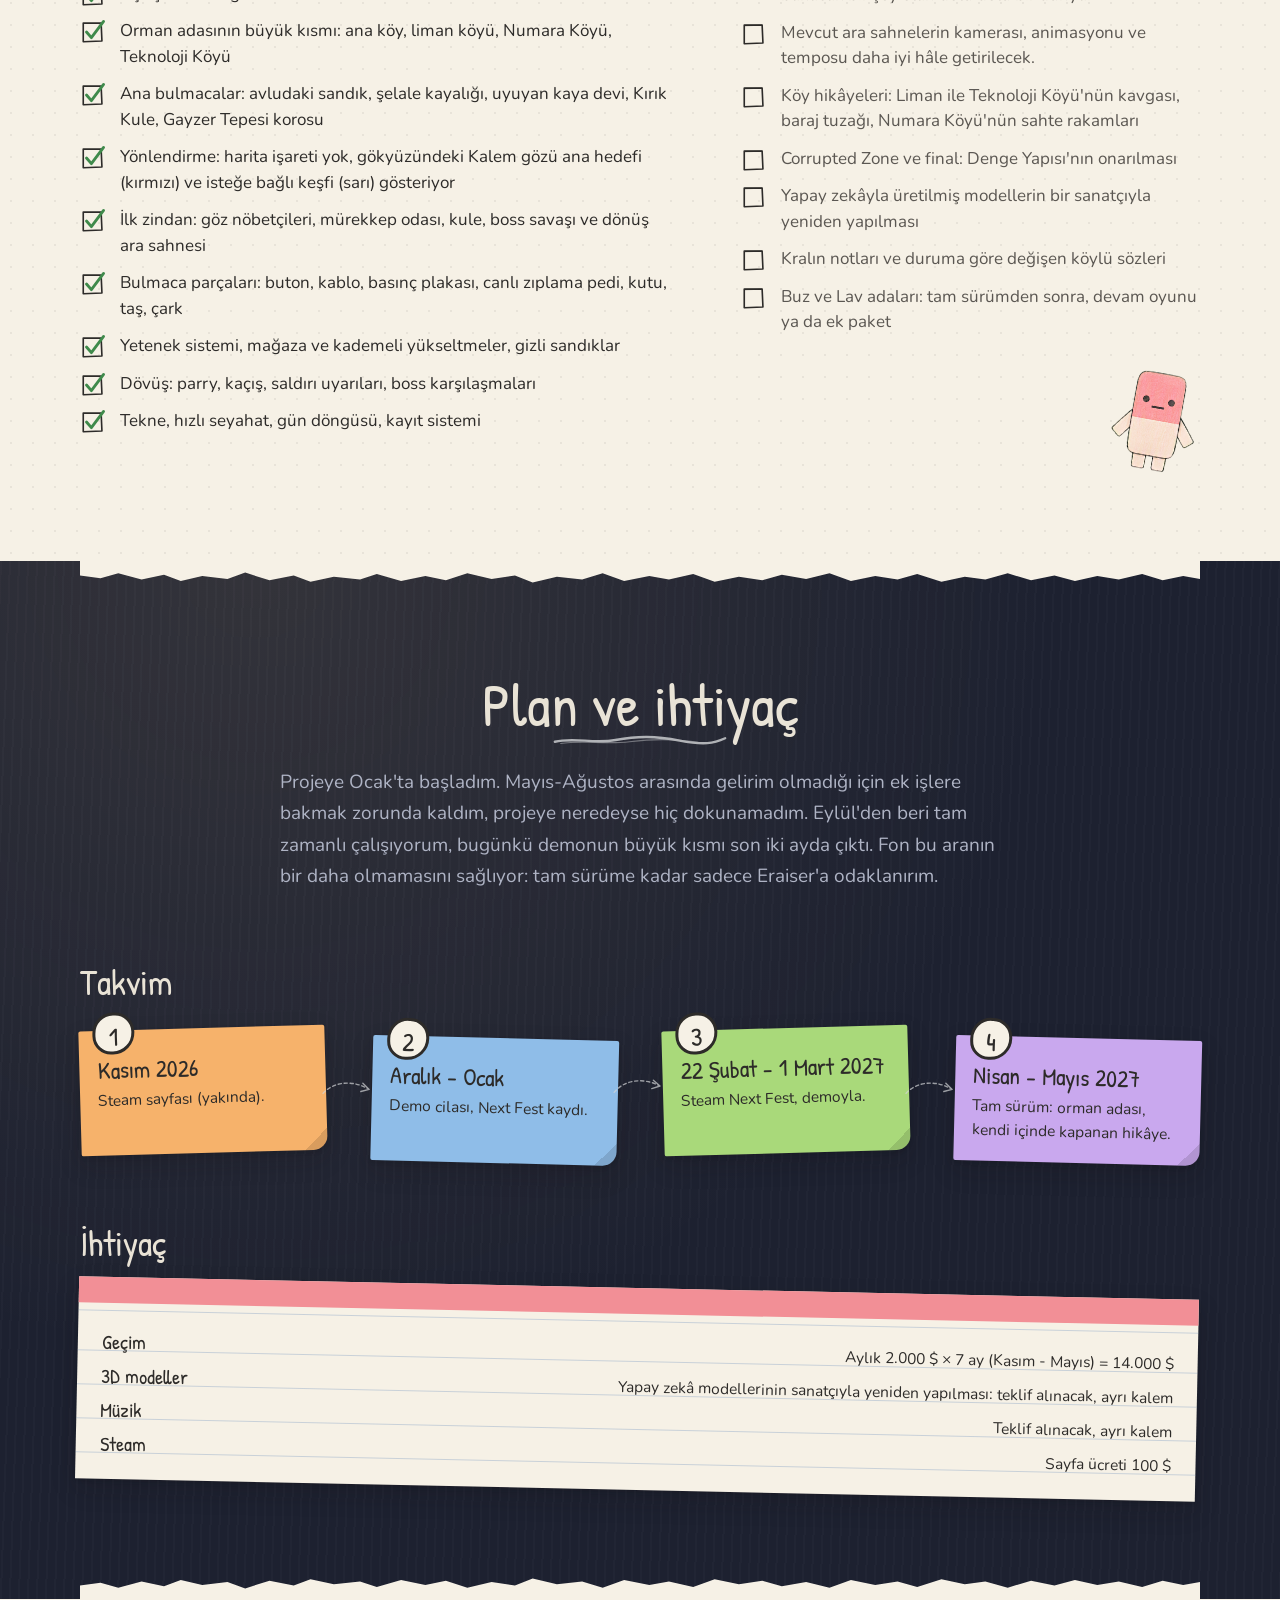
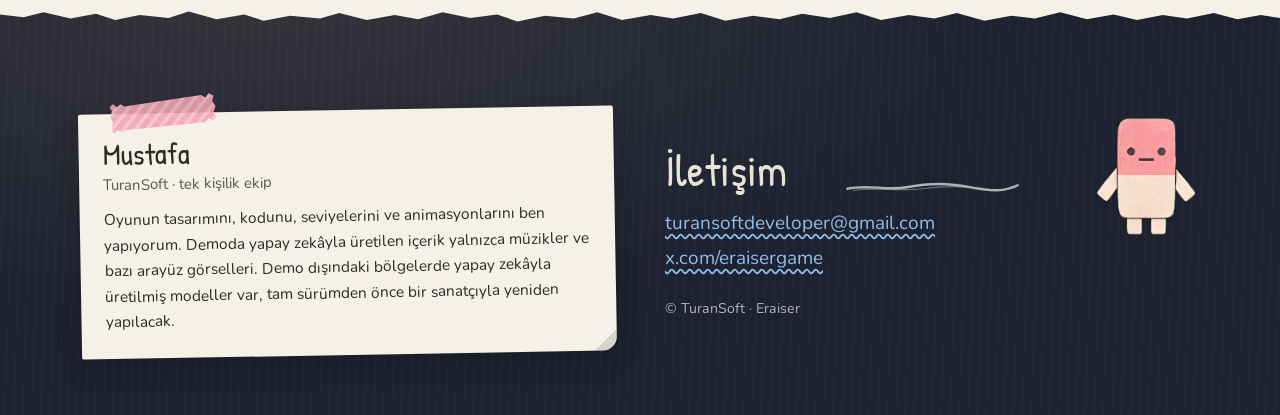
==== commit 52d47291: "Toplanti 2 oncesi: demo itch linki + yeni fragman, tam surum orman adasi (Buz/Lav gelecek), erken er" ====
--- a/index.html
+++ b/index.html
@@ -4,7 +4,7 @@
 <meta charset="UTF-8">
 <meta name="viewport" content="width=device-width, initial-scale=1.0">
 <title>Eraiser</title>
-<meta name="description" content="Eraiser: nesnelerden yapılmış canlı bir dünyada geçen 3D açık dünya bulmaca-macera oyunu. Son kalemin çizdiği karalamaları sil, dünyayı aç.">
+<meta name="description" content="Eraiser: 3D açık dünya bulmaca-macera oyunu. Son kalemin çizdiği karalamaları sil, dünyayı aç. Demo itch.io'da.">
 <meta property="og:title" content="Eraiser">
 <meta property="og:description" content="Karalamayı sil, dünyayı aç. 3D açık dünya bulmaca-macera, PC.">
 <meta property="og:type" content="website">
@@ -29,6 +29,7 @@
     <a href="#dunya">Dünya</a>
     <a href="#karakterler">Karakterler</a>
     <a href="#durum">Durum</a>
+    <a href="#plan">Plan</a>
   </nav>
 </header>
 
@@ -41,9 +42,10 @@
       <span class="silinen">Karalamayı<img class="karalama" src="svg/karalama-yogun.svg" alt=""><span class="sprite kosu silgi-gecen" aria-hidden="true"></span></span> sil,<br>
       dünyayı aç.
     </h1>
-    <p class="giris-alt">Nesnelerden yapılmış bir dünyada küçük bir silgisin. Son kalem her yeri karalamış, sen de siliyorsun.</p>
+    <p class="giris-alt">Küçük bir silgisin. Son kalem her yeri karalamış, yolları kapatmış, köyleri birbirine düşürmüş. Sen de siliyorsun.</p>
     <div class="dugmeler">
-      <a class="dugme-silgi" href="#video"><span>Videoyu izle</span></a>
+      <a class="dugme-silgi" href="https://turansoft.itch.io/eraiser" target="_blank" rel="noopener"><span>Demoyu oyna</span></a>
+      <a class="dugme-kagit" href="#video">Fragmanı izle</a>
       <a class="dugme-kagit" href="https://x.com/eraisergame" target="_blank" rel="noopener">@eraisergame</a>
     </div>
   </div>
@@ -56,8 +58,8 @@
     <img class="bant bant-sol" src="svg/bant.svg" alt="">
     <img class="bant bant-sag" src="svg/bant-mavi.svg" alt="">
     <!-- YouTube linkinin sonundaki kimliği aşağıya yaz: youtube.com/watch?v=BURASI -->
-    <iframe data-youtube="m3RjPxu_vt0" title="Eraiser Pre-Alpha oynanış" allow="accelerometer; clipboard-write; encrypted-media; gyroscope; picture-in-picture; web-share" referrerpolicy="strict-origin-when-cross-origin" allowfullscreen loading="lazy"></iframe>
-    <div class="yer-tutucu">Oynanış videosu buraya gelecek</div>
+    <iframe data-youtube="Ra__tmWgVac" title="Eraiser demo fragmanı" allow="accelerometer; clipboard-write; encrypted-media; gyroscope; picture-in-picture; web-share" referrerpolicy="strict-origin-when-cross-origin" allowfullscreen loading="lazy"></iframe>
+    <div class="yer-tutucu">Fragman buraya gelecek</div>
   </div>
 </section>
 
@@ -129,11 +131,11 @@
 <section class="bolum masa" id="dunya">
   <div class="kenar kenar-ust"></div>
   <h2>Dünya</h2>
-  <p class="aciklama">Dünya adalardan oluşuyor, her ada ayrı bir krallık. Adalar arasında tekneyle istediğin zaman gidip gelebiliyorsun.</p>
+  <p class="aciklama">Dünya adalardan oluşuyor, her ada ayrı bir krallık. Eraiser orman adasında geçiyor ve kendi içinde kapanan bir hikâye anlatıyor. Ufukta görünen Buz ve Lav krallıkları, devam oyununa ya da ek pakete hazır duruyor.</p>
   <div class="kartlar">
     <article class="kart"><img class="bant" src="svg/bant.svg" alt=""><div class="kart-gorsel"><img src="gorseller/dunya-orman.jpg" alt="" onerror="this.remove()"></div><h3>Orman Krallığı</h3><p>Başlangıç adası. Ana köy, şelale kayalığı, rakamların yaşadığı Numara Köyü, liman köyü, cam fanusun içindeki Teknoloji Köyü ve ilk zindan burada.</p></article>
-    <article class="kart"><img class="bant" src="svg/bant-mavi.svg" alt=""><div class="kart-gorsel"><img src="gorseller/dunya-buz.jpg" alt="" onerror="this.remove()"></div><h3>Buz Krallığı <small class="konsept">konsept çizim</small></h3><p>Sıradaki ada. Donmuş ormanlar ve buzla kaplı karalamalar.</p></article>
-    <article class="kart"><img class="bant" src="svg/bant.svg" alt=""><div class="kart-gorsel"><img src="gorseller/dunya-lav.jpg" alt="" onerror="this.remove()"></div><h3>Lav Krallığı <small class="konsept">konsept çizim</small></h3><p>Lav nehirleri ve kor yapraklı ağaçlar. Orman adasından ufukta görünüyor.</p></article>
+    <article class="kart"><img class="bant" src="svg/bant-mavi.svg" alt=""><div class="kart-gorsel"><img src="gorseller/dunya-buz.jpg" alt="" onerror="this.remove()"></div><h3>Buz Krallığı <small class="konsept">konsept çizim · gelecek</small></h3><p>Tam sürümden sonra. Donmuş ormanlar ve buzla kaplı karalamalar.</p></article>
+    <article class="kart"><img class="bant" src="svg/bant.svg" alt=""><div class="kart-gorsel"><img src="gorseller/dunya-lav.jpg" alt="" onerror="this.remove()"></div><h3>Lav Krallığı <small class="konsept">konsept çizim · gelecek</small></h3><p>Tam sürümden sonra. Lav nehirleri ve kor yapraklı ağaçlar, orman adasından ufukta görünüyor.</p></article>
   </div>
   <div class="kenar kenar-alt"></div>
 </section>
@@ -203,7 +205,7 @@
     <div class="karakter" style="--renk:#f6c6a8"><i></i><b>Silgi Anne</b><span>Sakin, sevgi dolu, silmenin bedelini bilen.</span></div>
     <div class="karakter" style="--renk:#a9bfd9"><i></i><b>Silgi Baba</b><span>İnatçı, bir sandığı açmak için bütün gün uğraşan.</span></div>
     <div class="karakter" style="--renk:#bfe3e6"><i></i><b>Aytapa</b><span>Teknoloji Köyü'nde yaşayan, dünyadaki tek insan.</span></div>
-    <div class="karakter tehlike" style="--renk:#4a4858"><i></i><b>Kalem</b><span>Türünün son üyesi. Erken erişimde sadece silüeti görünüyor.</span></div>
+    <div class="karakter tehlike" style="--renk:#4a4858"><i></i><b>Kalem</b><span>Türünün son üyesi. Şimdilik sadece silüeti görünüyor.</span></div>
   </div>
 
   <h3 class="grup-baslik">Ana Köy</h3>
@@ -258,19 +260,21 @@
 <section class="bolum" id="durum">
   <h2>Şu an neredeyiz?</h2>
   <div class="sayilar">
-    <div class="not not-turuncu"><b>45+ dk</b>ilk kez oynayan biri için menüden zindan boss'una kadar<small>Yönlendirmeler henüz tamamlanmadığı için bu süre uzayabilir.</small></div>
+    <div class="not not-turuncu"><b>~1 saat</b>demo: ana hikâye yaklaşık 30 dakika, isteğe bağlı bulmacalarla yaklaşık 1 saat<small>itch.io'da herkese açık (v0.10).</small></div>
     <div class="not not-mavi"><b>3 + 1</b>üç ana bulmaca, bir zindan ve aralarına dağılmış mini bulmacalar</div>
     <div class="not not-yesil"><b>60+</b>karakter, hepsi birer nesne</div>
-    <div class="not not-mor"><b>TR / EN</b>Türkçe ve İngilizce, yerelleştirme altyapısı hazır<small>Erken erişimde başka dilleri de eklemeye çalışacağım.</small></div>
+    <div class="not not-mor"><b>TR / EN</b>Türkçe ve İngilizce, yerelleştirme altyapısı hazır<small>Tam sürümde başka dilleri de eklemeye çalışacağım.</small></div>
   </div>
   <div class="iki-kolon">
     <div>
       <h3 class="alt-baslik">Hazır ve oynanabilir</h3>
       <ul class="liste tamam">
+        <li>Demo itch.io'da yayında: turansoft.itch.io/eraiser</li>
         <li>Ana menü (pop-up eskiz defteri), ayarlar, yükleme ekranı</li>
         <li>Açılış sinematiği ve sandık ara sahnesi</li>
         <li>Orman adasının büyük kısmı: ana köy, liman köyü, Numara Köyü, Teknoloji Köyü</li>
-        <li>Üç ana bulmaca: avludaki sandık, şelale kayalığı, uyuyan kaya devi</li>
+        <li>Ana bulmacalar: avludaki sandık, şelale kayalığı, uyuyan kaya devi, Kırık Kule, Gayzer Tepesi korosu</li>
+        <li>Yönlendirme: harita işareti yok, gökyüzündeki Kalem gözü ana hedefi (kırmızı) ve isteğe bağlı keşfi (sarı) gösteriyor</li>
         <li>İlk zindan: göz nöbetçileri, mürekkep odası, kule, boss savaşı ve dönüş ara sahnesi</li>
         <li>Bulmaca parçaları: buton, kablo, basınç plakası, canlı zıplama pedi, kutu, taş, çark</li>
         <li>Yetenek sistemi, mağaza ve kademeli yükseltmeler, gizli sandıklar</li>
@@ -281,17 +285,41 @@
     <div>
       <h3 class="alt-baslik">Sıradaki</h3>
       <ul class="liste sirada">
-        <li>İlerleme anlatısı: şu an şelale bulmacasından sonra oyuncu nereye gideceğini bilmiyor. Her bölümün sonuna, oyuncuyu ok ya da işaret kullanmadan bir sonraki yere çeken olaylar ekleyeceğim.</li>
         <li>Daha fazla bulmaca: yeni ana bulmacalar ve dünyanın her köşesine dağılmış mini bulmacalar. Yollar boyunca yeni yapılar kuracağım, hedefim her yürüdüğün yerde bakacak bir şey olan dolu dolu bir dünya.</li>
         <li>Mevcut ara sahnelerin kamerası, animasyonu ve temposu daha iyi hâle getirilecek.</li>
         <li>Köy hikâyeleri: Liman ile Teknoloji Köyü'nün kavgası, baraj tuzağı, Numara Köyü'nün sahte rakamları</li>
-        <li>Corrupted Zone ve erken erişim finali: Denge Yapısı'nın onarılması</li>
+        <li>Corrupted Zone ve final: Denge Yapısı'nın onarılması</li>
+        <li>Yapay zekâyla üretilmiş modellerin bir sanatçıyla yeniden yapılması</li>
         <li>Kralın notları ve duruma göre değişen köylü sözleri</li>
-        <li>Buz ve Lav adaları (tam sürüm)</li>
+        <li>Buz ve Lav adaları: tam sürümden sonra, devam oyunu ya da ek paket</li>
       </ul>
       <img class="suslu-durum" src="gorseller/silgi-adam.png" onerror="this.onerror=null;this.src='svg/silgi.svg'" alt="">
     </div>
   </div>
+</section>
+
+<!-- ============ PLAN ============ -->
+<section class="bolum masa" id="plan">
+  <div class="kenar kenar-ust"></div>
+  <h2>Plan ve ihtiyaç</h2>
+  <p class="aciklama">Projeye Ocak'ta başladım. Mayıs-Ağustos arasında gelirim olmadığı için ek işlere bakmak zorunda kaldım, projeye neredeyse hiç dokunamadım. Eylül'den beri tam zamanlı çalışıyorum, bugünkü demonun büyük kısmı son iki ayda çıktı. Fon bu aranın bir daha olmamasını sağlıyor: tam sürüme kadar sadece Eraiser'a odaklanırım.</p>
+
+  <h3 class="ara-baslik">Takvim</h3>
+  <ol class="dongu">
+    <li class="not not-turuncu"><span>1</span><b>Kasım 2026</b><p>Steam sayfası (yakında).</p></li>
+    <li class="not not-mavi"><span>2</span><b>Aralık - Ocak</b><p>Demo cilası, Next Fest kaydı.</p></li>
+    <li class="not not-yesil"><span>3</span><b>22 Şubat - 1 Mart 2027</b><p>Steam Next Fest, demoyla.</p></li>
+    <li class="not not-mor"><span>4</span><b>Nisan - Mayıs 2027</b><p>Tam sürüm: orman adası, kendi içinde kapanan hikâye.</p></li>
+  </ol>
+
+  <h3 class="ara-baslik">İhtiyaç</h3>
+  <ul class="fis">
+    <li><b>Geçim</b><span>Aylık 2.000 $ × 7 ay (Kasım - Mayıs) = 14.000 $</span></li>
+    <li><b>3D modeller</b><span>Yapay zekâ modellerinin sanatçıyla yeniden yapılması: teklif alınacak, ayrı kalem</span></li>
+    <li><b>Müzik</b><span>Teklif alınacak, ayrı kalem</span></li>
+    <li><b>Steam</b><span>Sayfa ücreti 100 $</span></li>
+  </ul>
+  <div class="kenar kenar-alt"></div>
 </section>
 
 <!-- ============ EKİP + İLETİŞİM ============ -->
@@ -304,7 +332,7 @@
       <div>
         <b>Mustafa</b>
         <span>TuranSoft · tek kişilik ekip</span>
-        <p>Oyunun tasarımını, kodunu, seviyelerini ve animasyonlarını ben yapıyorum. Bazı modellerde, seslerde ve animasyonlarda yapay zekâ araçlarından yardım alıyorum.</p>
+        <p>Oyunun tasarımını, kodunu, seviyelerini ve animasyonlarını ben yapıyorum. Demoda yapay zekâyla üretilen içerik yalnızca müzikler ve bazı arayüz görselleri. Demo dışındaki bölgelerde yapay zekâyla üretilmiş modeller var, tam sürümden önce bir sanatçıyla yeniden yapılacak.</p>
       </div>
     </div>
     <div class="iletisim">
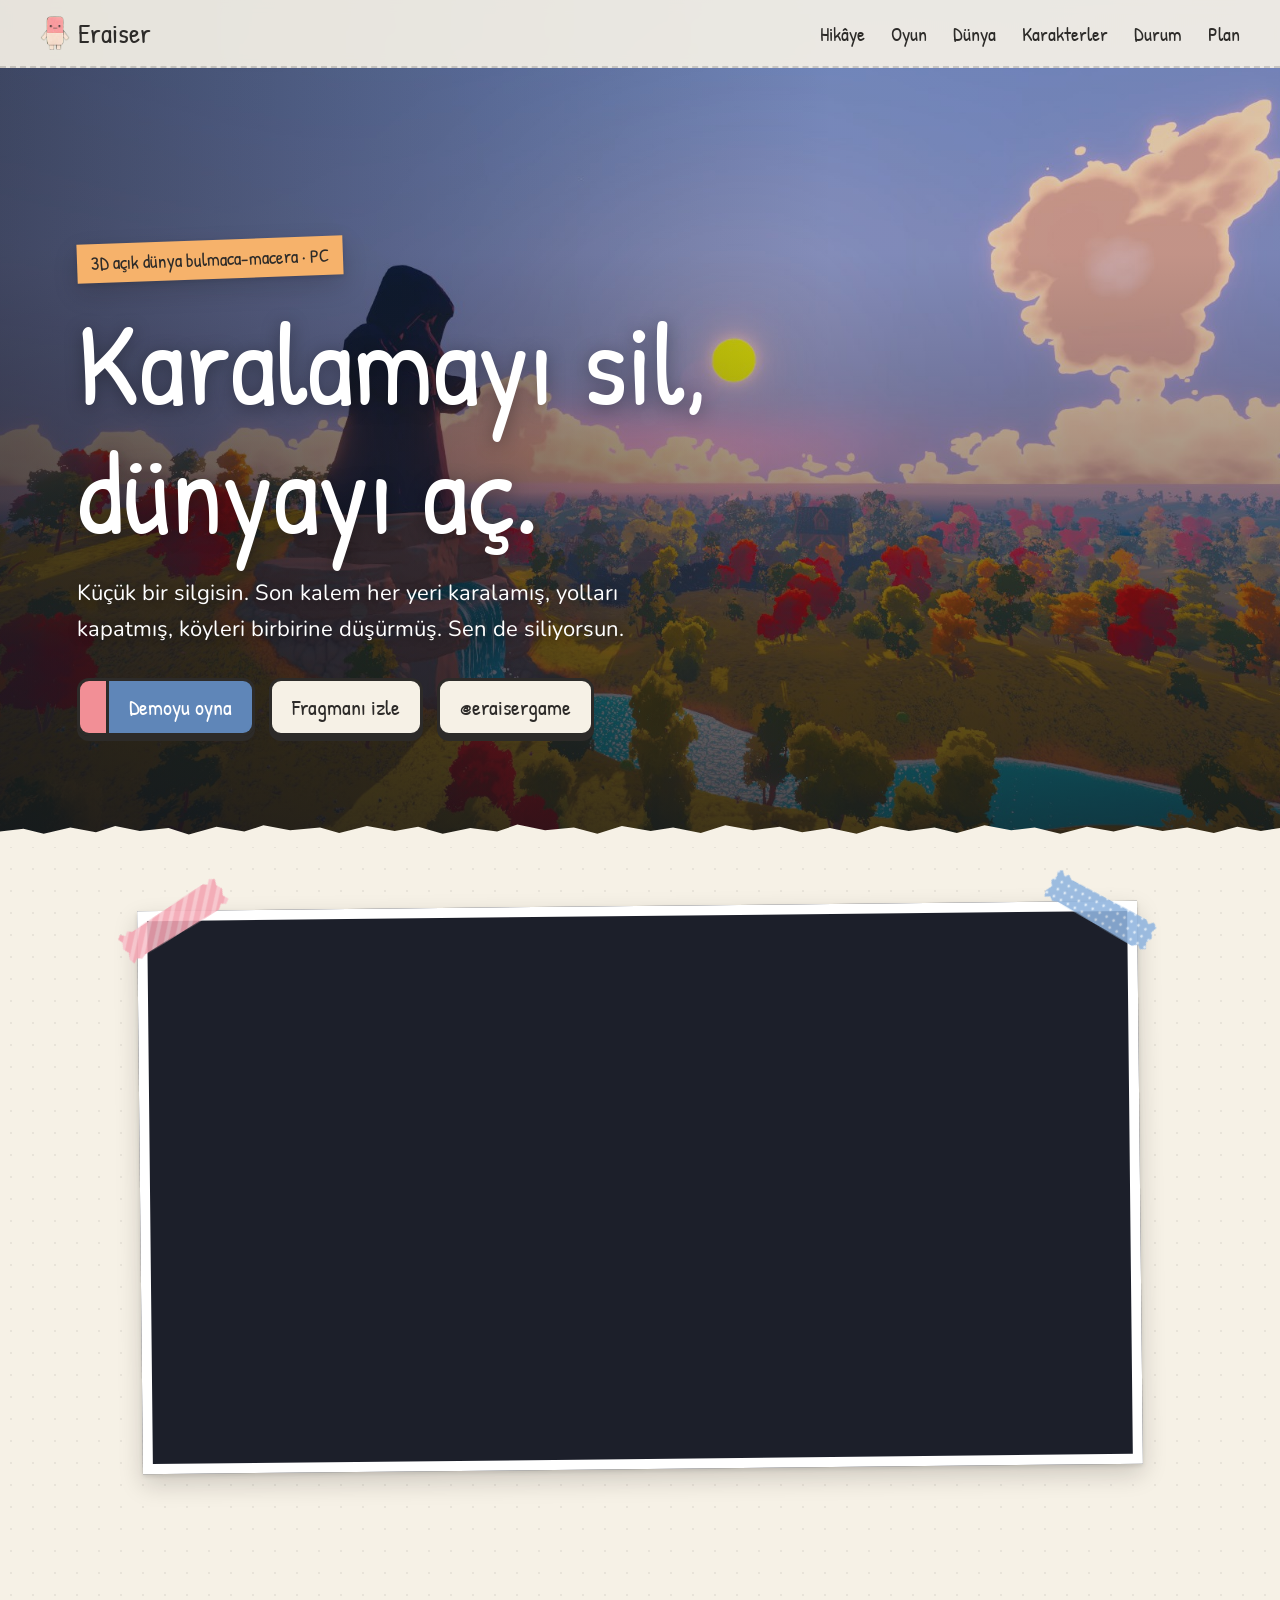
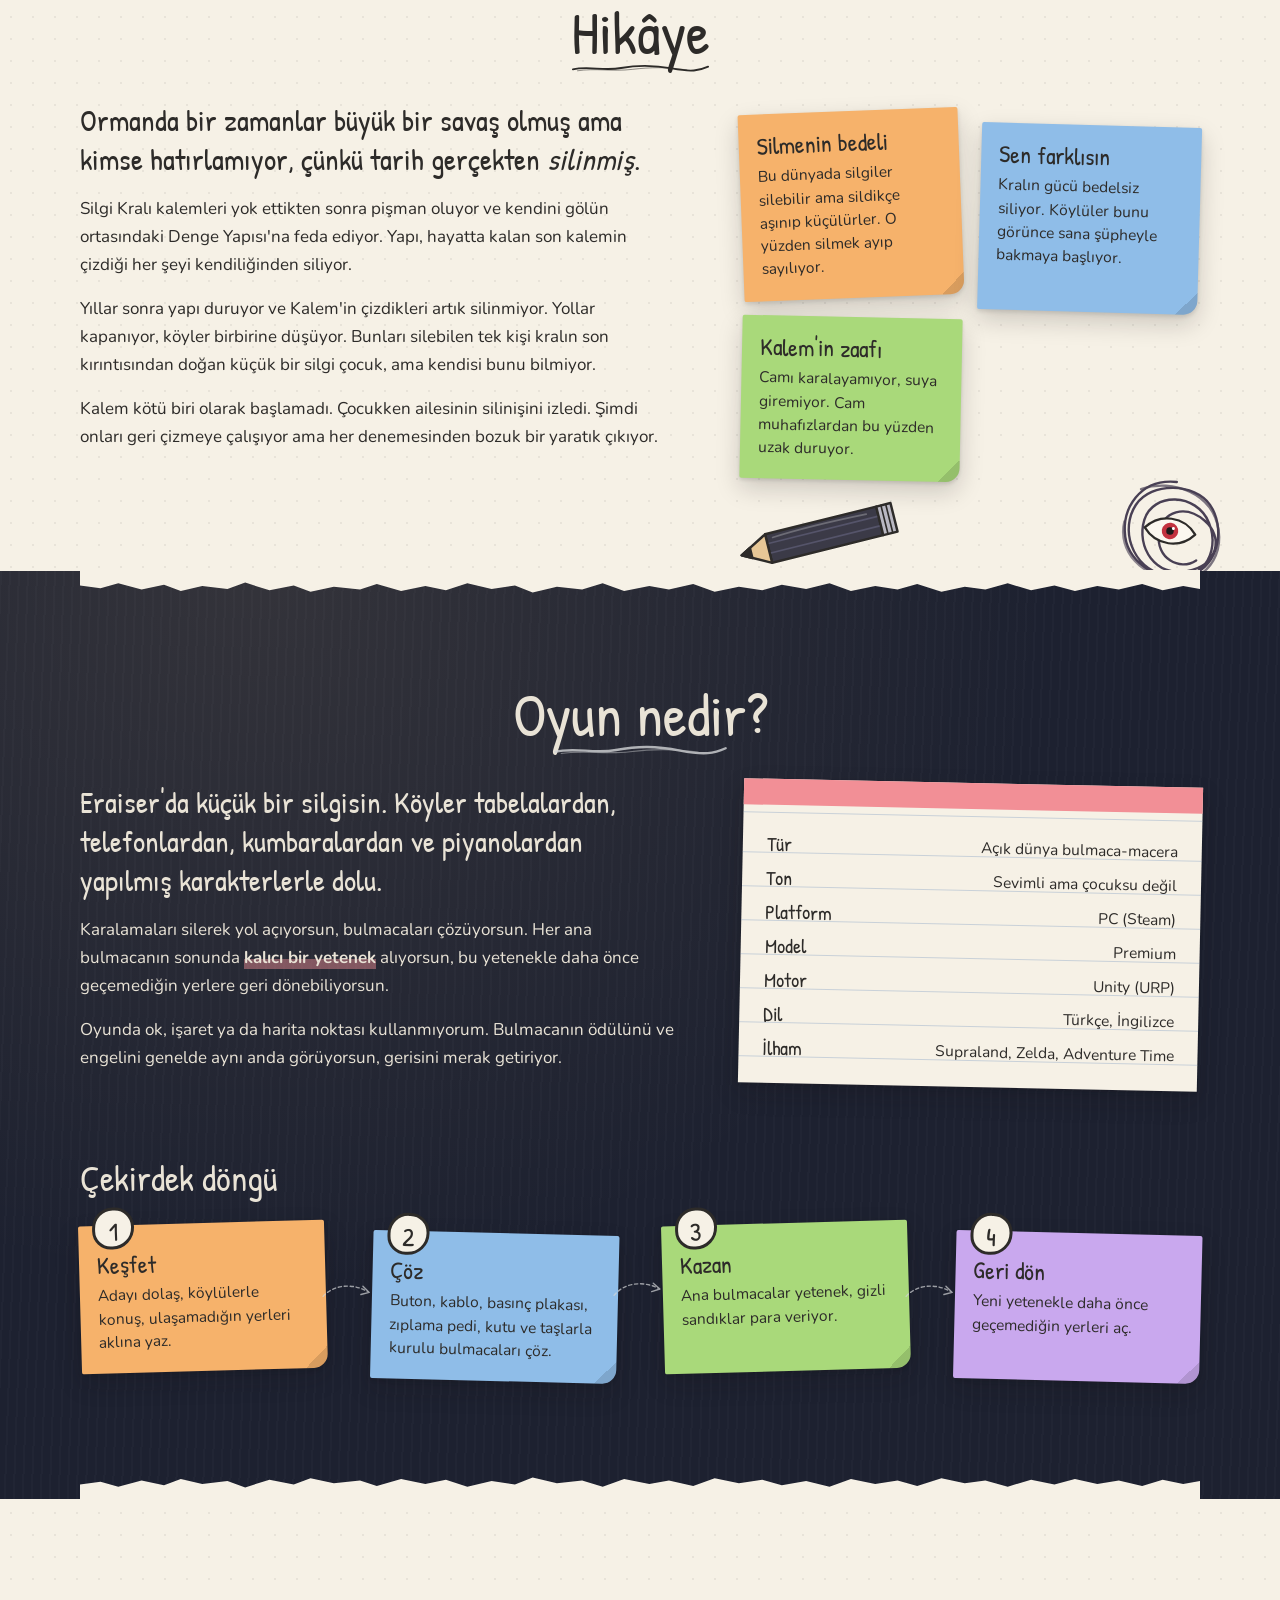
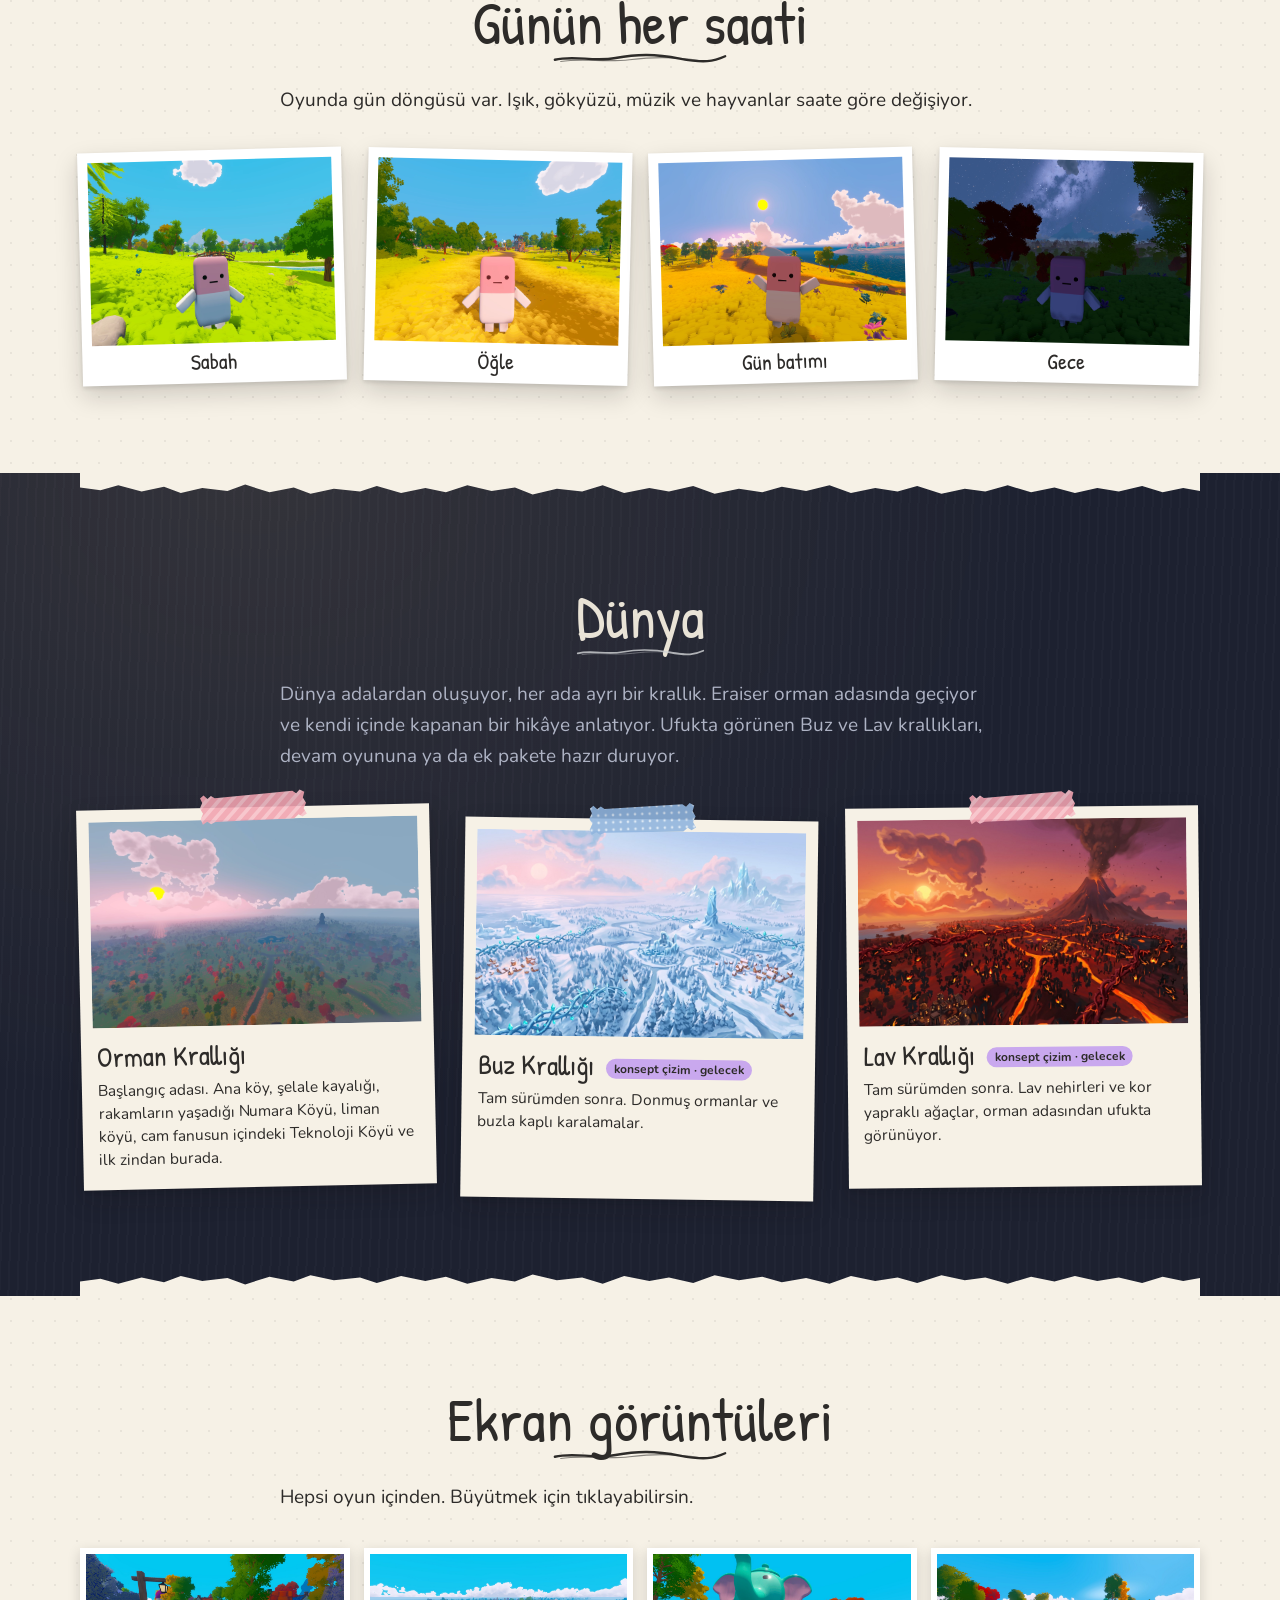
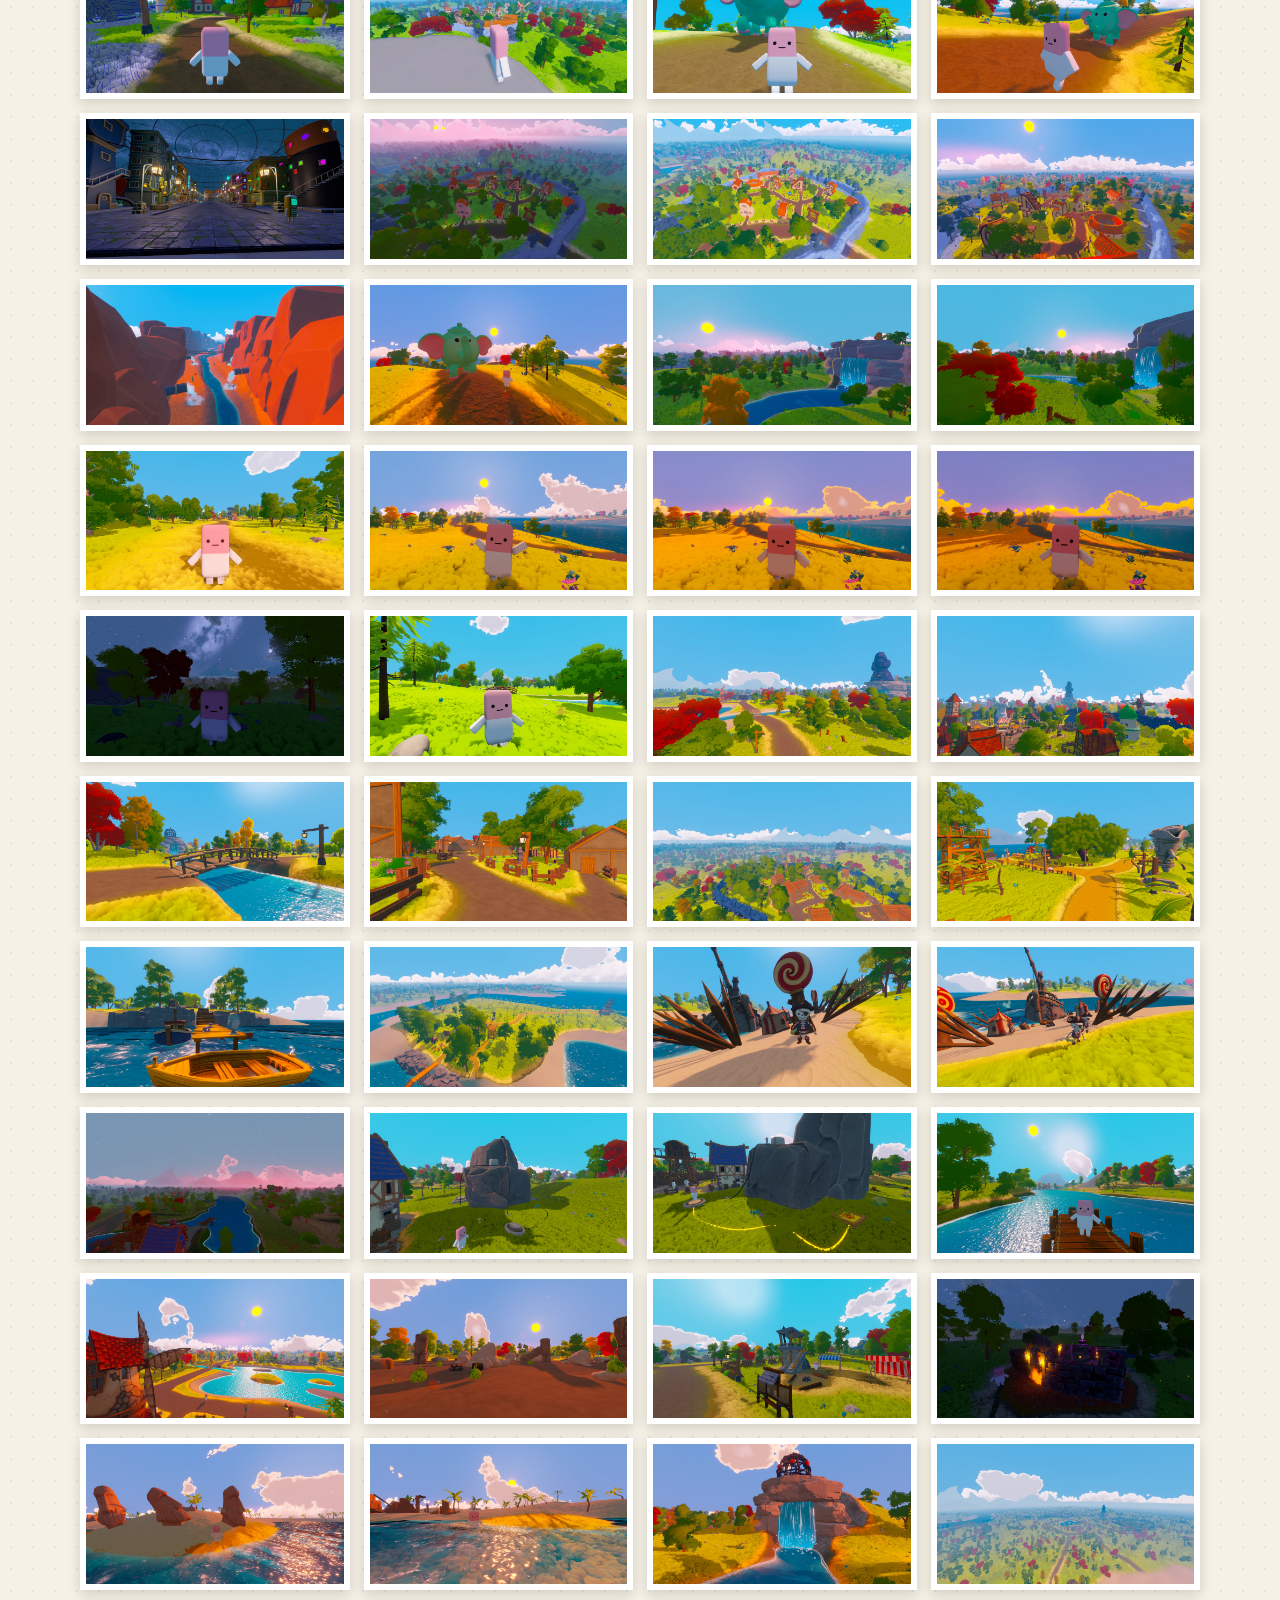
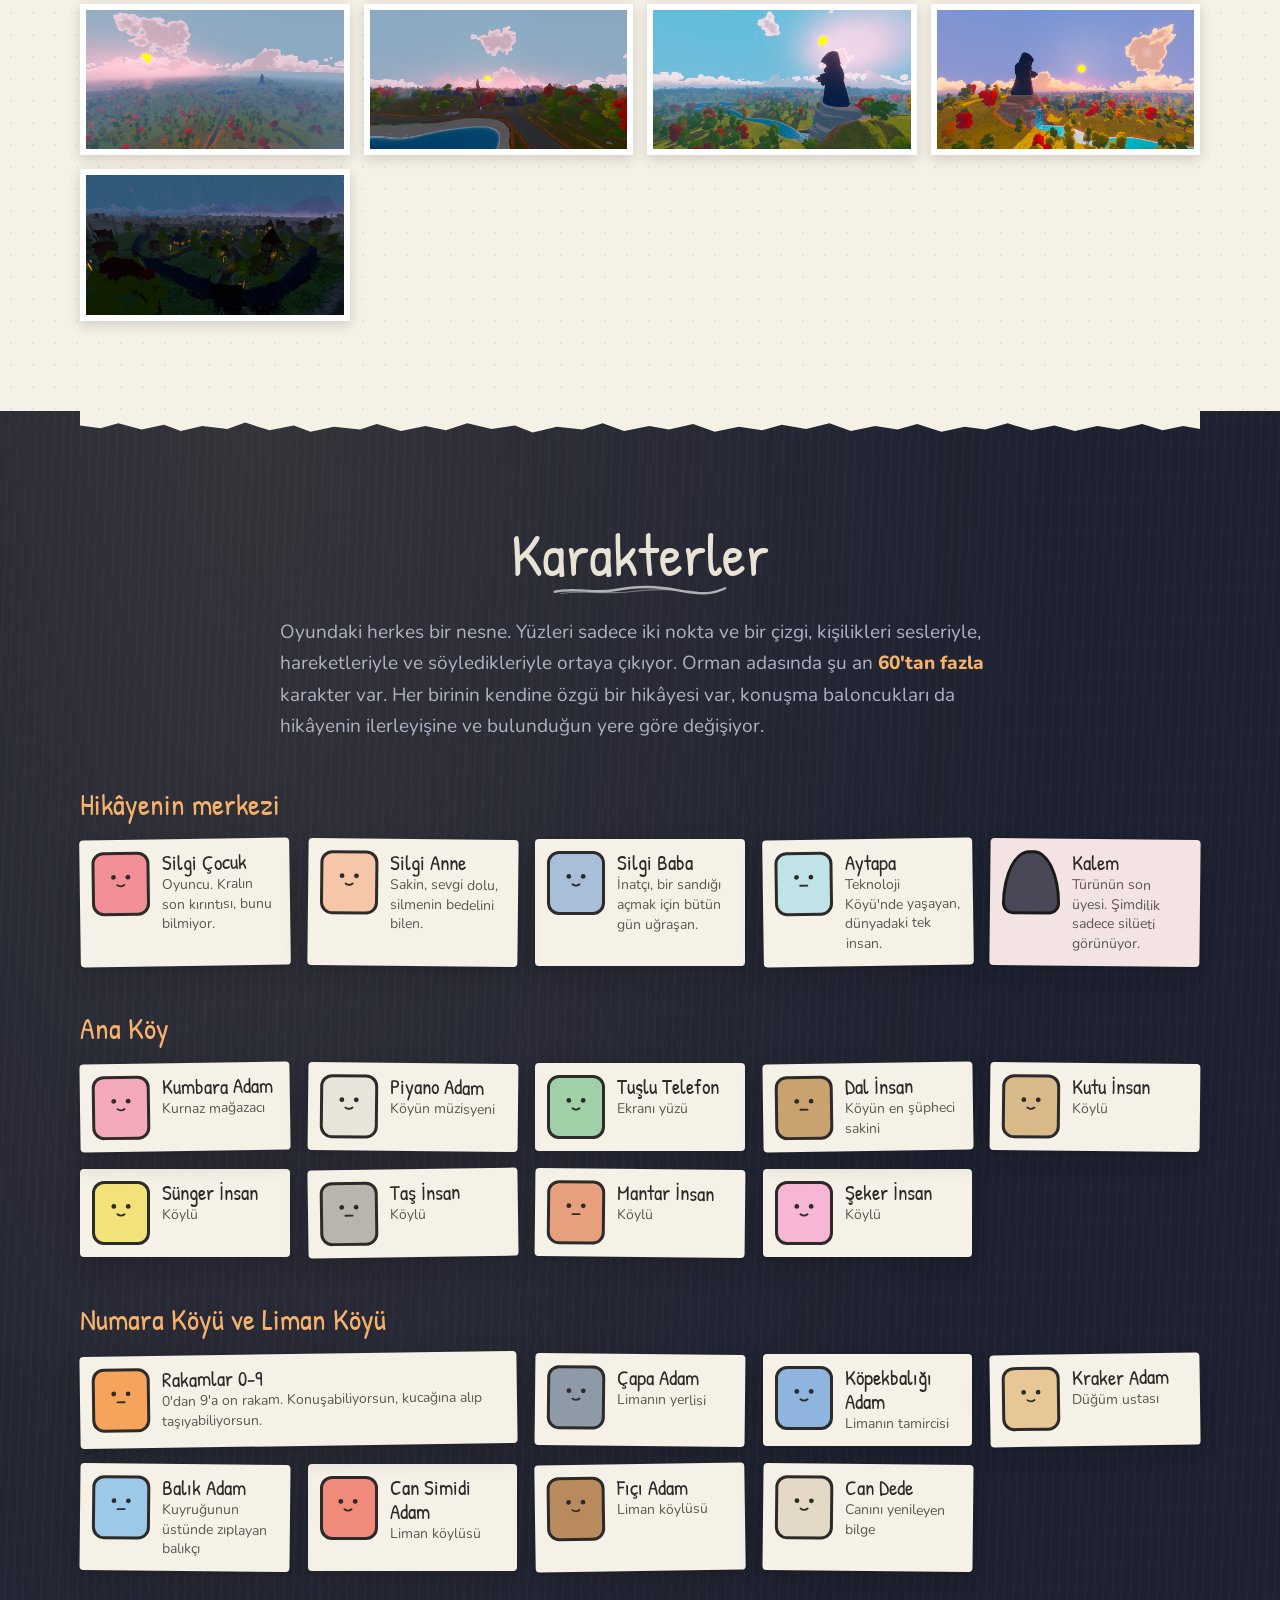
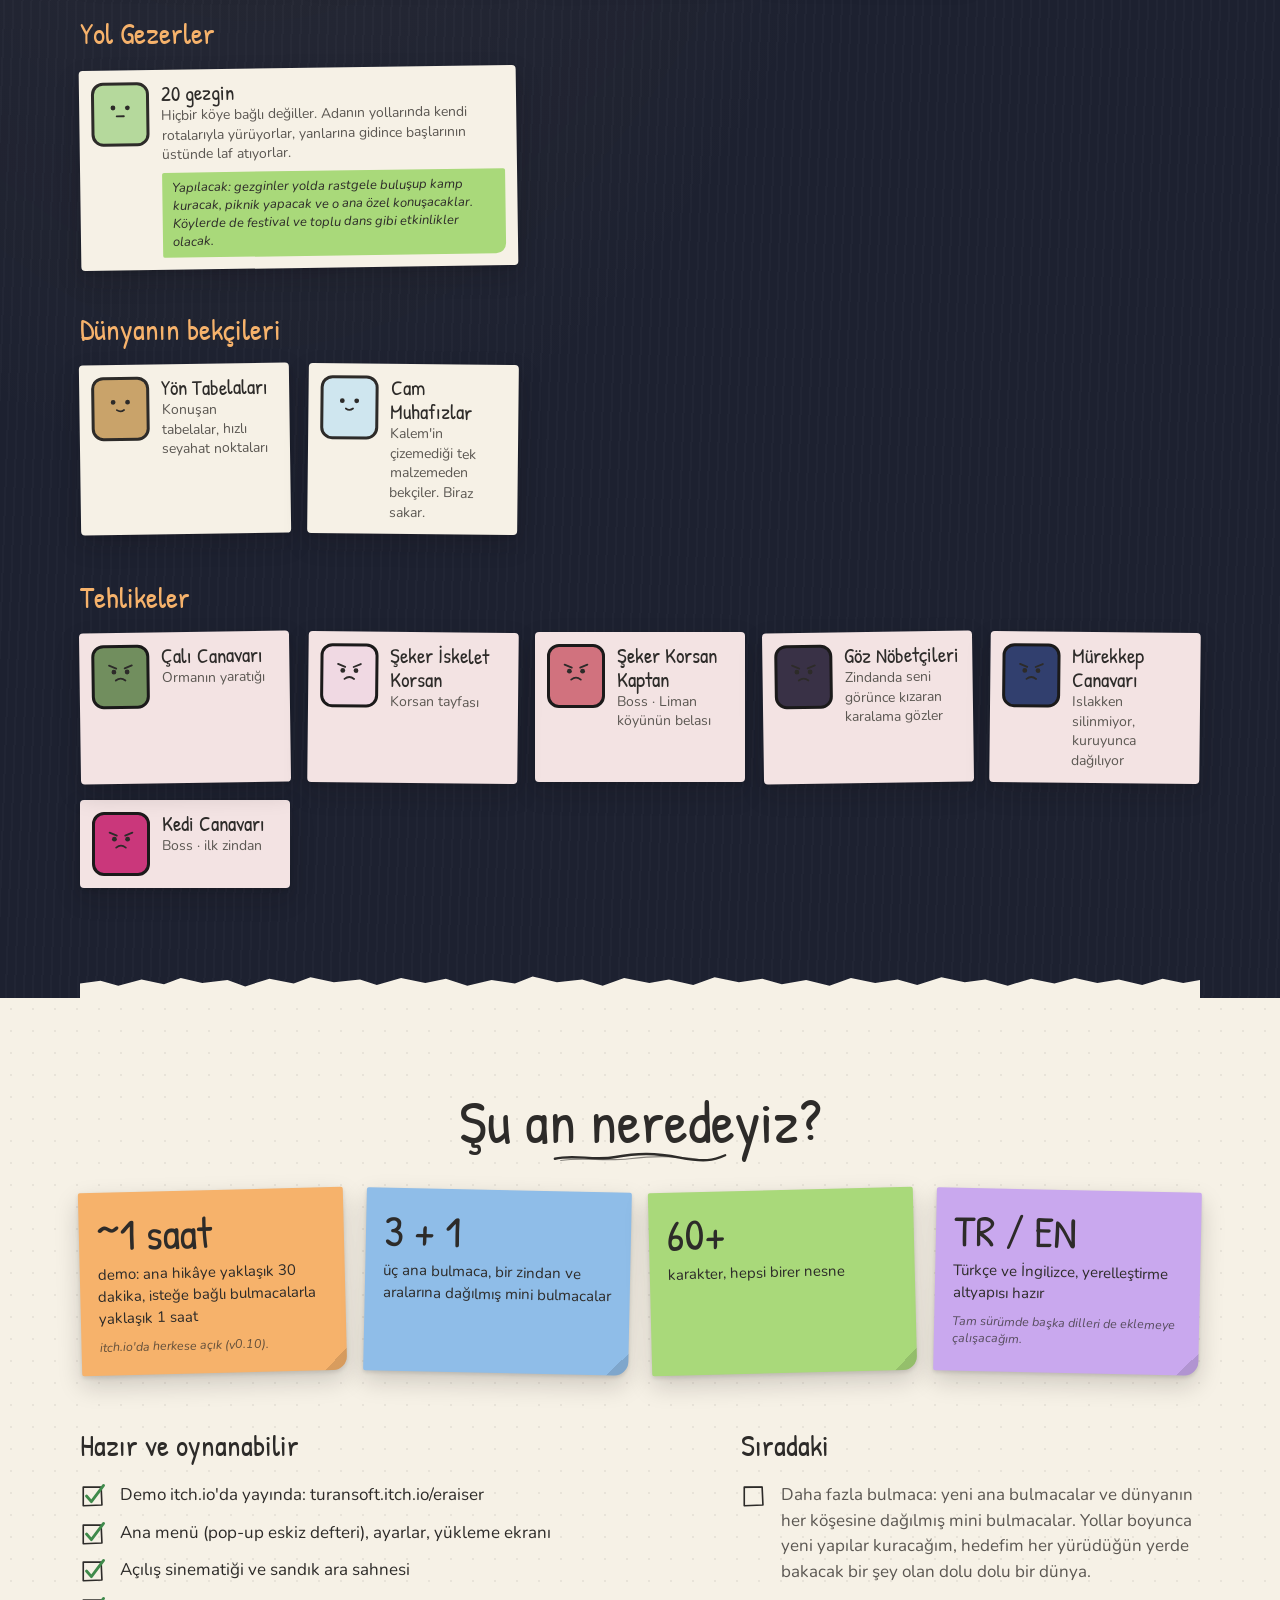
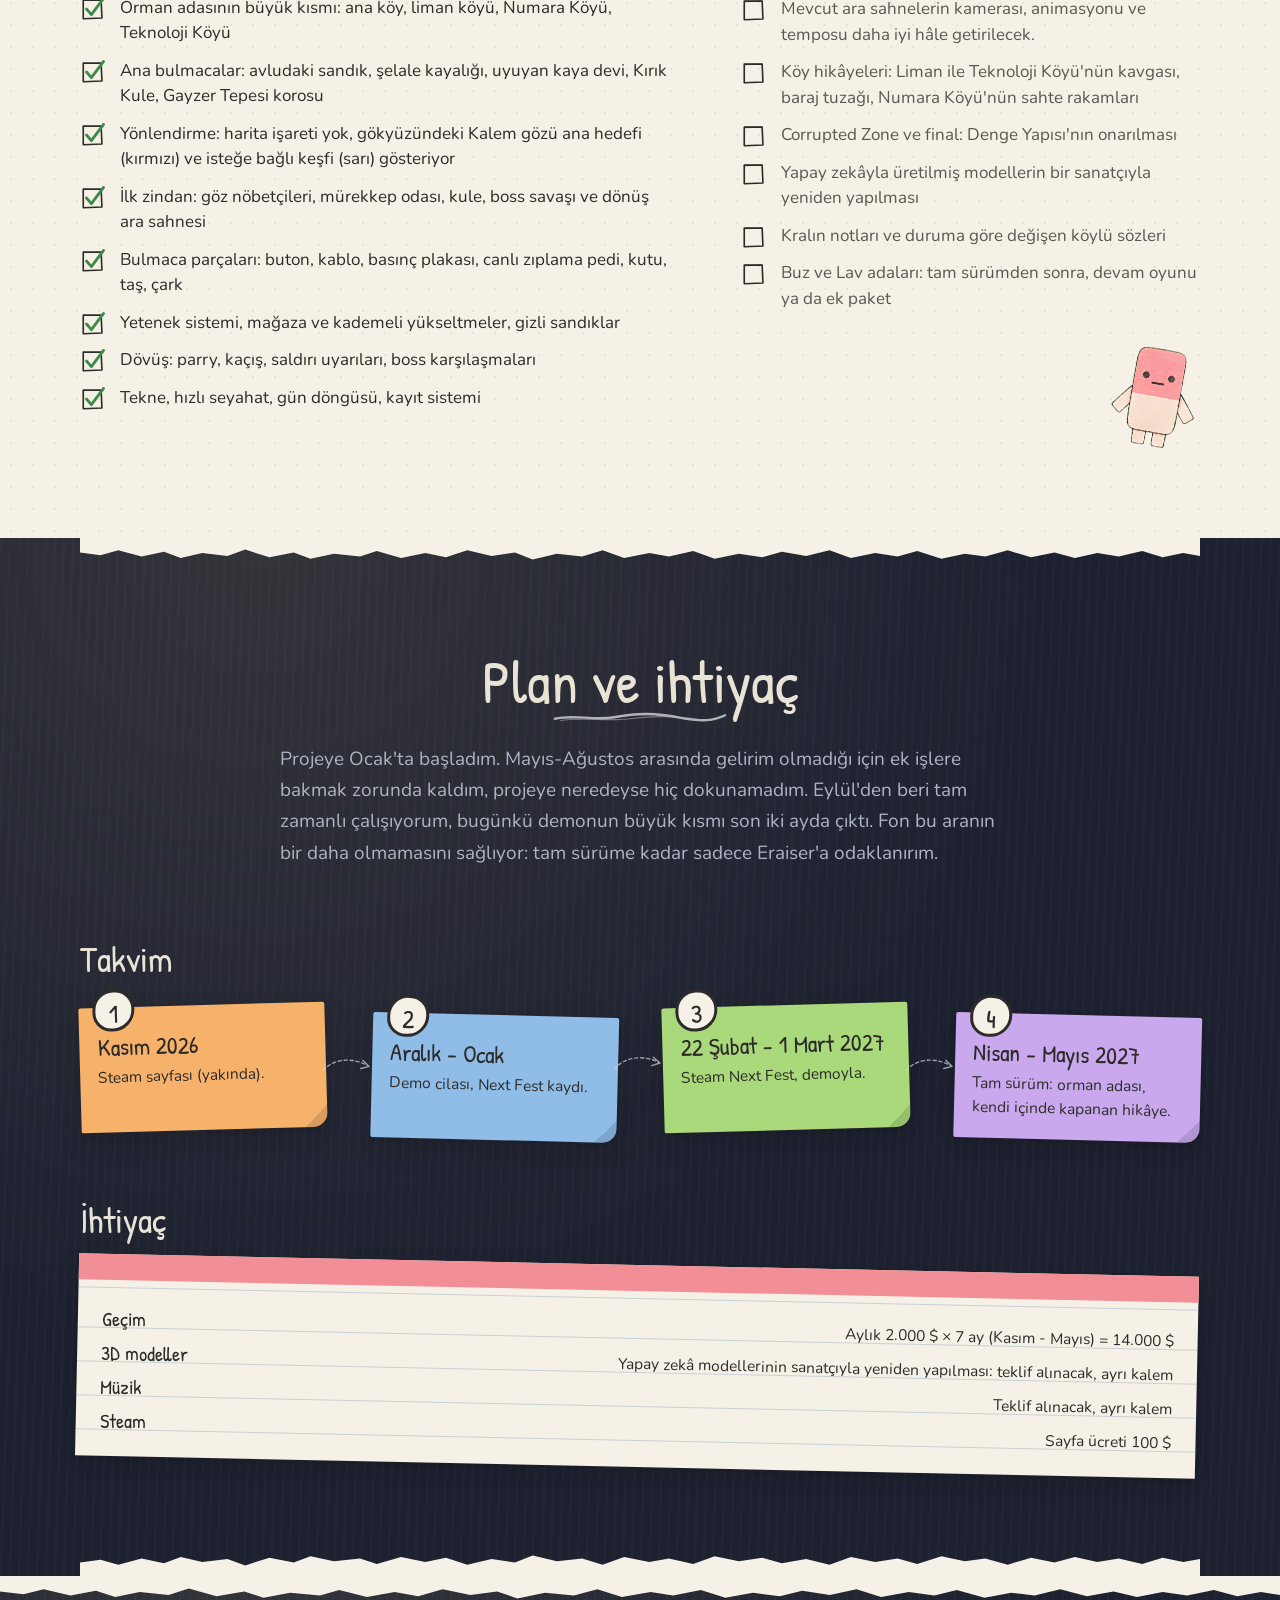
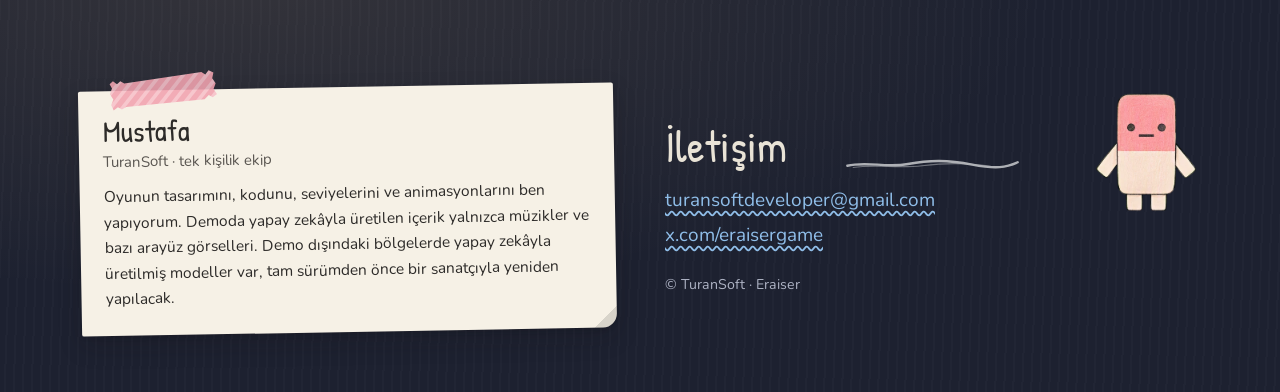
==== commit 756bc8bb: "Hikaye: Vur ya da birak notu kaldirildi" ====
--- a/index.html
+++ b/index.html
@@ -77,7 +77,6 @@
       <div class="not not-turuncu"><b>Silmenin bedeli</b>Bu dünyada silgiler silebilir ama sildikçe aşınıp küçülürler. O yüzden silmek ayıp sayılıyor.</div>
       <div class="not not-mavi"><b>Sen farklısın</b>Kralın gücü bedelsiz siliyor. Köylüler bunu görünce sana şüpheyle bakmaya başlıyor.</div>
       <div class="not not-yesil"><b>Kalem'in zaafı</b>Camı karalayamıyor, suya giremiyor. Cam muhafızlardan bu yüzden uzak duruyor.</div>
-      <div class="not not-mor"><b>Vur ya da bırak</b>Bir noktada bozuk bir yaratıkla karşılaşıyorsun, vurup vurmamak sana kalmış. Sonra onun kim olduğunu anlıyorsun.</div>
       <img class="suslu goz" src="svg/karalama-goz.svg" alt="">
       <img class="suslu kalem" src="svg/kalem.svg" alt="">
     </div>
